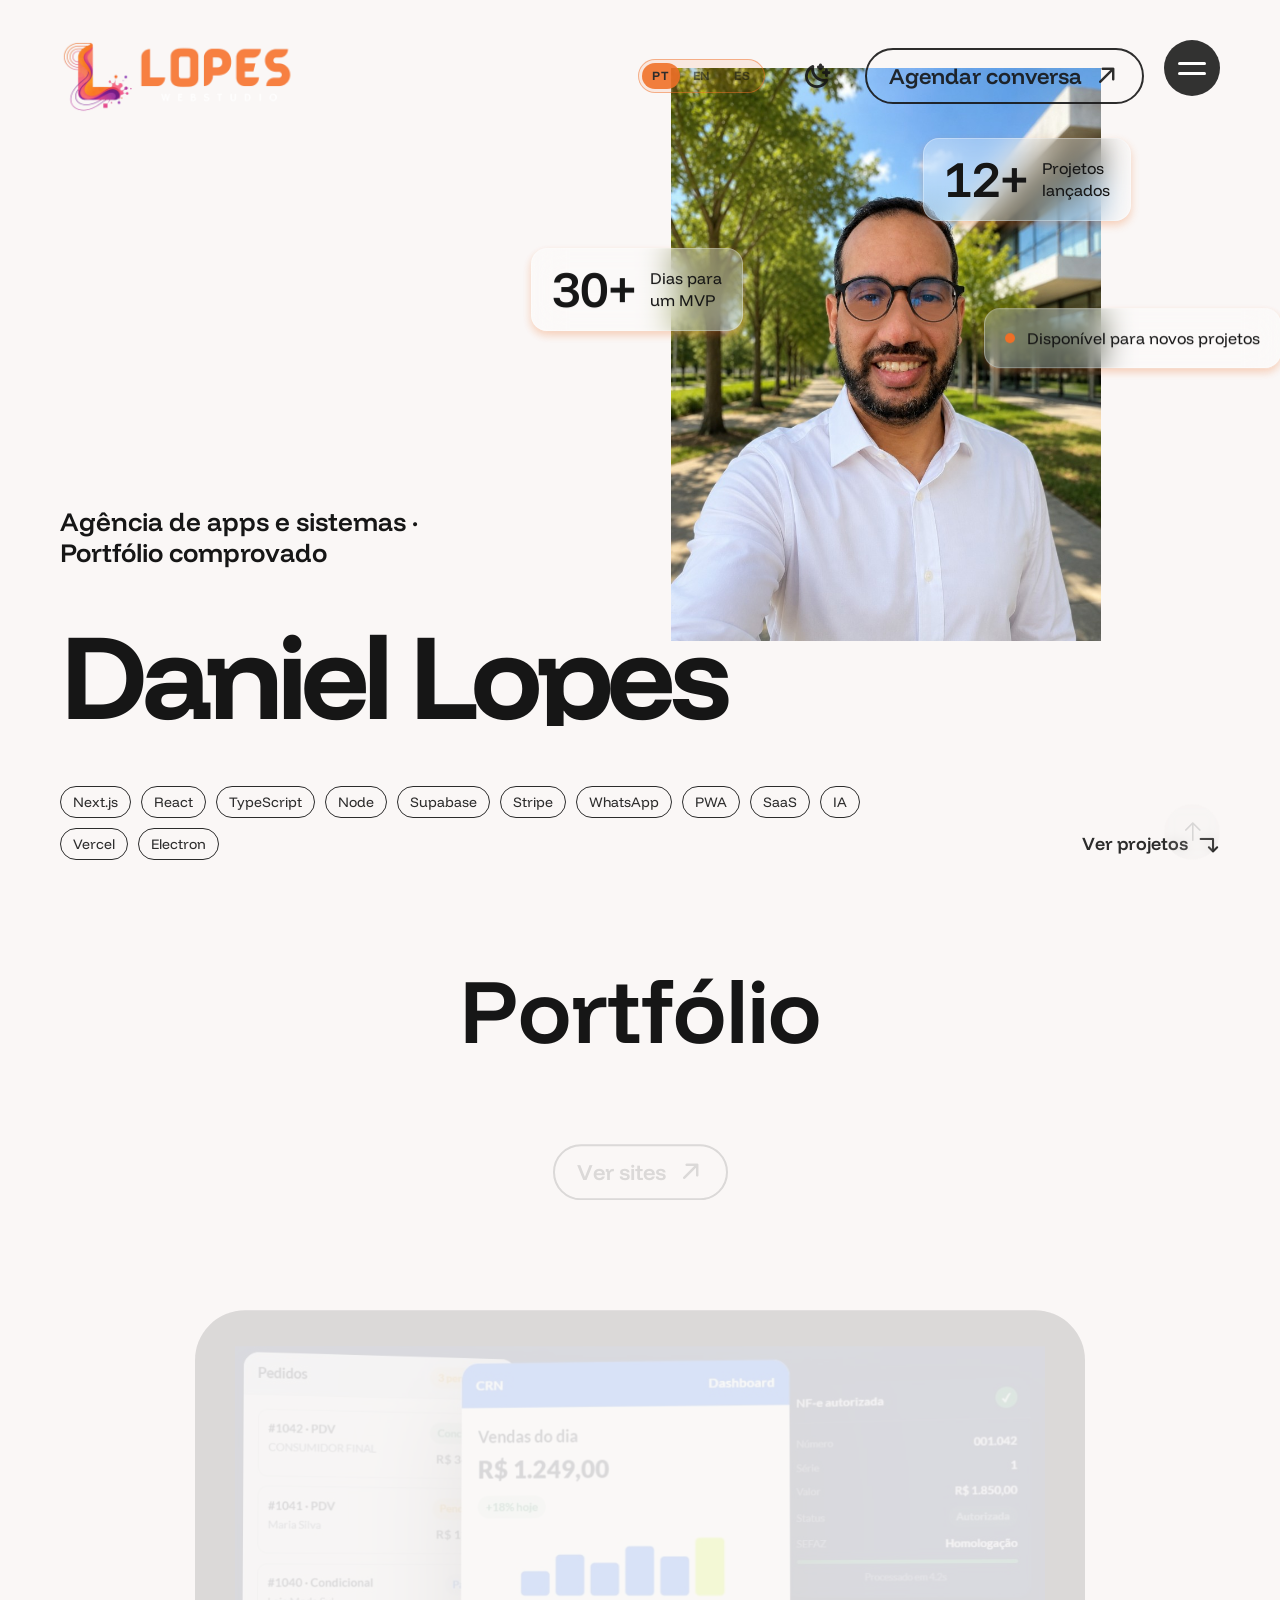
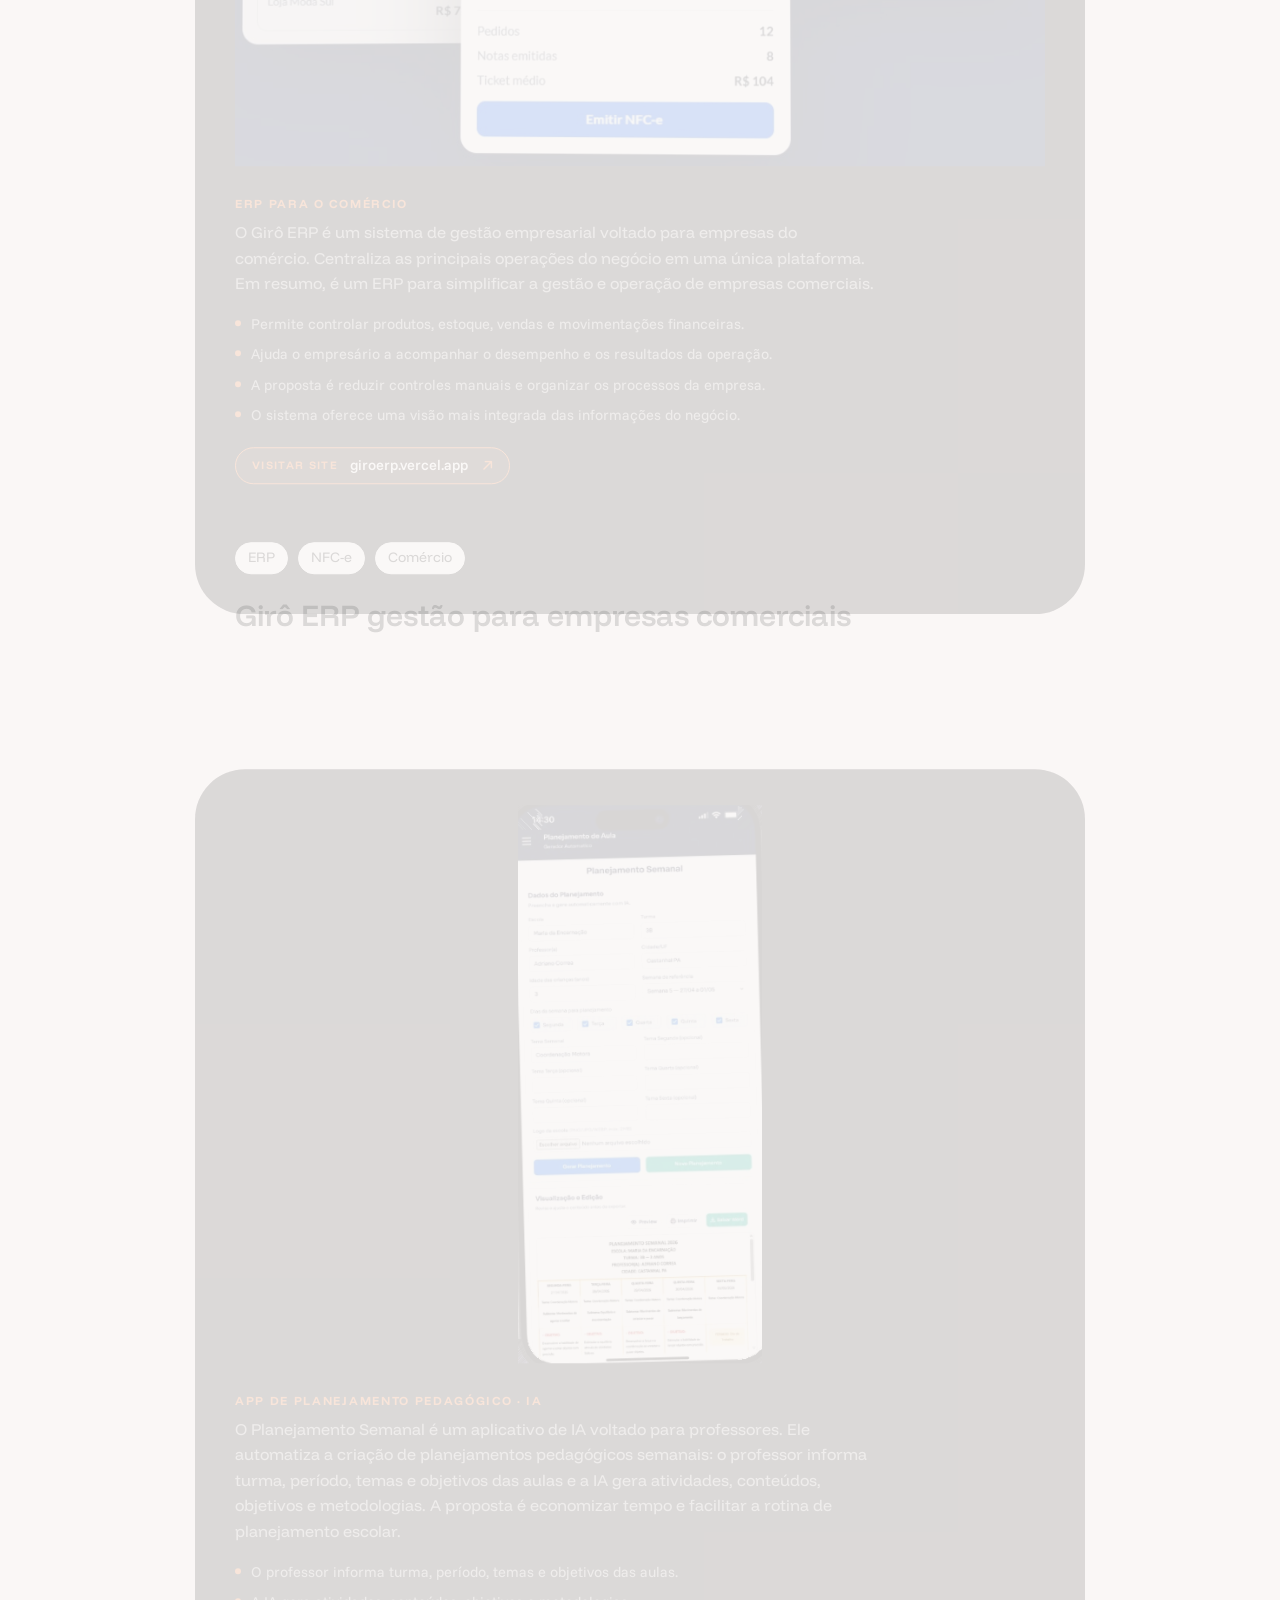
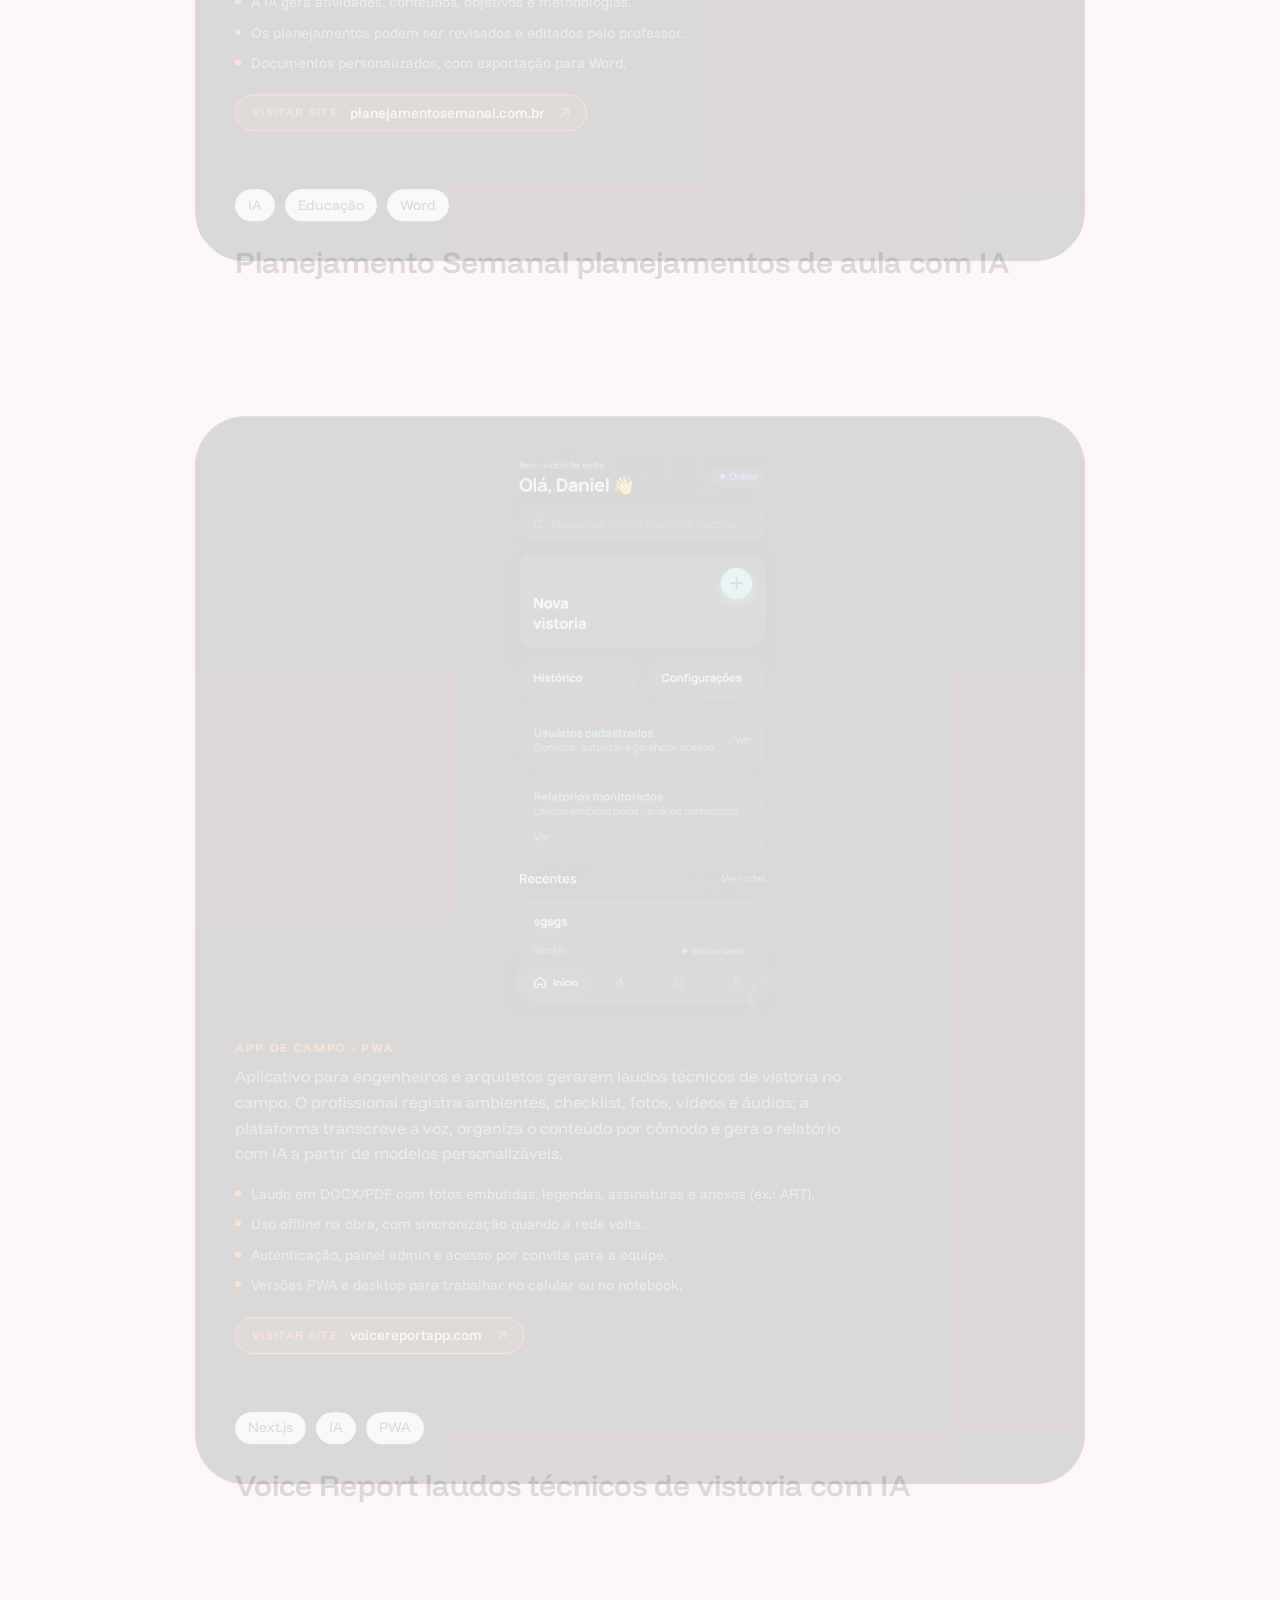
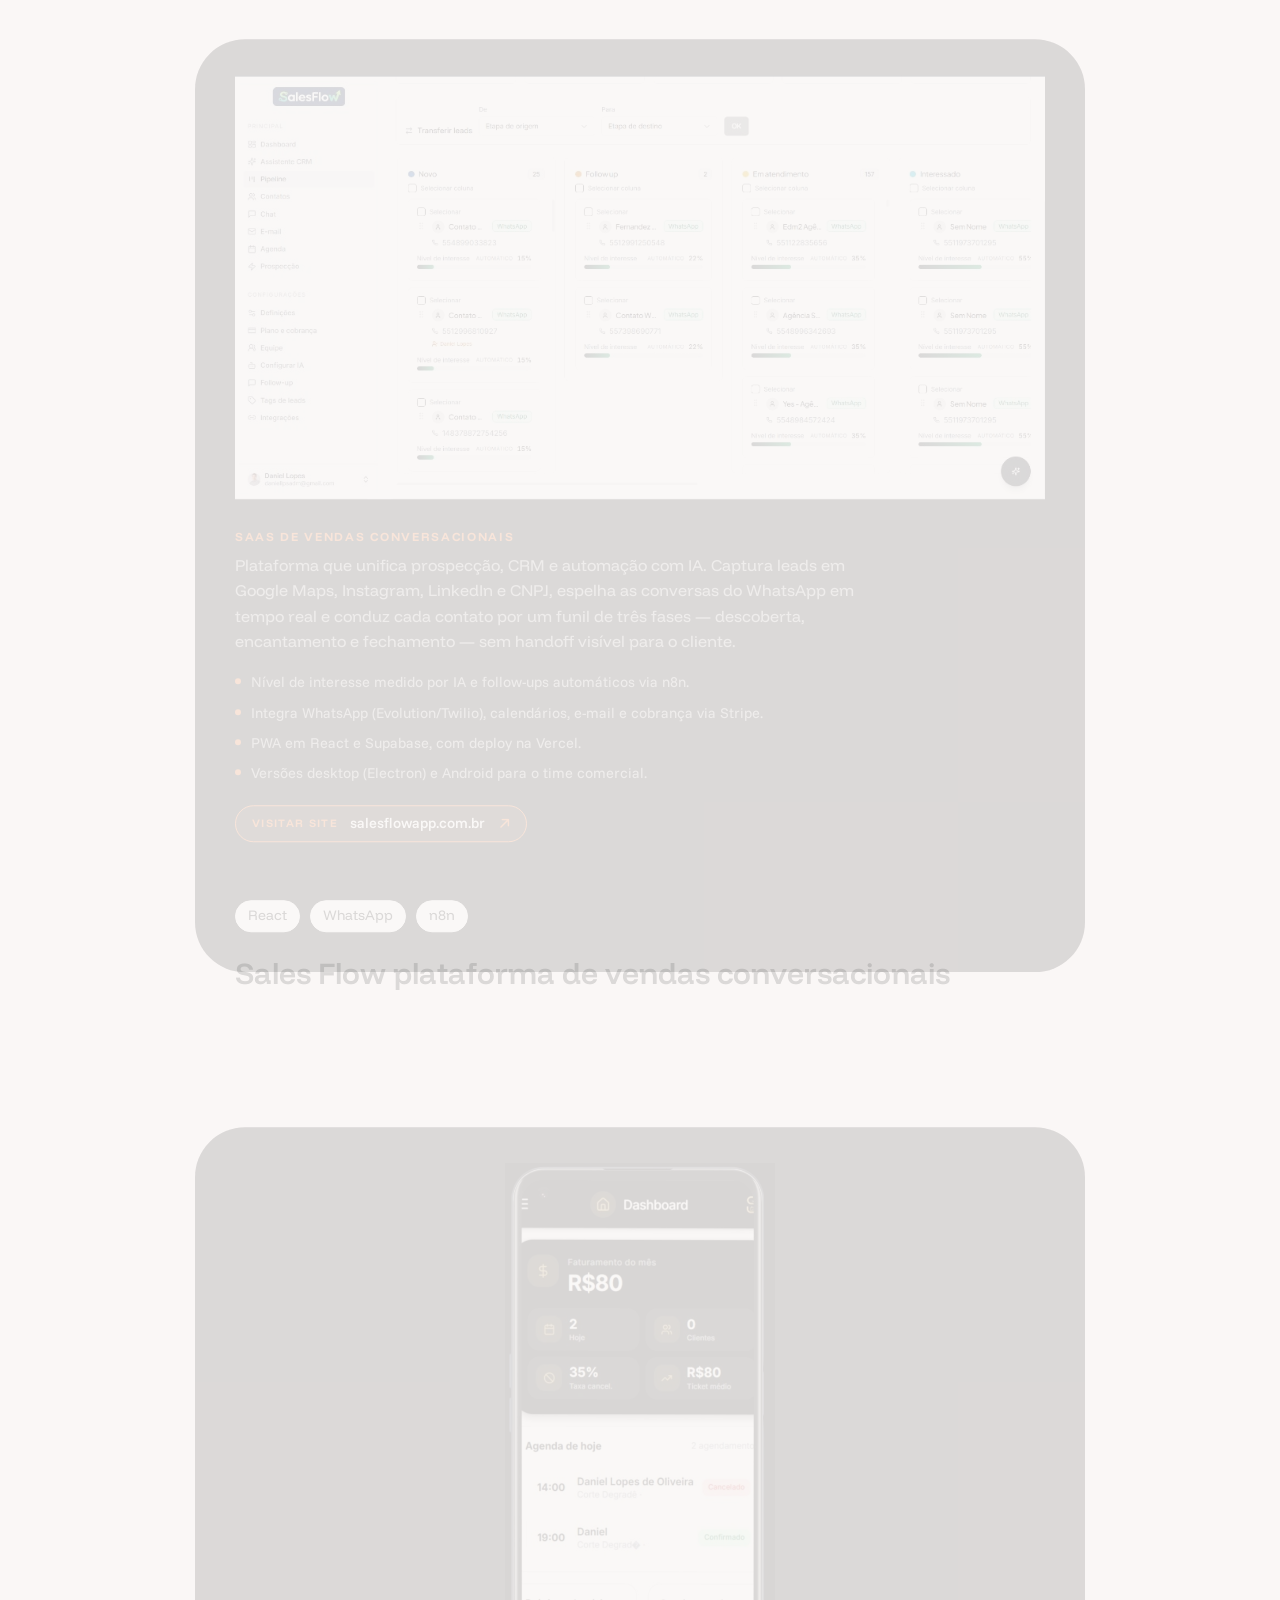
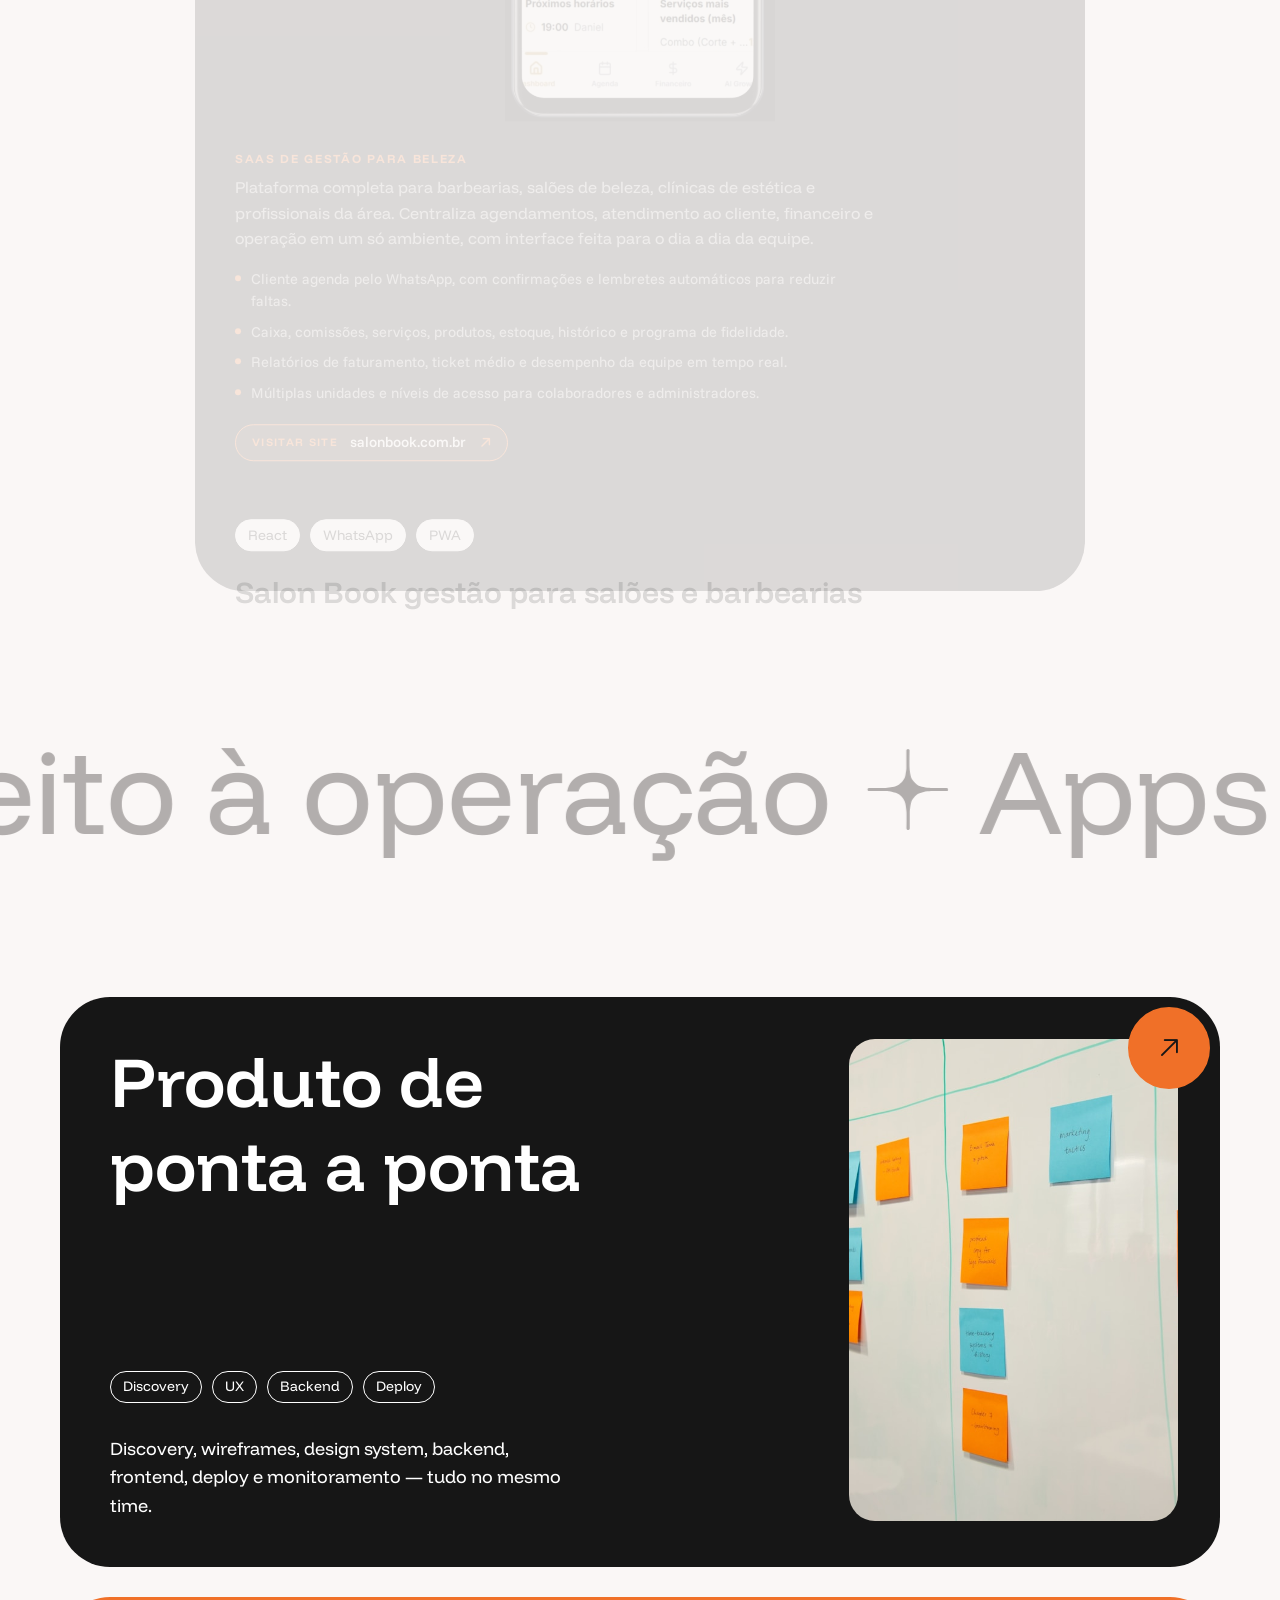
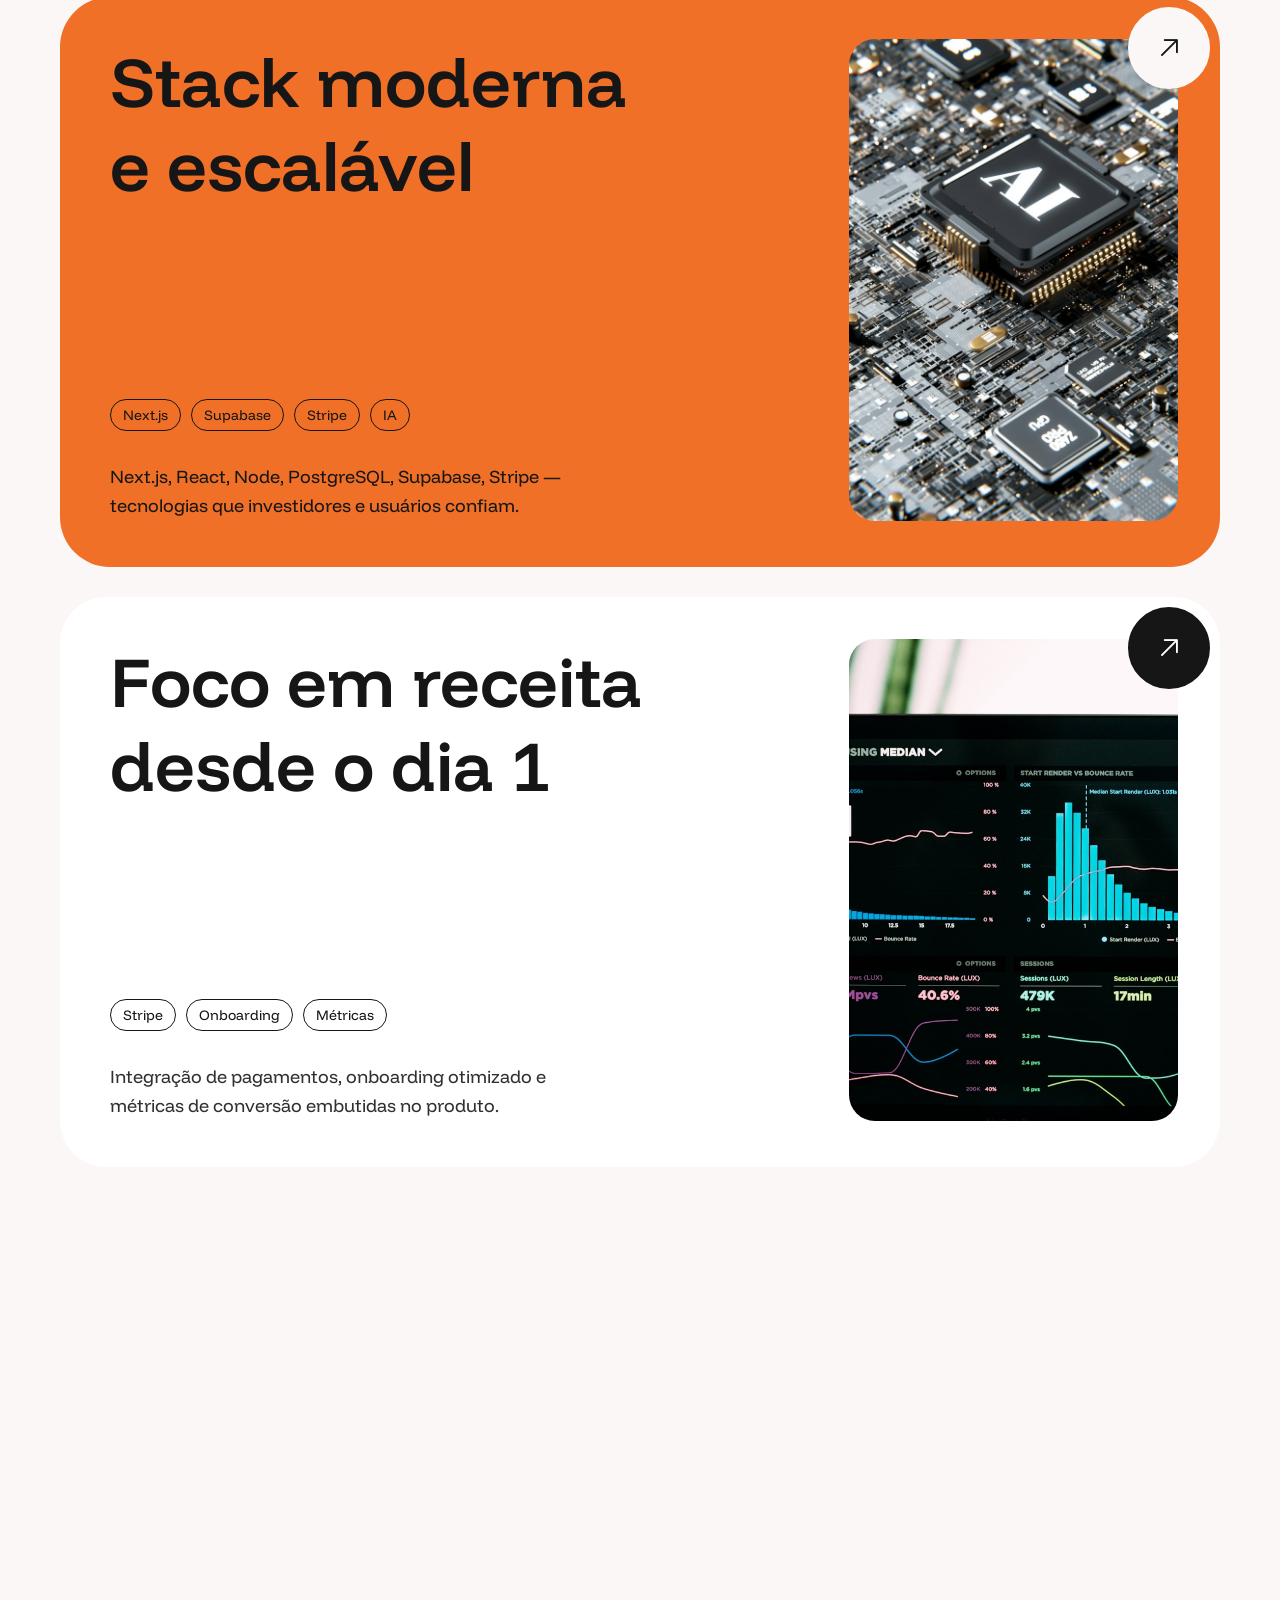
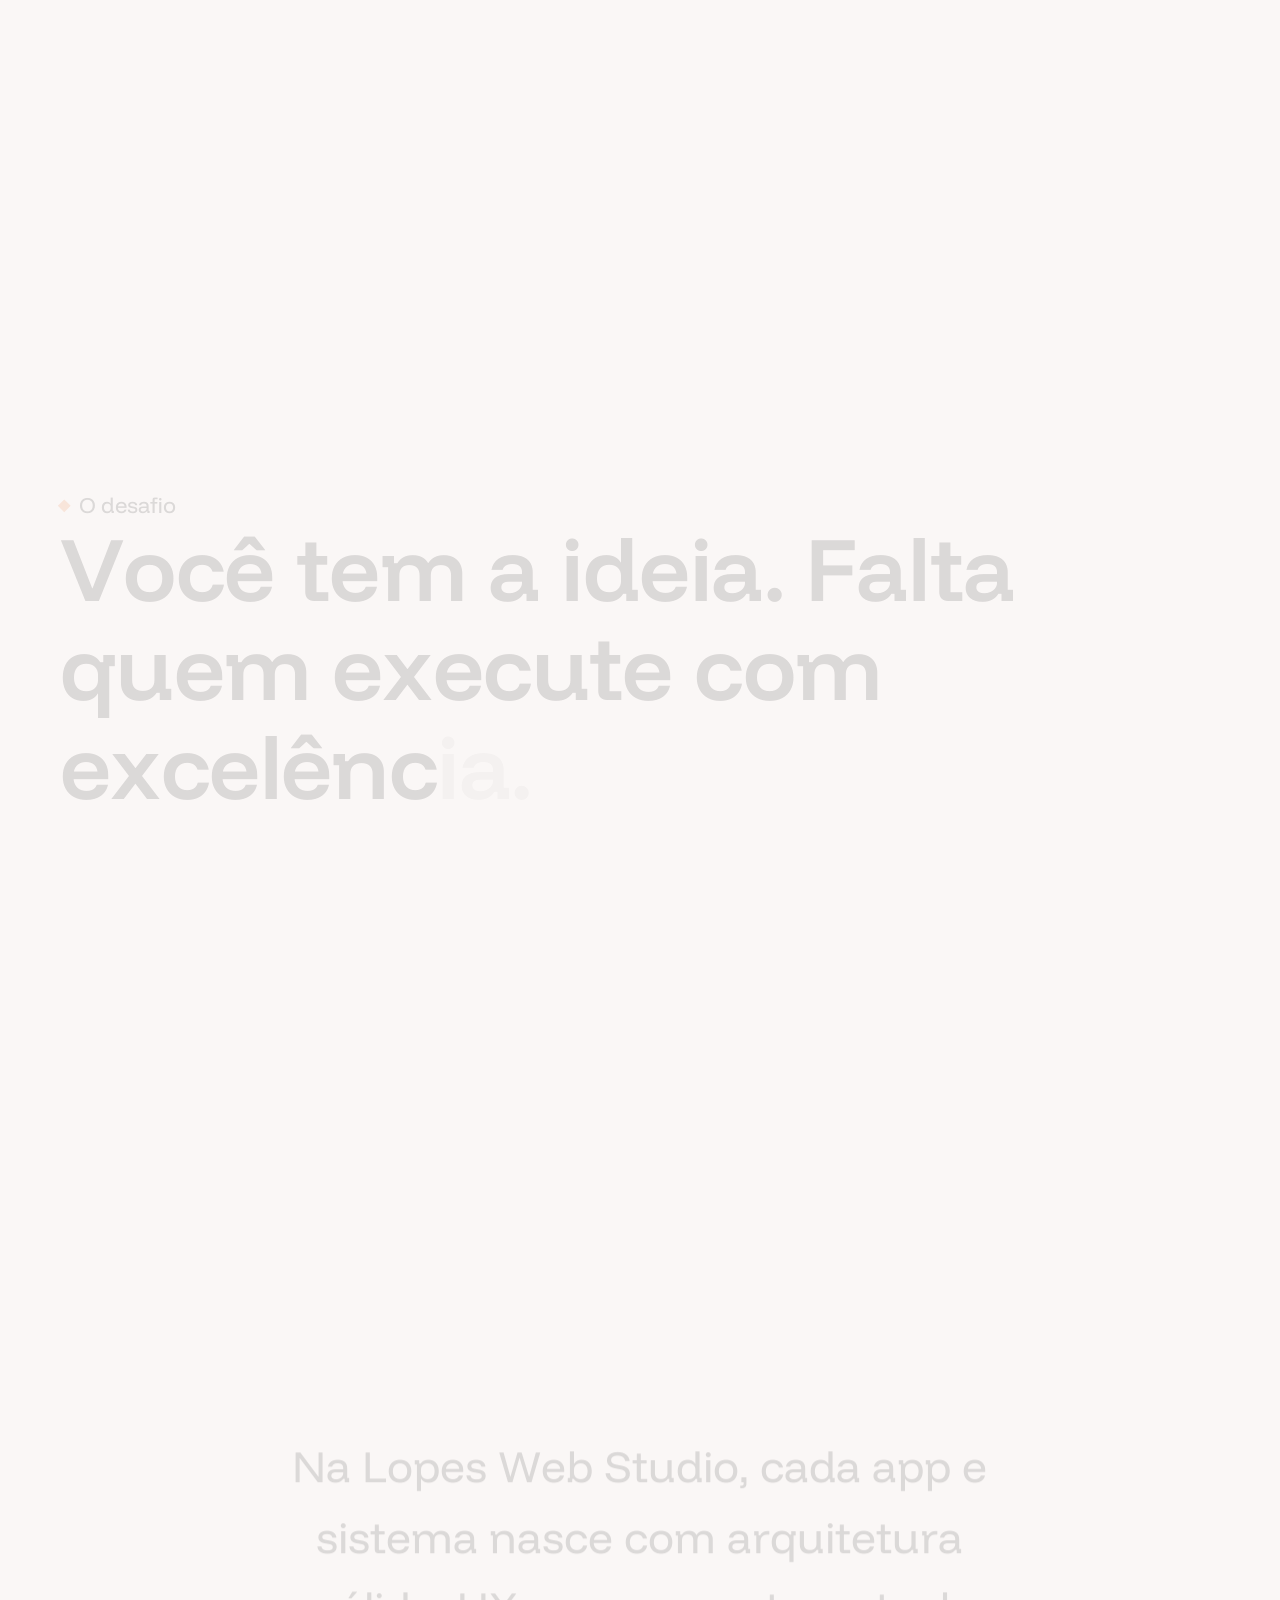
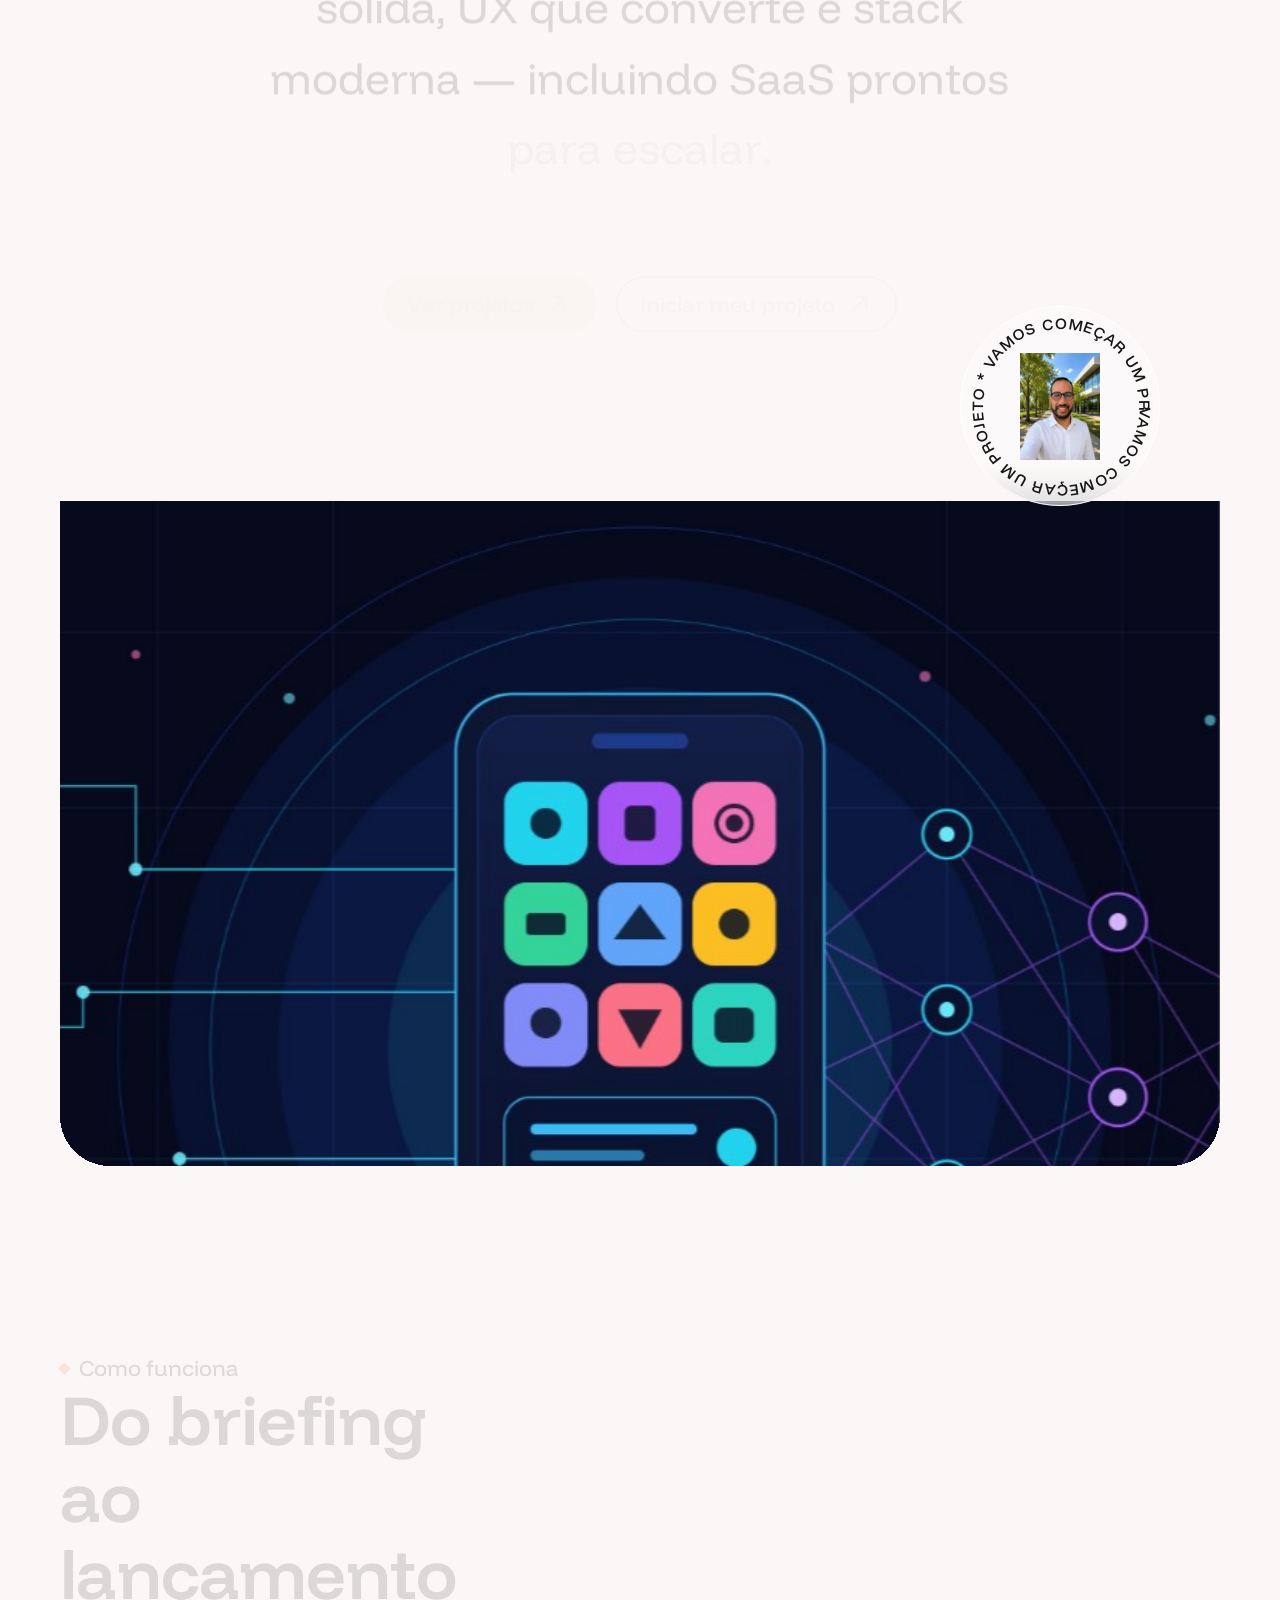
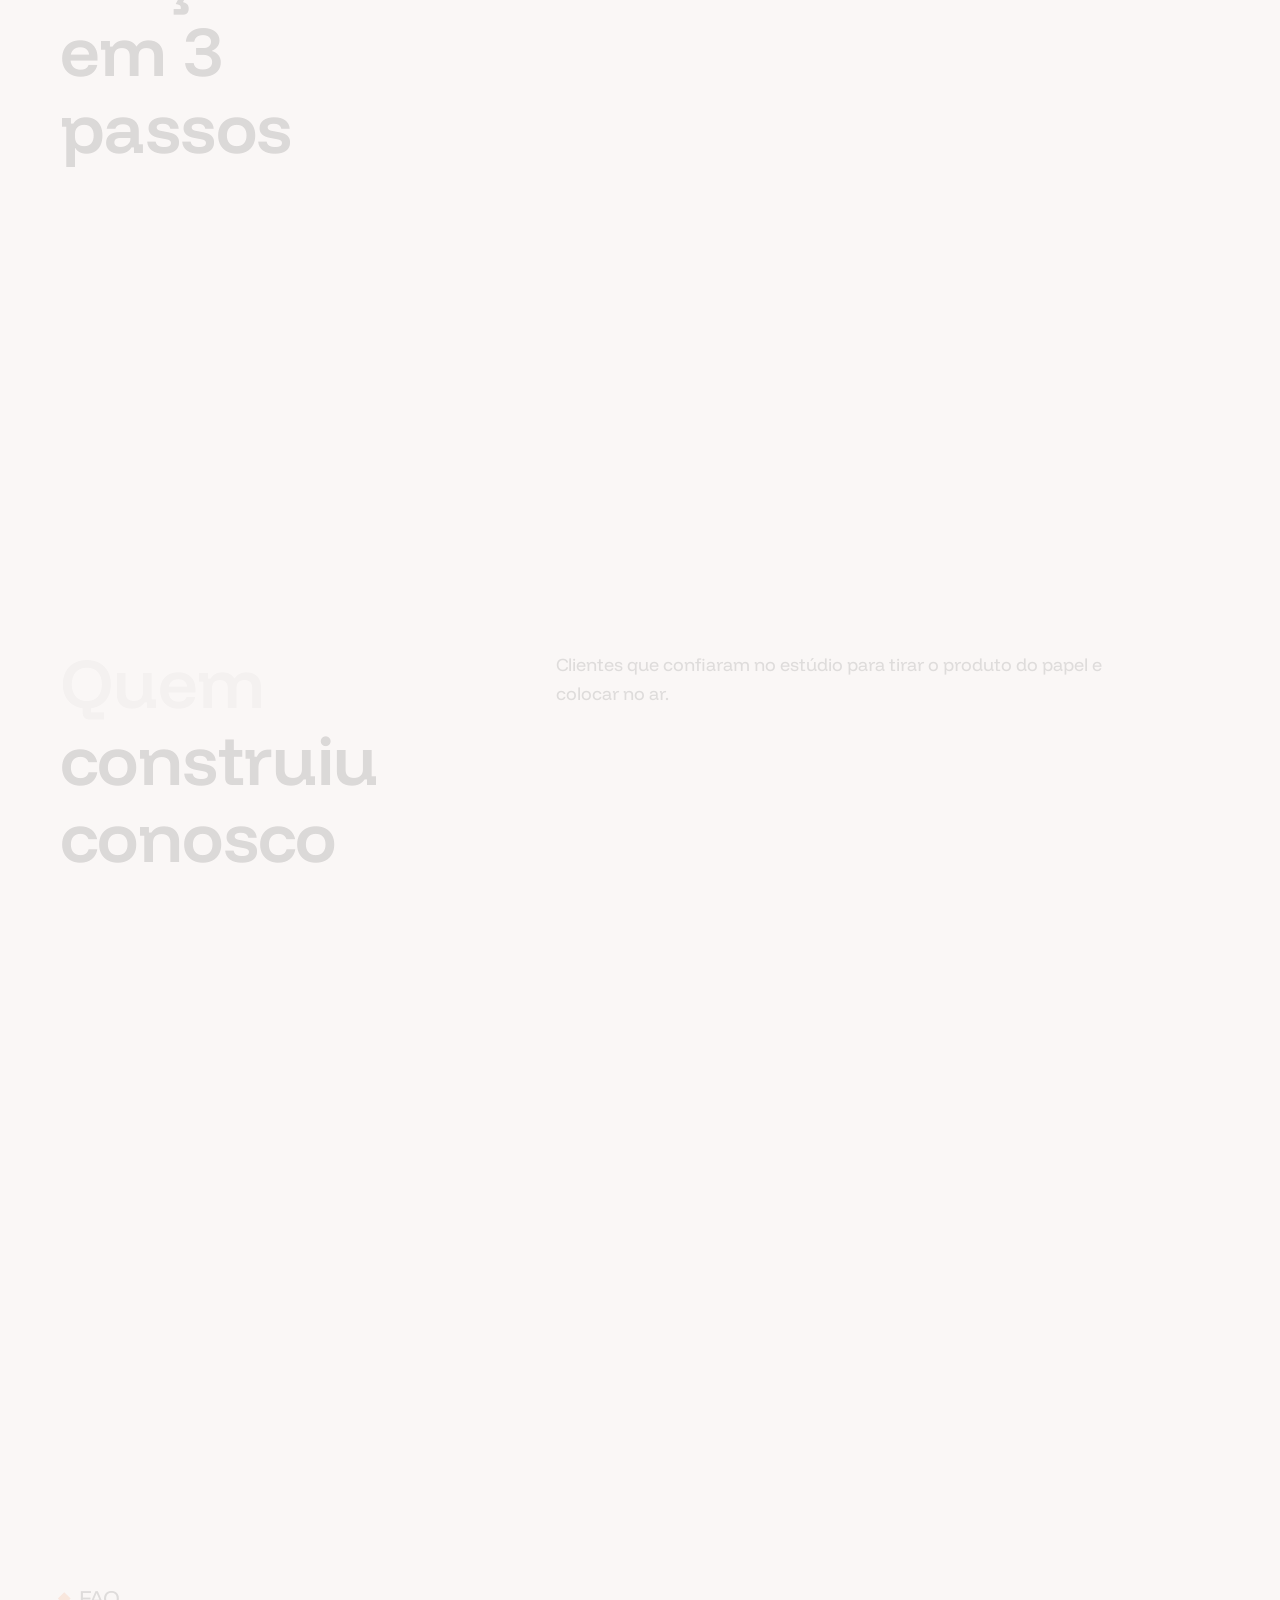
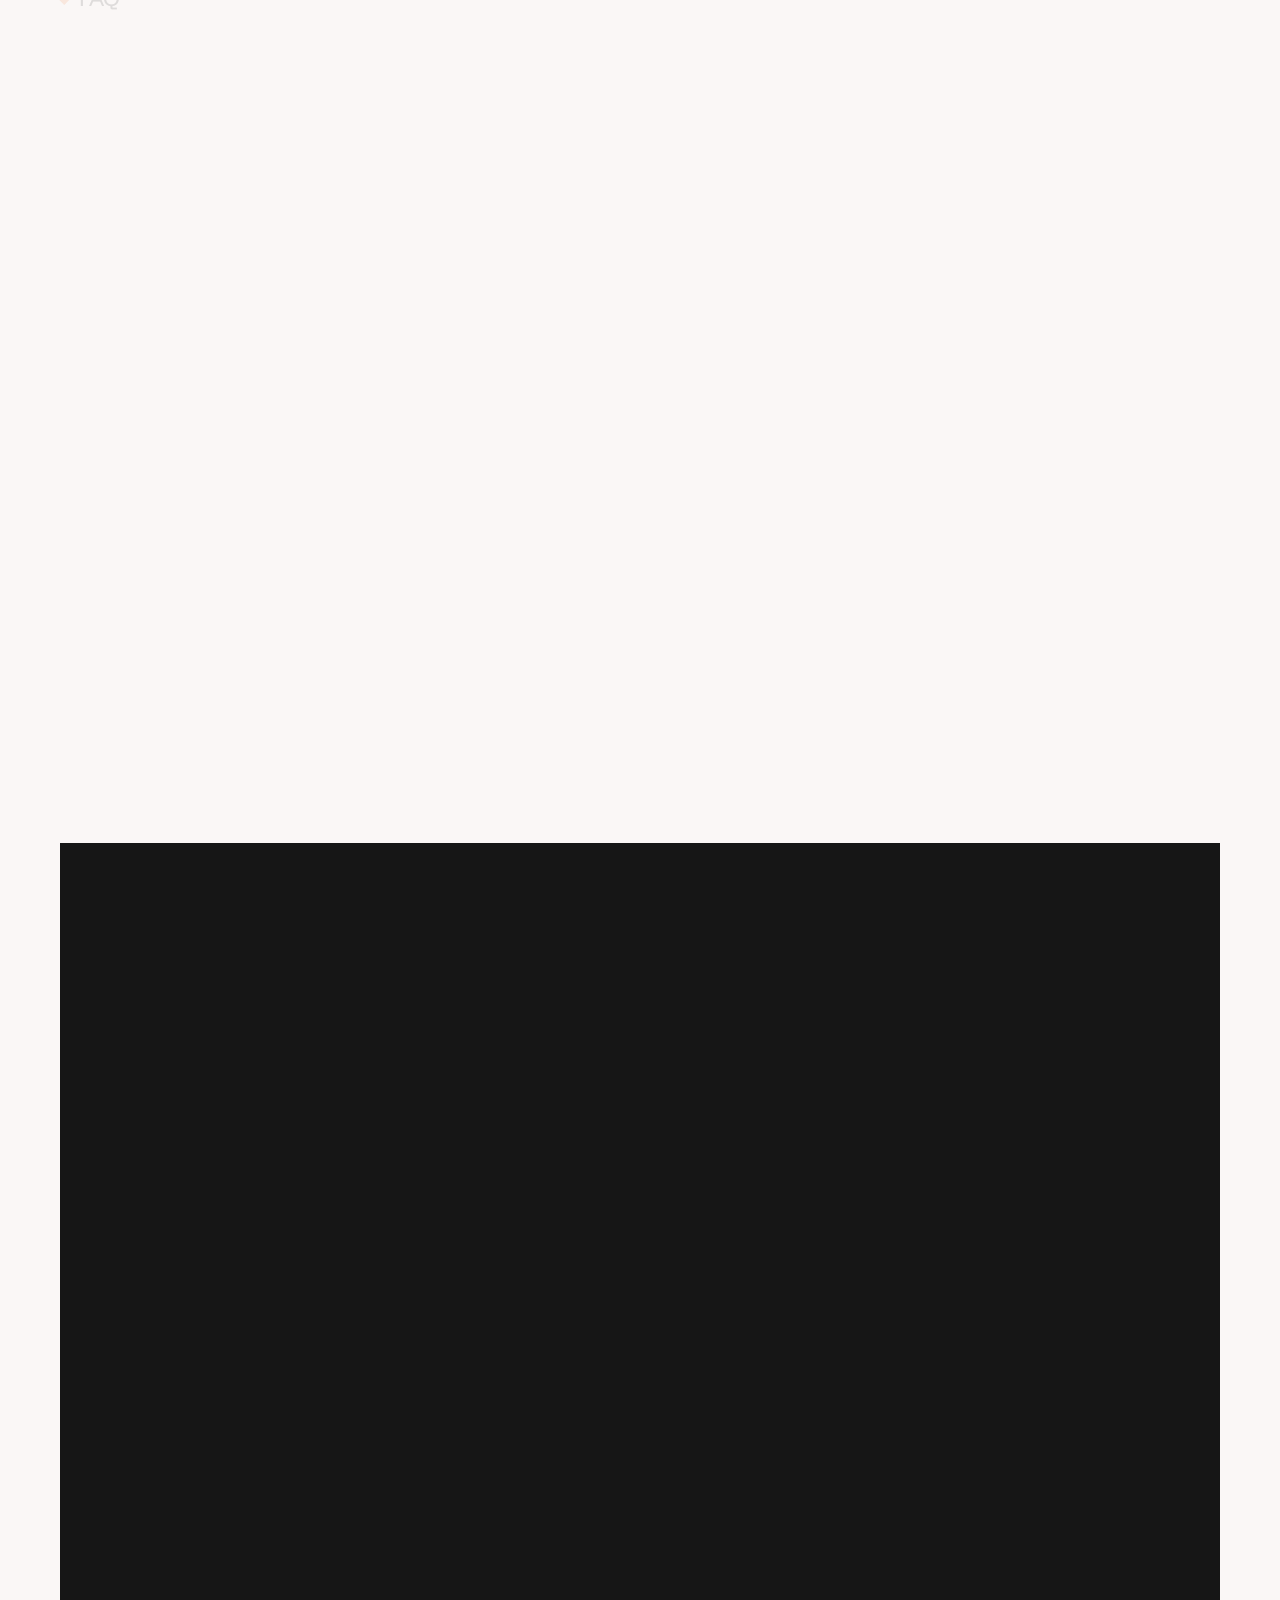
==== index.html @ 191a3501 "Restore the portfolio Ver sites control removed by a cache-bust edit. Co-authored-by: Cursor <cursor" ====
<!DOCTYPE html>
<html lang="pt-BR" dir="ltr" class="i18n-pending">

  <head>
    <meta charset="UTF-8">
    <title>Lopes Web Studio — Apps, Sistemas e SaaS</title>
    <meta name="description" content="Construímos apps, sistemas e SaaS sob medida. Portfólio de 12+ projetos lançados. Design, código e estratégia em um só estúdio.">
    <meta name="author" content="Lopes Web Studio">
    <meta http-equiv="X-UA-Compatible" content="IE=edge">
    <meta name="viewport" content="width=device-width, initial-scale=1.0, viewport-fit=cover">
    <script>
      (function () {
        var p = location.pathname;
        var base = p.indexOf("/lopes-web-studio") === 0 ? "/lopes-web-studio/" : "/";
        document.write('<base href="' + base + '">');
      })();
    </script>
    <link rel="icon" href="imagens/logo-menu.webp" type="image/webp">
    <link rel="apple-touch-icon" href="imagens/logo-menu.webp">
    <meta property="og:title" content="Lopes Web Studio — Apps, Sistemas e SaaS">
    <meta property="og:description" content="Construímos apps, sistemas e SaaS sob medida. Portfólio de 12+ projetos lançados.">
    <meta property="og:url" content="https://dev.lopeswebstudio.com.br">
    <meta property="og:image" content="imagens/nova-foto.png">
    <link rel="stylesheet" type="text/css" href="css/loaders/loader.css">
    <link rel="stylesheet" type="text/css" href="css/plugins.css">
    <link rel="stylesheet" type="text/css" href="css/main.css">
    <link rel="stylesheet" type="text/css" href="css/custom.css?v=22">
    <meta name="theme-color" media="(prefers-color-scheme: light)" content="#FAF7F6">
    <meta name="theme-color" media="(prefers-color-scheme: dark)" content="#161616">
    <meta name="msapplication-navbutton-color" content="#161616">
    <meta name="mobile-web-app-capable" content="yes">
    <meta name="apple-mobile-web-app-status-bar-style" content="black-translucent">
    <script>
      (function () {
        var p = location.pathname.replace(/\/+$/, "") || "/";
        var l = (p === "/en" || p.indexOf("/en/") === 0) ? "en" : (p === "/es" || p.indexOf("/es/") === 0) ? "es" : "pt";
        var q = new URLSearchParams(location.search).get("lang");
        if (q === "en" || q === "es" || q === "pt") l = q;
        document.documentElement.lang = l === "pt" ? "pt-BR" : l;
        document.documentElement.setAttribute("data-locale", l);
        if (l === "pt") document.documentElement.classList.remove("i18n-pending");
      })();
    </script>
  </head>

  <body>

    <div id="loader" class="loader">
      <div class="loader__wrapper">
        <div class="loader__content">
          <div class="loader__count">
            <span class="count__text">0</span>
            <span class="count__percent">%</span>
          </div>
        </div>
      </div>
    </div>

    <nav class="mxd-nav__wrap" data-lenis-prevent="">
      <div class="mxd-nav__contain loading__fade">
        <a href="#0" class="mxd-nav__hamburger" aria-label="Menu">
          <div class="hamburger__base"></div>
          <div class="hamburger__line"></div>
          <div class="hamburger__line"></div>
        </a>
      </div>

      <div class="mxd-menu__wrapper">
        <div class="mxd-menu__base"></div>
        <div class="mxd-menu__contain">
          <div class="mxd-menu__inner">
            <div class="mxd-menu__left">
              <p class="mxd-menu__caption menu-fade-in" data-i18n="menuCaption">Apps, sistemas e SaaS — do conceito à operação.</p>
              <div class="main-menu">
                <nav class="main-menu__content">
                  <ul id="main-menu" class="main-menu__accordion">
                    <li class="main-menu__item">
                      <a class="main-menu__link btn btn-anim" href="#portfolio">
                        <span class="btn-caption" data-i18n="navPortfolio">Portfólio</span>
                      </a>
                    </li>
                    <li class="main-menu__item">
                      <a class="main-menu__link btn btn-anim" href="#processo">
                        <span class="btn-caption" data-i18n="navProcess">Processo</span>
                      </a>
                    </li>
                    <li class="main-menu__item">
                      <a class="main-menu__link btn btn-anim" href="#depoimentos">
                        <span class="btn-caption" data-i18n="navTestimonials">Depoimentos</span>
                      </a>
                    </li>
                    <li class="main-menu__item">
                      <a class="main-menu__link btn btn-anim" href="#faq">
                        <span class="btn-caption" data-i18n="navFaq">FAQ</span>
                      </a>
                    </li>
                    <li class="main-menu__item">
                      <a class="main-menu__link btn btn-anim" href="#contato" data-i18n-wa>
                        <span class="btn-caption" data-i18n="navContact">Contato</span>
                      </a>
                    </li>
                  </ul>
                </nav>
              </div>
            </div>
            <div class="mxd-menu__right">
              <div class="menu-promo">
                <div class="menu-promo__content">
                  <p class="menu-promo__caption menu-fade-in" data-i18n="menuPromo">Olá! Sou Daniel Lopes. Construímos produtos digitais completos, com arquitetura sólida e foco em receita.</p>
                  <div class="menu-promo__video">
                    <img class="menu-promo__photo" src="imagens/nova-foto.png" alt="Daniel — fundador da Lopes Web Studio">
                  </div>
                </div>
              </div>
            </div>
            <div class="mxd-menu__data menu-fade-in">
              <p class="t-xsmall">Lopes Web Studio</p>
              <p class="t-xsmall"><i class="ph ph-copyright"></i> 2026</p>
            </div>
          </div>
        </div>
      </div>
    </nav>

    <header id="header" class="mxd-header">
      <div class="mxd-header__logo loading__fade">
        <a href="/" class="mxd-logo" aria-label="Lopes Web Studio">
          <img class="mxd-logo__brand" src="imagens/logo-menu.webp" alt="Lopes Web Studio">
        </a>
      </div>
      <div class="mxd-header__controls loading__fade">
        <nav class="lws-langs" aria-label="Idioma">
          <a href="?lang=pt" data-lang="pt" lang="pt">PT</a>
          <a href="?lang=en" data-lang="en" lang="en">EN</a>
          <a href="?lang=es" data-lang="es" lang="es">ES</a>
        </nav>
        <button id="color-switcher" class="mxd-color-switcher" type="button" role="switch" aria-label="light/dark mode" aria-checked="true"></button>
        <a class="btn btn-anim btn-default btn-mobile-icon btn-outline slide-right-up" href="https://wa.me/5511973701295?text=Ol%C3%A1!%20Vi%20o%20portf%C3%B3lio%20da%20Lopes%20Web%20Studio%20e%20gostaria%20de%20agendar%20uma%20conversa." data-i18n-wa target="_blank" rel="noopener" aria-label="WhatsApp">
          <span class="btn-caption" data-i18n="sayHello">Agendar conversa</span>
          <i class="ph-bold ph-arrow-up-right"></i>
        </a>
      </div>
    </header>

    <main id="mxd-page-content" class="mxd-page-content">

      <div class="mxd-section">
        <div class="mxd-hero-09">
          <div class="mxd-hero-09__wrap loading-wrap">
            <div class="mxd-hero-09__headline">
              <div class="hero-09-headline__caption loading__item">
                <p data-i18n="heroCaption">Agência de apps e sistemas · Portfólio comprovado</p>
              </div>
              <div class="hero-09-headline__title loading__item">
                <h1 class="hero-09-headline__hidden">Daniel Lopes</h1>
                <p class="hero-09-wordmark hero-09-svg-mobile">Daniel<br>Lopes</p>
                <p class="hero-09-wordmark hero-09-svg-desktop">Daniel Lopes</p>
              </div>
              <div class="hero-09-headline__tags loading__fade">
                <span class="tag tag-default tag-outline">Next.js</span>
                <span class="tag tag-default tag-outline">React</span>
                <span class="tag tag-default tag-outline">TypeScript</span>
                <span class="tag tag-default tag-outline">Node</span>
                <span class="tag tag-default tag-outline">Supabase</span>
                <span class="tag tag-default tag-outline">Stripe</span>
                <span class="tag tag-default tag-outline">WhatsApp</span>
                <span class="tag tag-default tag-outline">PWA</span>
                <span class="tag tag-default tag-outline">SaaS</span>
                <span class="tag tag-default tag-outline">IA</span>
                <span class="tag tag-default tag-outline">Vercel</span>
                <span class="tag tag-default tag-outline">Electron</span>
              </div>
            </div>
            <div class="mxd-hero-09__objects">
              <div class="hero-09-objects__image loading__item">
                <img class="mxd-move" src="imagens/nova-foto.png" alt="Daniel — fundador da Lopes Web Studio">
              </div>
              <div class="hero-09-objects__item item-01 loading__item">
                <div class="mxd-counter horizontal">
                  <p id="stats-counter-1" class="mxd-counter__number mxd-stats-number xsmall">0</p>
                  <p class="mxd-counter__descr t-140 t-bright t-small" data-i18n-html="years">Projetos<br>lançados</p>
                </div>
              </div>
              <div class="hero-09-objects__item item-02 loading__item">
                <div class="mxd-counter horizontal">
                  <p id="stats-counter-2" class="mxd-counter__number mxd-stats-number xsmall">0</p>
                  <p class="mxd-counter__descr t-140 t-bright t-small" data-i18n-html="projects">Dias para<br>um MVP</p>
                </div>
              </div>
              <div class="hero-09-objects__item item-03 loading__item">
                <div class="mxd-hero__mark">
                  <span class="mark-icon"></span>
                  <span class="mark-text" data-i18n="available">Disponível para novos projetos</span>
                </div>
              </div>
            </div>
            <div class="mxd-hero-09__more loading__fade">
              <a class="btn btn-line-default btn-anim slide-down" href="#portfolio">
                <span class="btn-caption" data-i18n="scroll">Ver projetos</span>
                <i class="ph-bold ph-arrow-elbow-right-down"></i>
              </a>
            </div>
          </div>
        </div>
      </div>

      <div id="portfolio" class="mxd-section padding-hero-09 padding-grid-pre-mtext">
        <div class="mxd-container grid-container">
          <div class="mxd-block">
            <div class="mxd-pinned-projects lws-portfolio">
              <div class="container-fluid px-0">
                <div class="row gx-0">
                  <div class="col-12 col-xl-5 mxd-pinned-projects__static">
                    <div class="mxd-pinned-projects__static-inner no-margin">
                      <div class="mxd-section-title no-margin-desktop">
                        <div class="container-fluid p-0">
                          <div class="row g-0">
                            <div class="col-12 mxd-grid-item no-margin">
                              <div class="mxd-section-title__title">
                                <h2 class="h2-large reveal-type" data-i18n="portfolio">Portfólio</h2>
                              </div>
                            </div>
                            <div class="col-12 mxd-grid-item no-margin">
                              <div class="mxd-section-title__controls anim-uni-in-up">
                                <a class="btn btn-anim btn-default btn-outline slide-right-up" href="https://voicereportapp.com/" target="_blank" rel="noopener">
                                  <span class="btn-caption" data-i18n="seeAll">Ver sites</span>
                                  <i class="ph-bold ph-arrow-up-right"></i>
                                </a>
                              </div>
                            </div>
                          </div>
                        </div>
                      </div>
                    </div>
                  </div>
                  <div class="col-12 col-xl-7 mxd-pinned-projects__scroll">
                    <div class="mxd-pinned-projects__scroll-inner mxd-grid-item no-margin">
                      <div class="mxd-project-item">
                        <div class="mxd-project-item__media anim-uni-in-up">
                          <div class="mxd-project-item__preview preview-image-giro">
                            <div class="lws-project-shot">
                              <a href="https://giroerp.vercel.app/" target="_blank" rel="noopener">
                                <img src="imagens/portfolio/giro-erp.png" alt="Girô ERP">
                              </a>
                            </div>
                            <div class="lws-project-desc">
                              <span class="lws-project-desc__kind" data-i18n="p5kind">ERP para o comércio</span>
                              <p class="lws-project-desc__text" data-i18n="p5desc">O Girô ERP é um sistema de gestão empresarial voltado para empresas do comércio. Centraliza as principais operações do negócio em uma única plataforma. Em resumo, é um ERP para simplificar a gestão e operação de empresas comerciais.</p>
                              <ul class="lws-project-desc__list">
                                <li data-i18n="p5f1">Permite controlar produtos, estoque, vendas e movimentações financeiras.</li>
                                <li data-i18n="p5f2">Ajuda o empresário a acompanhar o desempenho e os resultados da operação.</li>
                                <li data-i18n="p5f3">A proposta é reduzir controles manuais e organizar os processos da empresa.</li>
                                <li data-i18n="p5f4">O sistema oferece uma visão mais integrada das informações do negócio.</li>
                              </ul>
                              <a class="lws-project-site" href="https://giroerp.vercel.app/" target="_blank" rel="noopener">
                                <span class="lws-project-site__label" data-i18n="visitSite">Visitar site</span>
                                <span class="lws-project-site__host">giroerp.vercel.app</span>
                                <i class="ph-bold ph-arrow-up-right" aria-hidden="true"></i>
                              </a>
                            </div>
                          </div>
                          <div class="mxd-project-item__tags">
                            <span class="tag tag-default tag-permanent">ERP</span>
                            <span class="tag tag-default tag-permanent">NFC-e</span>
                            <span class="tag tag-default tag-permanent">Comércio</span>
                          </div>
                        </div>
                        <div class="mxd-project-item__promo">
                          <div class="mxd-project-item__name">
                            <a class="anim-uni-in-up" href="https://giroerp.vercel.app/" target="_blank" rel="noopener"><span>Girô ERP</span> <span data-i18n="p5name">gestão para empresas comerciais</span></a>
                          </div>
                        </div>
                      </div>
                      <div class="mxd-project-item">
                        <div class="mxd-project-item__media anim-uni-in-up">
                          <div class="mxd-project-item__preview preview-image-plan">
                            <div class="lws-project-shot">
                              <a href="https://www.planejamentosemanal.com.br/" target="_blank" rel="noopener">
                                <img src="imagens/portfolio/planejamento-semanal.png?v=2" alt="Planejamento Semanal">
                              </a>
                            </div>
                            <div class="lws-project-desc">
                              <span class="lws-project-desc__kind" data-i18n="p4kind">App de planejamento pedagógico · IA</span>
                              <p class="lws-project-desc__text" data-i18n="p4desc">O Planejamento Semanal é um aplicativo de IA voltado para professores. Ele automatiza a criação de planejamentos pedagógicos semanais: o professor informa turma, período, temas e objetivos das aulas e a IA gera atividades, conteúdos, objetivos e metodologias. A proposta é economizar tempo e facilitar a rotina de planejamento escolar.</p>
                              <ul class="lws-project-desc__list">
                                <li data-i18n="p4f1">O professor informa turma, período, temas e objetivos das aulas.</li>
                                <li data-i18n="p4f2">A IA gera atividades, conteúdos, objetivos e metodologias.</li>
                                <li data-i18n="p4f3">Os planejamentos podem ser revisados e editados pelo professor.</li>
                                <li data-i18n="p4f4">Documentos personalizados, com exportação para Word.</li>
                              </ul>
                              <a class="lws-project-site" href="https://www.planejamentosemanal.com.br/" target="_blank" rel="noopener">
                                <span class="lws-project-site__label" data-i18n="visitSite">Visitar site</span>
                                <span class="lws-project-site__host">planejamentosemanal.com.br</span>
                                <i class="ph-bold ph-arrow-up-right" aria-hidden="true"></i>
                              </a>
                            </div>
                          </div>
                          <div class="mxd-project-item__tags">
                            <span class="tag tag-default tag-permanent">IA</span>
                            <span class="tag tag-default tag-permanent">Educação</span>
                            <span class="tag tag-default tag-permanent">Word</span>
                          </div>
                        </div>
                        <div class="mxd-project-item__promo">
                          <div class="mxd-project-item__name">
                            <a class="anim-uni-in-up" href="https://www.planejamentosemanal.com.br/" target="_blank" rel="noopener"><span>Planejamento Semanal</span> <span data-i18n="p4name">planejamentos de aula com IA</span></a>
                          </div>
                        </div>
                      </div>
                      <div class="mxd-project-item">
                        <div class="mxd-project-item__media anim-uni-in-up">
                          <div class="mxd-project-item__preview preview-image-voice">
                            <div class="lws-project-shot">
                              <a href="https://voicereportapp.com/" target="_blank" rel="noopener">
                                <img src="imagens/portfolio/voice-img.png" alt="Voice Report">
                              </a>
                            </div>
                            <div class="lws-project-desc">
                              <span class="lws-project-desc__kind" data-i18n="p1kind">App de campo · PWA</span>
                              <p class="lws-project-desc__text" data-i18n="p1desc">Aplicativo para engenheiros e arquitetos gerarem laudos técnicos de vistoria no campo. O profissional registra ambientes, checklist, fotos, vídeos e áudios; a plataforma transcreve a voz, organiza o conteúdo por cômodo e gera o relatório com IA a partir de modelos personalizáveis.</p>
                              <ul class="lws-project-desc__list">
                                <li data-i18n="p1f1">Laudo em DOCX/PDF com fotos embutidas, legendas, assinaturas e anexos (ex.: ART).</li>
                                <li data-i18n="p1f2">Uso offline na obra, com sincronização quando a rede volta.</li>
                                <li data-i18n="p1f3">Autenticação, painel admin e acesso por convite para a equipe.</li>
                                <li data-i18n="p1f4">Versões PWA e desktop para trabalhar no celular ou no notebook.</li>
                              </ul>
                              <a class="lws-project-site" href="https://voicereportapp.com/" target="_blank" rel="noopener">
                                <span class="lws-project-site__label" data-i18n="visitSite">Visitar site</span>
                                <span class="lws-project-site__host">voicereportapp.com</span>
                                <i class="ph-bold ph-arrow-up-right" aria-hidden="true"></i>
                              </a>
                            </div>
                          </div>
                          <div class="mxd-project-item__tags">
                            <span class="tag tag-default tag-permanent">Next.js</span>
                            <span class="tag tag-default tag-permanent">IA</span>
                            <span class="tag tag-default tag-permanent">PWA</span>
                          </div>
                        </div>
                        <div class="mxd-project-item__promo">
                          <div class="mxd-project-item__name">
                            <a class="anim-uni-in-up" href="https://voicereportapp.com/" target="_blank" rel="noopener"><span>Voice Report</span> <span data-i18n="p1name">laudos técnicos de vistoria com IA</span></a>
                          </div>
                        </div>
                      </div>
                      <div class="mxd-project-item">
                        <div class="mxd-project-item__media anim-uni-in-up">
                          <div class="mxd-project-item__preview preview-image-sales">
                            <div class="lws-project-shot">
                              <a href="http://salesflowapp.com.br/" target="_blank" rel="noopener">
                                <img src="imagens/portfolio/sales-flow-pipeline.png" alt="Sales Flow">
                              </a>
                            </div>
                            <div class="lws-project-desc">
                              <span class="lws-project-desc__kind" data-i18n="p2kind">SaaS de vendas conversacionais</span>
                              <p class="lws-project-desc__text" data-i18n="p2desc">Plataforma que unifica prospecção, CRM e automação com IA. Captura leads em Google Maps, Instagram, LinkedIn e CNPJ, espelha as conversas do WhatsApp em tempo real e conduz cada contato por um funil de três fases — descoberta, encantamento e fechamento — sem handoff visível para o cliente.</p>
                              <ul class="lws-project-desc__list">
                                <li data-i18n="p2f1">Nível de interesse medido por IA e follow-ups automáticos via n8n.</li>
                                <li data-i18n="p2f2">Integra WhatsApp (Evolution/Twilio), calendários, e-mail e cobrança via Stripe.</li>
                                <li data-i18n="p2f3">PWA em React e Supabase, com deploy na Vercel.</li>
                                <li data-i18n="p2f4">Versões desktop (Electron) e Android para o time comercial.</li>
                              </ul>
                              <a class="lws-project-site" href="http://salesflowapp.com.br/" target="_blank" rel="noopener">
                                <span class="lws-project-site__label" data-i18n="visitSite">Visitar site</span>
                                <span class="lws-project-site__host">salesflowapp.com.br</span>
                                <i class="ph-bold ph-arrow-up-right" aria-hidden="true"></i>
                              </a>
                            </div>
                          </div>
                          <div class="mxd-project-item__tags">
                            <span class="tag tag-default tag-permanent">React</span>
                            <span class="tag tag-default tag-permanent">WhatsApp</span>
                            <span class="tag tag-default tag-permanent">n8n</span>
                          </div>
                        </div>
                        <div class="mxd-project-item__promo">
                          <div class="mxd-project-item__name">
                            <a class="anim-uni-in-up" href="http://salesflowapp.com.br/" target="_blank" rel="noopener"><span>Sales Flow</span> <span data-i18n="p2name">plataforma de vendas conversacionais</span></a>
                          </div>
                        </div>
                      </div>
                      <div class="mxd-project-item">
                        <div class="mxd-project-item__media anim-uni-in-up">
                          <div class="mxd-project-item__preview preview-image-salon">
                            <div class="lws-project-shot">
                              <a href="https://salonbook.com.br/" target="_blank" rel="noopener">
                                <img src="imagens/portfolio/salon-book-dashboard.png" alt="Salon Book">
                              </a>
                            </div>
                            <div class="lws-project-desc">
                              <span class="lws-project-desc__kind" data-i18n="p3kind">SaaS de gestão para beleza</span>
                              <p class="lws-project-desc__text" data-i18n="p3desc">Plataforma completa para barbearias, salões de beleza, clínicas de estética e profissionais da área. Centraliza agendamentos, atendimento ao cliente, financeiro e operação em um só ambiente, com interface feita para o dia a dia da equipe.</p>
                              <ul class="lws-project-desc__list">
                                <li data-i18n="p3f1">Cliente agenda pelo WhatsApp, com confirmações e lembretes automáticos para reduzir faltas.</li>
                                <li data-i18n="p3f2">Caixa, comissões, serviços, produtos, estoque, histórico e programa de fidelidade.</li>
                                <li data-i18n="p3f3">Relatórios de faturamento, ticket médio e desempenho da equipe em tempo real.</li>
                                <li data-i18n="p3f4">Múltiplas unidades e níveis de acesso para colaboradores e administradores.</li>
                              </ul>
                              <a class="lws-project-site" href="https://salonbook.com.br/" target="_blank" rel="noopener">
                                <span class="lws-project-site__label" data-i18n="visitSite">Visitar site</span>
                                <span class="lws-project-site__host">salonbook.com.br</span>
                                <i class="ph-bold ph-arrow-up-right" aria-hidden="true"></i>
                              </a>
                            </div>
                          </div>
                          <div class="mxd-project-item__tags">
                            <span class="tag tag-default tag-permanent">React</span>
                            <span class="tag tag-default tag-permanent">WhatsApp</span>
                            <span class="tag tag-default tag-permanent">PWA</span>
                          </div>
                        </div>
                        <div class="mxd-project-item__promo">
                          <div class="mxd-project-item__name">
                            <a class="anim-uni-in-up" href="https://salonbook.com.br/" target="_blank" rel="noopener"><span>Salon Book</span> <span data-i18n="p3name">gestão para salões e barbearias</span></a>
                          </div>
                        </div>
                      </div>
                    </div>
                  </div>
                </div>
              </div>
            </div>
          </div>
        </div>
      </div>

      <div class="mxd-section padding-mtext-pre-stack">
        <div class="mxd-container fullwidth-container">
          <div class="mxd-block">
            <div class="marquee marquee-right--gsap muted-extra">
              <div class="marquee__toright">
                <div class="marquee__item one-line item-regular text">
                  <p class="marquee__text" data-i18n="marquee">Do conceito à operação</p>
                  <div class="marquee__image">
                    <svg version="1.1" xmlns="http://www.w3.org/2000/svg" viewBox="0 0 80 80" fill="currentColor"><path fill="currentColor" d="M78.4,38.4c0,0-11.8,0-15.8,0c-1.6,0-4.8-0.2-7.1-0.8c-2.3-0.6-4.3-0.8-6.3-2.4c-2-1.2-3.5-3.2-4.7-4.8c-1.2-1.6-1.6-3.6-2-5.5c-0.3-1.5-0.7-4.3-0.8-5.9c-0.2-4.3,0-17.4,0-17.4C41.8,0.8,41,0,40.2,0s-1.6,0.8-1.6,1.6c0,0,0,13.1,0,17.4c0,1.6-0.6,4.3-0.8,5.9c-0.3,2-0.8,4-2,5.5c-1.2,2-2.8,3.6-4.7,4.8s-4,1.8-6.3,2.4c-1.9,0.5-4.7,0.6-6.7,0.8c-3.9,0.4-16.6,0-16.6,0C0.8,38.4,0,39.2,0,40c0,0.8,0.8,1.6,1.6,1.6c0,0,12.2,0,16.6,0c1.6,0,4.8,0.3,6.7,0.8c2.3,0.6,4.3,0.8,6.3,2.4c1.6,1.2,3.2,2.8,4.3,4.4c1.2,2,2.1,3.9,2.4,6.3c0.2,1.7,0.7,4.7,0.8,6.7c0.2,4,0,16.2,0,16.2c0,0.8,0.8,1.6,1.6,1.6s1.6-0.8,1.6-1.6c0,0,0-12.3,0-16.2c0-1.6,0.5-5.1,0.8-6.7c0.5-2.3,0.8-4.4,2.4-6.3c1.2-1.6,2.8-3.2,4.3-4.4c2-1.2,3.9-2,6.3-2.4c1.8-0.3,5.1-0.7,7.1-0.8c3.5-0.2,15.8,0,15.8,0c0.8,0,1.6-0.8,1.6-1.6C80,39.2,79.2,38.4,78.4,38.4z"/></svg>
                  </div>
                </div>
                <div class="marquee__item one-line item-regular text">
                  <p class="marquee__text">Apps · Sistemas · SaaS</p>
                  <div class="marquee__image">
                    <svg version="1.1" xmlns="http://www.w3.org/2000/svg" viewBox="0 0 80 80" fill="currentColor"><path fill="currentColor" d="M78.4,38.4c0,0-11.8,0-15.8,0c-1.6,0-4.8-0.2-7.1-0.8c-2.3-0.6-4.3-0.8-6.3-2.4c-2-1.2-3.5-3.2-4.7-4.8c-1.2-1.6-1.6-3.6-2-5.5c-0.3-1.5-0.7-4.3-0.8-5.9c-0.2-4.3,0-17.4,0-17.4C41.8,0.8,41,0,40.2,0s-1.6,0.8-1.6,1.6c0,0,0,13.1,0,17.4c0,1.6-0.6,4.3-0.8,5.9c-0.3,2-0.8,4-2,5.5c-1.2,2-2.8,3.6-4.7,4.8s-4,1.8-6.3,2.4c-1.9,0.5-4.7,0.6-6.7,0.8c-3.9,0.4-16.6,0-16.6,0C0.8,38.4,0,39.2,0,40c0,0.8,0.8,1.6,1.6,1.6c0,0,12.2,0,16.6,0c1.6,0,4.8,0.3,6.7,0.8c2.3,0.6,4.3,0.8,6.3,2.4c1.6,1.2,3.2,2.8,4.3,4.4c1.2,2,2.1,3.9,2.4,6.3c0.2,1.7,0.7,4.7,0.8,6.7c0.2,4,0,16.2,0,16.2c0,0.8,0.8,1.6,1.6,1.6s1.6-0.8,1.6-1.6c0,0,0-12.3,0-16.2c0-1.6,0.5-5.1,0.8-6.7c0.5-2.3,0.8-4.4,2.4-6.3c1.2-1.6,2.8-3.2,4.3-4.4c2-1.2,3.9-2,6.3-2.4c1.8-0.3,5.1-0.7,7.1-0.8c3.5-0.2,15.8,0,15.8,0c0.8,0,1.6-0.8,1.6-1.6C80,39.2,79.2,38.4,78.4,38.4z"/></svg>
                  </div>
                </div>
                <div class="marquee__item one-line item-regular text">
                  <p class="marquee__text" data-i18n="marquee">Do conceito à operação</p>
                  <div class="marquee__image">
                    <svg version="1.1" xmlns="http://www.w3.org/2000/svg" viewBox="0 0 80 80" fill="currentColor"><path fill="currentColor" d="M78.4,38.4c0,0-11.8,0-15.8,0c-1.6,0-4.8-0.2-7.1-0.8c-2.3-0.6-4.3-0.8-6.3-2.4c-2-1.2-3.5-3.2-4.7-4.8c-1.2-1.6-1.6-3.6-2-5.5c-0.3-1.5-0.7-4.3-0.8-5.9c-0.2-4.3,0-17.4,0-17.4C41.8,0.8,41,0,40.2,0s-1.6,0.8-1.6,1.6c0,0,0,13.1,0,17.4c0,1.6-0.6,4.3-0.8,5.9c-0.3,2-0.8,4-2,5.5c-1.2,2-2.8,3.6-4.7,4.8s-4,1.8-6.3,2.4c-1.9,0.5-4.7,0.6-6.7,0.8c-3.9,0.4-16.6,0-16.6,0C0.8,38.4,0,39.2,0,40c0,0.8,0.8,1.6,1.6,1.6c0,0,12.2,0,16.6,0c1.6,0,4.8,0.3,6.7,0.8c2.3,0.6,4.3,0.8,6.3,2.4c1.6,1.2,3.2,2.8,4.3,4.4c1.2,2,2.1,3.9,2.4,6.3c0.2,1.7,0.7,4.7,0.8,6.7c0.2,4,0,16.2,0,16.2c0,0.8,0.8,1.6,1.6,1.6s1.6-0.8,1.6-1.6c0,0,0-12.3,0-16.2c0-1.6,0.5-5.1,0.8-6.7c0.5-2.3,0.8-4.4,2.4-6.3c1.2-1.6,2.8-3.2,4.3-4.4c2-1.2,3.9-2,6.3-2.4c1.8-0.3,5.1-0.7,7.1-0.8c3.5-0.2,15.8,0,15.8,0c0.8,0,1.6-0.8,1.6-1.6C80,39.2,79.2,38.4,78.4,38.4z"/></svg>
                  </div>
                </div>
              </div>
            </div>
          </div>
        </div>
      </div>

      <div id="solucao" class="mxd-section padding-stacked-section">
        <div class="mxd-container grid-container">
          <div class="mxd-block mxd-grid-item no-margin">
            <div class="content__block">
              <div class="stack-wrapper">
                <div class="stack-offset"></div>
                <div class="services-stack">
                  <div class="stack-item">
                    <div class="mxd-services-stack__inner justify-between bg-base-opp">
                      <div class="mxd-services-stack__controls">
                        <a class="btn btn-round btn-round-large btn-additional slide-right-up anim-no-delay" href="#contato" data-i18n-wa aria-label="WhatsApp">
                          <i class="ph ph-arrow-up-right"></i>
                        </a>
                      </div>
                      <div class="mxd-services-stack__title width-60">
                        <h3 class="opposite" data-i18n="s1title">Produto de ponta a ponta</h3>
                      </div>
                      <div class="mxd-services-stack__info width-60">
                        <div class="mxd-services-cards__tags">
                          <span class="tag tag-default tag-outline-opposite">Discovery</span>
                          <span class="tag tag-default tag-outline-opposite">UX</span>
                          <span class="tag tag-default tag-outline-opposite">Backend</span>
                          <span class="tag tag-default tag-outline-opposite">Deploy</span>
                        </div>
                        <p class="t-opposite" data-i18n="s1text">Discovery, wireframes, design system, backend, frontend, deploy e monitoramento — tudo no mesmo time.</p>
                      </div>
                      <div class="services-stack__image">
                        <img class="service-img" src="imagens/servicos/discovery-board.jpg" alt="Quadro de planejamento com post-its organizados por etapa" loading="lazy">
                      </div>
                    </div>
                  </div>
                  <div class="stack-item">
                    <div class="mxd-services-stack__inner justify-between bg-accent">
                      <div class="mxd-services-stack__controls">
                        <a class="btn btn-round btn-round-large btn-base slide-right-up anim-no-delay" href="#contato" data-i18n-wa aria-label="WhatsApp">
                          <i class="ph ph-arrow-up-right"></i>
                        </a>
                      </div>
                      <div class="mxd-services-stack__title width-60">
                        <h3 class="opposite" data-i18n="s2title">Stack moderna e escalável</h3>
                      </div>
                      <div class="mxd-services-stack__info width-60">
                        <div class="mxd-services-cards__tags">
                          <span class="tag tag-default tag-outline-opposite">Next.js</span>
                          <span class="tag tag-default tag-outline-opposite">Supabase</span>
                          <span class="tag tag-default tag-outline-opposite">Stripe</span>
                          <span class="tag tag-default tag-outline-opposite">IA</span>
                        </div>
                        <p class="t-opposite" data-i18n="s2text">Next.js, React, Node, PostgreSQL, Supabase, Stripe — tecnologias que investidores e usuários confiam.</p>
                      </div>
                      <div class="services-stack__image">
                        <img class="service-img" src="imagens/servicos/ia-moderna.jpg" alt="Chip de IA em uma placa de circuito" loading="lazy">
                      </div>
                    </div>
                  </div>
                  <div class="stack-item">
                    <div class="mxd-services-stack__inner radius-dark justify-between bg-base-tint">
                      <div class="mxd-services-stack__controls">
                        <a class="btn btn-round btn-round-large btn-opposite slide-right-up anim-no-delay" href="#contato" data-i18n-wa aria-label="WhatsApp">
                          <i class="ph ph-arrow-up-right"></i>
                        </a>
                      </div>
                      <div class="mxd-services-stack__title width-60">
                        <h3 data-i18n="s3title">Foco em receita desde o dia 1</h3>
                      </div>
                      <div class="mxd-services-stack__info width-60">
                        <div class="mxd-services-cards__tags">
                          <span class="tag tag-default tag-outline">Stripe</span>
                          <span class="tag tag-default tag-outline">Onboarding</span>
                          <span class="tag tag-default tag-outline">Métricas</span>
                        </div>
                        <p data-i18n="s3text">Integração de pagamentos, onboarding otimizado e métricas de conversão embutidas no produto.</p>
                      </div>
                      <div class="services-stack__image">
                        <img class="service-img" src="imagens/servicos/metricas-receita.jpg" alt="Painel de métricas de performance em um notebook" loading="lazy">
                      </div>
                    </div>
                  </div>
                </div>
              </div>
            </div>
          </div>
        </div>
      </div>

      <div class="mxd-section padding-default">
        <div class="mxd-container grid-container">
          <div class="mxd-block">
            <div class="container-fluid px-0">
              <div class="row gx-0">
                <div class="col-12 mxd-grid-item no-margin">
                  <p class="mxd-point-subtitle anim-uni-in-up" data-i18n="problemEyebrow">O desafio</p>
                  <h2 class="h2-large reveal-type anim-uni-in-up" data-i18n="problemTitle">Você tem a ideia. Falta quem execute com excelência.</h2>
                </div>
              </div>
              <div class="row gx-0">
                <div class="col-12 col-xl-4 mxd-grid-item animate-card-3">
                  <article class="lws-problem__item">
                    <p class="lws-problem__num">01</p>
                    <h3 data-i18n="pr1t">Freelancers que somem no meio do projeto</h3>
                    <p data-i18n="pr1d">Você investiu meses e o produto ficou incompleto — sem documentação, sem testes, sem visão de produto.</p>
                  </article>
                </div>
                <div class="col-12 col-xl-4 mxd-grid-item animate-card-3">
                  <article class="lws-problem__item">
                    <p class="lws-problem__num">02</p>
                    <h3 data-i18n="pr2t">Agências genéricas que entregam template</h3>
                    <p data-i18n="pr2d">Recebeu um site bonito, mas sem arquitetura escalável, sem integrações e sem estratégia de monetização.</p>
                  </article>
                </div>
                <div class="col-12 col-xl-4 mxd-grid-item animate-card-3">
                  <article class="lws-problem__item">
                    <p class="lws-problem__num">03</p>
                    <h3 data-i18n="pr3t">Equipe interna cara e lenta</h3>
                    <p data-i18n="pr3d">Contratar devs sênior, designers e PMs custa R$ 80k+/mês — e ainda leva 6 meses para o primeiro release.</p>
                  </article>
                </div>
              </div>
            </div>
          </div>

          <div class="mxd-block lws-problem-to-manifest">
            <div class="container-fluid px-0">
              <div class="row gx-0 d-xl-flex justify-content-xl-center">
                <div class="col-12 col-xl-8 mxd-grid-item no-margin">
                  <div class="mxd-block__content">
                    <div class="mxd-block__manifest centered anim-uni-in-up">
                      <p class="mxd-manifest mxd-manifest-l reveal-type" data-i18n="manifest">Na Lopes Web Studio, cada app e sistema nasce com arquitetura sólida, UX que converte e stack moderna — incluindo SaaS prontos para escalar.</p>
                      <div class="mxd-manifest__controls anim-uni-in-up">
                        <div class="mxd-btngroup centered">
                          <a class="btn btn-anim btn-default btn-accent slide-right-up" href="#portfolio">
                            <span class="btn-caption" data-i18n="myWorks">Ver projetos</span>
                            <i class="ph-bold ph-arrow-up-right"></i>
                          </a>
                          <a class="btn btn-anim btn-default btn-outline slide-right-up" href="https://wa.me/5511973701295?text=Ol%C3%A1!%20Vi%20o%20portf%C3%B3lio%20da%20Lopes%20Web%20Studio%20e%20gostaria%20de%20agendar%20uma%20conversa." data-i18n-wa target="_blank" rel="noopener">
                            <span class="btn-caption" data-i18n="startProject">Iniciar meu projeto</span>
                            <i class="ph-bold ph-arrow-up-right"></i>
                          </a>
                        </div>
                      </div>
                    </div>
                  </div>
                </div>
              </div>
            </div>
          </div>
        </div>
      </div>

      <div class="mxd-section padding-pre-title">
        <div class="mxd-container">
          <div class="mxd-container__circle">
            <a class="btn-rotating btn-rotating-blur-outline ver-02" href="#contato" data-i18n-wa>
              <svg version="1.1" id="scrollDown" xmlns="http://www.w3.org/2000/svg" xmlns:xlink="http://www.w3.org/1999/xlink" x="0px" y="0px" viewBox="0 0 160 160" xml:space="preserve" class="btn-rotating__text animate-rotation" data-value="360">
                <defs>
                  <path id="textPath" d="M149.7,80c0,38.5-31.2,69.7-69.7,69.7S10.3,118.5,10.3,80S41.5,10.3,80,10.3S149.7,41.5,149.7,80z"/>
                </defs>
                <g>
                  <use xlink:href="#textPath" fill="none"></use>
                  <text>
                    <textPath xlink:href="#textPath" data-i18n="rotating">Vamos começar um projeto * Vamos começar um projeto * </textPath>
                  </text>
                </g>
              </svg>
              <img class="btn-rotating__image" src="imagens/nova-foto.png" alt="Daniel Lopes">
            </a>
          </div>
          <div class="mxd-divider">
            <div class="mxd-divider__image divider-image-lopes parallax-img"></div>
          </div>
        </div>
      </div>

      <div id="processo" class="mxd-section padding-blog">
        <div class="mxd-container grid-container">
          <div class="mxd-block">
            <div class="mxd-section-title pre-grid">
              <div class="container-fluid p-0">
                <div class="row g-0">
                  <div class="col-12 col-xl-5 mxd-grid-item no-margin">
                    <div class="mxd-section-title__hrtitle">
                      <p class="mxd-point-subtitle anim-uni-in-up" data-i18n="processEyebrow">Como funciona</p>
                      <h2 class="reveal-type anim-uni-in-up" data-i18n="processTitle">Do briefing ao lançamento em 3 passos</h2>
                    </div>
                  </div>
                </div>
              </div>
            </div>
          </div>
          <div class="mxd-block">
            <div class="container-fluid p-0">
              <div class="row g-0">
                <div class="col-12 col-xl-4 mxd-grid-item animate-card-3">
                  <article class="lws-problem__item">
                    <p class="lws-problem__num">01</p>
                    <h3 data-i18n="st1t">Discovery & Estratégia</h3>
                    <p data-i18n="st1d">Mapeamos seu mercado, definimos MVP, personas e modelo de receita. Você sai com roadmap claro.</p>
                  </article>
                </div>
                <div class="col-12 col-xl-4 mxd-grid-item animate-card-3">
                  <article class="lws-problem__item">
                    <p class="lws-problem__num">02</p>
                    <h3 data-i18n="st2t">Design & Desenvolvimento</h3>
                    <p data-i18n="st2d">Sprints quinzenais com demos ao vivo. Design system, código limpo e testes automatizados.</p>
                  </article>
                </div>
                <div class="col-12 col-xl-4 mxd-grid-item animate-card-3">
                  <article class="lws-problem__item">
                    <p class="lws-problem__num">03</p>
                    <h3 data-i18n="st3t">Launch & Escala</h3>
                    <p data-i18n="st3d">Deploy em produção, monitoramento, onboarding de usuários e suporte pós-lançamento por 30 dias.</p>
                  </article>
                </div>
              </div>
            </div>
          </div>
        </div>
      </div>

      <div id="depoimentos" class="mxd-section padding-blog">
        <div class="mxd-container grid-container">
          <div class="mxd-block">
            <div class="mxd-section-title pre-grid">
              <div class="container-fluid p-0">
                <div class="row g-0">
                  <div class="col-12 col-xl-5 mxd-grid-item no-margin">
                    <div class="mxd-section-title__hrtitle">
                      <h2 class="reveal-type anim-uni-in-up" data-i18n="testimonialsTitle">Quem construiu conosco</h2>
                    </div>
                  </div>
                  <div class="col-12 col-xl-7 mxd-grid-item no-margin">
                    <div class="mxd-section-title__hrdescr">
                      <p class="anim-uni-in-up" data-i18n="testimonialsDesc">Clientes que confiaram no estúdio para tirar o produto do papel e colocar no ar.</p>
                    </div>
                  </div>
                </div>
              </div>
            </div>
          </div>
          <div class="mxd-block">
            <div class="mxd-blog-preview lws-testimonials">
              <div class="container-fluid p-0">
                <div class="row g-0">
                  <div class="col-12 col-md-6 col-xl-3 mxd-blog-preview__item mxd-grid-item animate-card-3">
                    <figure class="mxd-blog-preview__media lws-testimonial">
                      <img class="lws-testimonial__img" src="imagens/depoimentos/1.webp" width="1080" height="1920" alt="Depoimento de cliente">
                    </figure>
                  </div>
                  <div class="col-12 col-md-6 col-xl-3 mxd-blog-preview__item mxd-grid-item animate-card-3">
                    <figure class="mxd-blog-preview__media lws-testimonial">
                      <img class="lws-testimonial__img" src="imagens/depoimentos/2.webp" width="1080" height="1920" alt="Depoimento de cliente">
                    </figure>
                  </div>
                  <div class="col-12 col-md-6 col-xl-3 mxd-blog-preview__item mxd-grid-item animate-card-3">
                    <figure class="mxd-blog-preview__media lws-testimonial">
                      <img class="lws-testimonial__img" src="imagens/depoimentos/4.webp" width="1080" height="1920" alt="Depoimento de cliente">
                    </figure>
                  </div>
                  <div class="col-12 col-md-6 col-xl-3 mxd-blog-preview__item mxd-grid-item animate-card-3">
                    <figure class="mxd-blog-preview__media lws-testimonial">
                      <img class="lws-testimonial__img" src="imagens/depoimentos/5.webp" width="1080" height="1920" alt="Depoimento de cliente">
                    </figure>
                  </div>
                </div>
              </div>
            </div>
          </div>
        </div>
      </div>

      <div id="faq" class="mxd-section padding-default">
        <div class="mxd-container grid-container">
          <div class="mxd-block">
            <div class="mxd-section-title pre-grid">
              <div class="container-fluid p-0">
                <div class="row g-0">
                  <div class="col-12 col-xl-5 mxd-grid-item no-margin">
                    <div class="mxd-section-title__hrtitle">
                      <p class="mxd-point-subtitle anim-uni-in-up" data-i18n="faq">FAQ</p>
                      <h2 class="reveal-type anim-uni-in-up" data-i18n="faqTitle">Perguntas frequentes</h2>
                    </div>
                  </div>
                </div>
              </div>
            </div>
          </div>
          <div class="mxd-block">
            <div class="lws-faq mxd-accordion loading__fade">
              <div class="mxd-accordion__item">
                <div class="mxd-accordion__divider anim-uni-in-up"></div>
                <div class="mxd-accordion__title anim-uni-in-up">
                  <p data-i18n="q1">Quanto tempo leva para lançar um MVP?</p>
                  <div class="mxd-accordion__arrow"><i class="ph ph-plus"></i></div>
                </div>
                <div class="mxd-accordion__content">
                  <p class="mxd-accordion__text" data-i18n="a1">Nosso prazo médio é de 30 dias para um MVP completo com autenticação, pagamentos e dashboard. Projetos mais complexos são estimados no discovery.</p>
                </div>
                <div class="mxd-accordion__divider anim-uni-in-up"></div>
              </div>
              <div class="mxd-accordion__item">
                <div class="mxd-accordion__divider anim-uni-in-up"></div>
                <div class="mxd-accordion__title anim-uni-in-up">
                  <p data-i18n="q2">Vocês ficam com equity do produto?</p>
                  <div class="mxd-accordion__arrow"><i class="ph ph-plus"></i></div>
                </div>
                <div class="mxd-accordion__content">
                  <p class="mxd-accordion__text" data-i18n="a2">Não. O código, design e propriedade intelectual são 100% seus. Trabalhamos por projeto ou retainer mensal — sem equity.</p>
                </div>
                <div class="mxd-accordion__divider anim-uni-in-up"></div>
              </div>
              <div class="mxd-accordion__item">
                <div class="mxd-accordion__divider anim-uni-in-up"></div>
                <div class="mxd-accordion__title anim-uni-in-up">
                  <p data-i18n="q3">Qual stack vocês utilizam?</p>
                  <div class="mxd-accordion__arrow"><i class="ph ph-plus"></i></div>
                </div>
                <div class="mxd-accordion__content">
                  <p class="mxd-accordion__text" data-i18n="a3">Next.js, React, TypeScript, Node.js, PostgreSQL (Supabase), Stripe, Vercel e AWS. Escolhemos a stack ideal para cada produto.</p>
                </div>
                <div class="mxd-accordion__divider anim-uni-in-up"></div>
              </div>
              <div class="mxd-accordion__item">
                <div class="mxd-accordion__divider anim-uni-in-up"></div>
                <div class="mxd-accordion__title anim-uni-in-up">
                  <p data-i18n="q4">E depois do lançamento?</p>
                  <div class="mxd-accordion__arrow"><i class="ph ph-plus"></i></div>
                </div>
                <div class="mxd-accordion__content">
                  <p class="mxd-accordion__text" data-i18n="a4">Incluímos 30 dias de suporte pós-lançamento. Depois, oferecemos planos de manutenção e evolução contínua do produto.</p>
                </div>
                <div class="mxd-accordion__divider anim-uni-in-up"></div>
              </div>
              <div class="mxd-accordion__item">
                <div class="mxd-accordion__divider anim-uni-in-up"></div>
                <div class="mxd-accordion__title anim-uni-in-up">
                  <p data-i18n="q5">Atendem fora do Brasil?</p>
                  <div class="mxd-accordion__arrow"><i class="ph ph-plus"></i></div>
                </div>
                <div class="mxd-accordion__content">
                  <p class="mxd-accordion__text" data-i18n="a5">Sim. Trabalhamos com clientes em Portugal, EUA e LATAM. Comunicação em português, inglês ou espanhol.</p>
                </div>
                <div class="mxd-accordion__divider anim-uni-in-up"></div>
              </div>
            </div>
          </div>
        </div>
      </div>

      <div id="contato" class="mxd-section overflow-hidden">
        <div class="mxd-container">
          <div class="mxd-block">
            <div class="mxd-promo">
              <div class="mxd-promo__inner">
                <div class="mxd-promo__content">
                  <p class="mxd-promo__title anim-uni-in-up">
                    <span class="mxd-promo__icon">
                      <img src="imagens/logo-menu.webp" alt="Lopes Web Studio">
                    </span>
                    <span class="mxd-promo__caption reveal-type" data-i18n="ctaTitle">Pronto para construir seu app ou sistema?</span>
                  </p>
                  <div class="mxd-promo__controls anim-uni-in-up">
                    <a class="btn btn-anim btn-default btn-large btn-additional slide-right-up" href="https://wa.me/5511973701295?text=Ol%C3%A1!%20Vi%20o%20portf%C3%B3lio%20da%20Lopes%20Web%20Studio%20e%20gostaria%20de%20agendar%20uma%20conversa." data-i18n-wa target="_blank" rel="noopener">
                      <span class="btn-caption" data-i18n="ctaBtn">Agendar minha conversa gratuita</span>
                      <i class="ph-bold ph-arrow-up-right"></i>
                    </a>
                  </div>
                </div>
              </div>
            </div>
          </div>
        </div>
      </div>

    </main>

    <footer id="mxd-footer" class="mxd-footer">
      <div class="mxd-footer__text-wrap">
        <div class="fullwidth-text__tl-trigger"></div>
        <div class="mxd-footer__fullwidth-text personal anim-top-to-bottom">
          <span class="footer-wordmark">daniel lopes</span>
        </div>
      </div>
      <div class="mxd-footer__footer-blocks">
        <div class="footer-blocks__column animate-card-3">
          <div class="footer-blocks__card fullheight-card">
            <div class="footer-blocks__nav">
              <ul class="footer-nav">
                <li class="footer-nav__item anim-uni-in-up">
                  <a href="#header" class="footer-nav__link btn-anim"><span class="btn-caption" data-i18n="footerHome">Início</span></a>
                </li>
                <li class="footer-nav__item anim-uni-in-up">
                  <a href="#processo" class="footer-nav__link btn-anim"><span class="btn-caption" data-i18n="footerAbout">Processo</span></a>
                </li>
                <li class="footer-nav__item anim-uni-in-up">
                  <a href="#portfolio" class="footer-nav__link btn-anim"><span class="btn-caption" data-i18n="footerWorks">Portfólio</span></a>
                  <p class="footer-nav__counter">
                    <svg version="1.1" xmlns="http://www.w3.org/2000/svg" x="0px" y="0px" width="20px" height="20px" viewBox="0 0 20 20" fill="currentColor"><path fill="currentColor" d="M19.6,9.6c0,0-3,0-4,0c-0.4,0-1.8-0.2-1.8-0.2c-0.6-0.1-1.1-0.2-1.6-0.6c-0.5-0.3-0.9-0.8-1.2-1.2c-0.3-0.4-0.4-0.9-0.5-1.4c0,0-0.1-1.1-0.2-1.5c-0.1-1.1,0-4.4,0-4.4C10.4,0.2,10.2,0,10,0S9.6,0.2,9.6,0.4c0,0,0.1,3.3,0,4.4c0,0.4-0.2,1.5-0.2,1.5C9.4,6.7,9.2,7.2,9,7.6C8.7,8.1,8.2,8.5,7.8,8.9c-0.5,0.3-1,0.5-1.6,0.6c0,0-1.2,0.1-1.7,0.2c-1,0.1-4.2,0-4.2,0C0.2,9.6,0,9.8,0,10c0,0.2,0.2,0.4,0.4,0.4c0,0,3.1-0.1,4.2,0c0.4,0,1.7,0.2,1.7,0.2c0.6,0.1,1.1,0.2,1.6,0.6c0.4,0.3,0.8,0.7,1.1,1.1c0.3,0.5,0.5,1,0.6,1.6c0,0,0.1,1.3,0.2,1.7c0,1,0,4.1,0,4.1c0,0.2,0.2,0.4,0.4,0.4s0.4-0.2,0.4-0.4c0,0,0-3.1,0-4.1c0-0.4,0.2-1.7,0.2-1.7c0.1-0.6,0.2-1.1,0.6-1.6c0.3-0.4,0.7-0.8,1.1-1.1c0.5-0.3,1-0.5,1.6-0.6c0,0,1.3-0.1,1.8-0.2c1,0,4,0,4,0c0.2,0,0.4-0.2,0.4-0.4C20,9.8,19.8,9.6,19.6,9.6z"></path></svg>
                    <span>3</span>
                  </p>
                </li>
                <li class="footer-nav__item anim-uni-in-up">
                  <a href="#solucao" class="footer-nav__link btn-anim"><span class="btn-caption" data-i18n="footerServices">Solução</span></a>
                </li>
                <li class="footer-nav__item anim-uni-in-up">
                  <a href="#depoimentos" class="footer-nav__link btn-anim"><span class="btn-caption" data-i18n="footerInsights">Depoimentos</span></a>
                </li>
                <li class="footer-nav__item anim-uni-in-up">
                  <a href="#contato" class="footer-nav__link btn-anim" data-i18n-wa><span class="btn-caption" data-i18n="footerContact">Contato</span></a>
                </li>
              </ul>
            </div>
          </div>
        </div>
        <div class="footer-blocks__column animate-card-3">
          <div class="footer-blocks__card">
            <p class="mxd-point-subtitle anim-uni-in-up">
              <svg version="1.1" xmlns="http://www.w3.org/2000/svg" x="0px" y="0px" width="20px" height="20px" viewBox="0 0 20 20" fill="currentColor"><path fill="currentColor" d="M19.6,9.6c0,0-3,0-4,0c-0.4,0-1.8-0.2-1.8-0.2c-0.6-0.1-1.1-0.2-1.6-0.6c-0.5-0.3-0.9-0.8-1.2-1.2c-0.3-0.4-0.4-0.9-0.5-1.4c0,0-0.1-1.1-0.2-1.5c-0.1-1.1,0-4.4,0-4.4C10.4,0.2,10.2,0,10,0S9.6,0.2,9.6,0.4c0,0,0.1,3.3,0,4.4c0,0.4-0.2,1.5-0.2,1.5C9.4,6.7,9.2,7.2,9,7.6C8.7,8.1,8.2,8.5,7.8,8.9c-0.5,0.3-1,0.5-1.6,0.6c0,0-1.2,0.1-1.7,0.2c-1,0.1-4.2,0-4.2,0C0.2,9.6,0,9.8,0,10c0,0.2,0.2,0.4,0.4,0.4c0,0,3.1-0.1,4.2,0c0.4,0,1.7,0.2,1.7,0.2c0.6,0.1,1.1,0.2,1.6,0.6c0.4,0.3,0.8,0.7,1.1,1.1c0.3,0.5,0.5,1,0.6,1.6c0,0,0.1,1.3,0.2,1.7c0,1,0,4.1,0,4.1c0,0.2,0.2,0.4,0.4,0.4s0.4-0.2,0.4-0.4c0,0,0-3.1,0-4.1c0-0.4,0.2-1.7,0.2-1.7c0.1-0.6,0.2-1.1,0.6-1.6c0.3-0.4,0.7-0.8,1.1-1.1c0.5-0.3,1-0.5,1.6-0.6c0,0,1.3-0.1,1.8-0.2c1,0,4,0,4,0c0.2,0,0.4-0.2,0.4-0.4C20,9.8,19.8,9.6,19.6,9.6z"></path></svg>
              <a href="mailto:contato@lopeswebstudio.com.br">contato@lopeswebstudio.com.br</a>
            </p>
          </div>
          <div class="footer-blocks__card">
            <p class="mxd-point-subtitle anim-uni-in-up">
              <svg version="1.1" xmlns="http://www.w3.org/2000/svg" x="0px" y="0px" width="20px" height="20px" viewBox="0 0 20 20" fill="currentColor"><path fill="currentColor" d="M19.6,9.6c0,0-3,0-4,0c-0.4,0-1.8-0.2-1.8-0.2c-0.6-0.1-1.1-0.2-1.6-0.6c-0.5-0.3-0.9-0.8-1.2-1.2c-0.3-0.4-0.4-0.9-0.5-1.4c0,0-0.1-1.1-0.2-1.5c-0.1-1.1,0-4.4,0-4.4C10.4,0.2,10.2,0,10,0S9.6,0.2,9.6,0.4c0,0,0.1,3.3,0,4.4c0,0.4-0.2,1.5-0.2,1.5C9.4,6.7,9.2,7.2,9,7.6C8.7,8.1,8.2,8.5,7.8,8.9c-0.5,0.3-1,0.5-1.6,0.6c0,0-1.2,0.1-1.7,0.2c-1,0.1-4.2,0-4.2,0C0.2,9.6,0,9.8,0,10c0,0.2,0.2,0.4,0.4,0.4c0,0,3.1-0.1,4.2,0c0.4,0,1.7,0.2,1.7,0.2c0.6,0.1,1.1,0.2,1.6,0.6c0.4,0.3,0.8,0.7,1.1,1.1c0.3,0.5,0.5,1,0.6,1.6c0,0,0.1,1.3,0.2,1.7c0,1,0,4.1,0,4.1c0,0.2,0.2,0.4,0.4,0.4s0.4-0.2,0.4-0.4c0,0,0-3.1,0-4.1c0-0.4,0.2-1.7,0.2-1.7c0.1-0.6,0.2-1.1,0.6-1.6c0.3-0.4,0.7-0.8,1.1-1.1c0.5-0.3,1-0.5,1.6-0.6c0,0,1.3-0.1,1.8-0.2c1,0,4,0,4,0c0.2,0,0.4-0.2,0.4-0.4C20,9.8,19.8,9.6,19.6,9.6z"></path></svg>
              <a href="https://wa.me/5511973701295" data-i18n-wa target="_blank" rel="noopener">+55 11 97370-1295</a>
            </p>
          </div>
          <div class="footer-blocks__card fill-card notify">
            <div class="footer-blocks__title anim-uni-in-up">
              <p class="footer-blocks__title-m" data-i18n="subscribe">Fale com a gente:</p>
            </div>
            <div class="anim-uni-in-up">
              <a class="btn btn-anim btn-default btn-outline slide-right-up" href="https://wa.me/5511973701295?text=Ol%C3%A1!%20Vi%20o%20portf%C3%B3lio%20da%20Lopes%20Web%20Studio%20e%20gostaria%20de%20agendar%20uma%20conversa." data-i18n-wa target="_blank" rel="noopener">
                <span class="btn-caption" data-i18n="subscribeCta">WhatsApp</span>
                <i class="ph-bold ph-arrow-up-right"></i>
              </a>
            </div>
          </div>
        </div>
        <div class="footer-blocks__column animate-card-3">
          <div class="footer-blocks__card fullheight-card">
            <div class="footer-blocks__block">
              <div class="footer-blocks__title anim-uni-in-up">
                <p class="footer-blocks__title-l" data-i18n="ecosystem">Ecosistema</p>
              </div>
              <div class="footer-blocks__socials">
                <ul class="footer-socials">
                  <li class="footer-socials__item anim-uni-in-up"><a href="https://giroerp.vercel.app/" class="footer-socials__link" target="_blank" rel="noopener">Girô ERP</a></li>
                  <li class="footer-socials__item anim-uni-in-up"><a href="https://www.planejamentosemanal.com.br/" class="footer-socials__link" target="_blank" rel="noopener">Planejamento Semanal</a></li>
                  <li class="footer-socials__item anim-uni-in-up"><a href="https://voicereportapp.com/" class="footer-socials__link" target="_blank" rel="noopener">Voice Report</a></li>
                  <li class="footer-socials__item anim-uni-in-up"><a href="http://salesflowapp.com.br/" class="footer-socials__link" target="_blank" rel="noopener">Sales Flow</a></li>
                  <li class="footer-socials__item anim-uni-in-up"><a href="https://salonbook.com.br/" class="footer-socials__link" target="_blank" rel="noopener">Salon Book</a></li>
                </ul>
              </div>
            </div>
            <div class="footer-blocks__links anim-uni-in-up">
              <p class="t-xsmall t-muted">
                Lopes Web Studio
                <i class="ph-bold ph-copyright"></i>
                2026
                ·
                <span data-i18n="rights">Todos os direitos reservados.</span>
              </p>
            </div>
          </div>
        </div>
      </div>
    </footer>

    <a href="#0" id="to-top" class="btn btn-to-top slide-up anim-no-delay">
      <i class="ph ph-arrow-up"></i>
    </a>

    <script src="js/i18n.js?v=4"></script>
    <script src="js/libs.min.js"></script>
    <script src="js/app.js"></script>
    <script src="js/custom.js"></script>
    <script>
      const statsCounter1 = new countUp.CountUp("stats-counter-1", 12, optionsPlus);
      const statsCounter2 = new countUp.CountUp("stats-counter-2", 30, optionsPlus);
      statsCounter1.start();
      statsCounter2.start();
    </script>

  </body>
</html>
---- css/loaders/loader.css ----
/*! ------------------------------------------------
 * Project Name: Rayo - Digital Agency & Personal Portfolio HTML Template
 * Project Description: Elevate your digital presence with Rayo - dynamic and stylish HTML template designed for creative agencies and personal brands. With modern layouts, smooth interactions and a polished aesthetic, Rayo template helps showcase projects, services and expertise with clarity and impact.
 * Tags: mix_design, resume, portfolio, personal page, cv, template, one page, responsive, html5, css3, creative, clean, agency, studio 
 * Version: 1.0.0
 * Last Update: August 2026
 * Author: mix_design
 * Author URI: https://mixdesign.dev */
/*! File name: loader.css
 * ------------------------------------------------
 *
 * ------------------------------------------------
 * Table of Contents
 * ------------------------------------------------
 *  01. Loader Styles
 * ------------------------------------------------
 * Table of Contents End
 * ------------------------------------------------ */
:root {
  --_size: 1.8rem;
  --_font-default: "Funnel Sans", sans-serif;
  --_font-accent: "Funnel Display", sans-serif;
  --_radius-s: 1rem;
  --_radius-m: 1.6rem;
  --_radius-pt-m: 1.6rem;
  --_radius-l: 3.8rem;
  --_radius-xl: 6rem;
  --_animspeed-fast: 0.1s;
  --_animspeed-medium: 0.3s;
  --_animspeed-slow: 0.6s;
  --_animbezier: cubic-bezier(0.23, 0.65, 0.74, 1.09);
  /* light color scheme */
  --base--light: #FAF7F6;
  --base-rgb--light: 250, 247, 246;
  --base-tint--light: #FFFFFF;
  --base-shade--light: #e0dddb;
  --base-opp--light: #161616;
  --base-opp-tint--light: #1C1C1C;
  --accent--light: #9F8BE7;
  --accent-rgb--light: 159, 139, 231;
  --additional--light: #DDF160;
  --additional-rgb--light: 221, 241, 96;
  --neutral-transparent--light: rgba(255, 255, 255, 0.3);
  --st-bright--light: #161616;
  --st-medium--light: #7C7C7C;
  --st-muted--light: #E0DDDB;
  --st-opp-bright--light: #FFFFFF;
  --fw-regular--light: 400;
  --fw-medium--light: 600;
  --fw-semibold--light: 700;
  --fw-bold--light: 800;
  --fw-regular-opp--light: 300;
  --fw-medium-opp--light: 500;
  --t-bright--light: #161616;
  --t-medium--light: #303030;
  --t-muted--light: #585858;
  --t-muted-extra--light: #B2AEAD;
  --t-opp-bright--light: #FFFFFF;
  --t-opp-medium--light: #ACACAC;
  --t-opp-muted--light: #838383;
  --bg-demo-screen-01--light: url(../img/demo/screens/01.webp);
  --bg-demo-screen-02--light: url(../img/demo/screens/02.webp);
  --bg-demo-screen-03--light: url(../img/demo/screens/03.webp);
  --bg-demo-screen-04--light: url(../img/demo/screens/04.webp);
  --bg-demo-screen-05--light: url(../img/demo/screens/05.webp);
  --bg-demo-screen-06--light: url(../img/demo/screens/06.webp);
  --bg-demo-screen-07--light: url(../img/demo/screens/07.webp);
  --bg-demo-screen-08--light: url(../img/demo/screens/08.webp);
  --bg-demo-screen-09--light: url(../img/demo/screens/09.webp);
  /* dark color scheme */
  --base--dark: #161616;
  --base-rgb--dark: 22, 22, 22;
  --base-tint--dark: #1C1C1C;
  --base-shade--dark: #0a0a0a;
  --base-opp--dark: #FAF7F6;
  --base-opp-tint--dark: #ffffff;
  --accent--dark: #DDF160;
  --accent-rgb--dark: 221, 241, 96;
  --additional--dark: #9F8BE7;
  --additional-rgb--dark: 159, 139, 231;
  --neutral-transparent--dark: rgba(0, 0, 0, 0.3);
  --st-bright--dark: #FFFFFF;
  --st-medium--dark: #646464;
  --st-muted--dark: #252525;
  --st-opp-bright--dark: #0f0f0f;
  --fw-regular--dark: 300;
  --fw-medium--dark: 500;
  --fw-semibold--dark: 600;
  --fw-bold--dark: 700;
  --fw-regular-opp--dark: 400;
  --fw-medium-opp--dark: 600;
  --t-bright--dark: #FFFFFF;
  --t-medium--dark: #ACACAC;
  --t-muted--dark: #838383;
  --t-muted-extra--dark: #535151;
  --t-opp-bright--dark: #161616;
  --t-opp-medium--dark: #303030;
  --t-opp-muted--dark: #969696;
  --bg-demo-screen-01--dark: url(../img/demo/screens/01-d.webp);
  --bg-demo-screen-02--dark: url(../img/demo/screens/02-d.webp);
  --bg-demo-screen-03--dark: url(../img/demo/screens/03-d.webp);
  --bg-demo-screen-04--dark: url(../img/demo/screens/04-d.webp);
  --bg-demo-screen-05--dark: url(../img/demo/screens/05-d.webp);
  --bg-demo-screen-06--dark: url(../img/demo/screens/06-d.webp);
  --bg-demo-screen-07--dark: url(../img/demo/screens/07-d.webp);
  --bg-demo-screen-08--dark: url(../img/demo/screens/08-d.webp);
  --bg-demo-screen-09--dark: url(../img/demo/screens/09-d.webp);
  /* permanent colors */
  --pt-base: #FFFFFF;
  --pt-base-dark: #161616;
  --pt-t-light-bright: #FFFFFF;
  --pt-t-dark-bright: #161616;
  --pt-st-light-bright: #FFFFFF;
  --pt-st-dark-bright: #161616;
  --pt-purple-rgb: 159, 139, 231;
  --pt-purple-dark-rgb: 33, 10, 113;
  /* neutral colors */
  --nl-white: #ffffff;
  --nl-black: #000000;
}
@media only screen and (min-width: 768px) {
  :root {
    --_radius-m: 2.6rem;
    --_radius-l: 5rem;
    --_radius-xl: 8rem;
  }
}
@media only screen and (min-width: 1200px) {
  :root {
    --_radius-xl: 8rem;
  }
}

/* defaults */
@media (prefers-color-scheme: light) {
  :root {
    --base: var(--base--light);
    --base-rgb: var(--base-rgb--light);
    --base-tint: var(--base-tint--light);
    --base-shade: var(--base-shade--light);
    --base-opp: var(--base-opp--light);
    --base-opp-tint: var(--base-opp-tint--light);
    --accent: var(--accent--light);
    --accent-rgb: var(--accent-rgb--light);
    --additional: var(--additional--light);
    --additional-rgb: var(--additional-rgb--light);
    --neutral-transparent: var(--neutral-transparent--light);
    --st-bright: var(--st-bright--light);
    --st-medium: var(--st-medium--light);
    --st-muted: var(--st-muted--light);
    --st-opp-bright: var(--st-opp-bright--light);
    --fw-regular: var(--fw-regular--light);
    --fw-medium: var(--fw-medium--light);
    --fw-semibold: var(--fw-semibold--light);
    --fw-bold: var(--fw-bold--light);
    --fw-regular-opp: var(--fw-regular-opp--light);
    --fw-medium-opp: var(--fw-medium-opp--light);
    --t-bright: var(--t-bright--light);
    --t-medium: var(--t-medium--light);
    --t-muted: var(--t-muted--light);
    --t-muted-extra: var(--t-muted-extra--light);
    --t-opp-bright: var(--t-opp-bright--light);
    --t-opp-medium: var(--t-opp-medium--light);
    --t-opp-muted: var(--t-opp-muted--light);
    --bg-demo-screen-01: var(--bg-demo-screen-01--light);
    --bg-demo-screen-02: var(--bg-demo-screen-02--light);
    --bg-demo-screen-03: var(--bg-demo-screen-03--light);
    --bg-demo-screen-04: var(--bg-demo-screen-04--light);
    --bg-demo-screen-05: var(--bg-demo-screen-05--light);
    --bg-demo-screen-06: var(--bg-demo-screen-06--light);
    --bg-demo-screen-07: var(--bg-demo-screen-07--light);
    --bg-demo-screen-08: var(--bg-demo-screen-08--light);
    --bg-demo-screen-09: var(--bg-demo-screen-09--light);
  }
}
@media (prefers-color-scheme: dark) {
  :root {
    --base: var(--base--dark);
    --base-rgb: var(--base-rgb--dark);
    --base-tint: var(--base-tint--dark);
    --base-shade: var(--base-shade--dark);
    --base-opp: var(--base-opp--dark);
    --base-opp-tint: var(--base-opp-tint--dark);
    --accent: var(--accent--dark);
    --accent-rgb: var(--accent-rgb--dark);
    --additional: var(--additional--dark);
    --additional-rgb: var(--additional-rgb--dark);
    --neutral-transparent: var(--neutral-transparent--dark);
    --st-bright: var(--st-bright--dark);
    --st-medium: var(--st-medium--dark);
    --fw-semibold: var(--fw-semibold--dark);
    --st-muted: var(--st-muted--dark);
    --st-opp-bright: var(--st-opp-bright--dark);
    --fw-regular: var(--fw-regular--dark);
    --fw-medium: var(--fw-medium--dark);
    --fw-bold: var(--fw-bold--dark);
    --fw-regular-opp: var(--fw-regular-opp--dark);
    --fw-medium-opp: var(--fw-medium-opp--dark);
    --t-bright: var(--t-bright--dark);
    --t-medium: var(--t-medium--dark);
    --t-muted: var(--t-muted--dark);
    --t-muted-extra: var(--t-muted-extra--dark);
    --t-opp-bright: var(--t-opp-bright--dark);
    --t-opp-medium: var(--t-opp-medium--dark);
    --t-opp-muted: var(--t-opp-muted--dark);
    --bg-demo-screen-01: var(--bg-demo-screen-01--dark);
    --bg-demo-screen-02: var(--bg-demo-screen-02--dark);
    --bg-demo-screen-03: var(--bg-demo-screen-03--dark);
    --bg-demo-screen-04: var(--bg-demo-screen-04--dark);
    --bg-demo-screen-05: var(--bg-demo-screen-05--dark);
    --bg-demo-screen-06: var(--bg-demo-screen-06--dark);
    --bg-demo-screen-07: var(--bg-demo-screen-07--dark);
    --bg-demo-screen-08: var(--bg-demo-screen-08--dark);
    --bg-demo-screen-09: var(--bg-demo-screen-09--dark);
  }
}
[color-scheme=light] {
  --base: var(--base--light);
  --base-rgb: var(--base-rgb--light);
  --base-tint: var(--base-tint--light);
  --base-shade: var(--base-shade--light);
  --base-opp: var(--base-opp--light);
  --base-opp-tint: var(--base-opp-tint--light);
  --accent: var(--accent--light);
  --accent-rgb: var(--accent-rgb--light);
  --additional: var(--additional--light);
  --additional-rgb: var(--additional-rgb--light);
  --neutral-transparent: var(--neutral-transparent--light);
  --st-bright: var(--st-bright--light);
  --st-medium: var(--st-medium--light);
  --st-muted: var(--st-muted--light);
  --st-opp-bright: var(--st-opp-bright--light);
  --fw-regular: var(--fw-regular--light);
  --fw-medium: var(--fw-medium--light);
  --fw-semibold: var(--fw-semibold--light);
  --fw-bold: var(--fw-bold--light);
  --fw-regular-opp: var(--fw-regular-opp--light);
  --fw-medium-opp: var(--fw-medium-opp--light);
  --t-bright: var(--t-bright--light);
  --t-medium: var(--t-medium--light);
  --t-muted: var(--t-muted--light);
  --t-muted-extra: var(--t-muted-extra--light);
  --t-opp-bright: var(--t-opp-bright--light);
  --t-opp-medium: var(--t-opp-medium--light);
  --t-opp-muted: var(--t-opp-muted--light);
  --bg-demo-screen-01: var(--bg-demo-screen-01--light);
  --bg-demo-screen-02: var(--bg-demo-screen-02--light);
  --bg-demo-screen-03: var(--bg-demo-screen-03--light);
  --bg-demo-screen-04: var(--bg-demo-screen-04--light);
  --bg-demo-screen-05: var(--bg-demo-screen-05--light);
  --bg-demo-screen-06: var(--bg-demo-screen-06--light);
  --bg-demo-screen-07: var(--bg-demo-screen-07--light);
  --bg-demo-screen-08: var(--bg-demo-screen-08--light);
  --bg-demo-screen-09: var(--bg-demo-screen-09--light);
}

[color-scheme=dark] {
  --base: var(--base--dark);
  --base-rgb: var(--base-rgb--dark);
  --base-tint: var(--base-tint--dark);
  --base-shade: var(--base-shade--dark);
  --base-opp: var(--base-opp--dark);
  --base-opp-tint: var(--base-opp-tint--dark);
  --accent: var(--accent--dark);
  --accent-rgb: var(--accent-rgb--dark);
  --additional: var(--additional--dark);
  --additional-rgb: var(--additional-rgb--dark);
  --neutral-transparent: var(--neutral-transparent--dark);
  --st-bright: var(--st-bright--dark);
  --st-medium: var(--st-medium--dark);
  --st-muted: var(--st-muted--dark);
  --st-opp-bright: var(--st-opp-bright--dark);
  --fw-regular: var(--fw-regular--dark);
  --fw-medium: var(--fw-medium--dark);
  --fw-semibold: var(--fw-semibold--dark);
  --fw-bold: var(--fw-bold--dark);
  --fw-regular-opp: var(--fw-regular-opp--dark);
  --fw-medium-opp: var(--fw-medium-opp--dark);
  --t-bright: var(--t-bright--dark);
  --t-medium: var(--t-medium--dark);
  --t-muted: var(--t-muted--dark);
  --t-muted-extra: var(--t-muted-extra--dark);
  --t-opp-bright: var(--t-opp-bright--dark);
  --t-opp-medium: var(--t-opp-medium--dark);
  --t-opp-muted: var(--t-opp-muted--dark);
  --bg-demo-screen-01: var(--bg-demo-screen-01--dark);
  --bg-demo-screen-02: var(--bg-demo-screen-02--dark);
  --bg-demo-screen-03: var(--bg-demo-screen-03--dark);
  --bg-demo-screen-04: var(--bg-demo-screen-04--dark);
  --bg-demo-screen-05: var(--bg-demo-screen-05--dark);
  --bg-demo-screen-06: var(--bg-demo-screen-06--dark);
  --bg-demo-screen-07: var(--bg-demo-screen-07--dark);
  --bg-demo-screen-08: var(--bg-demo-screen-08--dark);
  --bg-demo-screen-09: var(--bg-demo-screen-09--dark);
}

/* ------------------------------------------------*/
/* Loader Styles Start */
/* ------------------------------------------------*/
.loader {
  position: fixed;
  top: 0;
  right: 0;
  bottom: 0;
  left: 0;
  z-index: 1000;
}
.loader.loaded {
  opacity: 0;
  visibility: hidden;
}

.loader__wrapper {
  position: absolute;
  top: 0;
  width: 100%;
  height: 100%;
  background: var(--base);
  color: var(--t-bright);
  display: -webkit-box;
  display: -moz-box;
  display: -ms-flexbox;
  display: flex;
  -webkit-box-pack: center;
     -moz-box-pack: center;
      -ms-flex-pack: center;
          justify-content: center;
  -webkit-box-align: center;
     -moz-box-align: center;
      -ms-flex-align: center;
          align-items: center;
}

.loader__content {
  position: absolute;
  left: 50%;
  top: 50%;
  bottom: auto;
  right: auto;
  -webkit-transform: translateX(-50%) translateY(-50%);
     -moz-transform: translateX(-50%) translateY(-50%);
      -ms-transform: translateX(-50%) translateY(-50%);
          transform: translateX(-50%) translateY(-50%);
  display: -webkit-box;
  display: -moz-box;
  display: -ms-flexbox;
  display: flex;
  -webkit-box-pack: center;
     -moz-box-pack: center;
      -ms-flex-pack: center;
          justify-content: center;
  width: 100%;
  z-index: 2;
  color: var(--t-bright);
  overflow: hidden;
}

.loader__count {
  display: -webkit-box;
  display: -moz-box;
  display: -ms-flexbox;
  display: flex;
  -webkit-box-pack: end;
     -moz-box-pack: end;
      -ms-flex-pack: end;
          justify-content: end;
  overflow: hidden;
  line-height: 1;
}
.loader__count span {
  display: -webkit-inline-box;
  display: -moz-inline-box;
  display: -ms-inline-flexbox;
  display: inline-flex;
  font: normal var(--fw-medium) 6rem/0.9 var(--_font-accent);
  letter-spacing: -0.06rem;
  color: var(--t-bright);
}
@media only screen and (min-width: 768px) {
  .loader__count span {
    font-size: 8rem;
  }
}
@media only screen and (min-width: 1200px) {
  .loader__count span {
    font-size: 10rem;
  }
}
@media only screen and (min-width: 1600px) {
  .loader__count span {
    font-size: 12rem;
  }
}

/* ------------------------------------------------*/
/* Loader Styles End */
/* ------------------------------------------------*/
---- css/custom.css ----
/* Lopes Web Studio — overrides on Rayo personal portfolio */

:root {
  --lws-orange: #F07028;
  --lws-orange-rgb: 240, 112, 40;
  --lws-ink: #161616;
  --accent--light: var(--lws-orange);
  --accent-rgb--light: var(--lws-orange-rgb);
  --additional--light: var(--lws-orange);
  --additional-rgb--light: var(--lws-orange-rgb);
  --accent--dark: var(--lws-orange);
  --accent-rgb--dark: var(--lws-orange-rgb);
  --additional--dark: var(--lws-orange);
  --additional-rgb--dark: var(--lws-orange-rgb);
  --pt-purple-rgb: var(--lws-orange-rgb);
}

:root,
[color-scheme="light"],
[color-scheme="dark"] {
  --accent: var(--lws-orange);
  --accent-rgb: var(--lws-orange-rgb);
  --additional: var(--lws-orange);
  --additional-rgb: var(--lws-orange-rgb);
}

html.i18n-pending body {
  visibility: hidden;
}

.mxd-logo__brand {
  display: block;
  height: 5.6rem;
  width: auto;
  max-width: 28rem;
  object-fit: contain;
}

@media only screen and (min-width: 768px) {
  .mxd-logo__brand {
    height: 7.2rem;
  }
}

@media only screen and (min-width: 1600px) {
  .mxd-logo__brand {
    height: 8.4rem;
    max-width: 34rem;
  }
}

.lws-langs {
  display: inline-flex;
  align-items: center;
  gap: 0.2rem;
  margin-right: 0.4rem;
  padding: 0.28rem;
  border: 1px solid rgba(var(--accent-rgb), 0.55);
  border-radius: 999px;
  background: rgba(var(--accent-rgb), 0.12);
}

.lws-langs a {
  font: 700 1.22rem/1 var(--_font-accent);
  letter-spacing: 0.06em;
  text-transform: uppercase;
  color: var(--t-bright);
  padding: 0.72rem 1.05rem;
  border-radius: 999px;
  text-decoration: none;
  opacity: 0.62;
  transition: color var(--_animspeed-fast) var(--_animbezier),
    background-color var(--_animspeed-fast) var(--_animbezier),
    opacity var(--_animspeed-fast) var(--_animbezier);
}

.lws-langs a:hover {
  opacity: 1;
  color: var(--accent);
}

.lws-langs a.is-active {
  opacity: 1;
  color: var(--lws-ink);
  background: var(--accent);
}

.lws-langs a:focus-visible {
  outline: 2px solid var(--accent);
  outline-offset: 2px;
}

.mxd-header {
  align-items: center;
}

.mxd-header__controls {
  align-items: center;
  flex-shrink: 0;
}

.mxd-header__logo {
  min-width: 0;
}

@media only screen and (max-width: 767px) {
  .mxd-logo__brand {
    height: 4.4rem;
    max-width: 18rem;
  }

  .mxd-header__controls {
    gap: 0.15rem;
  }

  .mxd-header .btn-mobile-icon {
    display: none;
  }

  .mxd-color-switcher {
    width: 4rem;
    height: 4rem;
    flex-shrink: 0;
  }

  .lws-langs {
    gap: 0;
    margin-right: 0;
    padding: 0.14rem;
  }

  .lws-langs a {
    font-size: 1.05rem;
    letter-spacing: 0.03em;
    padding: 0.48rem 0.58rem;
  }
}

@media only screen and (max-width: 360px) {
  .mxd-logo__brand {
    height: 3.8rem;
    max-width: 15rem;
  }

  .mxd-color-switcher {
    width: 3.8rem;
    height: 3.8rem;
  }

  .lws-langs a {
    font-size: 1rem;
    padding: 0.4rem 0.46rem;
  }
}

.mxd-hero__mark .mark-icon {
  background-color: var(--accent);
}

.mxd-point-subtitle svg {
  fill: var(--accent);
  color: var(--accent);
}

.mxd-point-subtitle:not(:has(svg))::before {
  content: "";
  width: 0.85rem;
  height: 0.85rem;
  background: var(--accent);
  transform: rotate(45deg);
  flex-shrink: 0;
}

.btn-accent,
.btn-additional,
.tag-accent,
.footer-nav__counter,
.footer-nav__counter span {
  color: var(--lws-ink);
}

.bg-accent,
.bg-accent .opposite,
.bg-accent .t-opposite,
.bg-accent h3,
.bg-accent p {
  color: var(--lws-ink);
}

.bg-accent .tag-outline-opposite {
  color: var(--lws-ink);
  border-color: var(--lws-ink);
}

::selection,
::-moz-selection {
  background-color: var(--accent);
  color: var(--lws-ink);
}

.hero-09-wordmark {
  margin: 0;
  font-family: var(--_font-accent);
  font-weight: 700;
  font-size: clamp(4.6rem, 14vw, 9.6rem);
  line-height: 0.86;
  letter-spacing: -0.05em;
  color: inherit;
}

/* Aproxima o caption do header: o tema soma 11rem + 9.6rem de padding-top */
@media only screen and (max-width: 1199px) {
  .mxd-hero-09 {
    padding-top: 8.8rem;
  }

  .mxd-hero-09__wrap {
    padding-top: 1.6rem;
  }
}

@media only screen and (min-width: 768px) and (max-width: 1199px) {
  .mxd-hero-09 {
    padding-top: 12.4rem;
  }

  .mxd-hero-09__wrap {
    padding-top: 2rem;
  }
}

@media only screen and (min-width: 1200px) {
  .hero-09-wordmark.hero-09-svg-desktop {
    font-size: clamp(7rem, 9.4vw, 12.8rem);
    white-space: nowrap;
  }
}

.hero-09-objects__image img {
  width: 100%;
  height: 100%;
  object-fit: cover;
  object-position: center top;
}

/* Portfolio: mostra o screenshot inteiro, em escala natural (sem zoom, sem corte) */
.mxd-project-item__media,
.mxd-project-item__preview {
  height: auto;
}

@media only screen and (min-width: 768px) {
  .mxd-project-item__media,
  .mxd-project-item__preview {
    height: auto;
  }
}

@media only screen and (min-width: 1200px) {
  .mxd-project-item__media,
  .mxd-project-item__preview {
    height: auto;
  }
}

@media only screen and (min-width: 1600px) {
  .mxd-project-item__media,
  .mxd-project-item__preview {
    height: auto;
  }
}

.mxd-project-item__preview {
  display: flex;
  flex-direction: column;
  align-items: center;
  justify-content: center;
  gap: 2.4rem;
  padding: 2.4rem 2.4rem 11rem;
  background-color: var(--base-opp-tint);
  background-image: none;
  overflow: hidden;
}

.lws-project-shot {
  display: flex;
  align-items: center;
  justify-content: center;
  min-width: 0;
  max-width: 100%;
}

.mxd-project-item__preview img {
  display: block;
  width: auto;
  height: auto;
  max-width: 100%;
  max-height: 58vh;
  object-fit: contain;
  object-position: center;
}

.lws-project-desc {
  width: 100%;
  max-width: 64rem;
  text-align: left;
  text-decoration: none;
}

.lws-project-desc__kind {
  display: block;
  margin-bottom: 1rem;
  font: normal 700 1.2rem/1 var(--_font-accent);
  letter-spacing: 0.14em;
  text-transform: uppercase;
  color: var(--accent);
}

.lws-project-desc__text {
  margin: 0 0 1.6rem;
  font-size: 1.5rem;
  line-height: 1.6;
  color: var(--t-opp-medium);
}

.lws-project-desc__list {
  margin: 0;
  padding: 0;
  list-style: none;
  display: flex;
  flex-direction: column;
  gap: 0.8rem;
}

.lws-project-desc__list li {
  position: relative;
  padding-left: 1.6rem;
  font-size: 1.45rem;
  line-height: 1.55;
  color: var(--t-opp-medium);
}

.lws-project-desc__list li::before {
  content: "";
  position: absolute;
  left: 0;
  top: 0.7rem;
  width: 0.6rem;
  height: 0.6rem;
  border-radius: 50%;
  background: var(--accent);
}

.lws-project-shot a {
  display: flex;
  max-width: 100%;
}

.lws-project-site {
  display: inline-flex;
  flex-wrap: wrap;
  align-items: center;
  gap: 0.8rem 1.2rem;
  margin-top: 2rem;
  padding: 1rem 1.4rem 1rem 1.6rem;
  border: 1px solid var(--accent);
  border-radius: 100px;
  text-decoration: none;
  background: rgba(var(--accent-rgb), 0.12);
  color: var(--t-opp-bright);
  transition: background 0.2s ease, color 0.2s ease, border-color 0.2s ease;
}

.lws-project-site__label {
  font: normal 700 1.1rem/1 var(--_font-accent);
  letter-spacing: 0.12em;
  text-transform: uppercase;
  color: var(--accent);
}

.lws-project-site__host {
  font-size: 1.45rem;
  font-weight: 500;
  line-height: 1;
  color: var(--t-opp-bright);
}

.lws-project-site i {
  font-size: 1.5rem;
  color: var(--accent);
}

.lws-project-site:focus-visible {
  outline: 2px solid var(--accent);
  outline-offset: 3px;
}

@media (hover: hover) and (pointer: fine) {
  .lws-project-site:hover {
    background: var(--accent);
    border-color: var(--accent);
  }

  .lws-project-site:hover .lws-project-site__label,
  .lws-project-site:hover .lws-project-site__host,
  .lws-project-site:hover i {
    color: var(--lws-ink);
  }
}

@media (prefers-reduced-motion: reduce) {
  .lws-project-site {
    transition: none;
  }
}

@media only screen and (min-width: 768px) {
  .mxd-project-item__preview {
    padding: 3.2rem 3.2rem 13rem;
  }
  .mxd-project-item__preview img {
    max-height: 64vh;
  }
  .lws-project-desc__text {
    font-size: 1.6rem;
  }
}

@media only screen and (min-width: 1200px) {
  .mxd-project-item__preview {
    flex-direction: column;
    align-items: center;
    justify-content: flex-start;
    gap: 3.2rem;
    padding: 3.6rem 4rem 13rem;
  }
  .lws-project-shot {
    flex: 0 1 auto;
  }
  .lws-project-desc {
    flex: 0 0 auto;
    max-width: 64rem;
    align-self: stretch;
  }
  .mxd-project-item__preview img {
    max-height: 62vh;
  }
}

.preview-image-voice,
.preview-image-sales,
.preview-image-salon,
.preview-image-plan,
.preview-image-giro {
  background-image: none;
}

/* Fotos dos cards de servico: painel lateral, sem cobrir o texto */
.services-stack__image {
  -ms-flex: 1 1 auto;
      flex: 1 1 auto;
  min-height: 0;
  margin-top: 1.2rem;
  padding-bottom: 3rem;
}

.services-stack__image .service-img {
  display: block;
  width: 100%;
  height: 100%;
  min-height: 11rem;
  max-height: 22rem;
  object-fit: cover;
  border-radius: var(--_radius-m);
}

@media only screen and (min-width: 992px) {
  .services-stack__image {
    position: absolute;
    top: 0;
    right: 0;
    width: 34%;
    height: 100%;
    margin-top: 0;
    padding: 4.2rem 4.2rem 4.6rem 0;
    z-index: 0;
    pointer-events: none;
  }
  .services-stack__image .service-img {
    position: static;
    width: 100%;
    height: 100%;
    max-height: none;
    object-fit: cover;
    border-radius: var(--_radius-m);
  }
}

@media only screen and (min-width: 1200px) {
  .services-stack__image {
    width: 32%;
  }
  .services-stack__image .service-img {
    position: static;
    width: 100%;
    height: 100%;
    bottom: auto;
    right: auto;
  }
}

.divider-image-lopes {
  background-image: url("../imagens/portfolio/sales-flow.png?v=2");
  background-size: cover;
  background-position: center;
}

.mxd-promo__bg.lws-promo-bg {
  display: none;
}

.mxd-promo__bg,
.mxd-promo__images {
  display: none !important;
}

.mxd-promo__content {
  align-items: center;
  text-align: center;
}

.mxd-promo__title {
  width: 100%;
  display: flex;
  flex-direction: column;
  align-items: center;
  gap: 2.4rem;
}

.mxd-promo__icon {
  padding-right: 0;
}

.mxd-promo__caption {
  text-align: center;
  max-width: 16ch;
}

.mxd-promo__controls {
  display: flex;
  justify-content: center;
  width: 100%;
}

@media only screen and (min-width: 1200px) {
  .mxd-promo__title {
    width: 100%;
  }
}

@media only screen and (min-width: 1600px) {
  .mxd-promo__title {
    width: 100%;
  }
}

/* Portfólio: sem coluna esquerda, título e cards no centro */
.lws-portfolio .mxd-pinned-projects__static,
.lws-portfolio .mxd-pinned-projects__scroll {
  flex: 0 0 100%;
  max-width: 100%;
}

.lws-portfolio .mxd-pinned-projects__static-inner {
  position: relative;
  top: auto;
  padding-top: 0;
  text-align: center;
  margin-bottom: 3.2rem;
}

.lws-portfolio .mxd-section-title__title .h2-large {
  text-align: center;
}

.lws-portfolio .mxd-section-title__controls {
  display: flex;
  justify-content: center;
}

@media only screen and (min-width: 1200px) {
  .lws-portfolio .col-xl-5,
  .lws-portfolio .col-xl-7 {
    flex: 0 0 100%;
    max-width: 92rem;
    margin-left: auto;
    margin-right: auto;
  }

  .lws-portfolio .mxd-pinned-projects__static-inner {
    padding-top: 0;
    text-align: center;
    margin-bottom: 5rem;
  }
}

.lws-testimonials .lws-testimonial {
  height: auto;
  overflow: visible;
  margin: 0;
}

.lws-testimonial__img {
  display: block;
  width: 100%;
  height: auto;
  border-radius: var(--_radius-l);
}

.lws-problem__num {
  font: normal 700 2.4rem/1 var(--_font-accent);
  color: var(--accent);
  margin-bottom: 1.6rem;
}

.lws-problem__item {
  padding: 2.4rem 0 3.2rem;
}

@media only screen and (min-width: 1200px) {
  .lws-problem__item {
    padding: 0 3rem 0 0;
  }
}

/* Space between the problem columns and the studio manifesto */
.lws-problem-to-manifest {
  margin-top: 9.6rem;
}

@media only screen and (min-width: 768px) {
  .lws-problem-to-manifest {
    margin-top: 12rem;
  }
}

@media only screen and (min-width: 1200px) {
  .lws-problem-to-manifest {
    margin-top: 16rem;
  }
}

.footer-wordmark {
  display: block;
  width: 100%;
  font-family: var(--_font-accent);
  font-weight: 700;
  font-size: clamp(3.2rem, 10.5vw, 13rem);
  line-height: 0.82;
  letter-spacing: -0.06em;
  text-transform: uppercase;
  text-align: center;
  white-space: nowrap;
  color: inherit;
}

.menu-promo__photo {
  display: block;
  width: 100%;
  height: auto;
  border-radius: var(--_radius-m);
  object-fit: cover;
  object-position: 50% 30%;
}

@media only screen and (min-width: 1200px) {
  .menu-promo {
    padding: 0;
    height: 100%;
  }

  .menu-promo__content {
    top: 0;
    right: 0;
    bottom: 0;
    width: 100%;
    height: 100%;
    padding: 1.6rem 1.6rem 0 0;
    gap: 0;
    -webkit-box-align: stretch;
       -moz-box-align: stretch;
        -ms-flex-align: stretch;
            align-items: stretch;
  }

  .menu-promo__caption {
    display: none;
  }

  .menu-promo__video {
    -webkit-box-flex: 1;
        -ms-flex: 1 1 auto;
            flex: 1 1 auto;
    width: 100%;
    height: 100%;
    min-height: 0;
    padding: 0;
    background-color: transparent;
    overflow: hidden;
  }

  .menu-promo__photo {
    width: 100%;
    height: 100%;
    object-fit: cover;
    object-position: 50% 30%;
    -webkit-transform: scale(1.28);
            transform: scale(1.28);
    -webkit-transform-origin: 50% 28%;
            transform-origin: 50% 28%;
  }
}

.lws-faq {
  max-width: 92rem;
  margin: 0 auto;
}
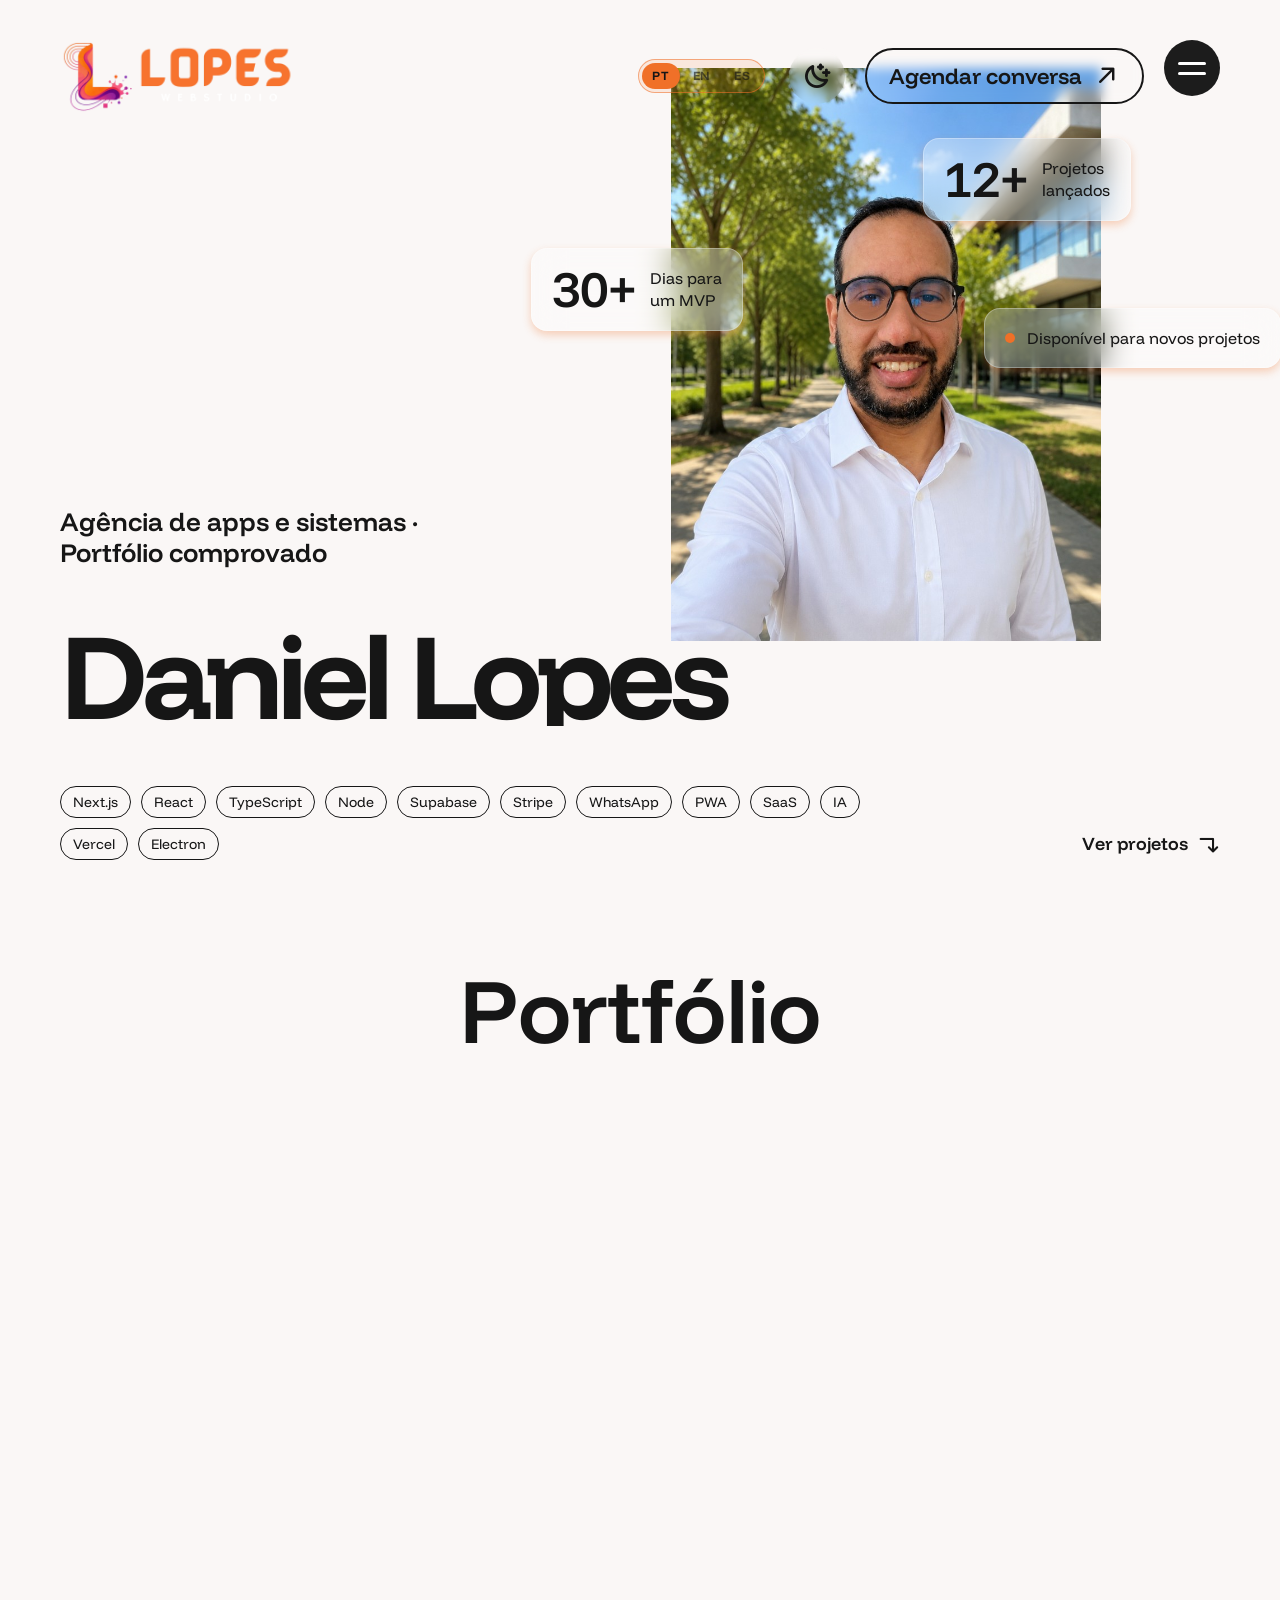
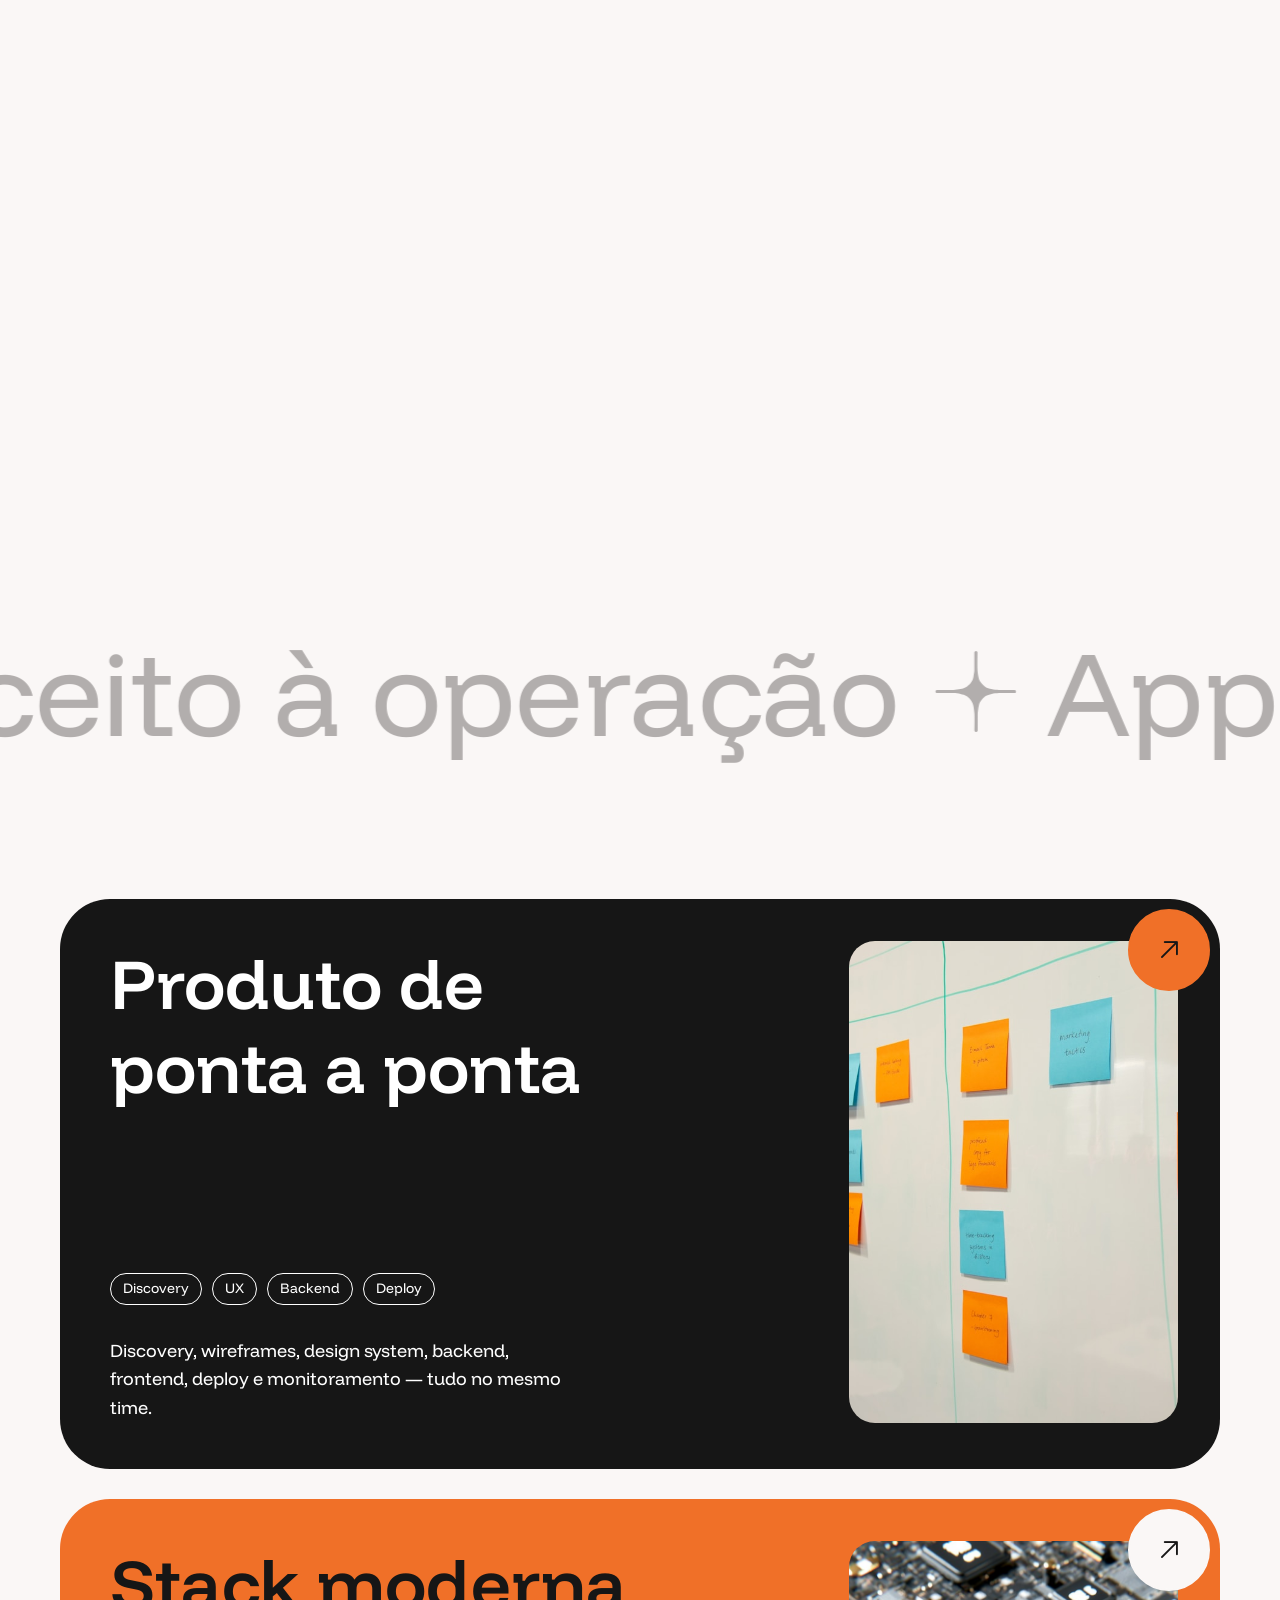
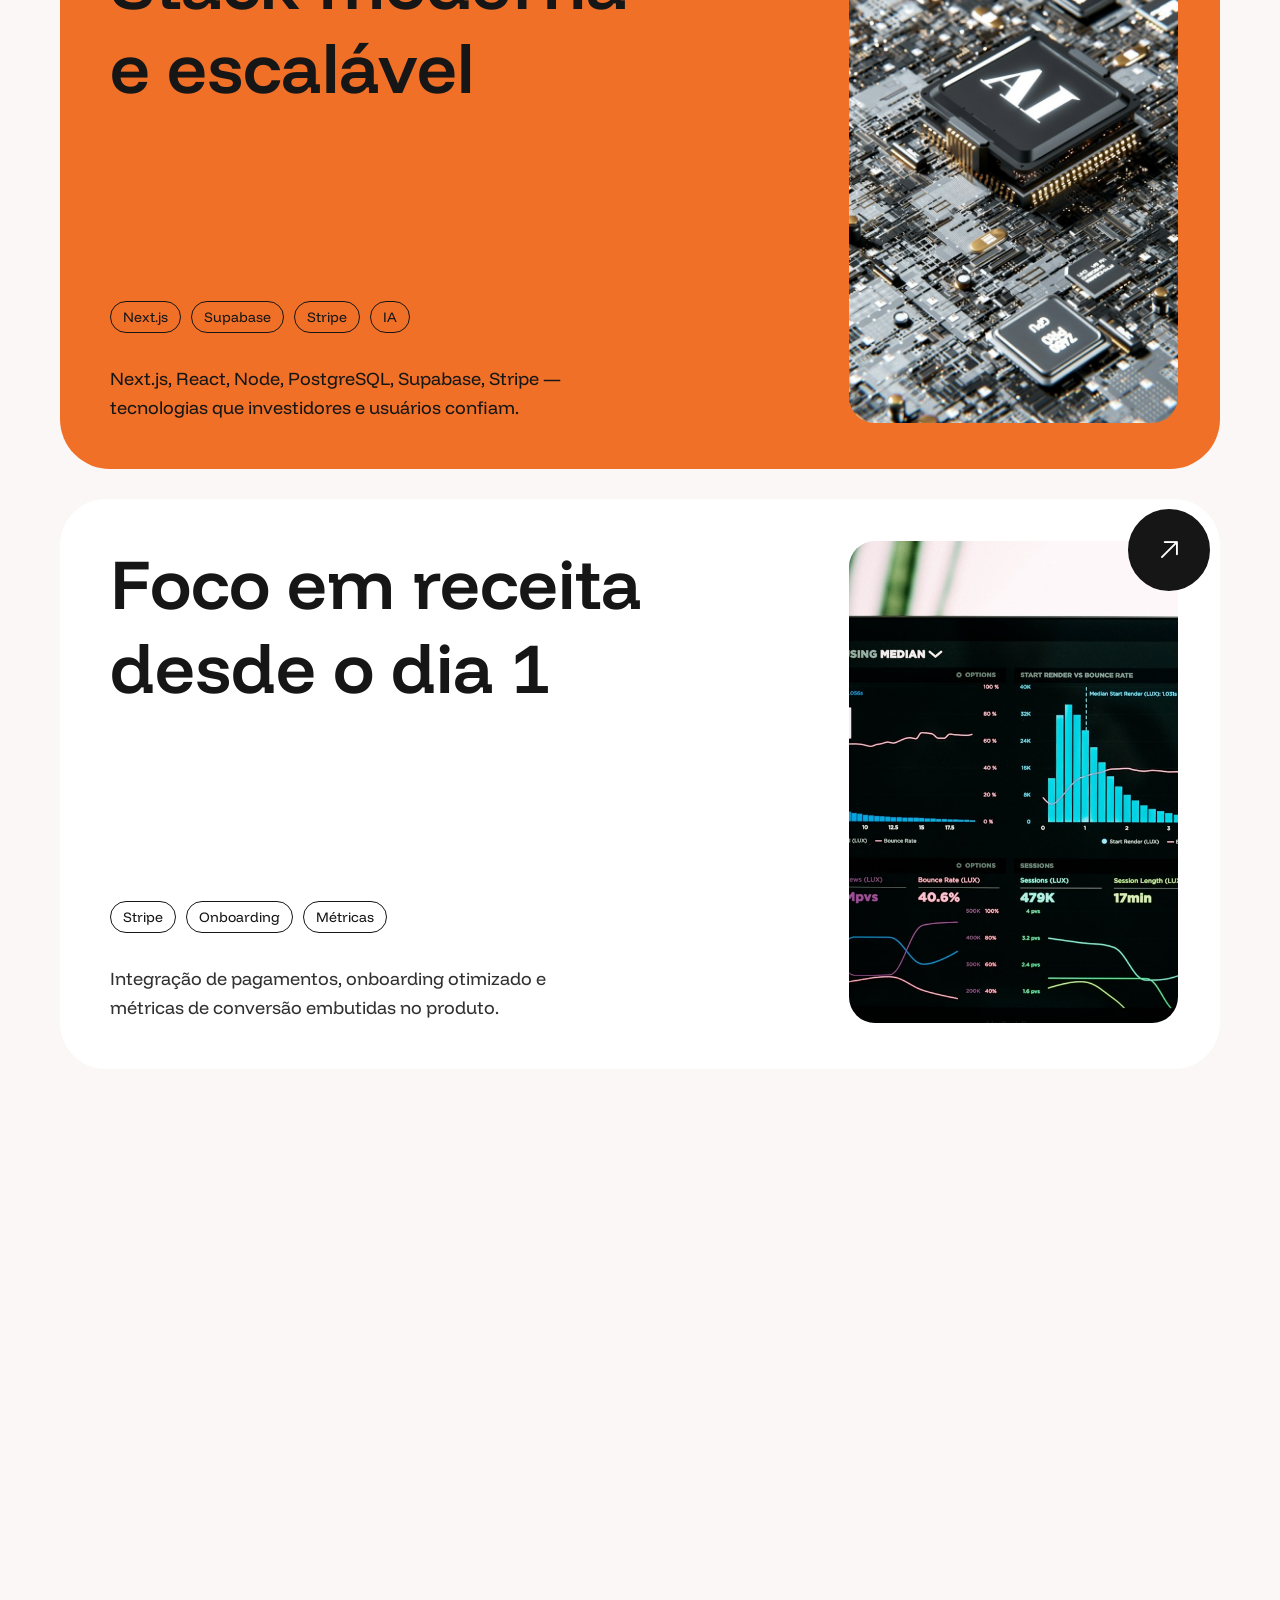
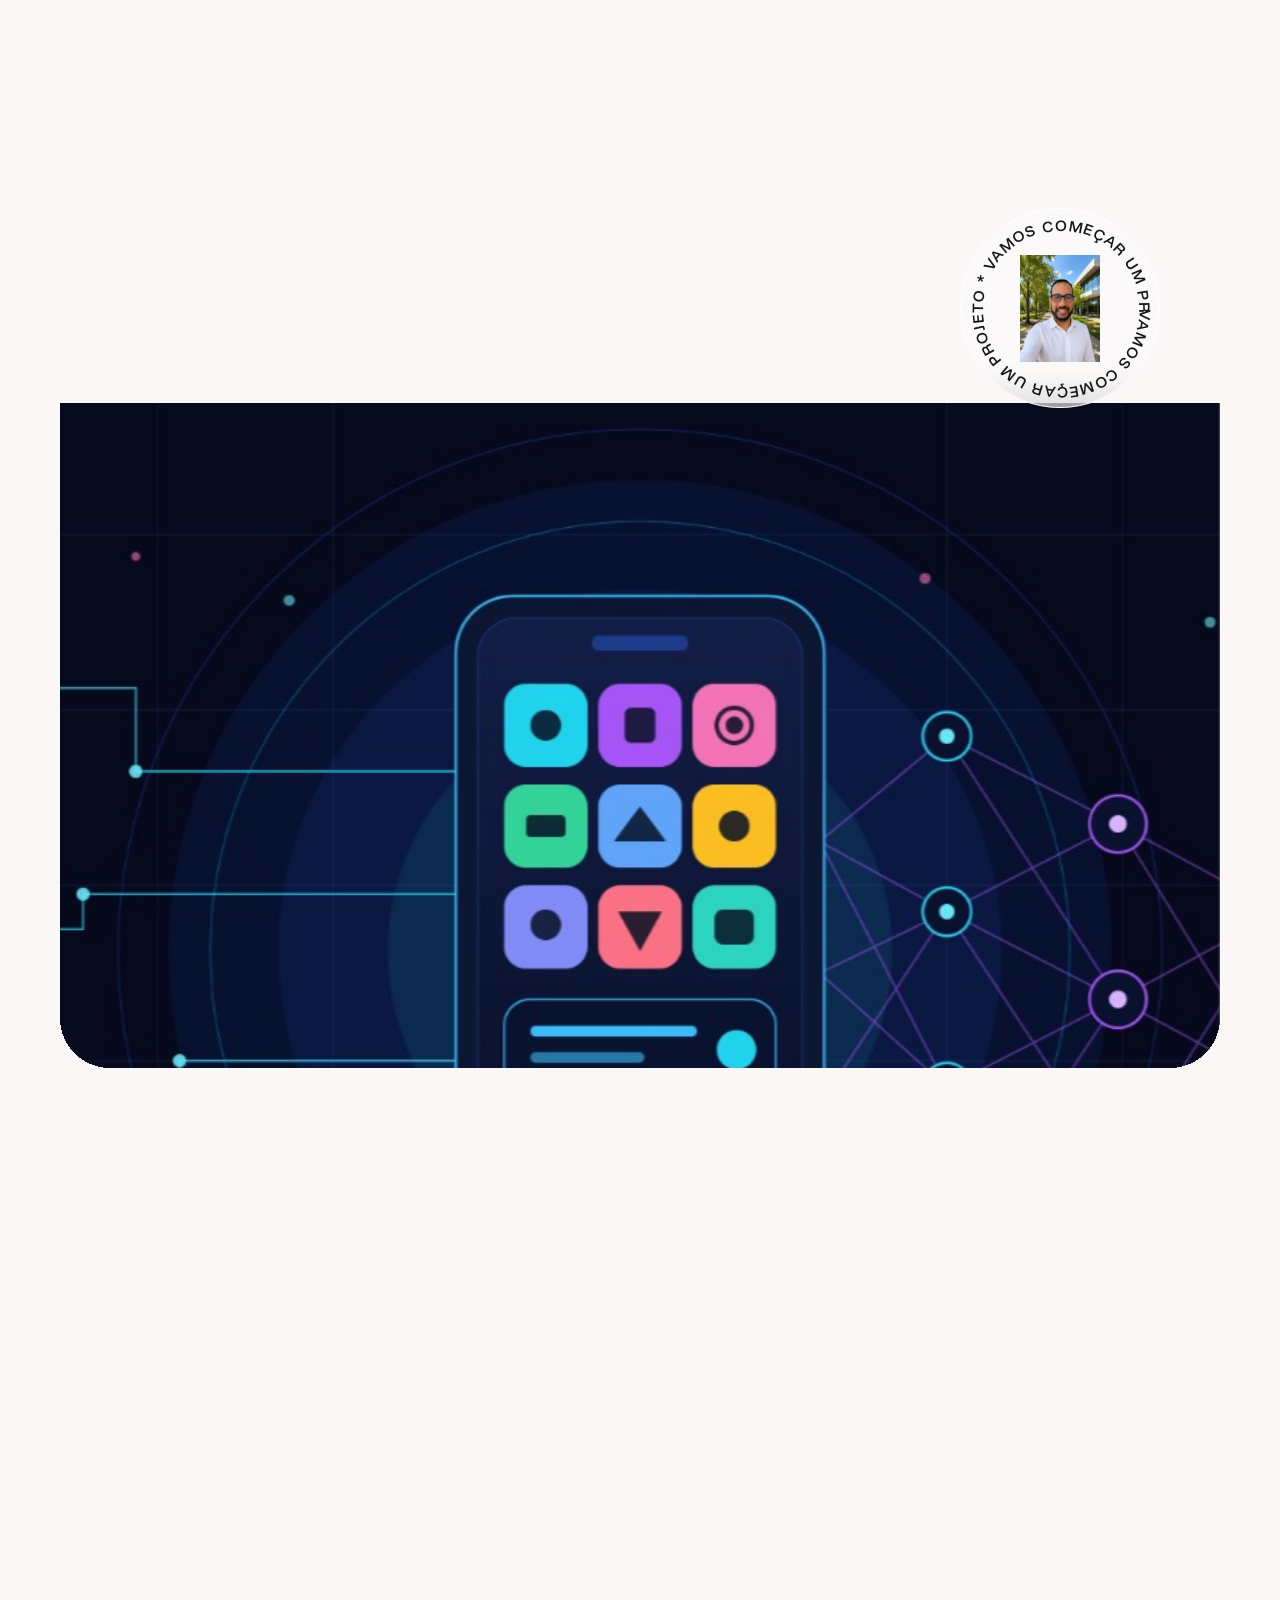
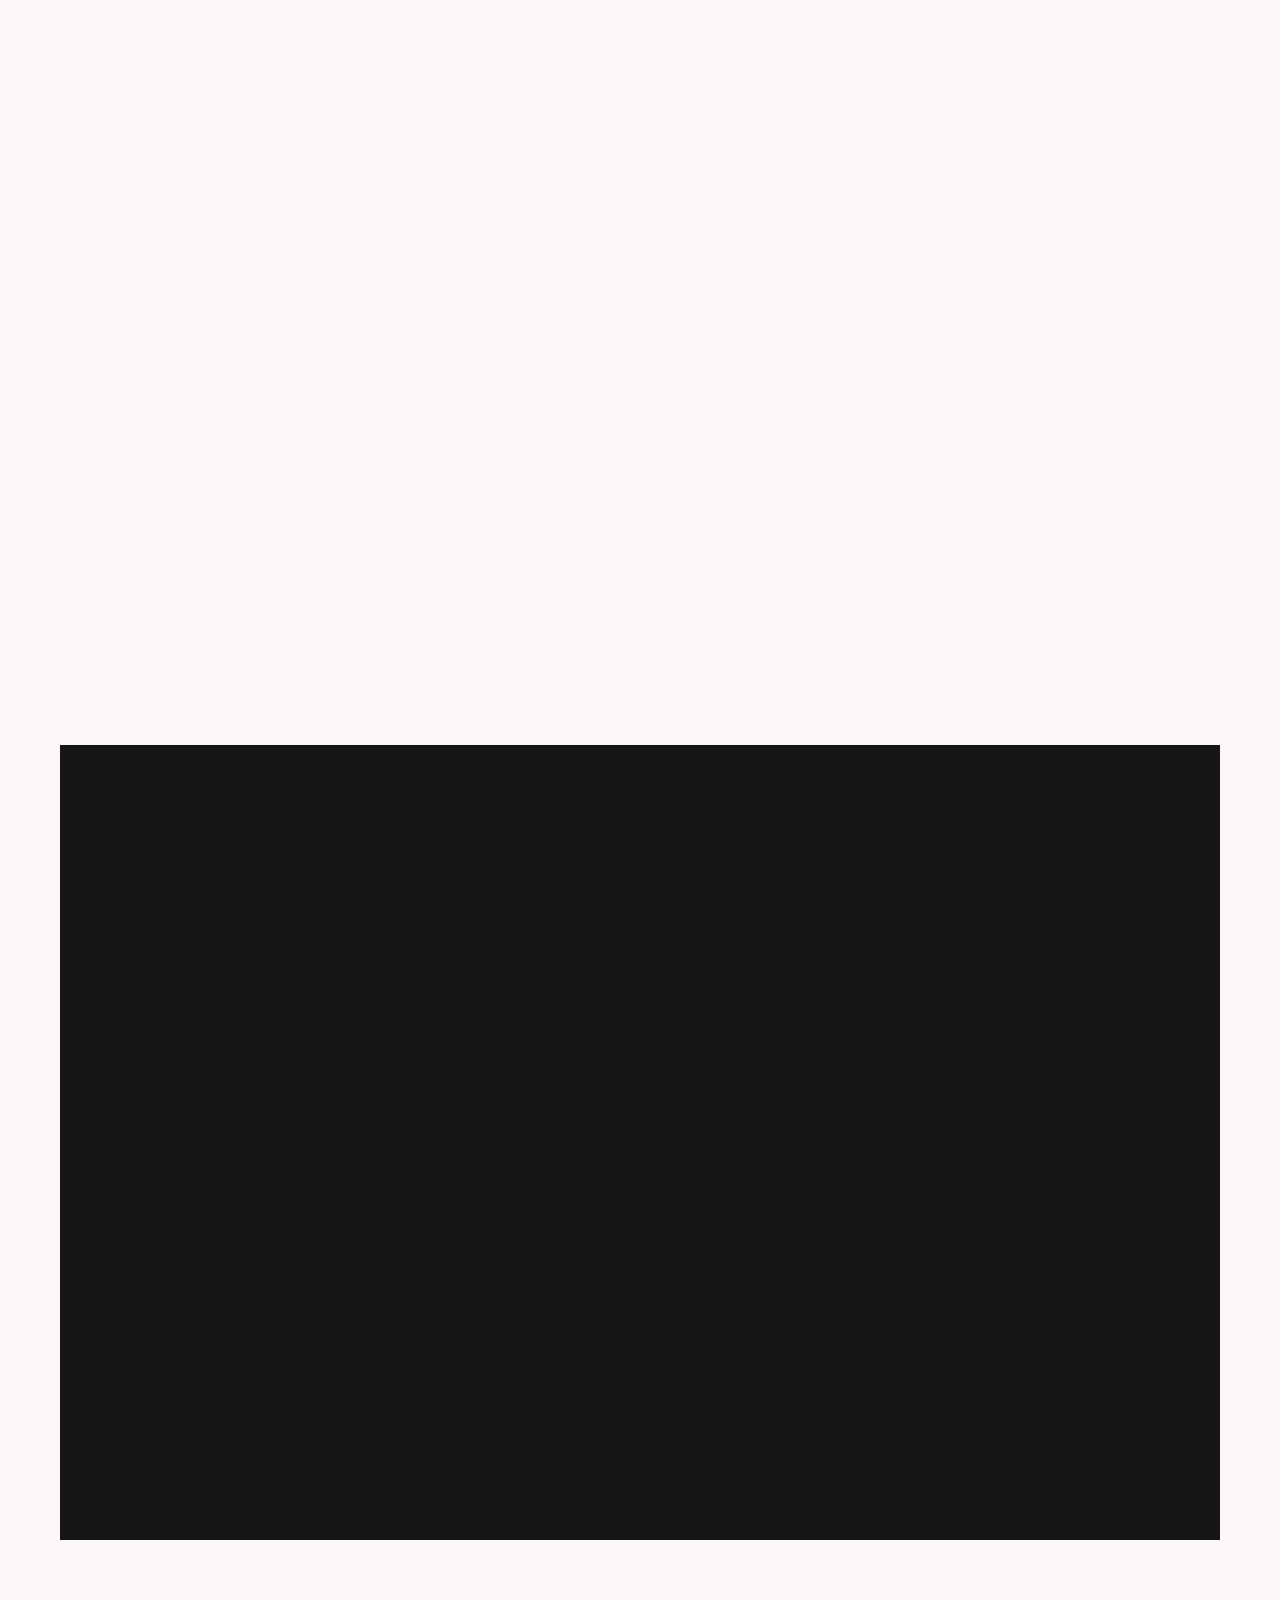
==== commit cd4322eb: "Remove the unused Ver sites button from the portfolio heading. Co-authored-by: Cursor <cursoragent@c" ====
--- a/index.html
+++ b/index.html
@@ -220,14 +220,6 @@
                                 <h2 class="h2-large reveal-type" data-i18n="portfolio">Portfólio</h2>
                               </div>
                             </div>
-                            <div class="col-12 mxd-grid-item no-margin">
-                              <div class="mxd-section-title__controls anim-uni-in-up">
-                                <a class="btn btn-anim btn-default btn-outline slide-right-up" href="https://voicereportapp.com/" target="_blank" rel="noopener">
-                                  <span class="btn-caption" data-i18n="seeAll">Ver sites</span>
-                                  <i class="ph-bold ph-arrow-up-right"></i>
-                                </a>
-                              </div>
-                            </div>
                           </div>
                         </div>
                       </div>
--- a/css/custom.css
+++ b/css/custom.css
@@ -669,8 +669,8 @@
   width: 100%;
   height: auto;
   border-radius: var(--_radius-m);
-  object-fit: cover;
-  object-position: 50% 30%;
+  object-fit: contain;
+  object-position: center;
 }
 
 @media only screen and (min-width: 1200px) {
@@ -712,12 +712,8 @@
   .menu-promo__photo {
     width: 100%;
     height: 100%;
-    object-fit: cover;
-    object-position: 50% 30%;
-    -webkit-transform: scale(1.28);
-            transform: scale(1.28);
-    -webkit-transform-origin: 50% 28%;
-            transform-origin: 50% 28%;
+    object-fit: contain;
+    object-position: center;
   }
 }
 
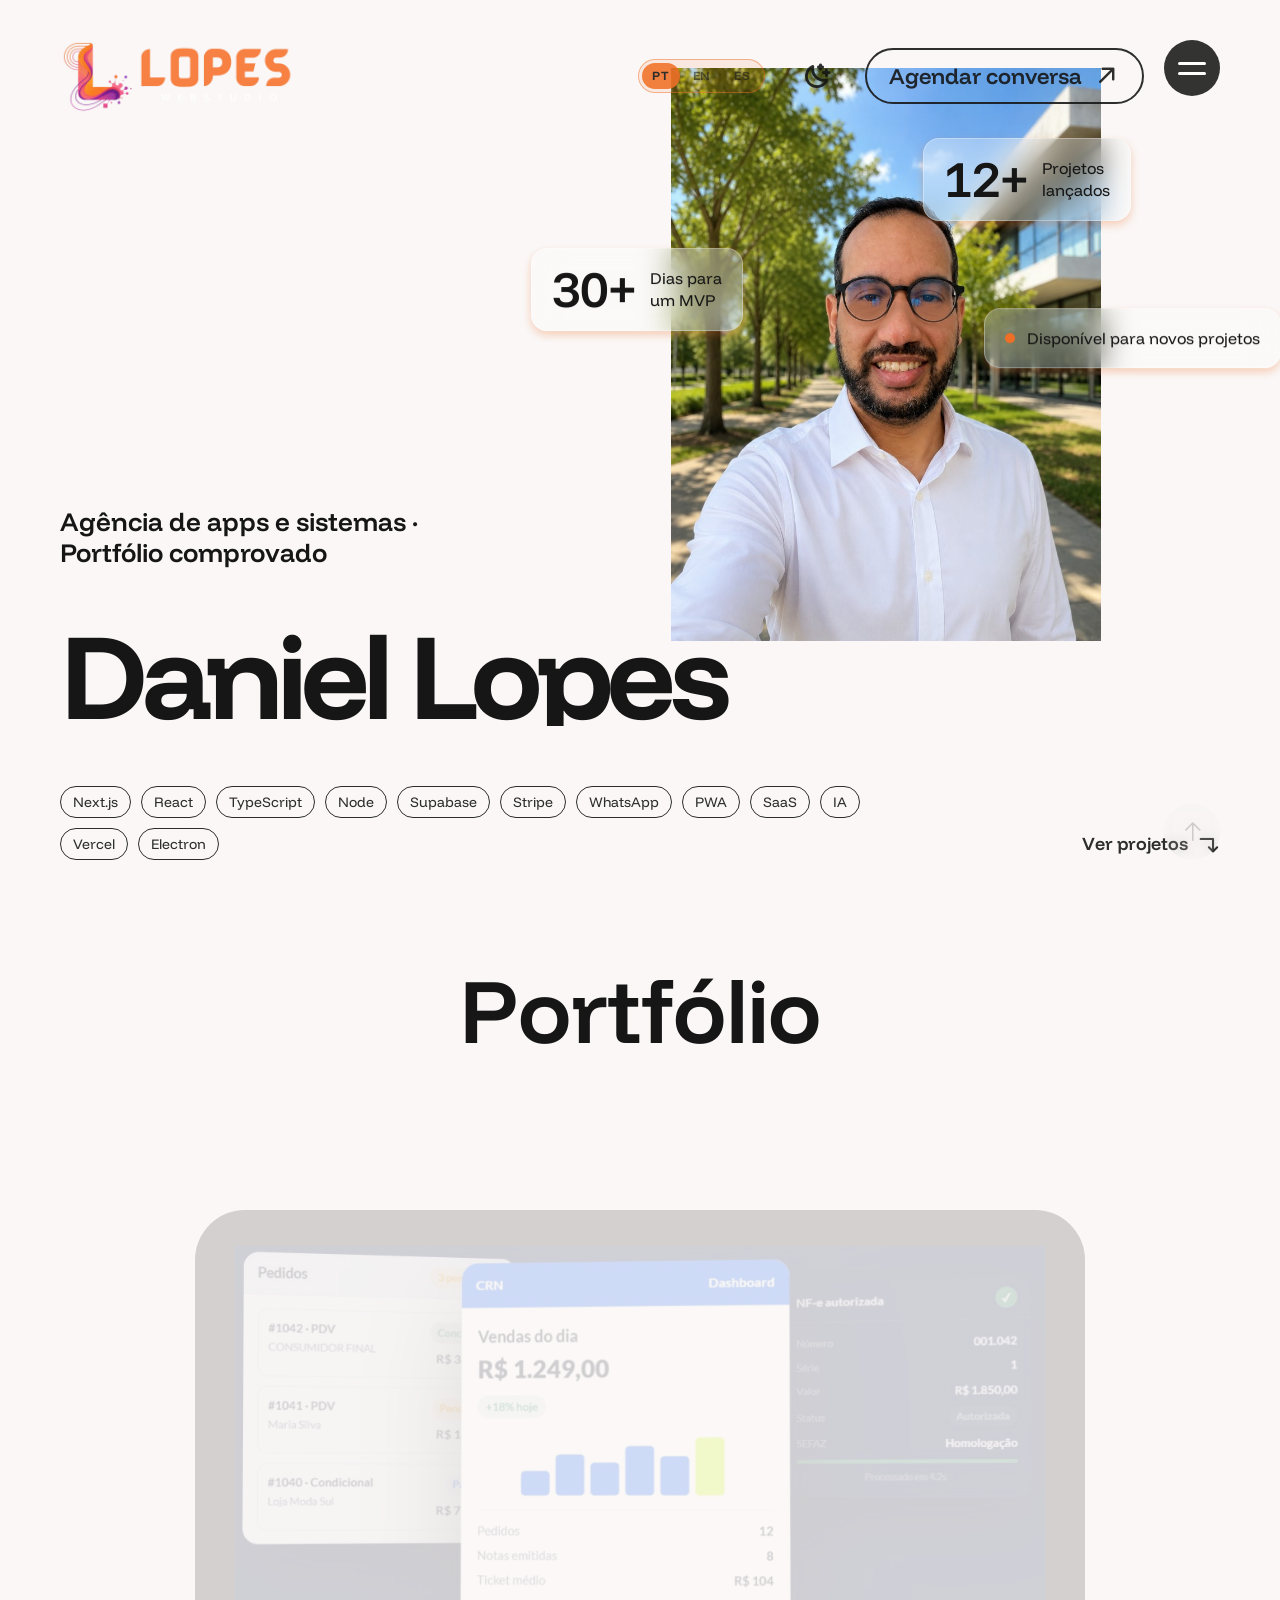
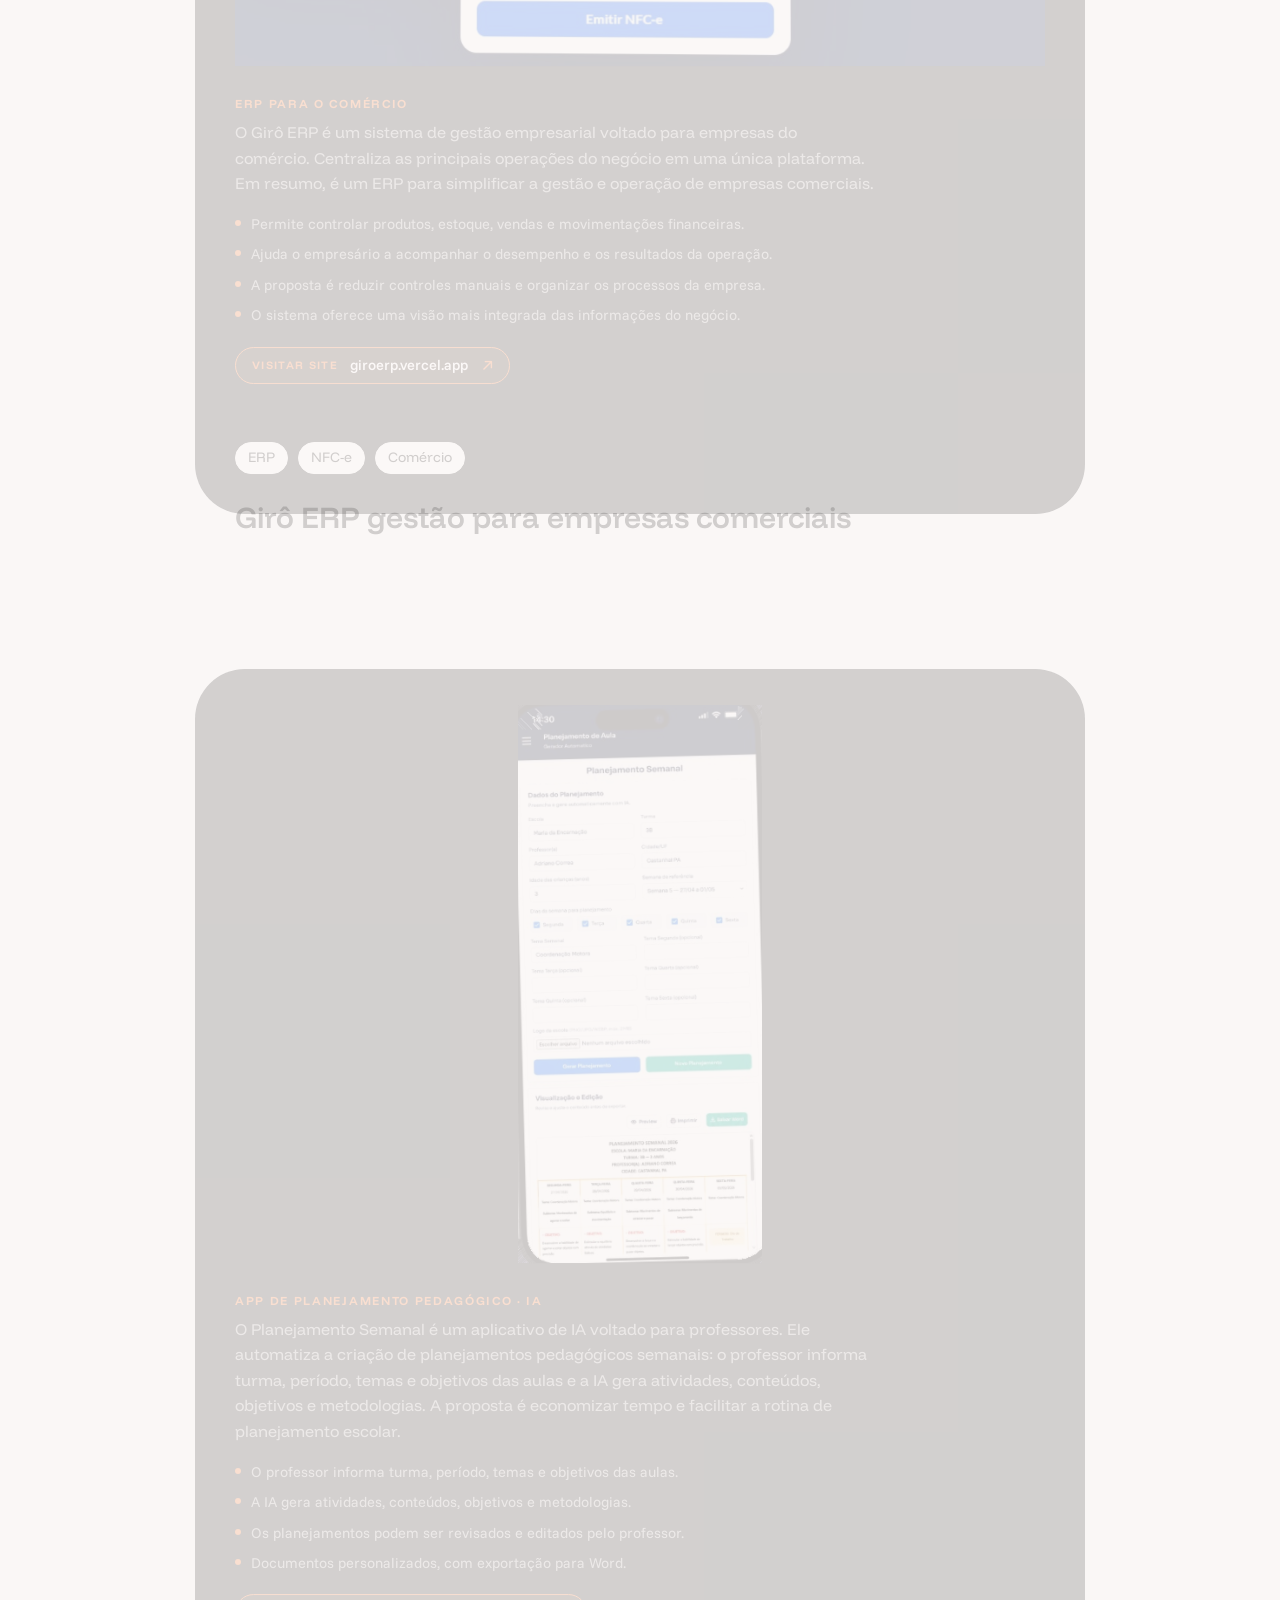
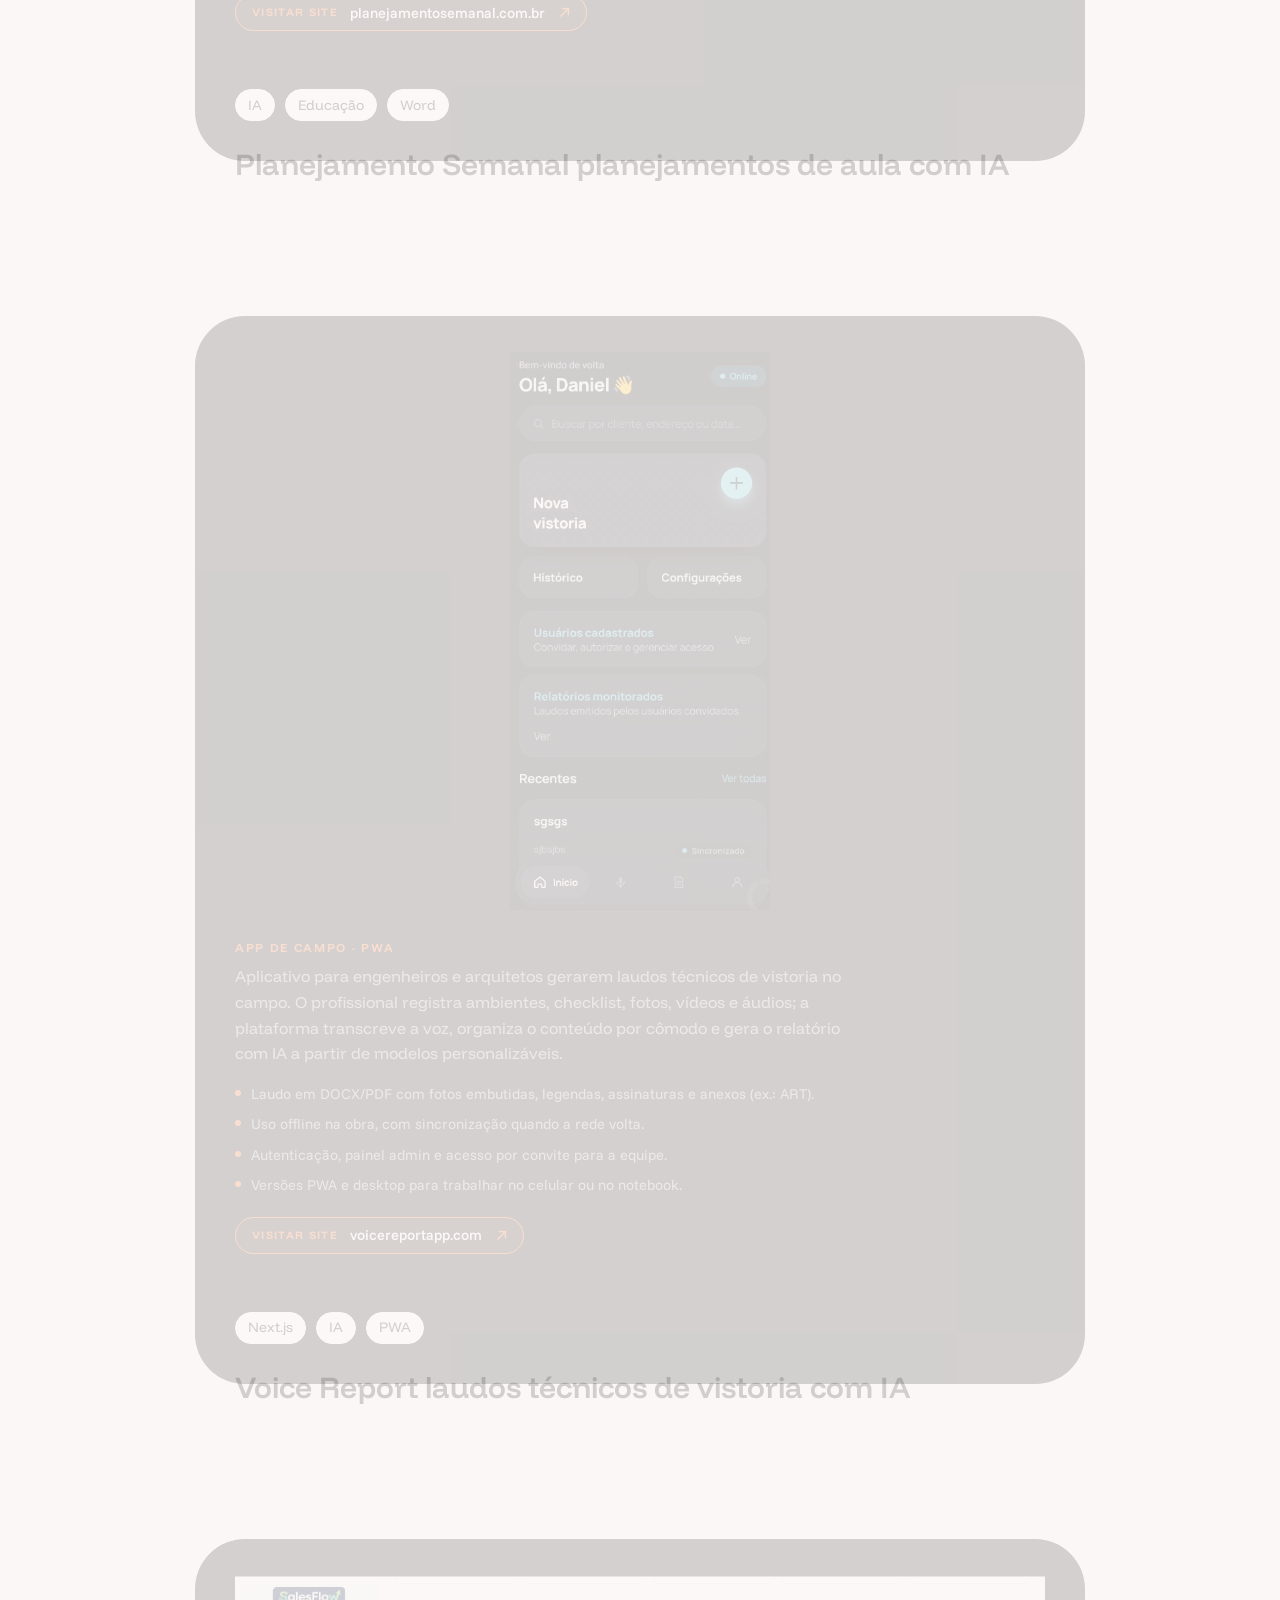
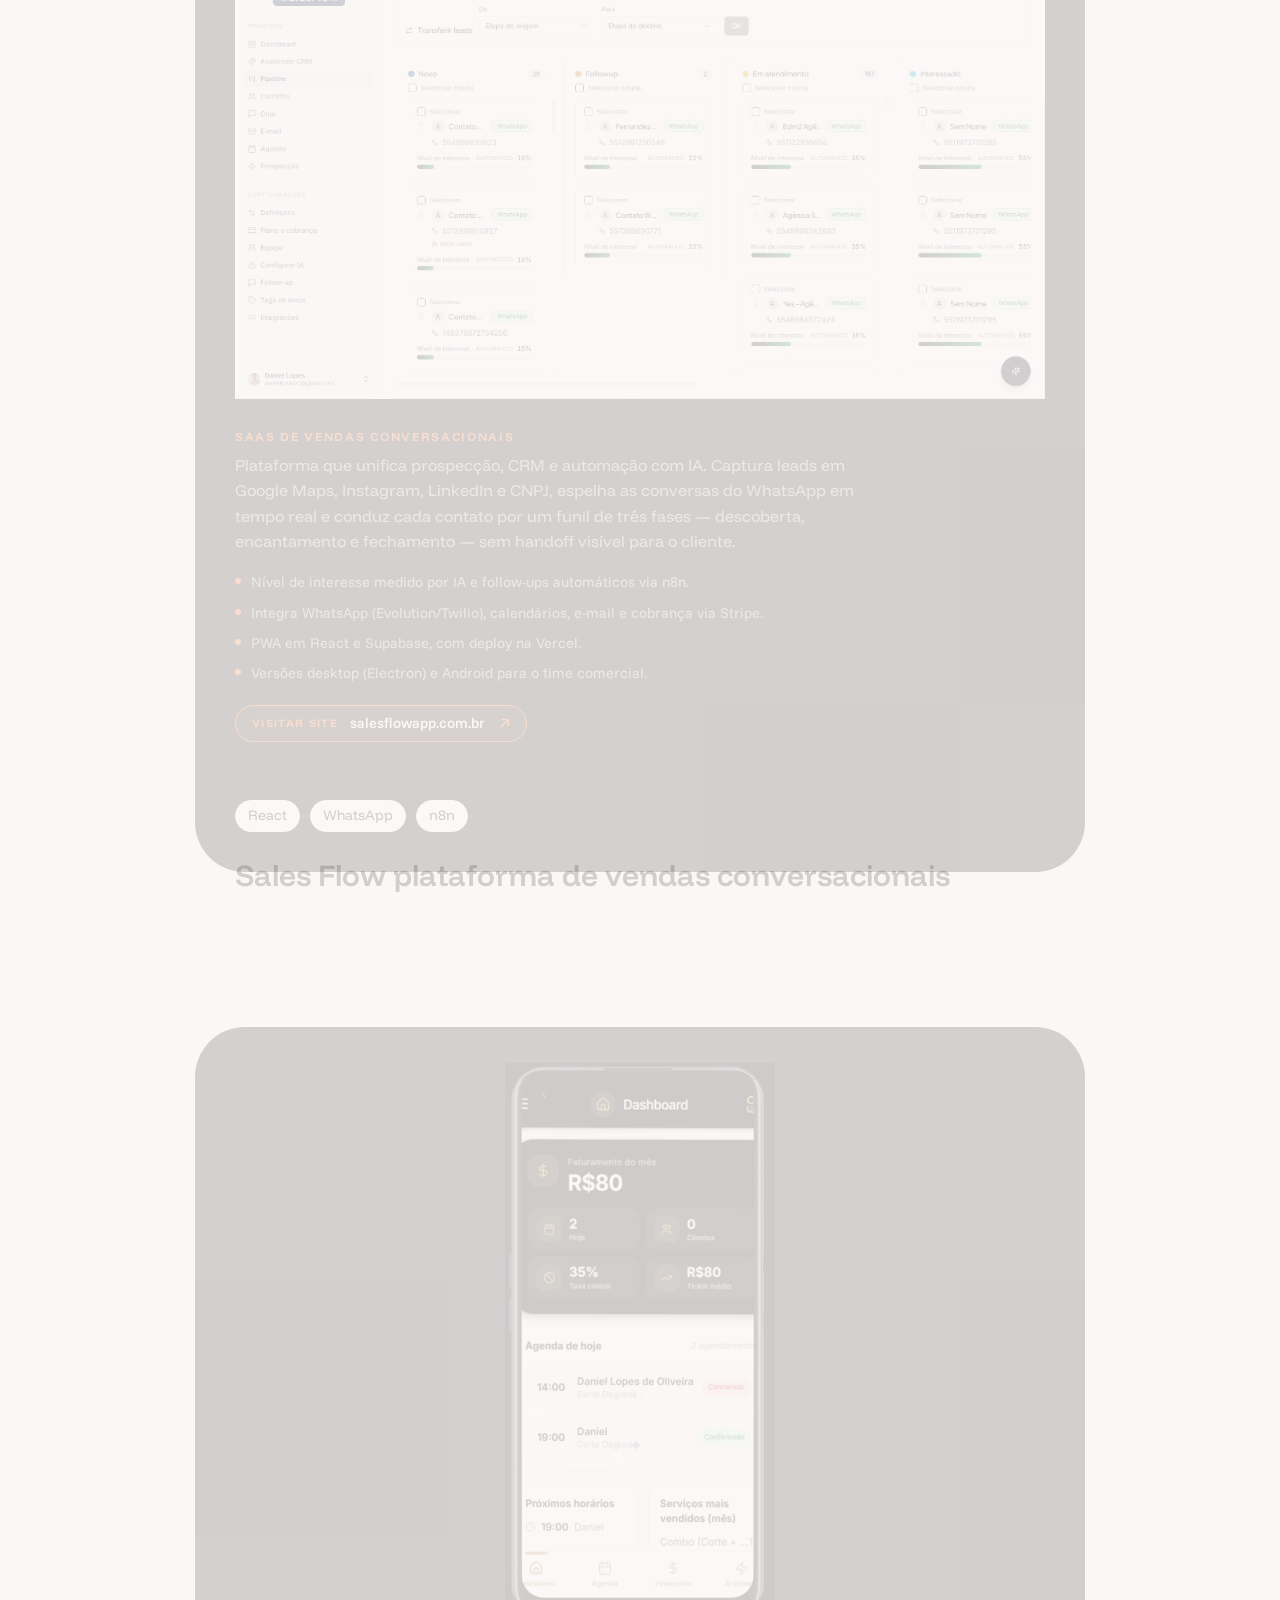
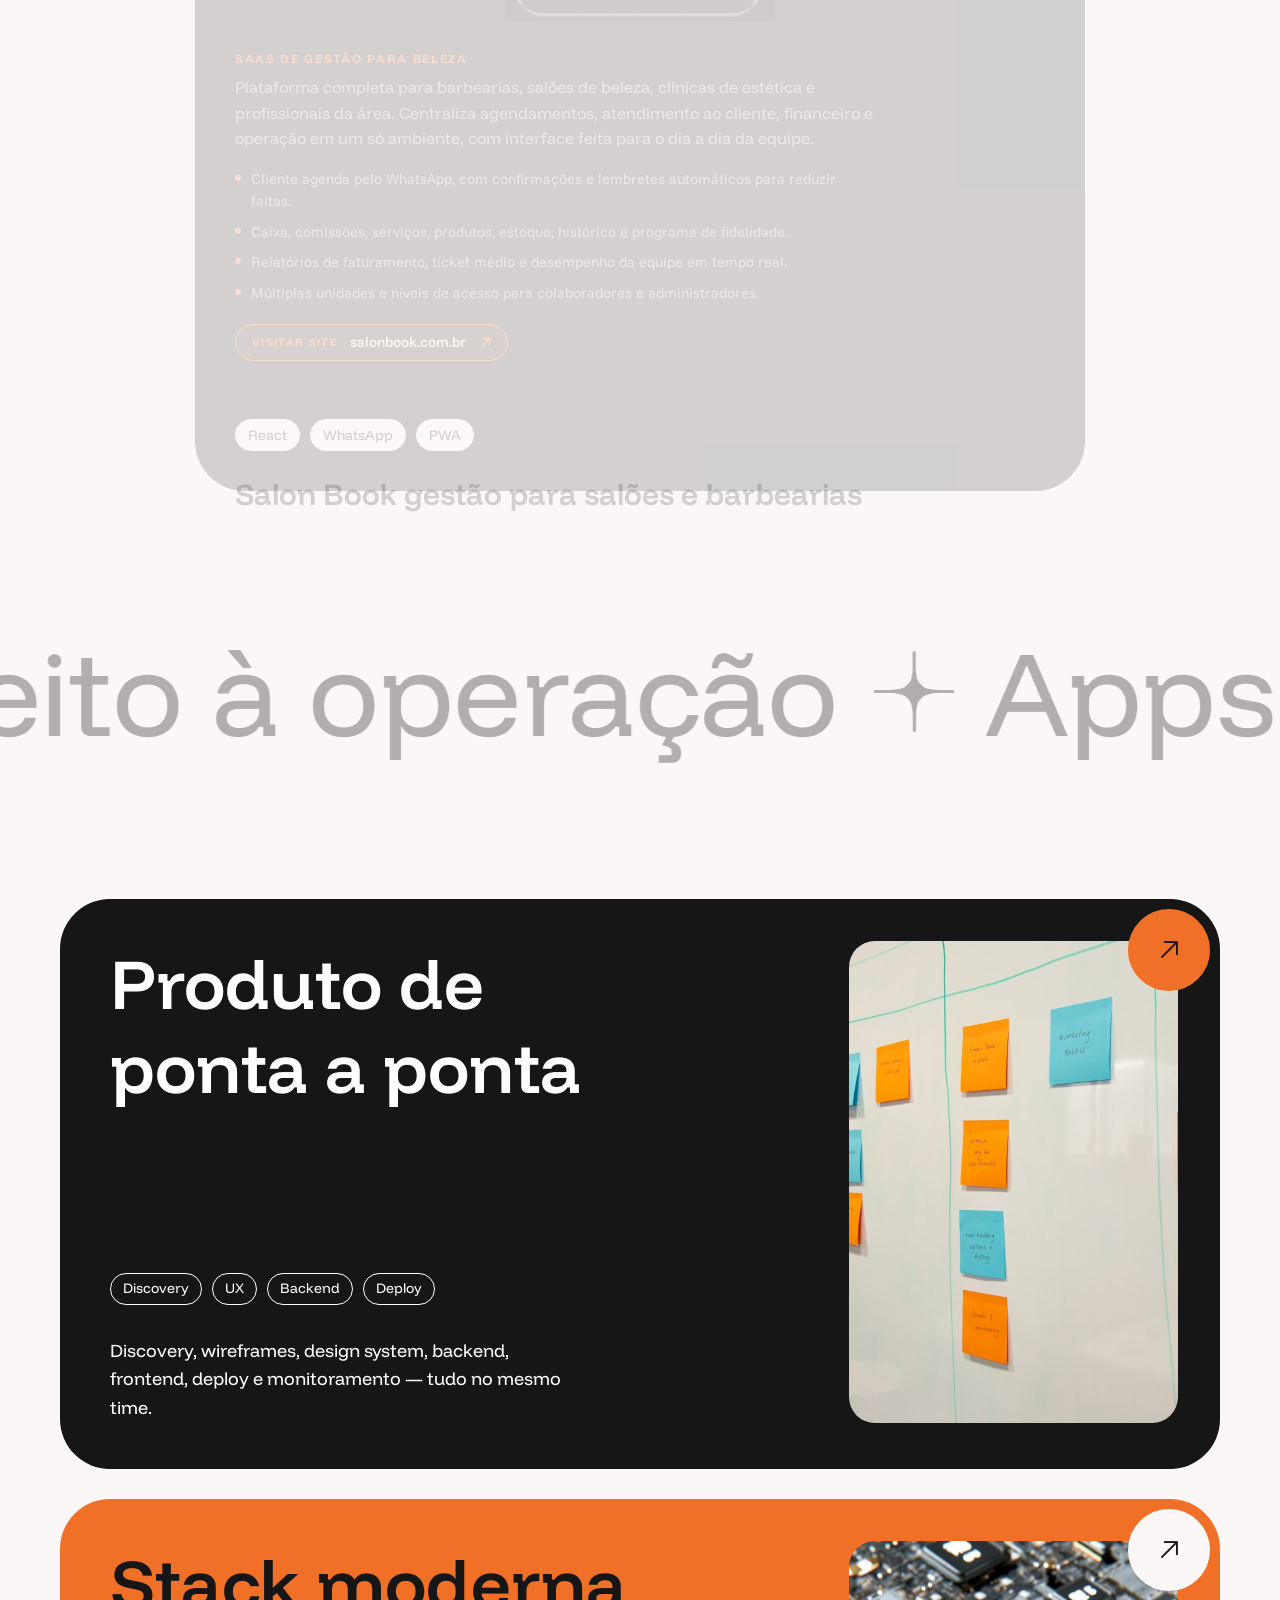
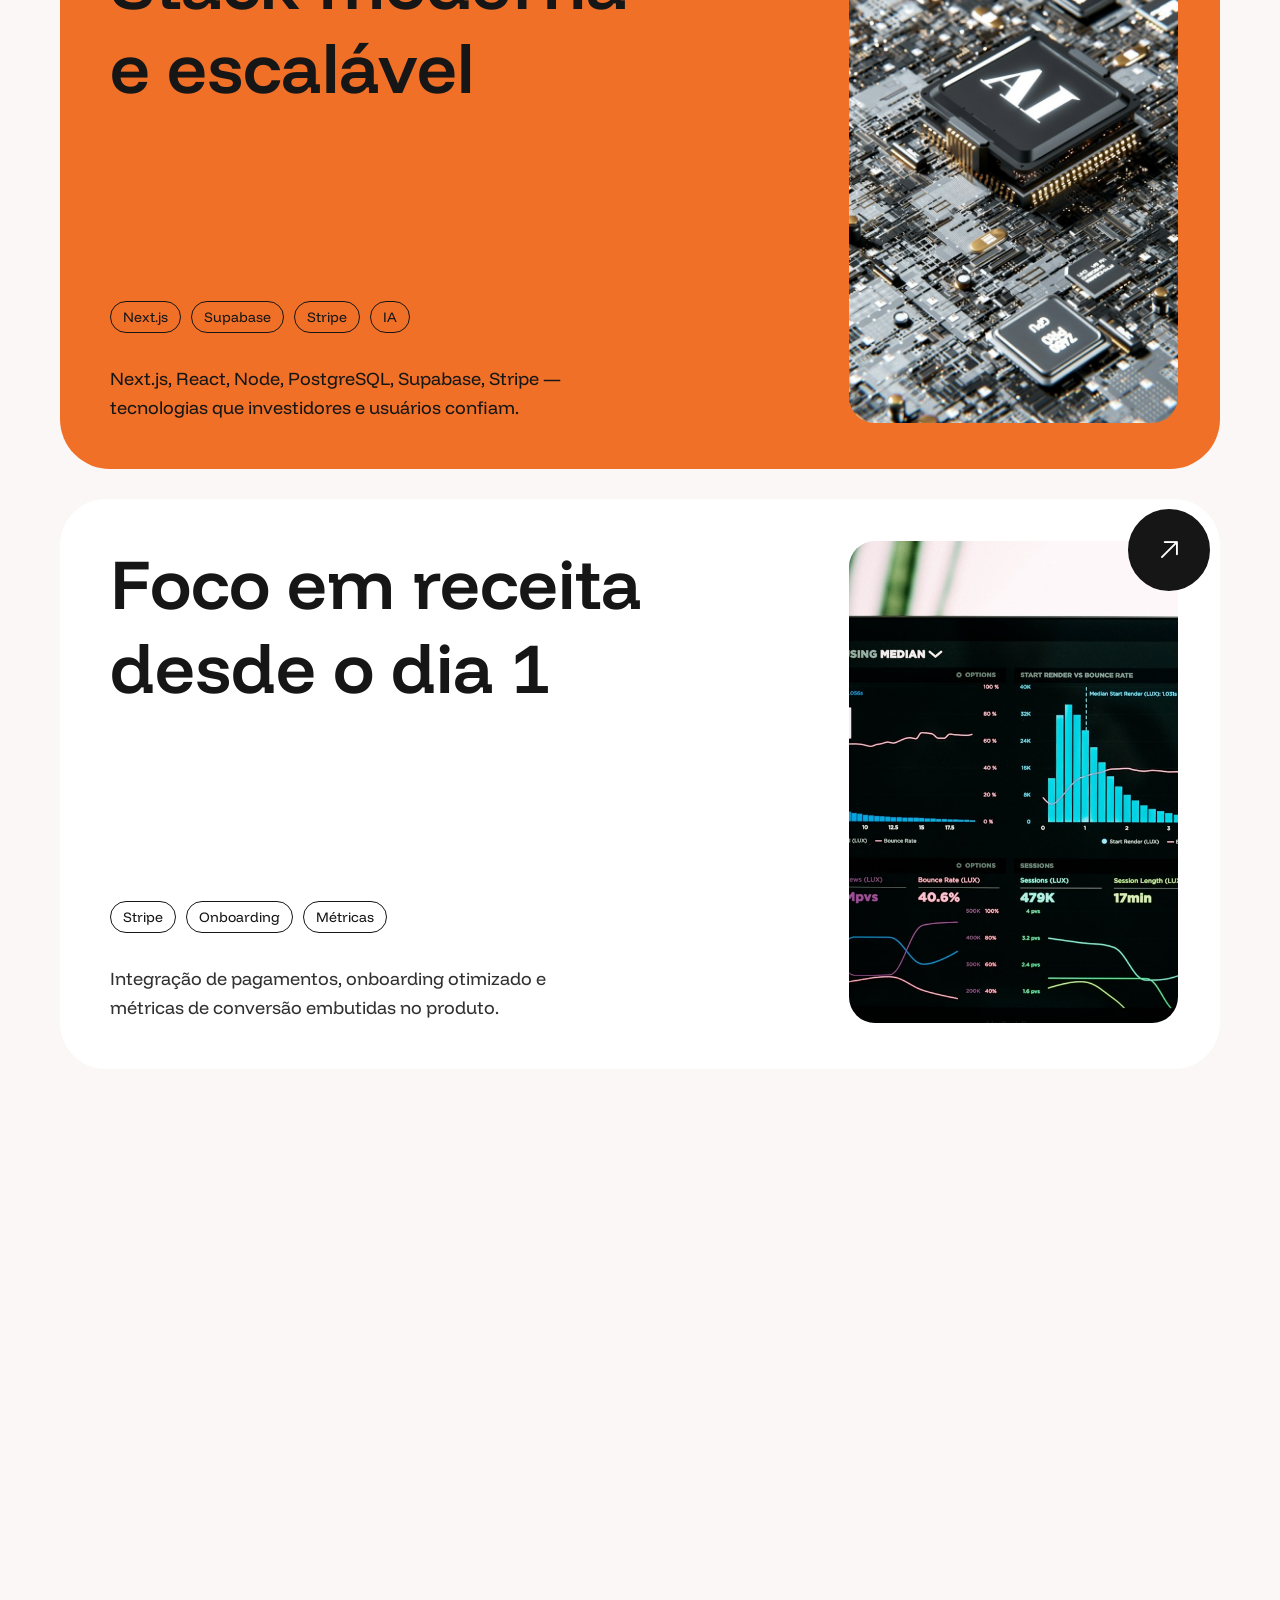
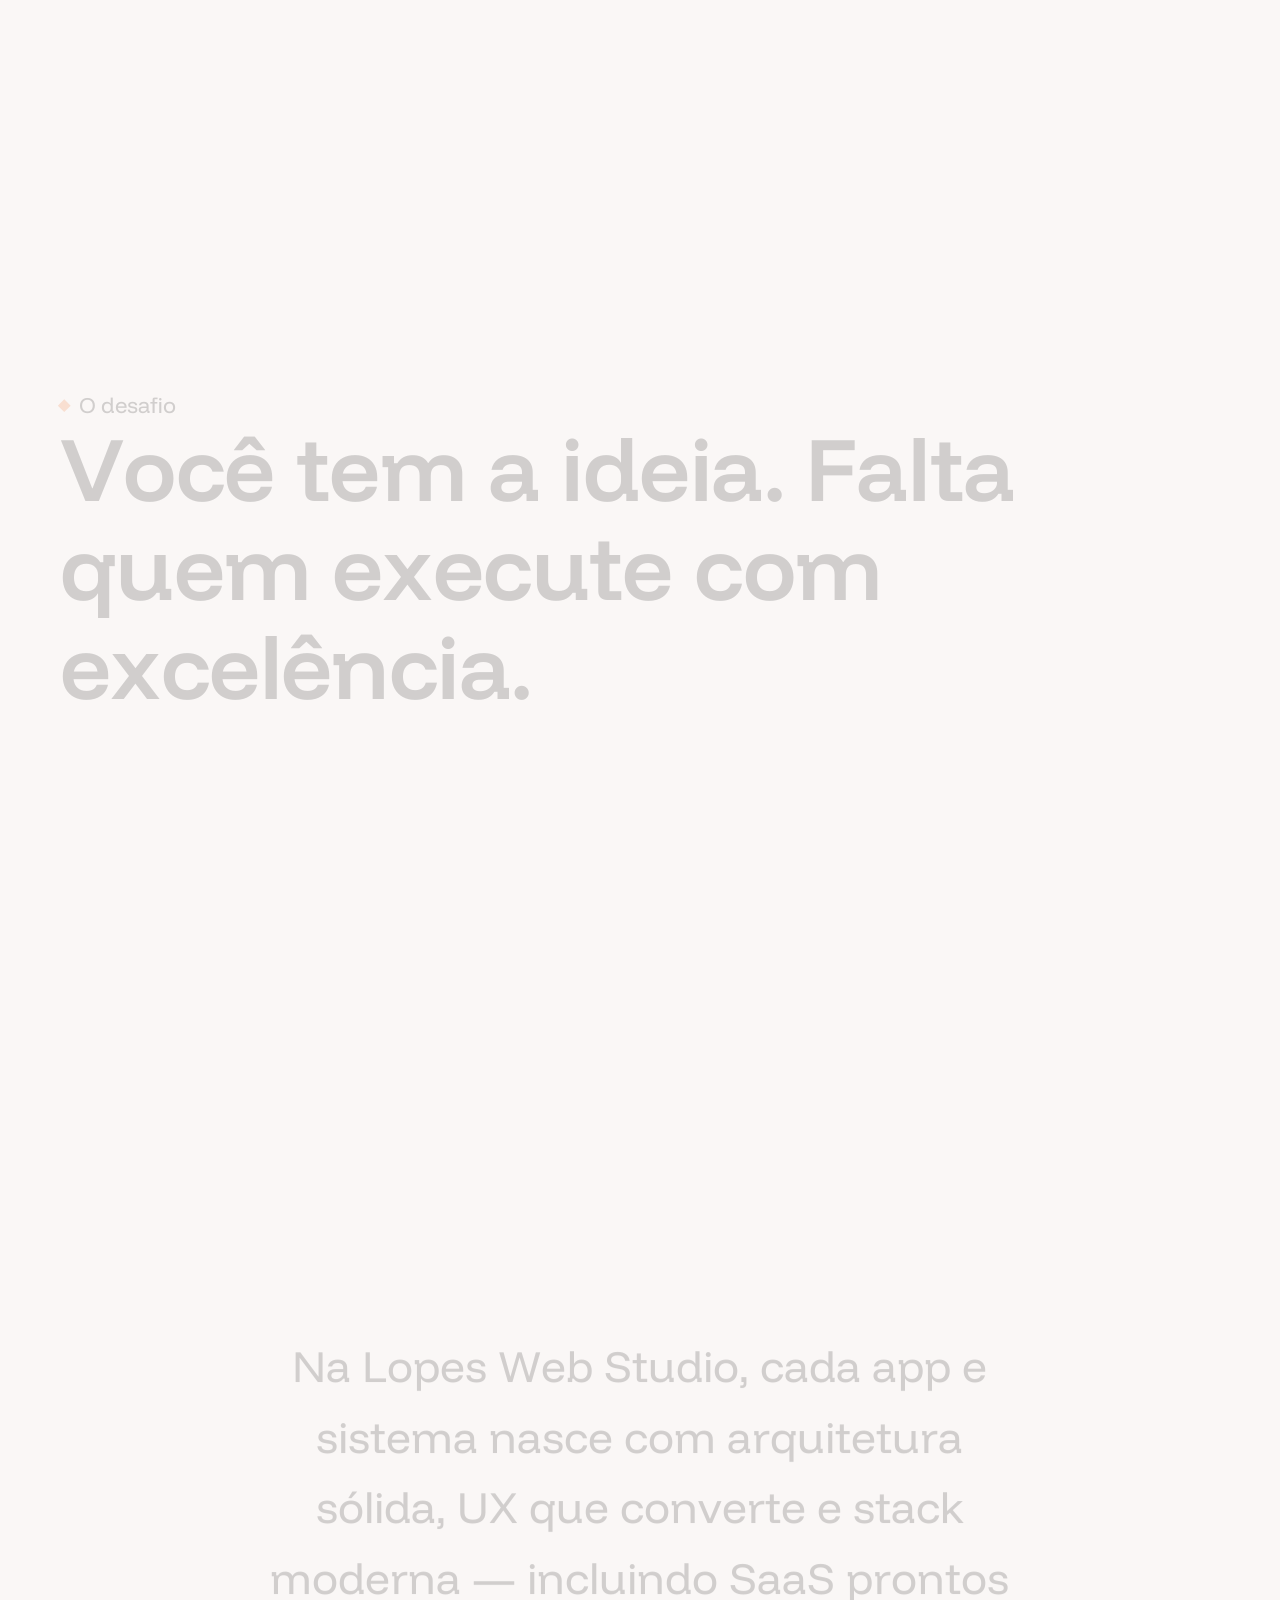
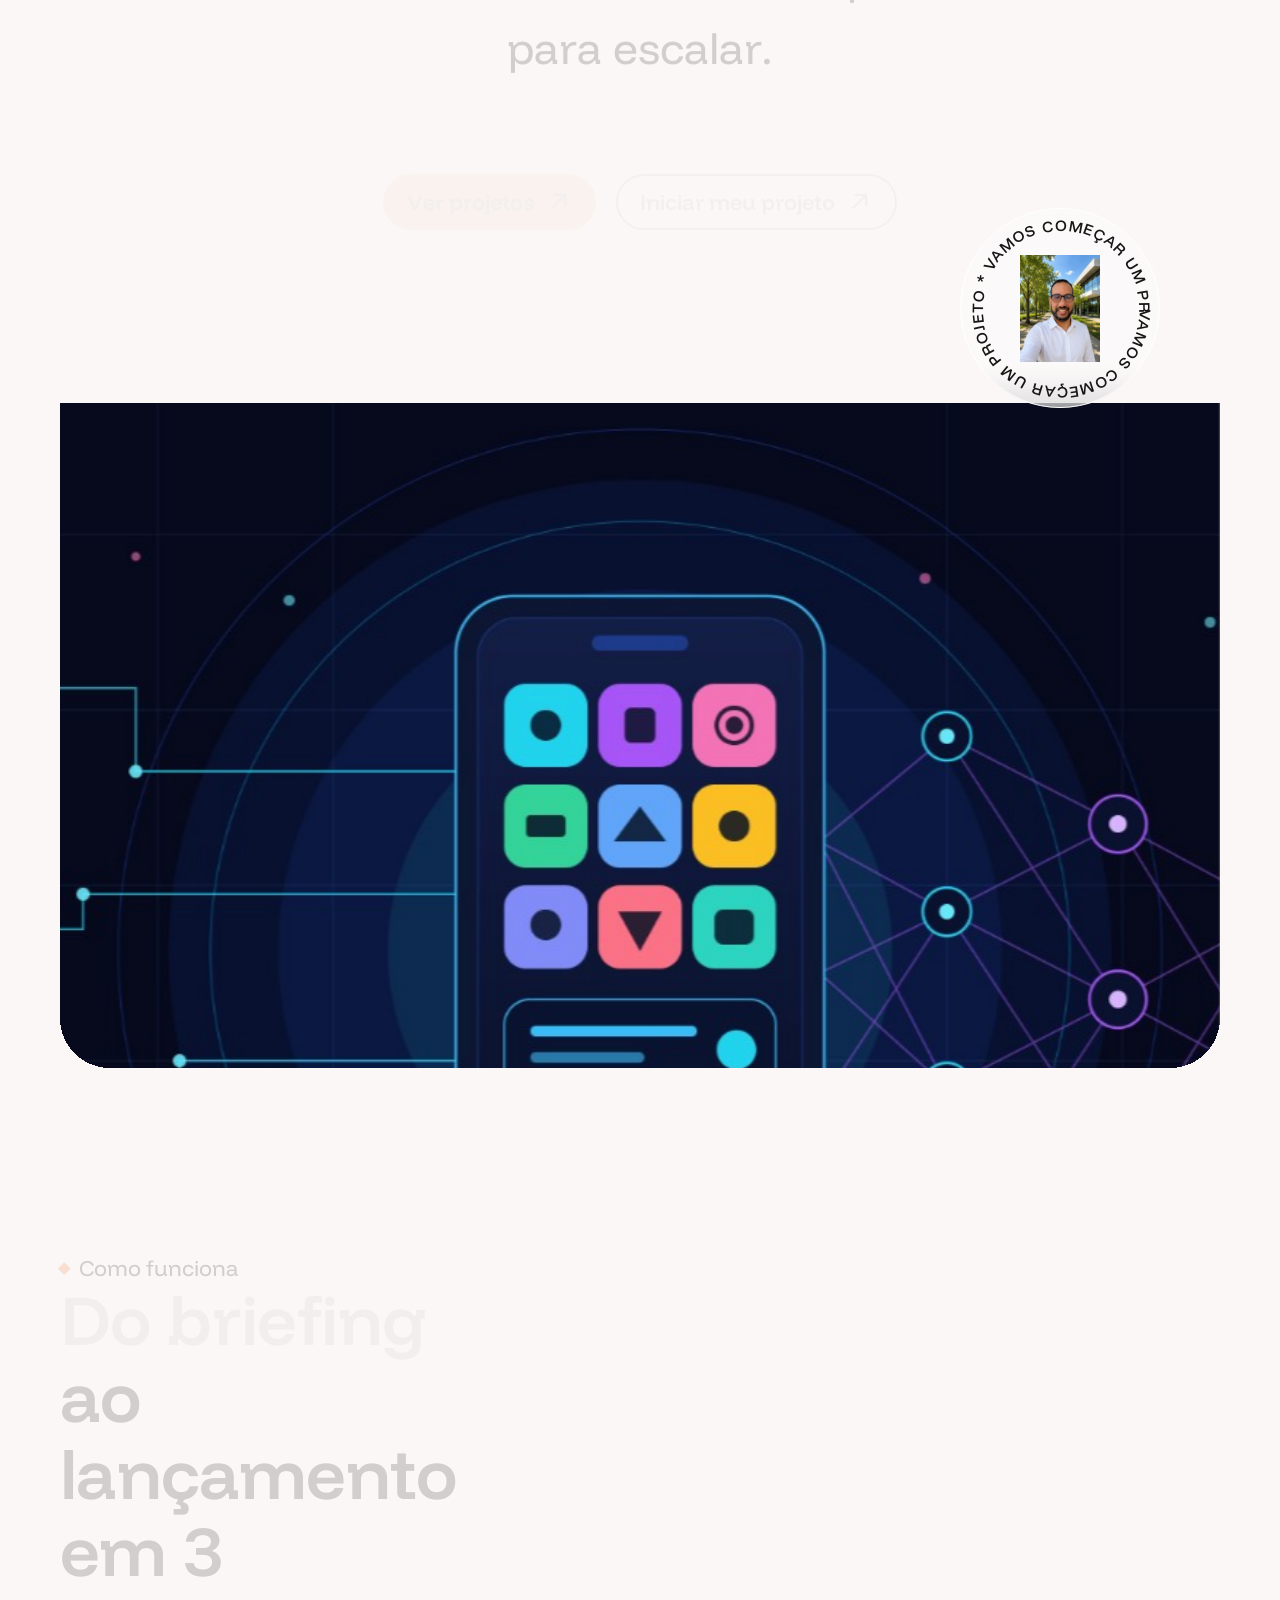
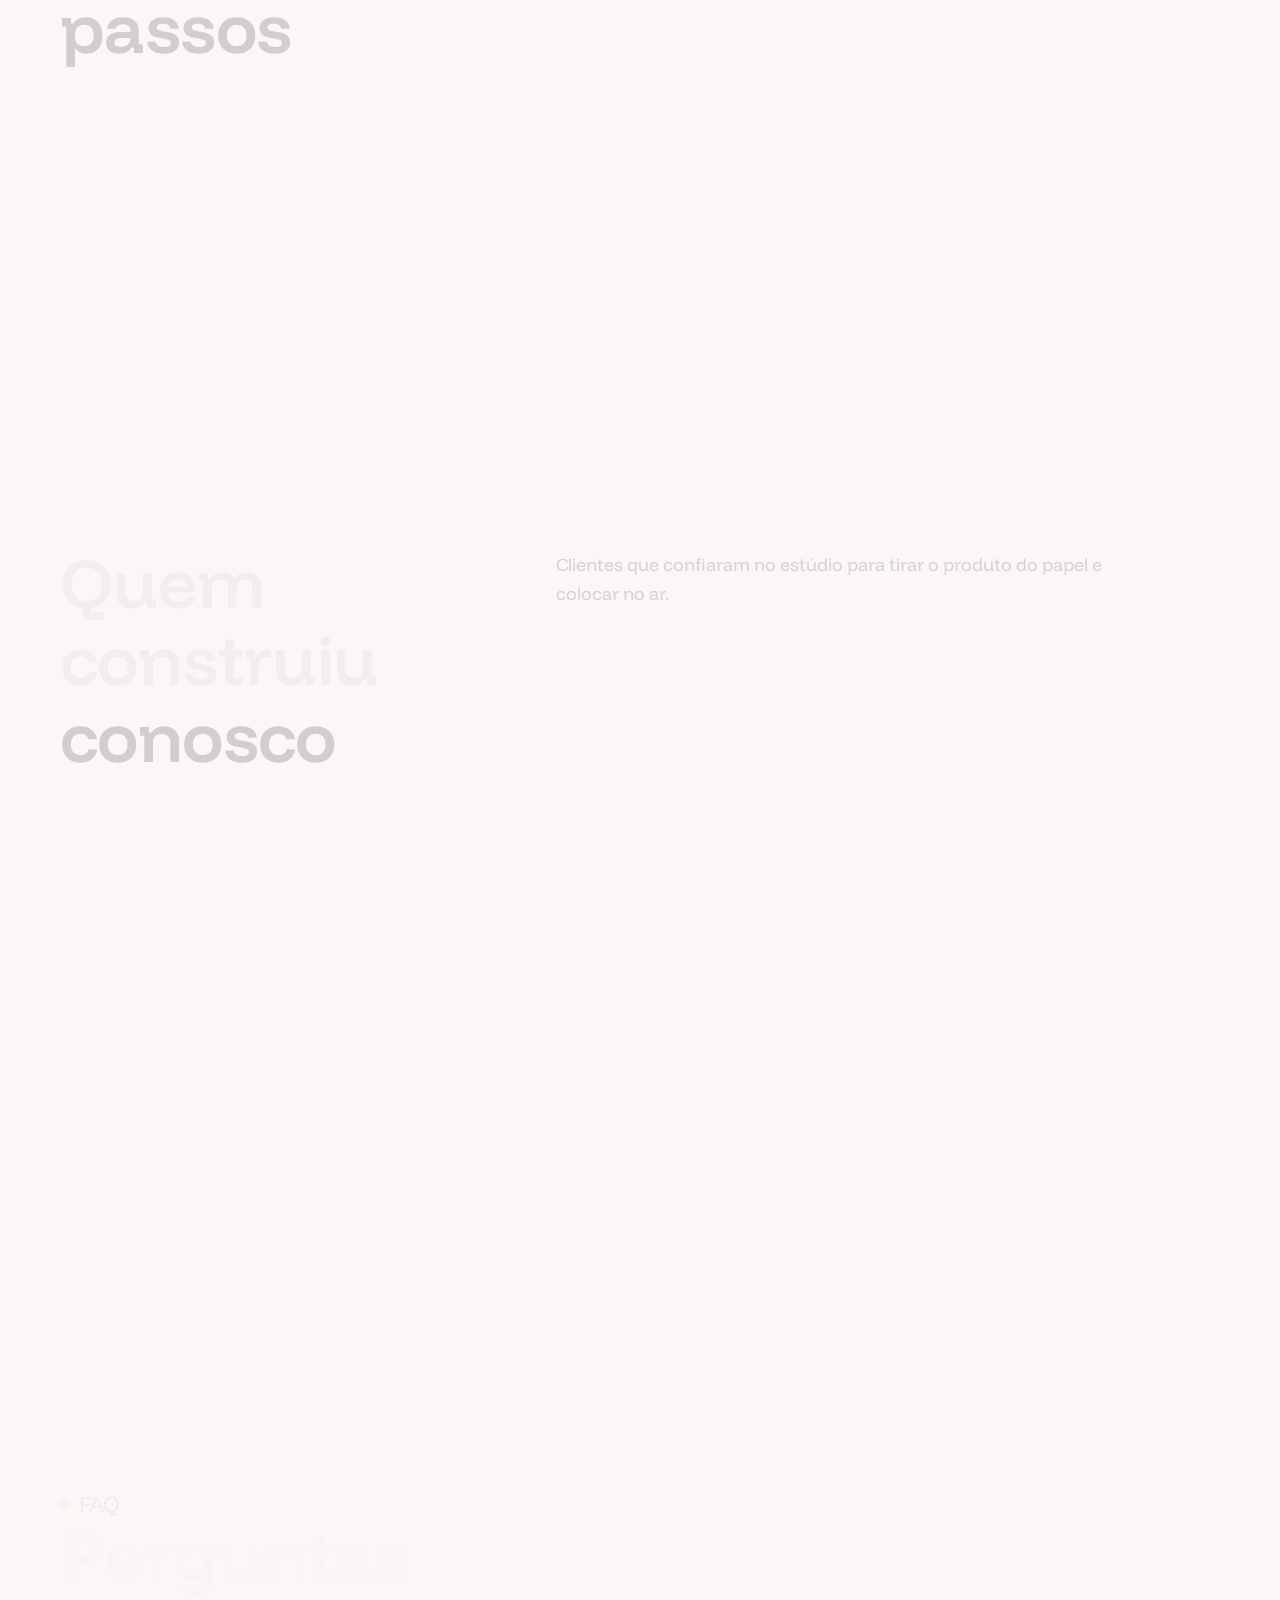
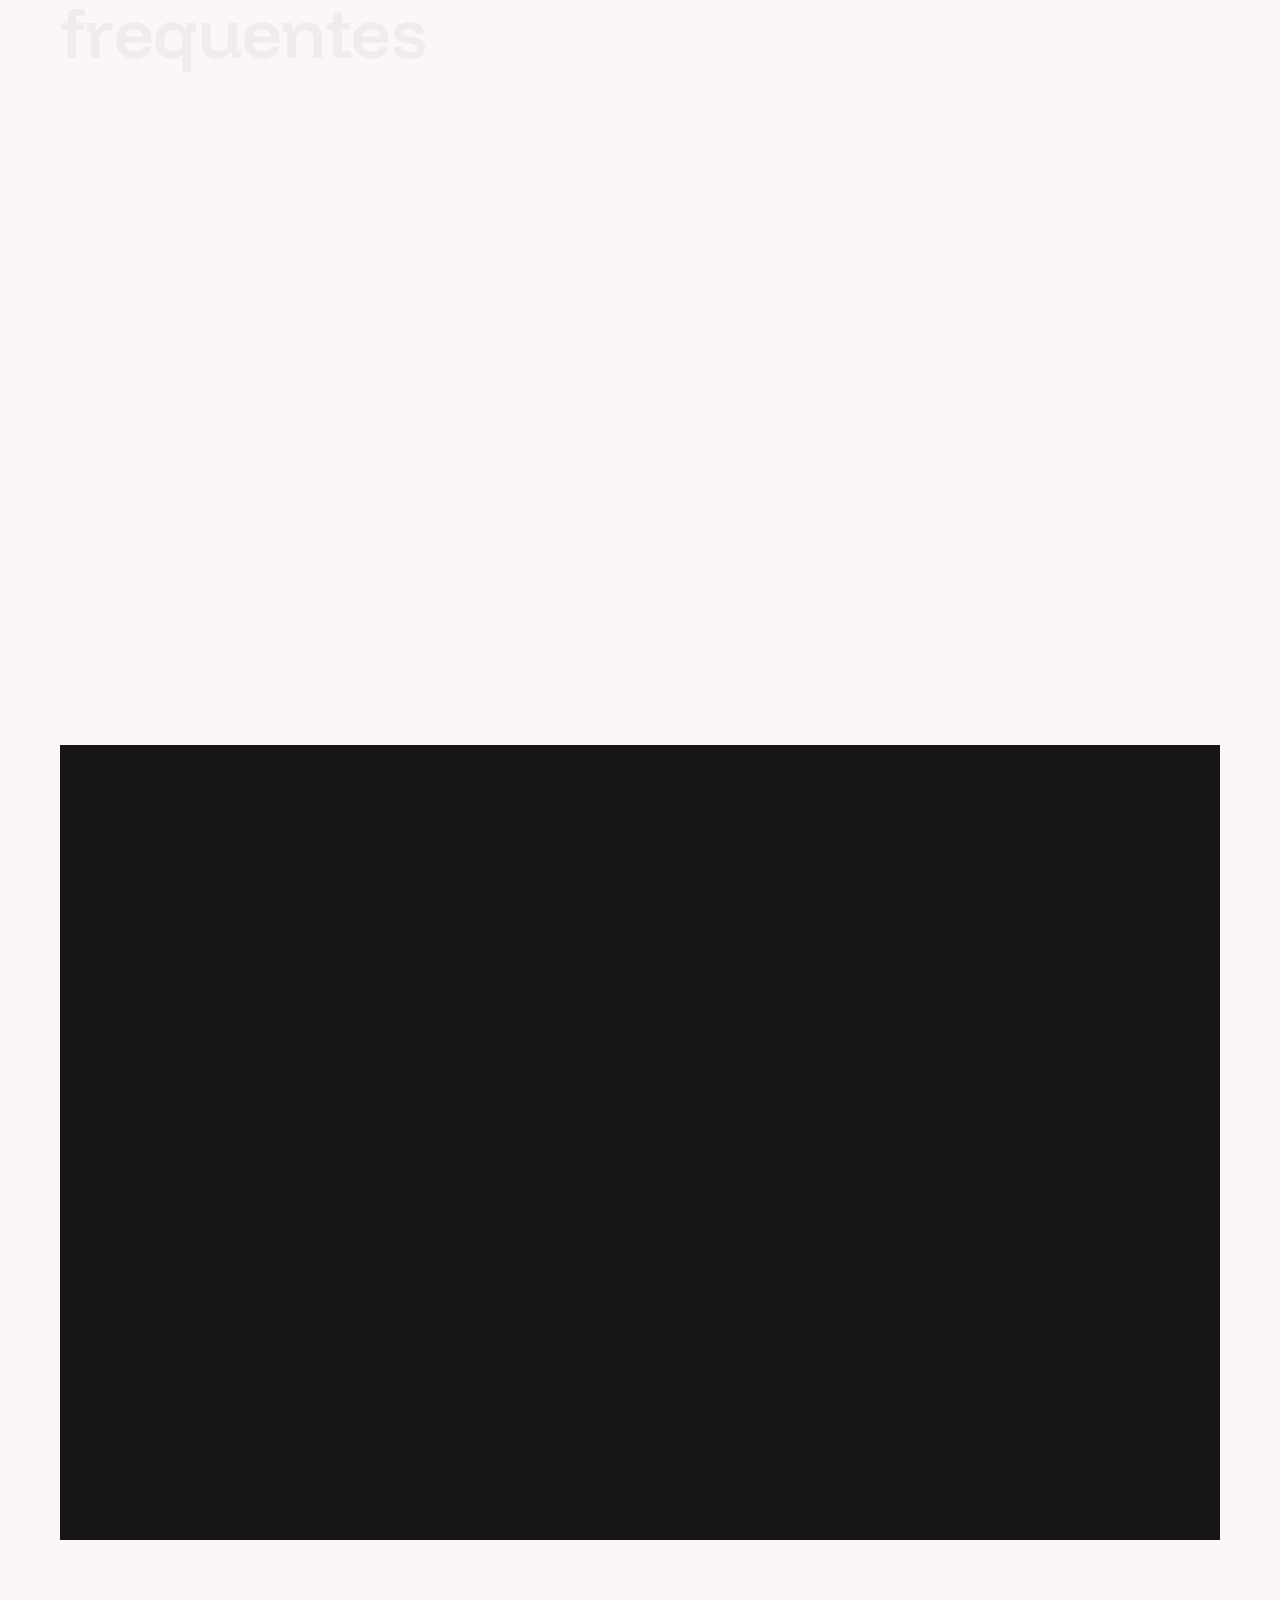
==== commit bc81d707: "Bust the CSS cache so the uncropped menu photo ships to production. Co-authored-by: Cursor <cursorag" ====
--- a/index.html
+++ b/index.html
@@ -1,5 +1,5 @@
 <!DOCTYPE html>
-<html lang="pt-BR" dir="ltr" class="i18n-pending">
+<html lang="pt-BR" dir="ltr" class="i18n-pending" color-scheme="dark">
 
   <head>
     <meta charset="UTF-8">
@@ -8,6 +8,12 @@
     <meta name="author" content="Lopes Web Studio">
     <meta http-equiv="X-UA-Compatible" content="IE=edge">
     <meta name="viewport" content="width=device-width, initial-scale=1.0, viewport-fit=cover">
+    <script>
+      (function () {
+        var saved = localStorage.getItem("template.theme");
+        document.documentElement.setAttribute("color-scheme", saved === "light" ? "light" : "dark");
+      })();
+    </script>
     <script>
       (function () {
         var p = location.pathname;
@@ -24,9 +30,8 @@
     <link rel="stylesheet" type="text/css" href="css/loaders/loader.css">
     <link rel="stylesheet" type="text/css" href="css/plugins.css">
     <link rel="stylesheet" type="text/css" href="css/main.css">
-    <link rel="stylesheet" type="text/css" href="css/custom.css?v=22">
-    <meta name="theme-color" media="(prefers-color-scheme: light)" content="#FAF7F6">
-    <meta name="theme-color" media="(prefers-color-scheme: dark)" content="#161616">
+    <link rel="stylesheet" type="text/css" href="css/custom.css?v=23">
+    <meta name="theme-color" content="#161616">
     <meta name="msapplication-navbutton-color" content="#161616">
     <meta name="mobile-web-app-capable" content="yes">
     <meta name="apple-mobile-web-app-status-bar-style" content="black-translucent">
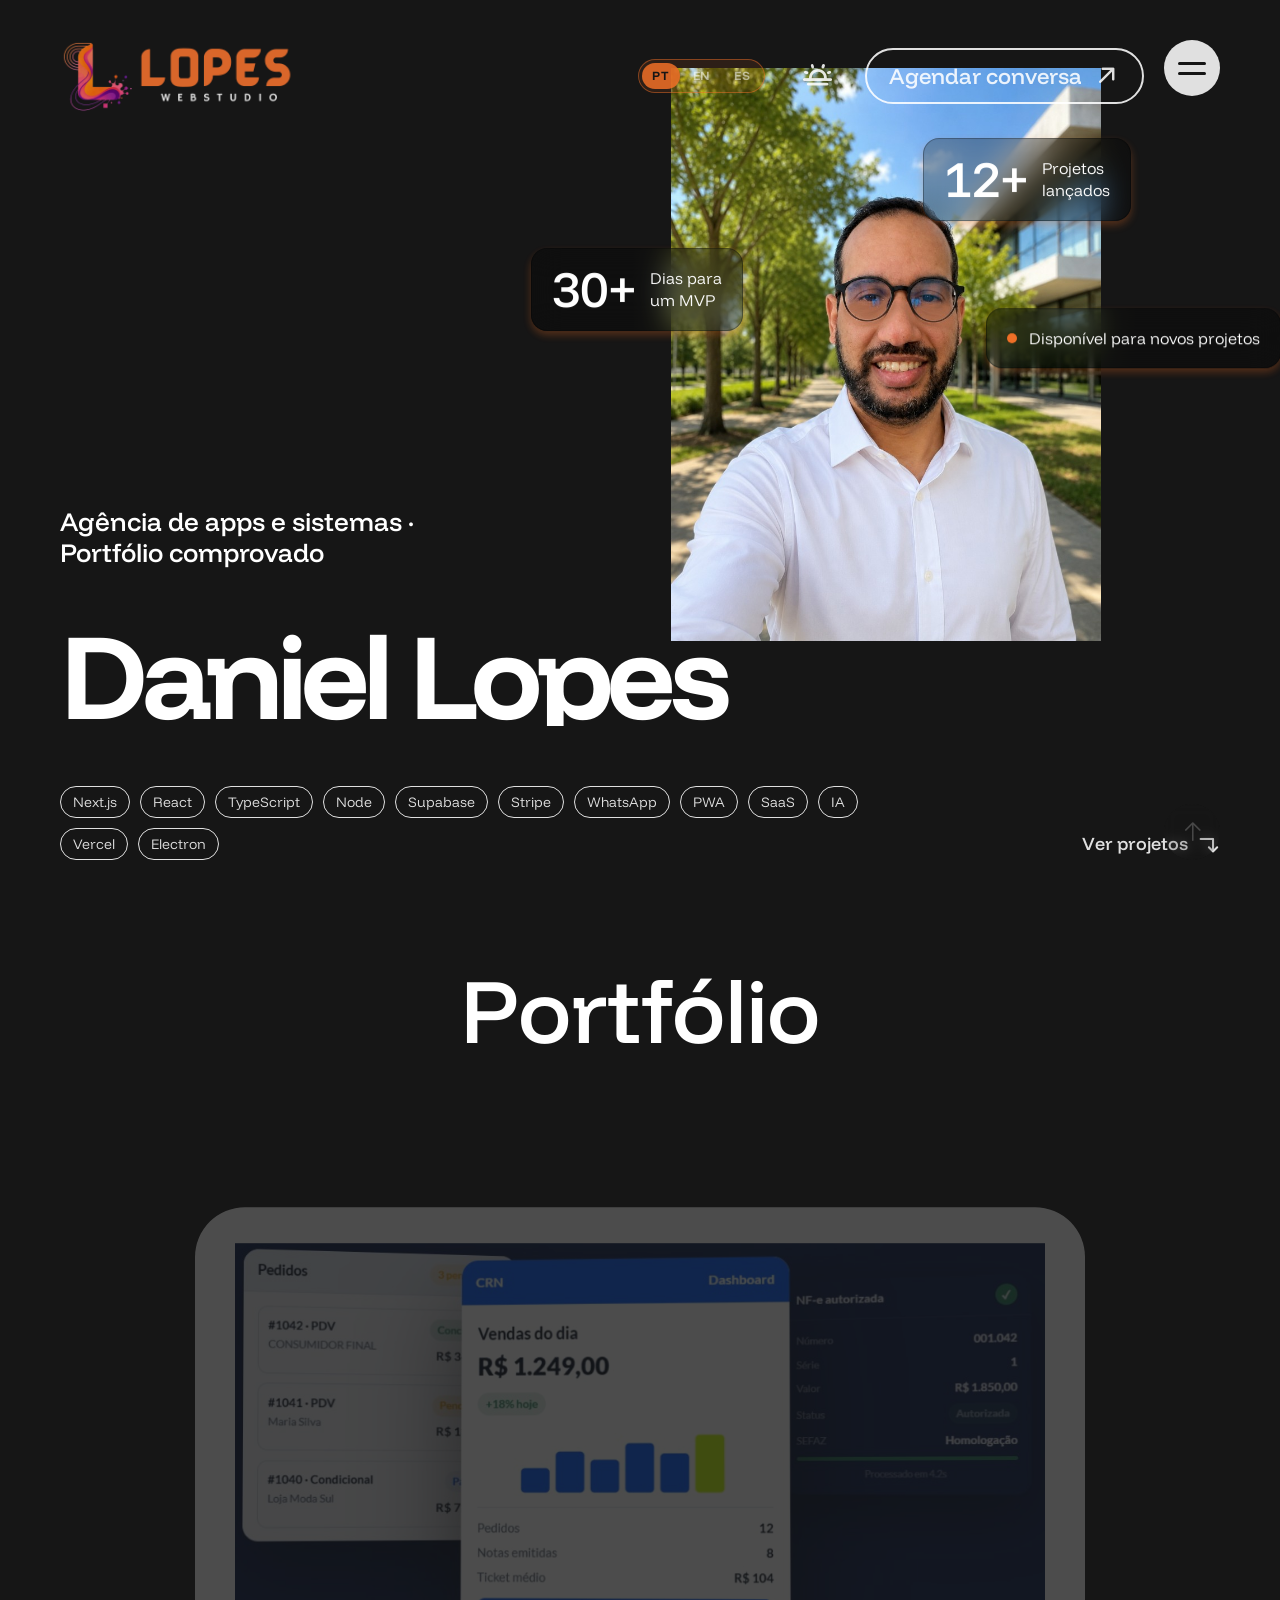
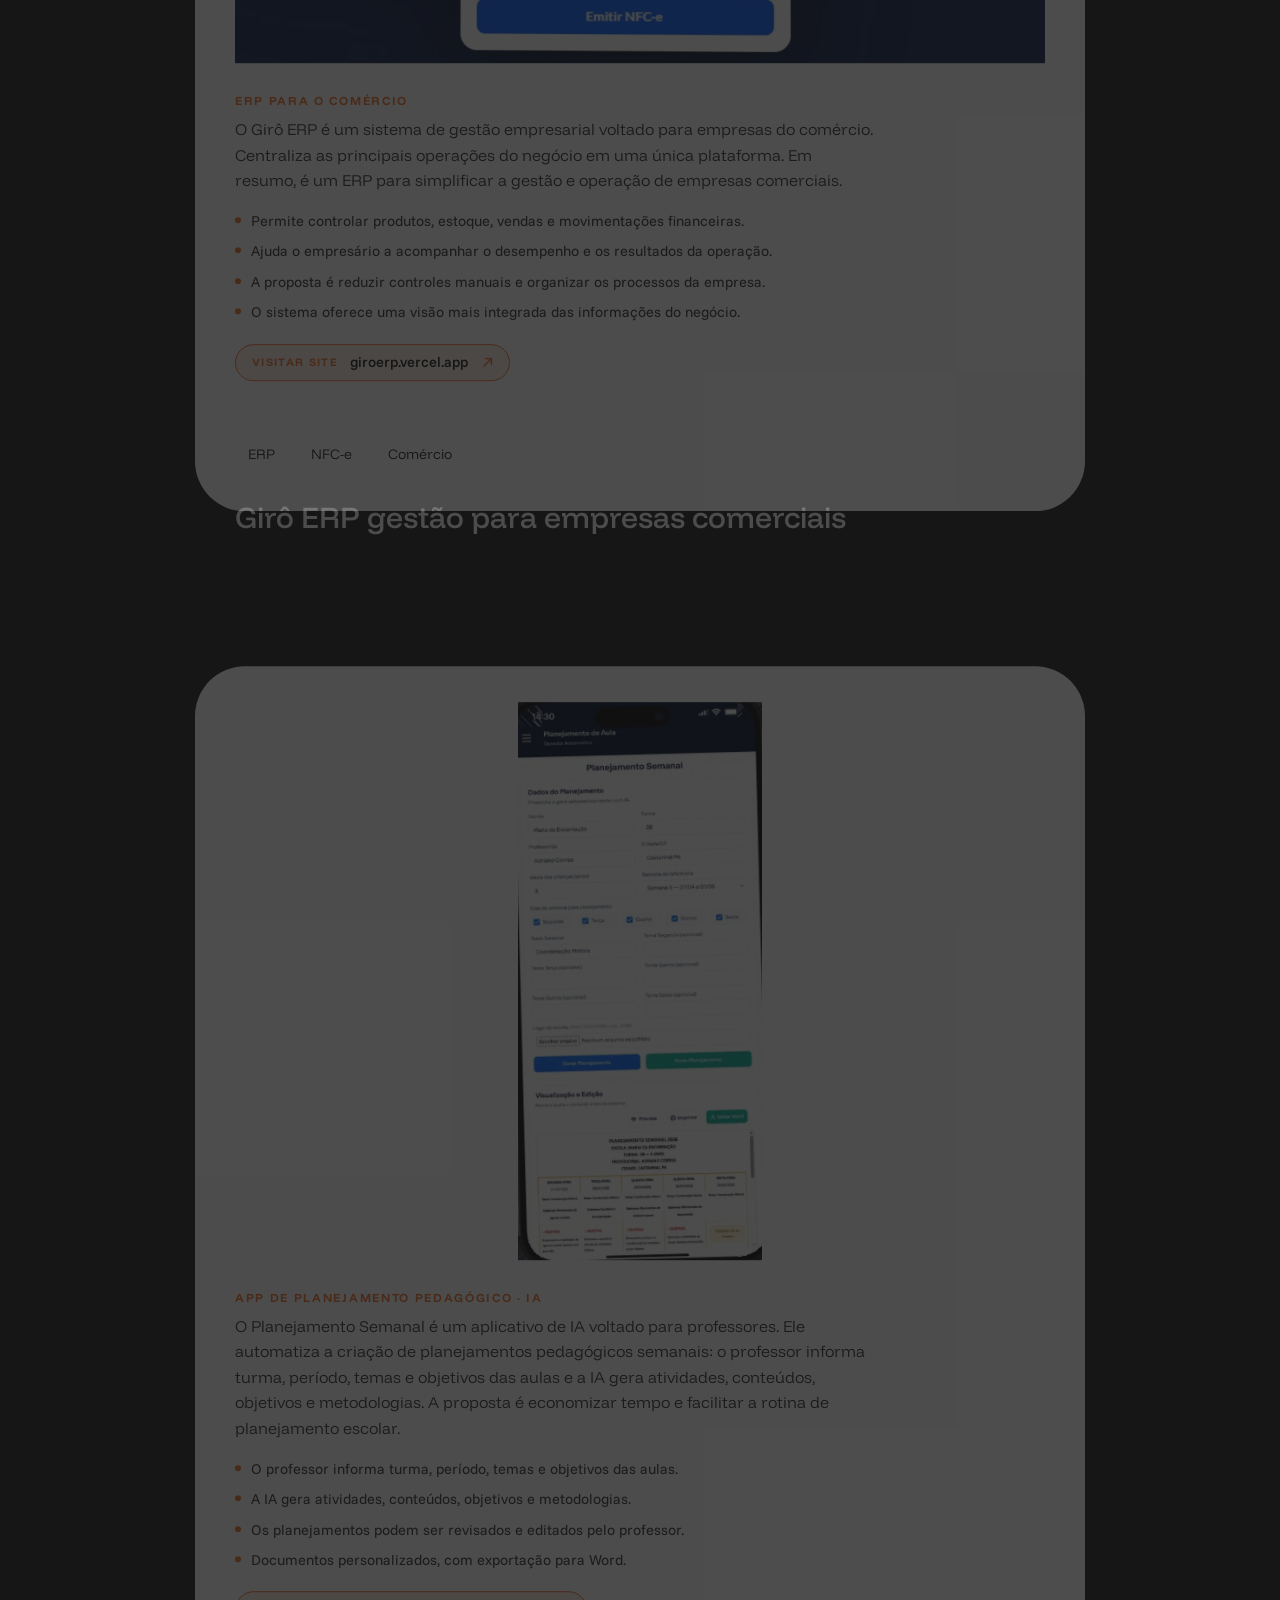
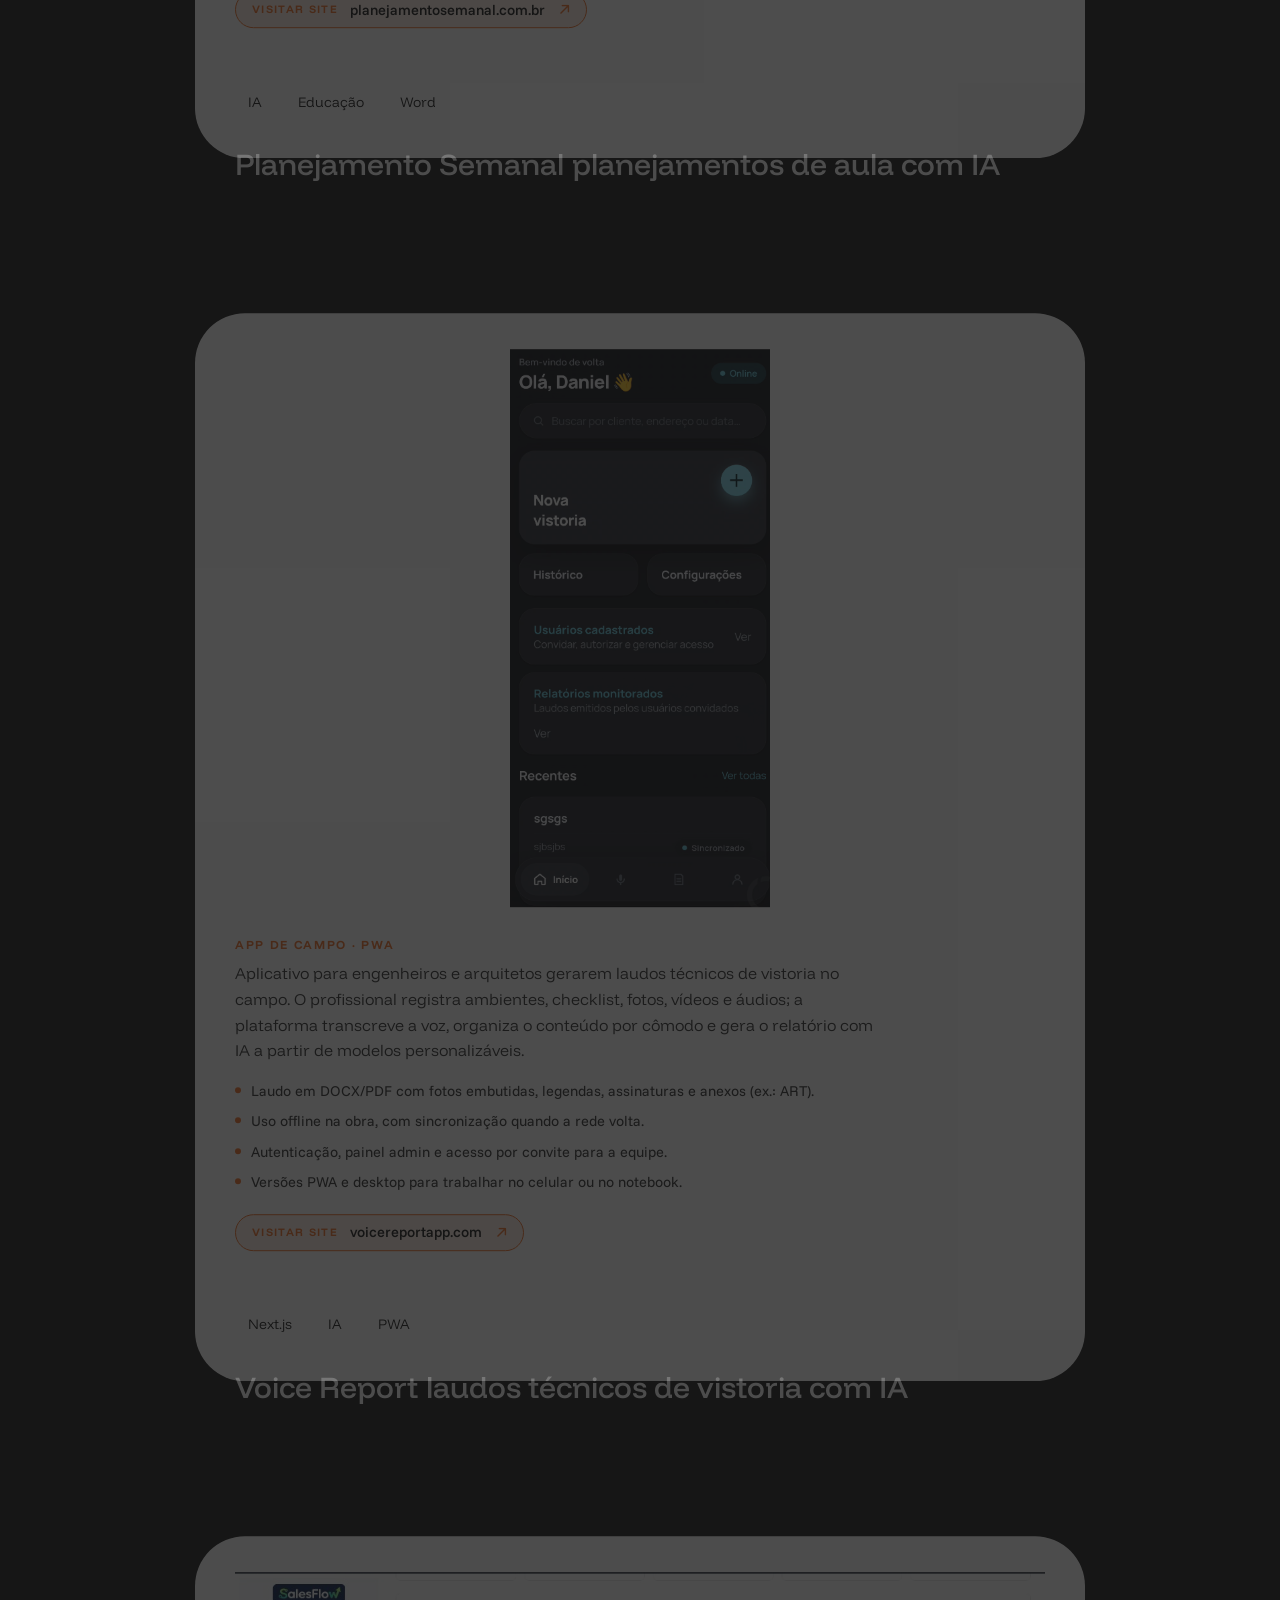
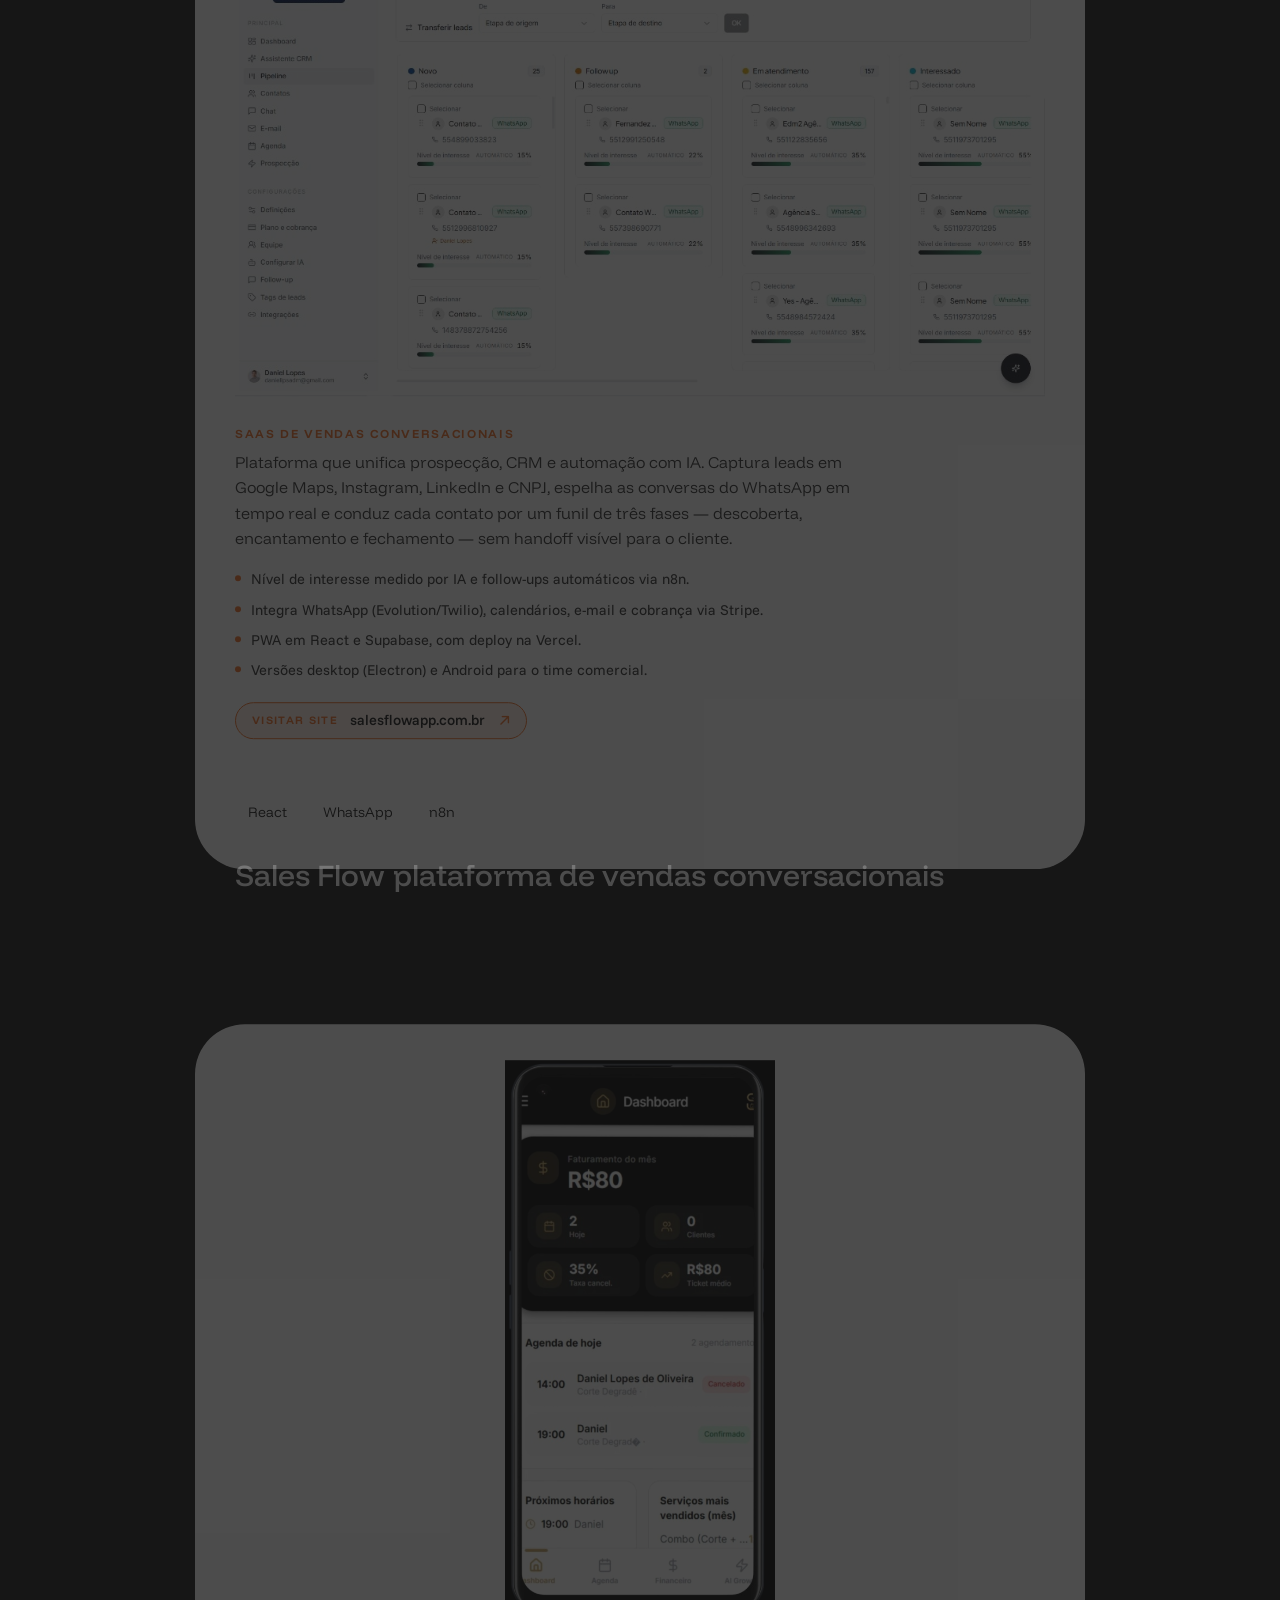
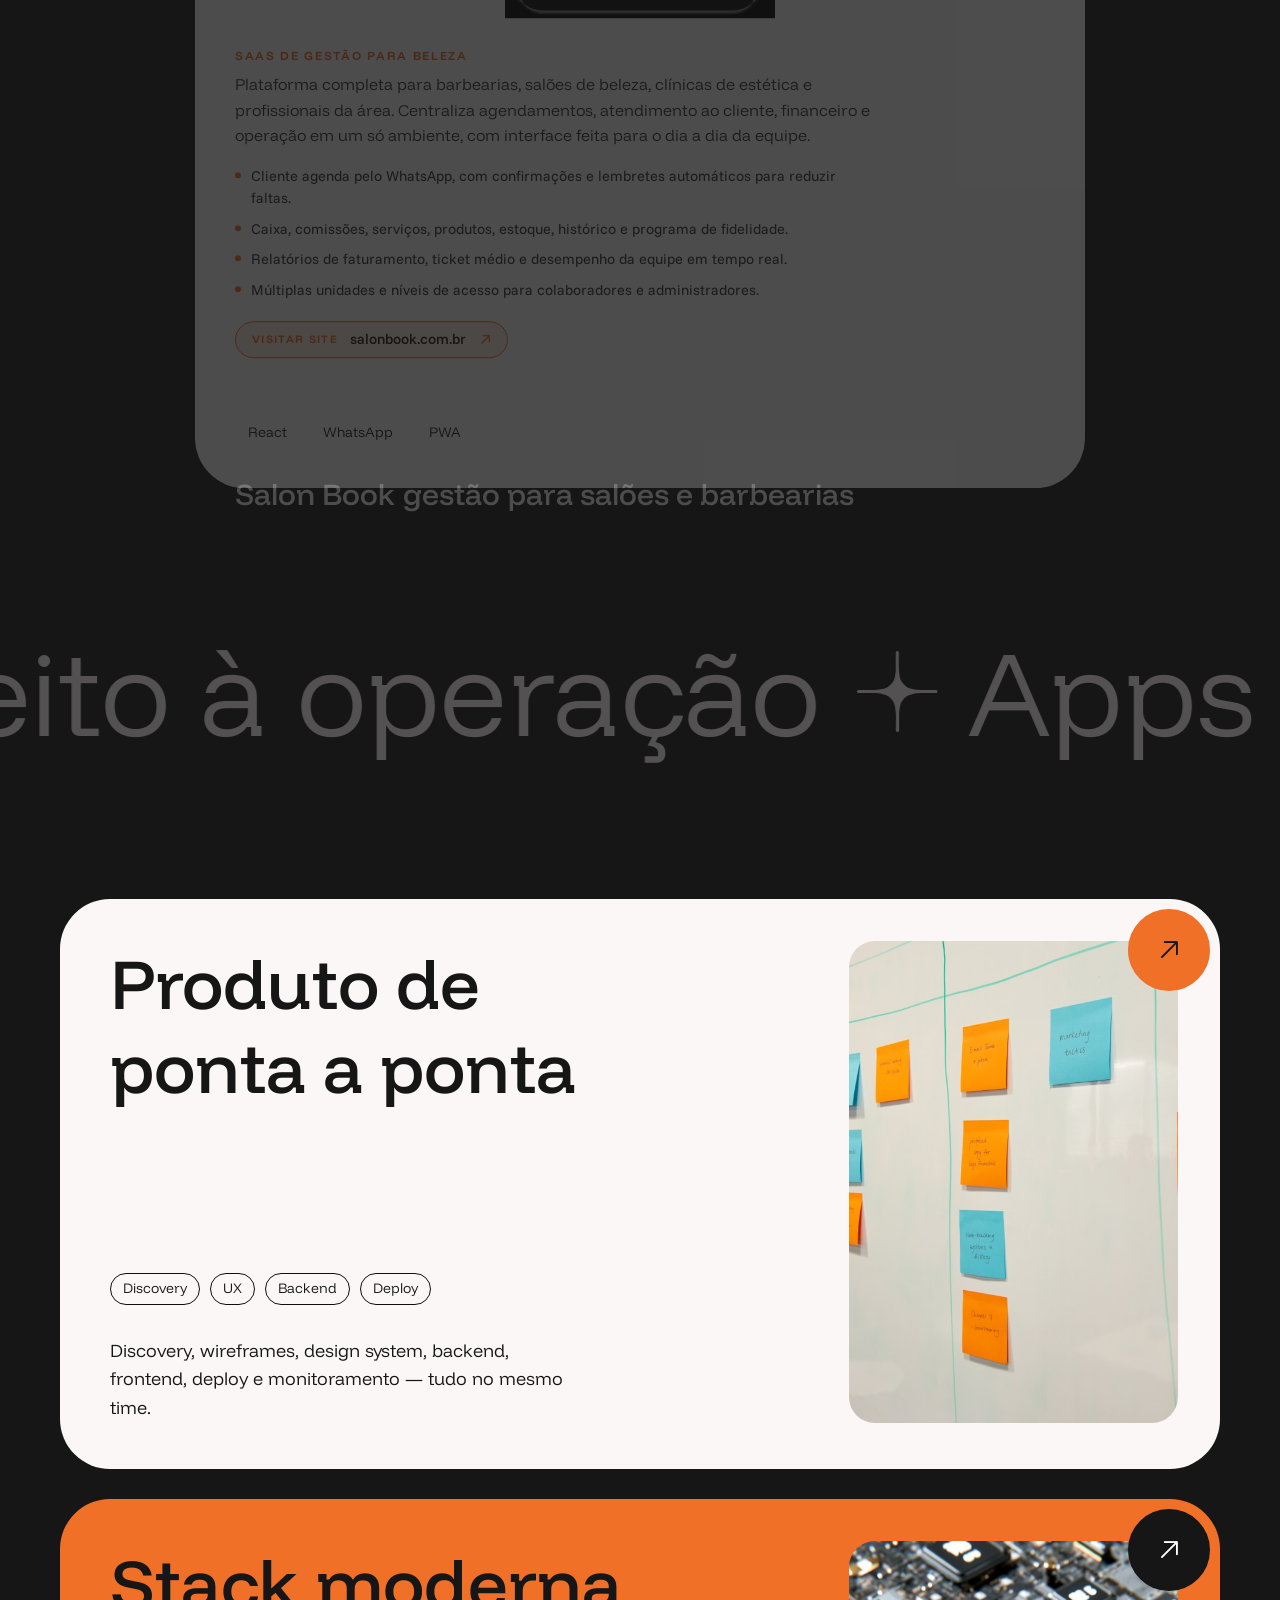
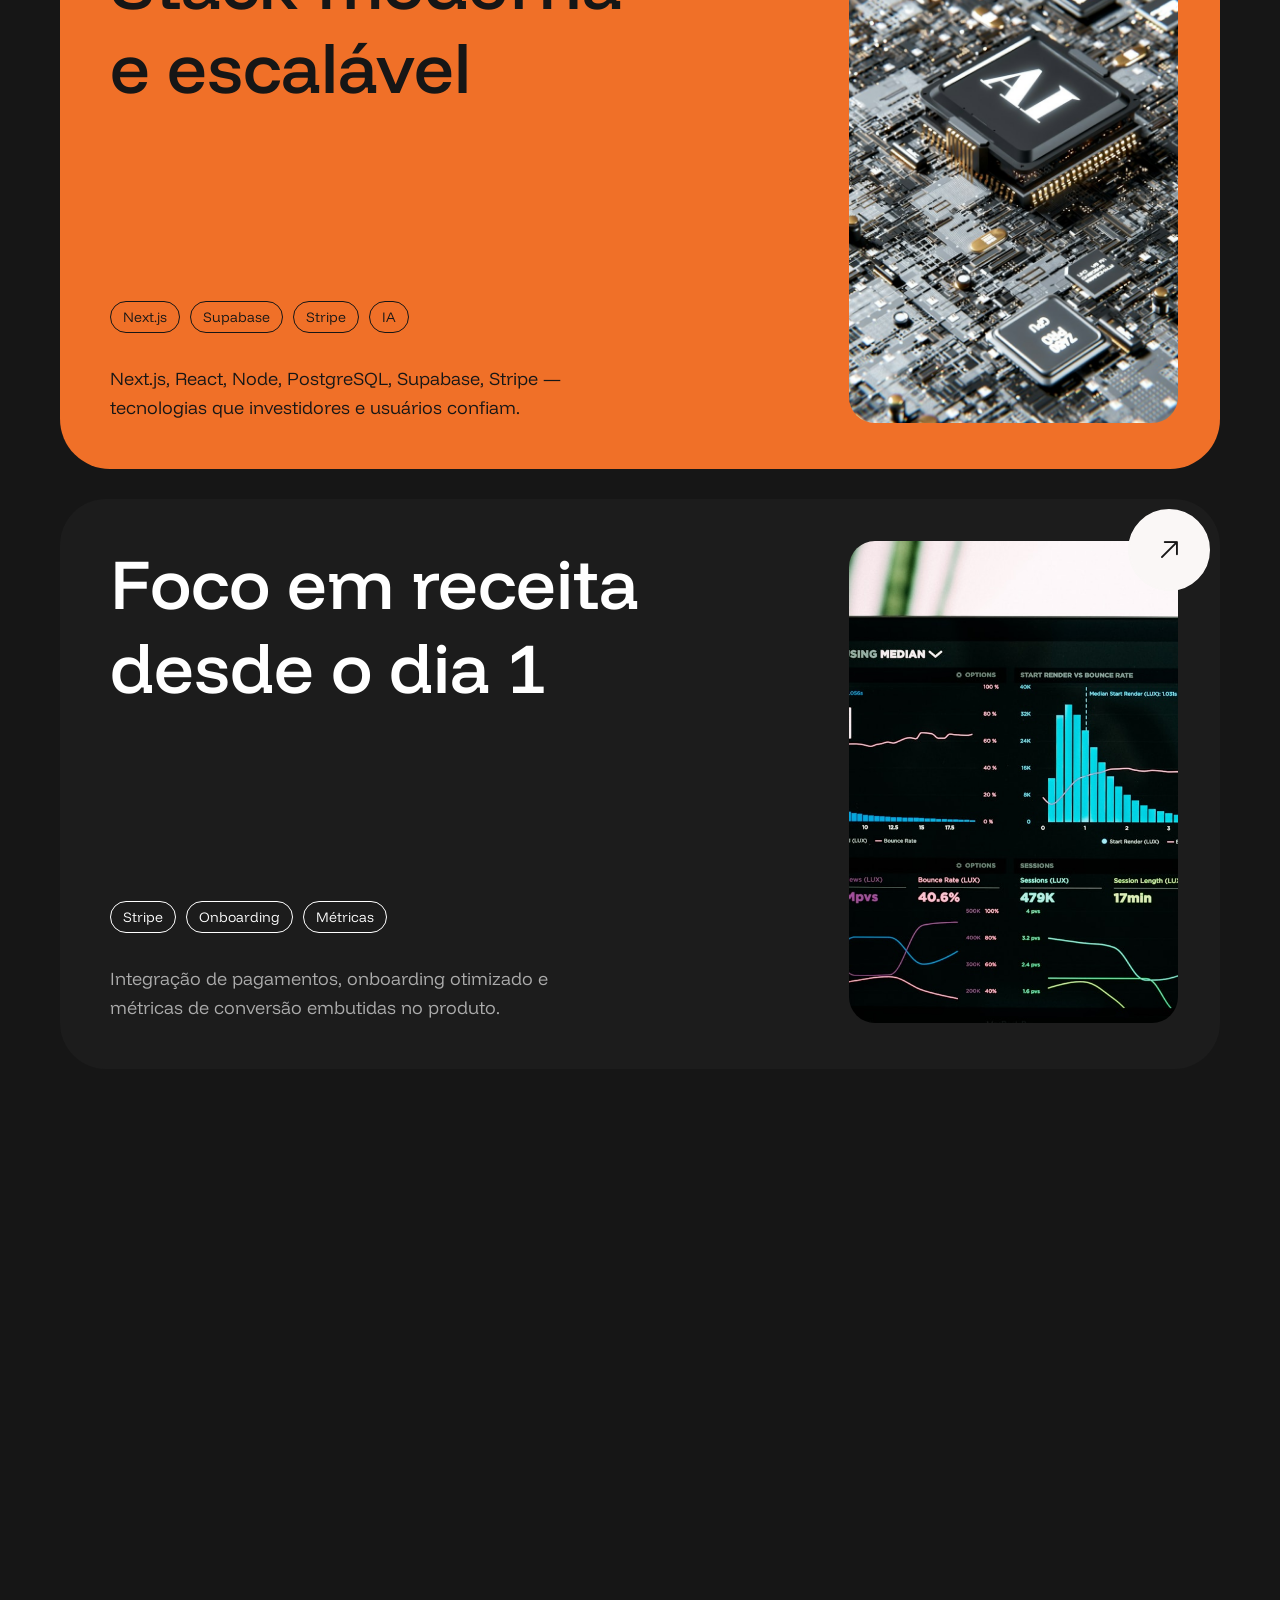
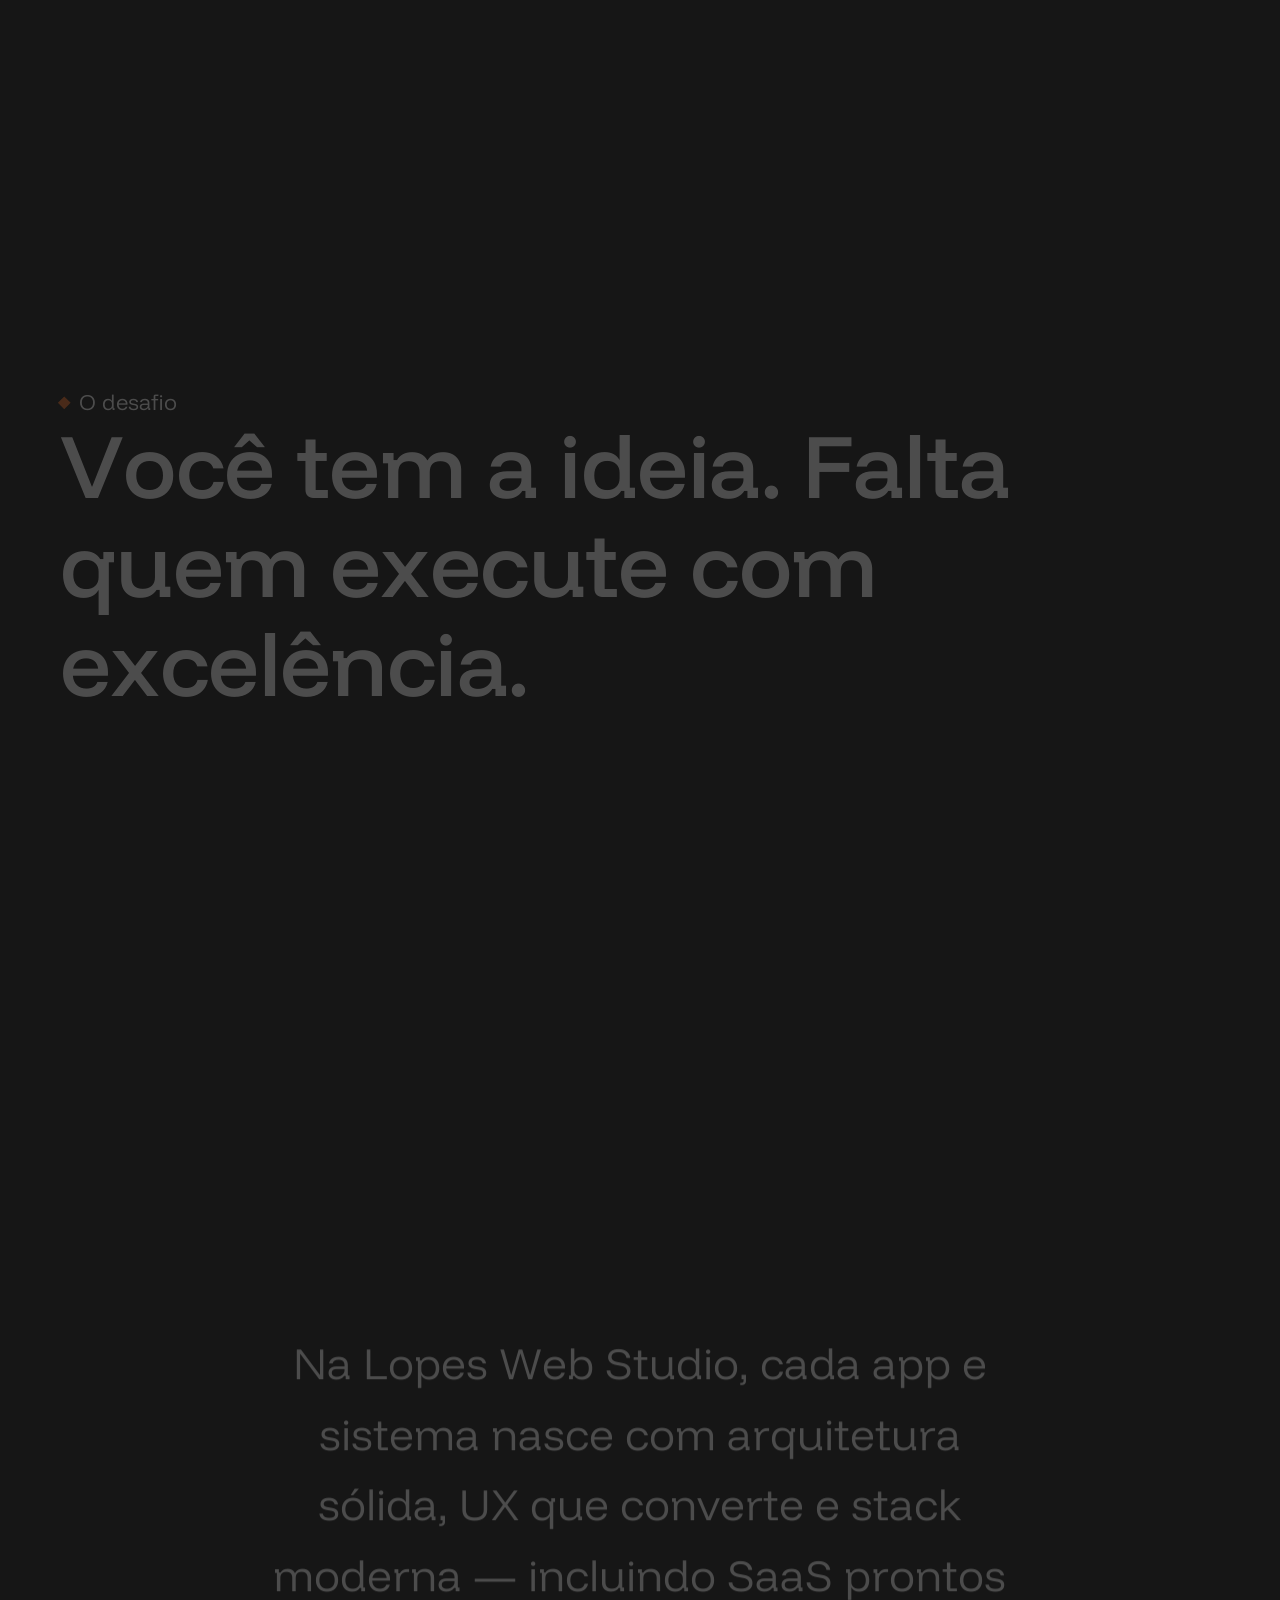
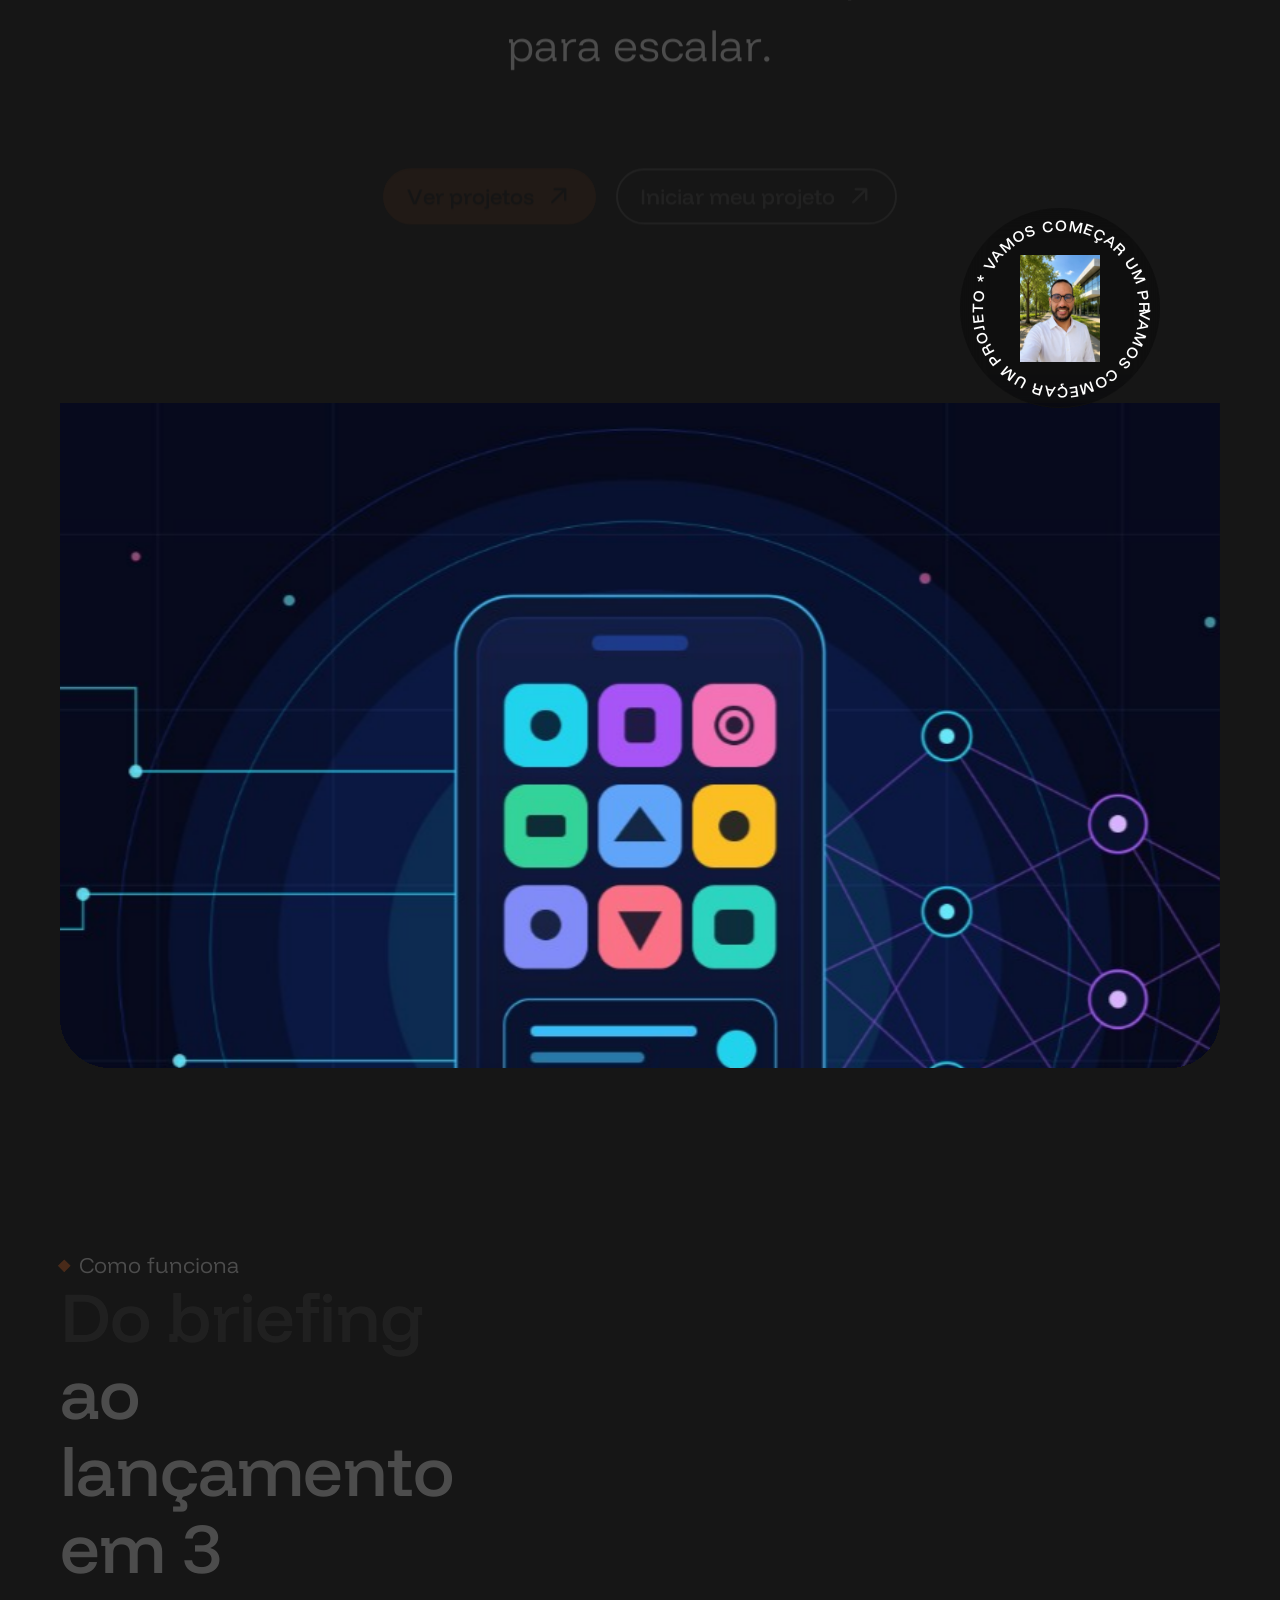
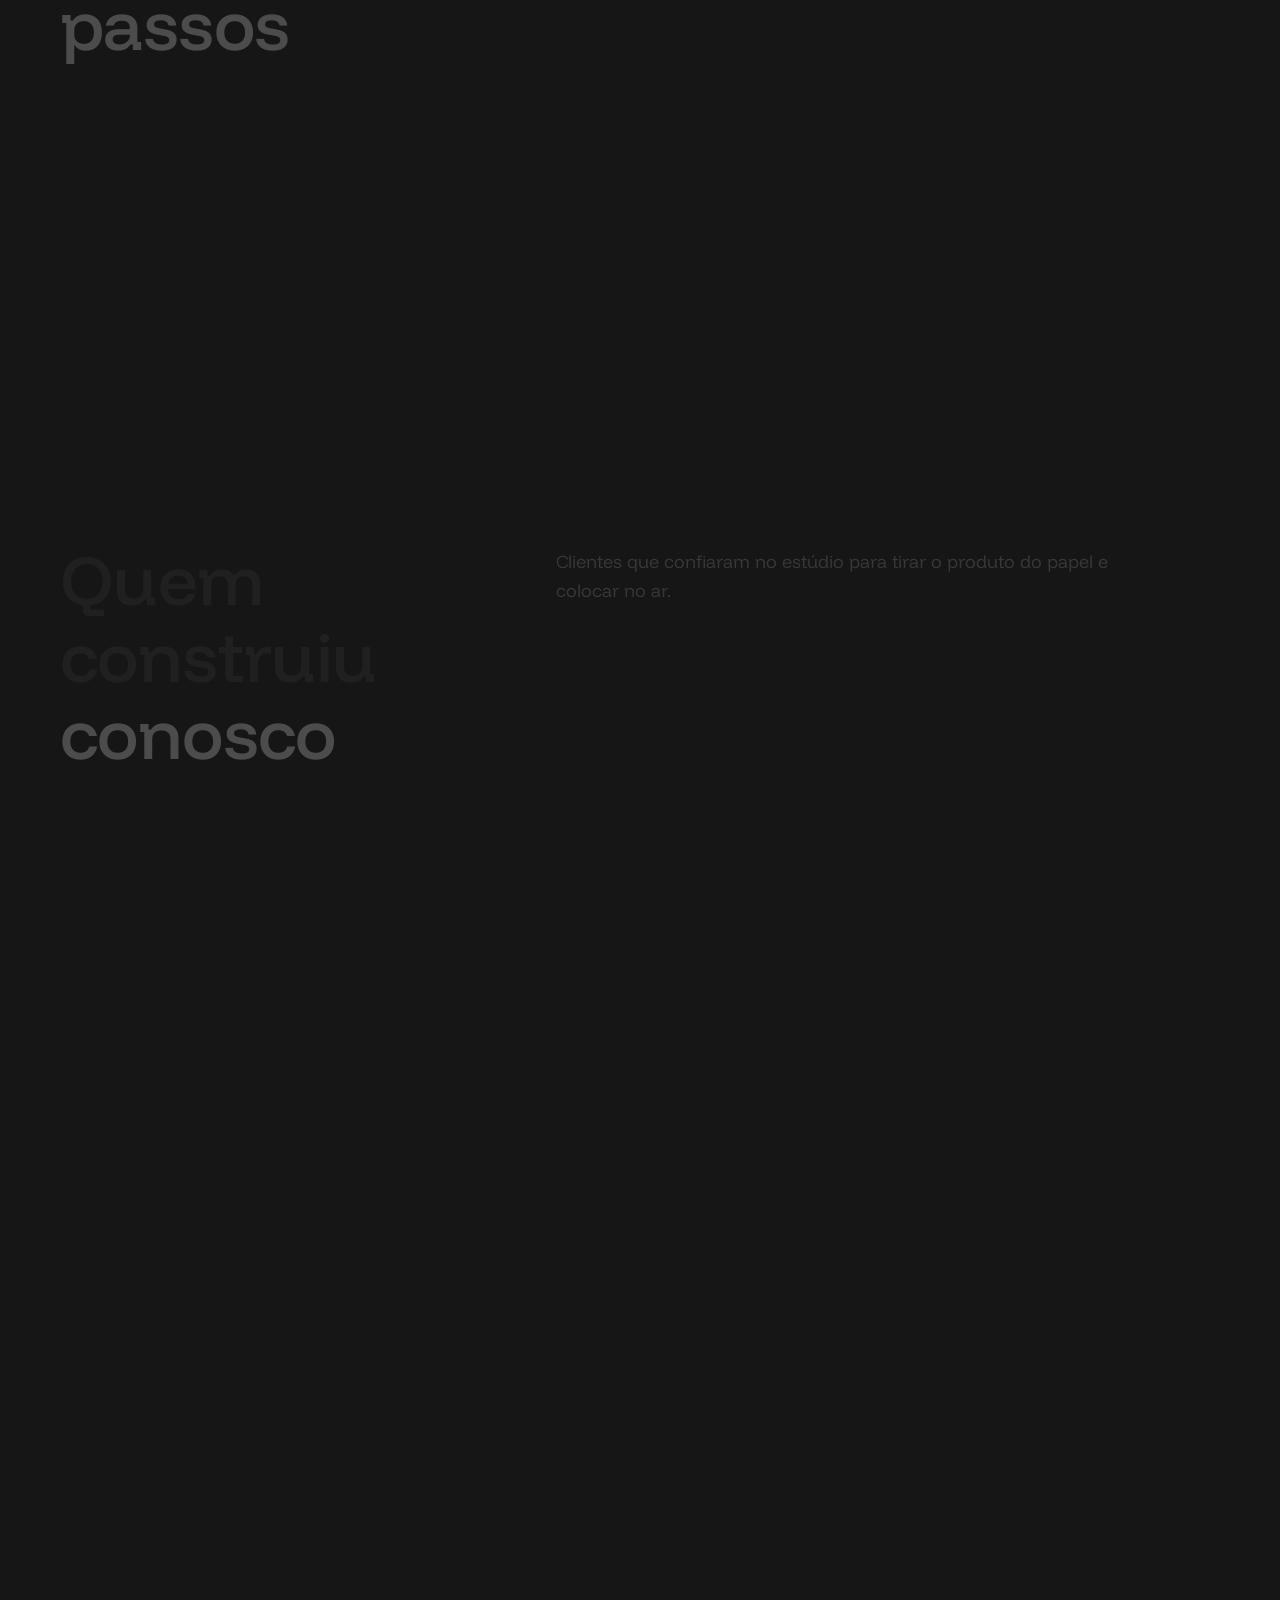
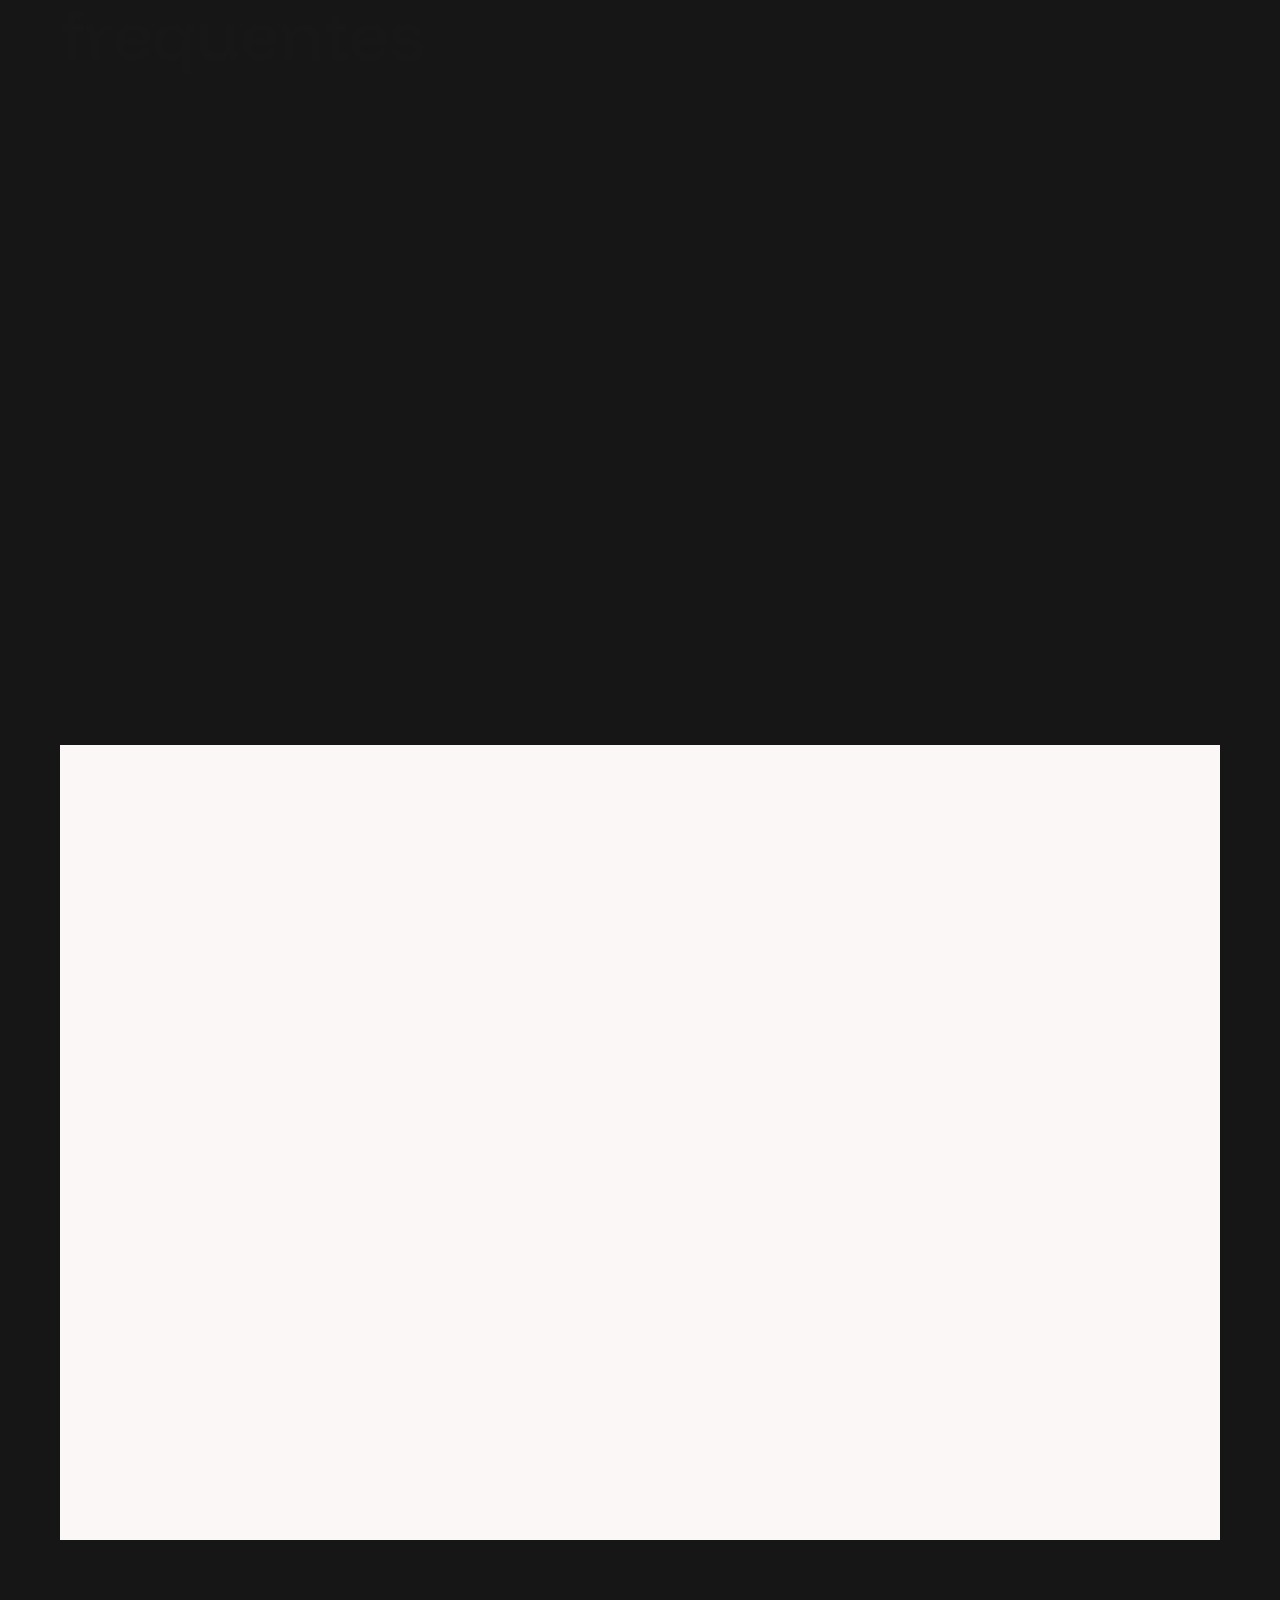
==== commit 27bffbcf: "Keep only the CSS cache bump in index.html. Co-authored-by: Cursor <cursoragent@cursor.com>" ====
--- a/index.html
+++ b/index.html
@@ -1,5 +1,5 @@
 <!DOCTYPE html>
-<html lang="pt-BR" dir="ltr" class="i18n-pending" color-scheme="dark">
+<html lang="pt-BR" dir="ltr" class="i18n-pending">
 
   <head>
     <meta charset="UTF-8">
@@ -8,12 +8,6 @@
     <meta name="author" content="Lopes Web Studio">
     <meta http-equiv="X-UA-Compatible" content="IE=edge">
     <meta name="viewport" content="width=device-width, initial-scale=1.0, viewport-fit=cover">
-    <script>
-      (function () {
-        var saved = localStorage.getItem("template.theme");
-        document.documentElement.setAttribute("color-scheme", saved === "light" ? "light" : "dark");
-      })();
-    </script>
     <script>
       (function () {
         var p = location.pathname;
@@ -31,7 +25,8 @@
     <link rel="stylesheet" type="text/css" href="css/plugins.css">
     <link rel="stylesheet" type="text/css" href="css/main.css">
     <link rel="stylesheet" type="text/css" href="css/custom.css?v=23">
-    <meta name="theme-color" content="#161616">
+    <meta name="theme-color" media="(prefers-color-scheme: light)" content="#FAF7F6">
+    <meta name="theme-color" media="(prefers-color-scheme: dark)" content="#161616">
     <meta name="msapplication-navbutton-color" content="#161616">
     <meta name="mobile-web-app-capable" content="yes">
     <meta name="apple-mobile-web-app-status-bar-style" content="black-translucent">
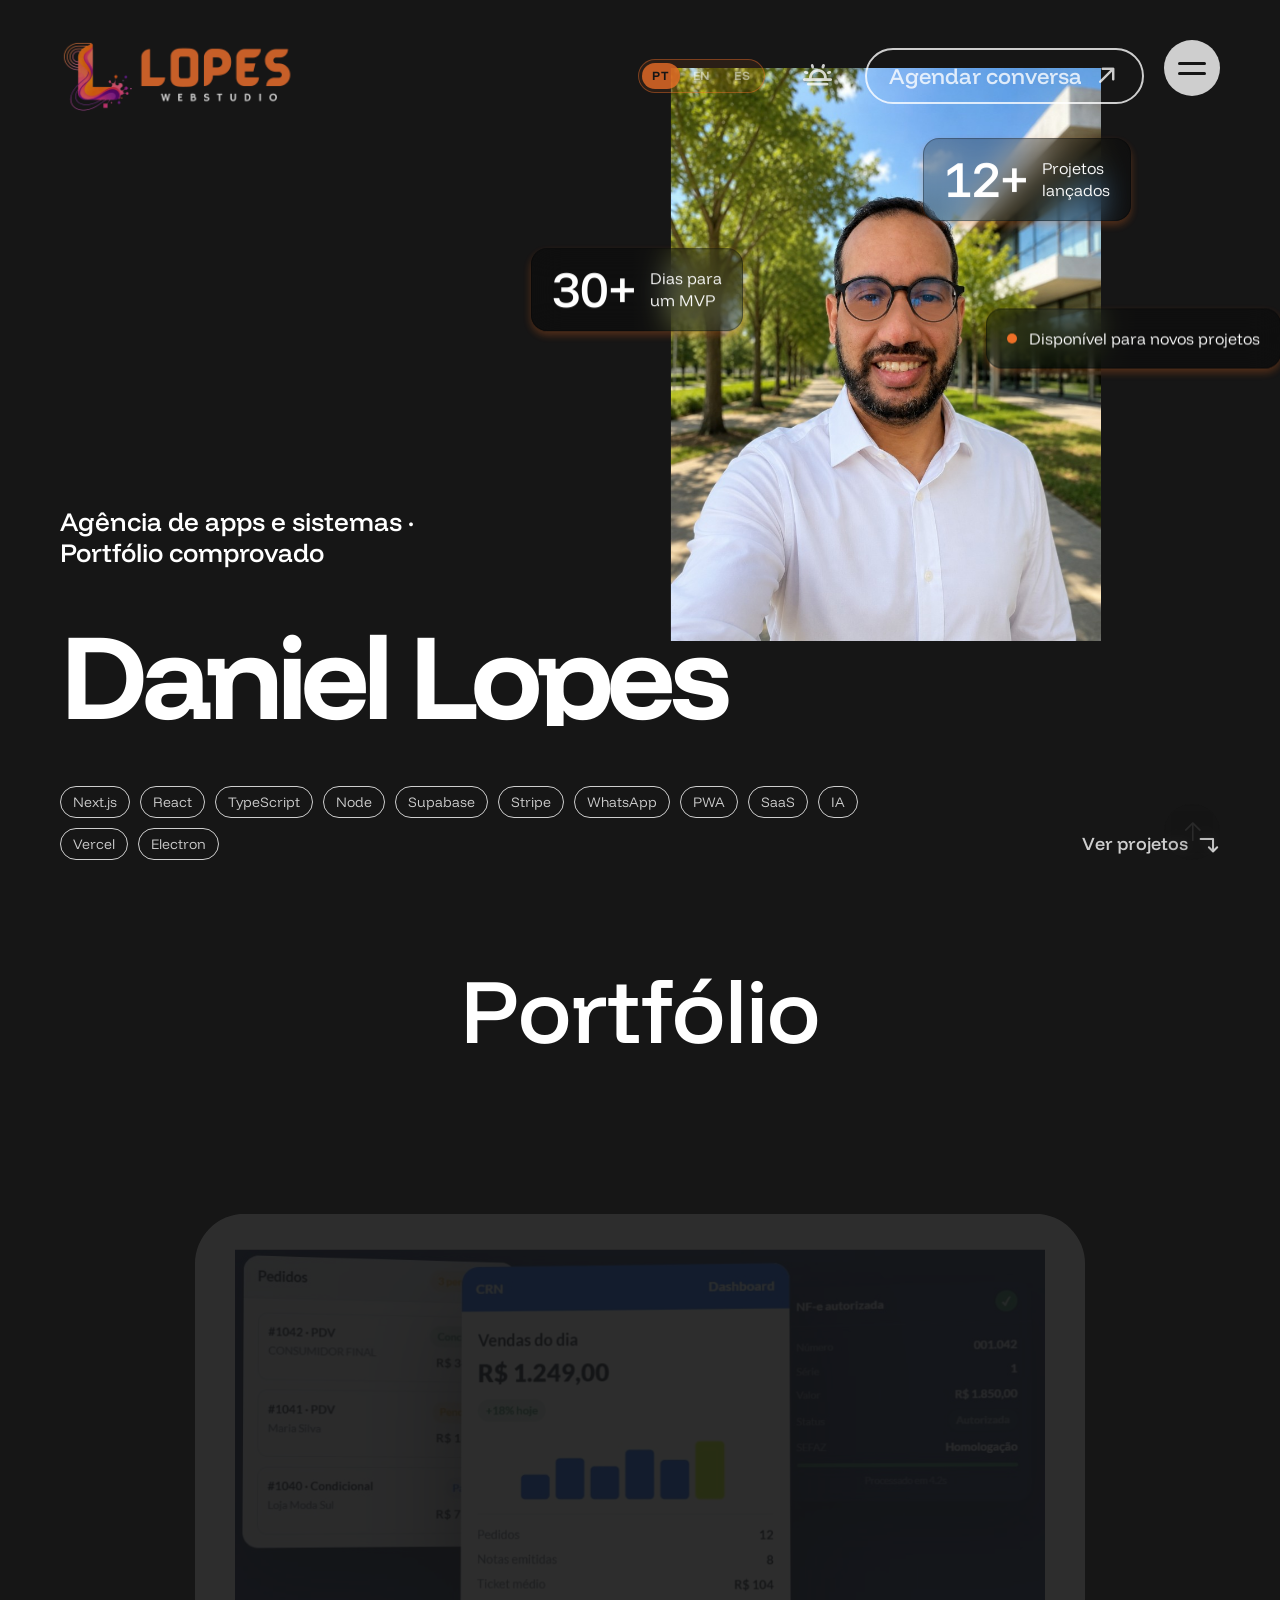
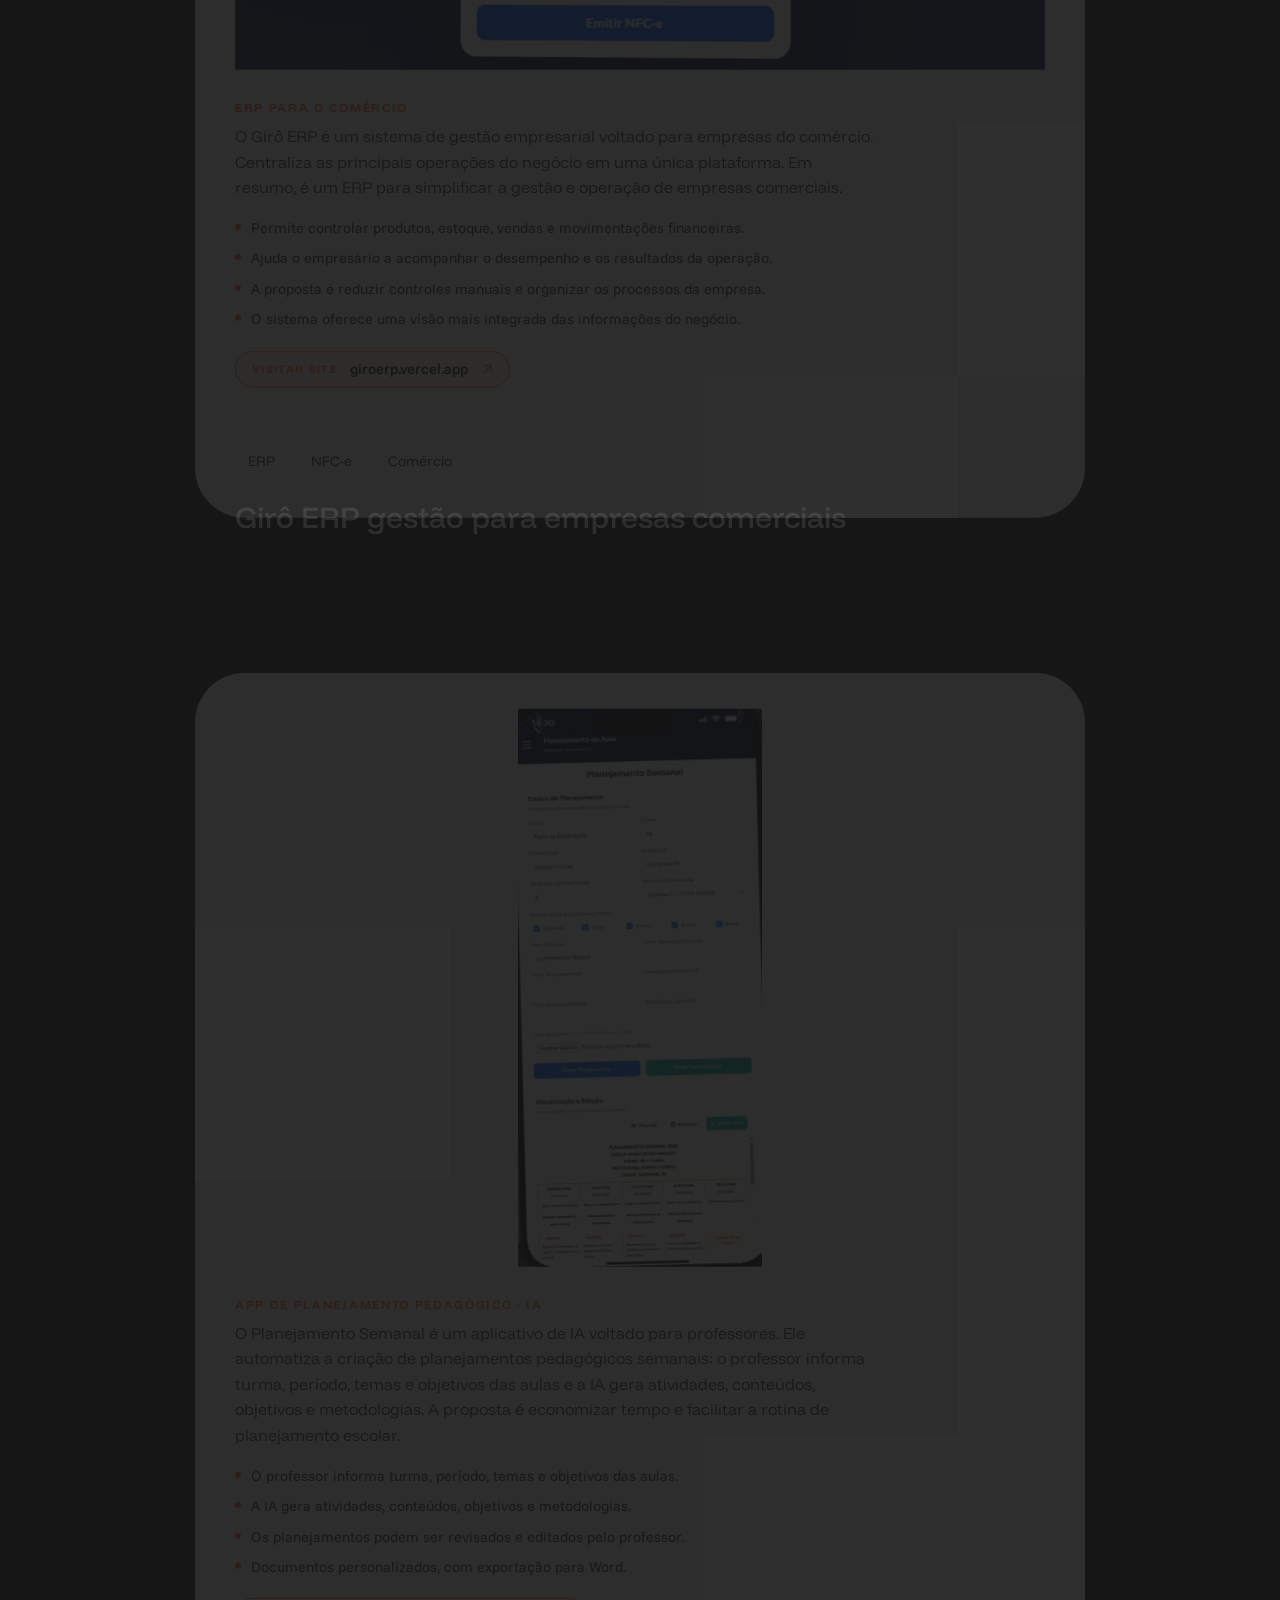
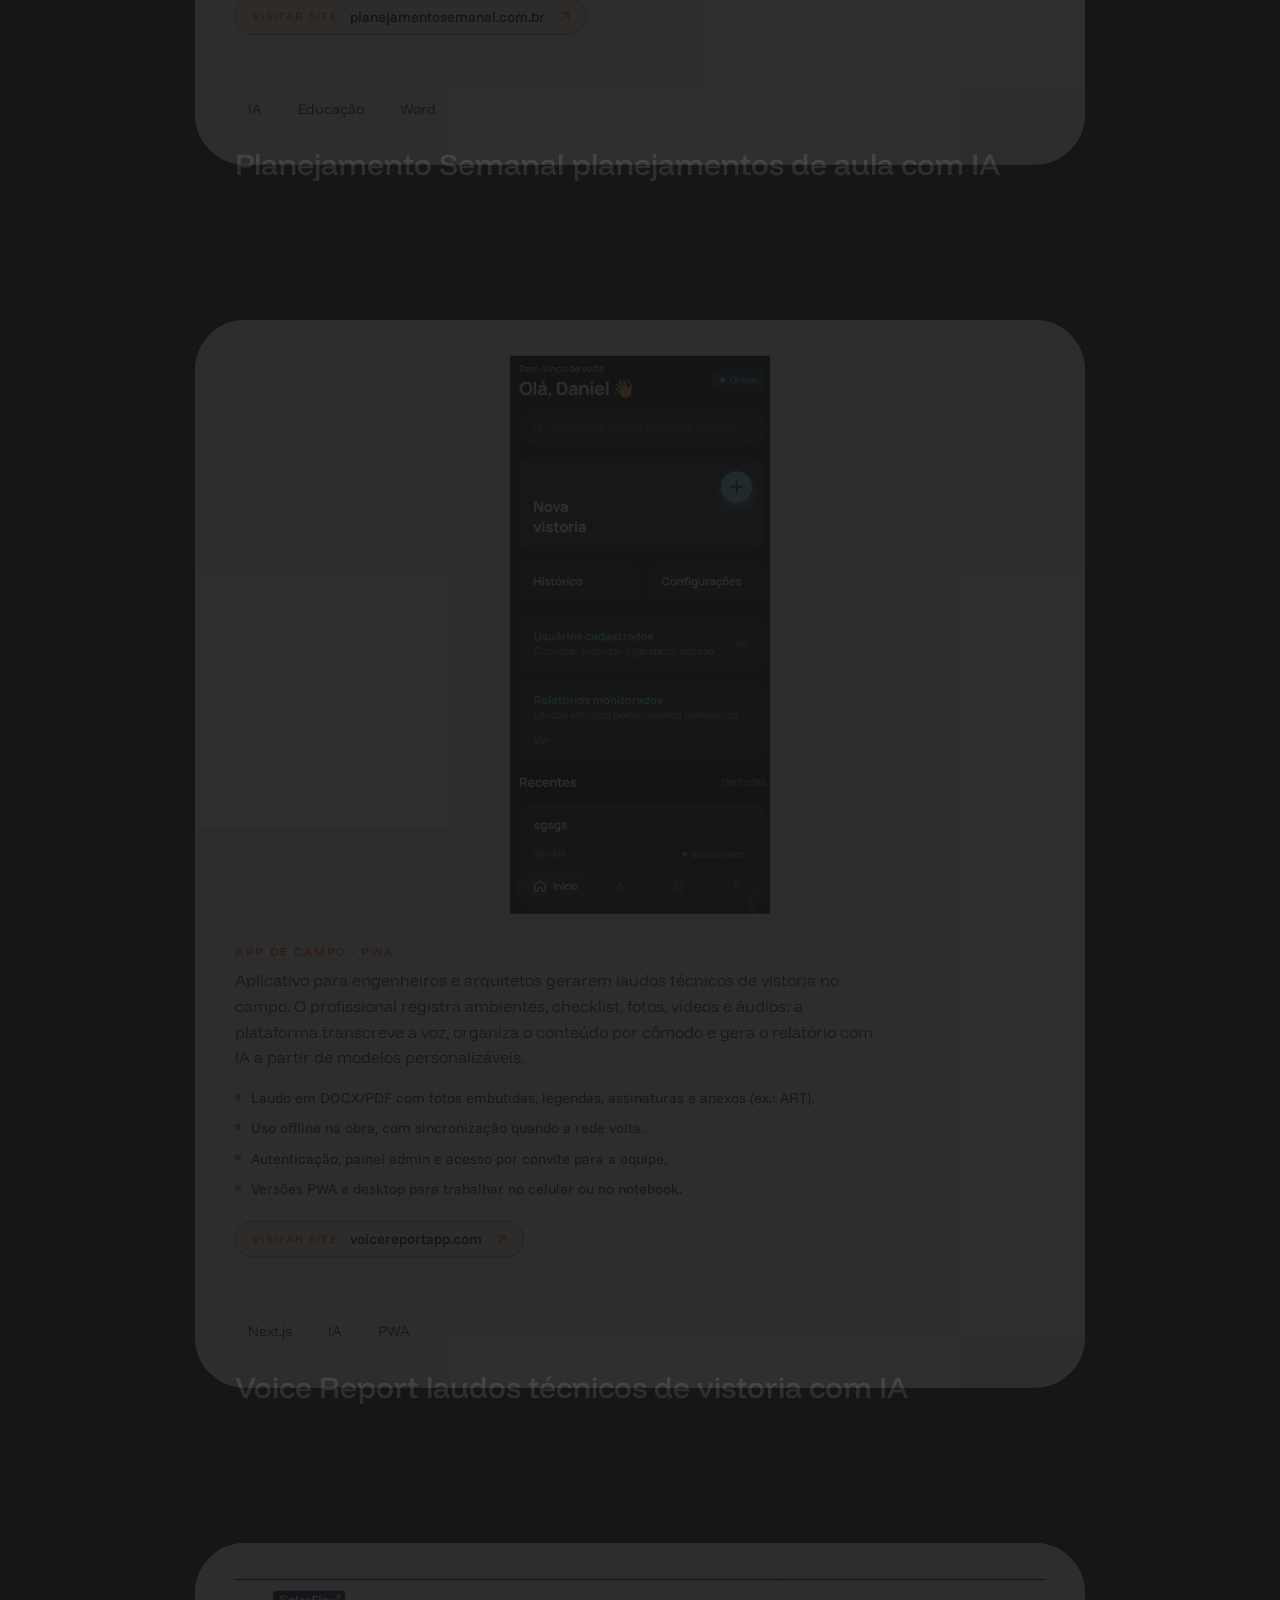
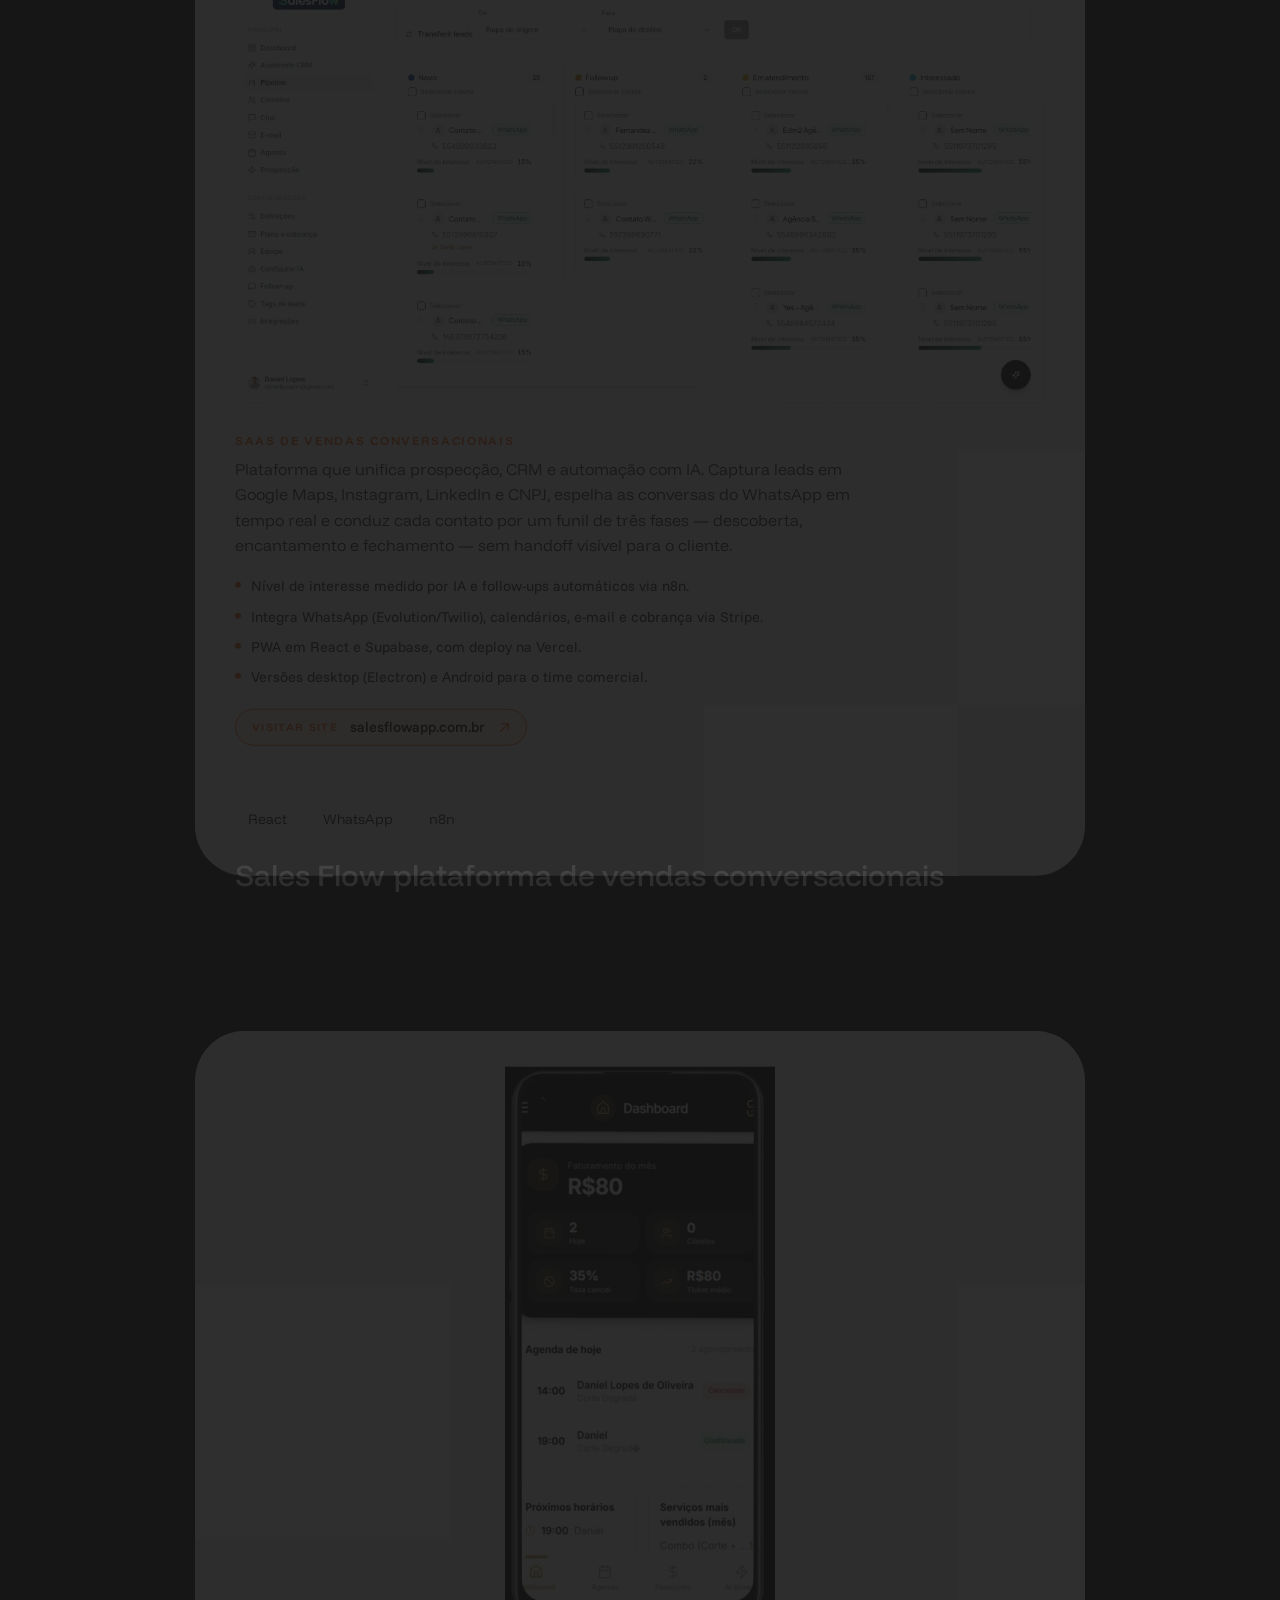
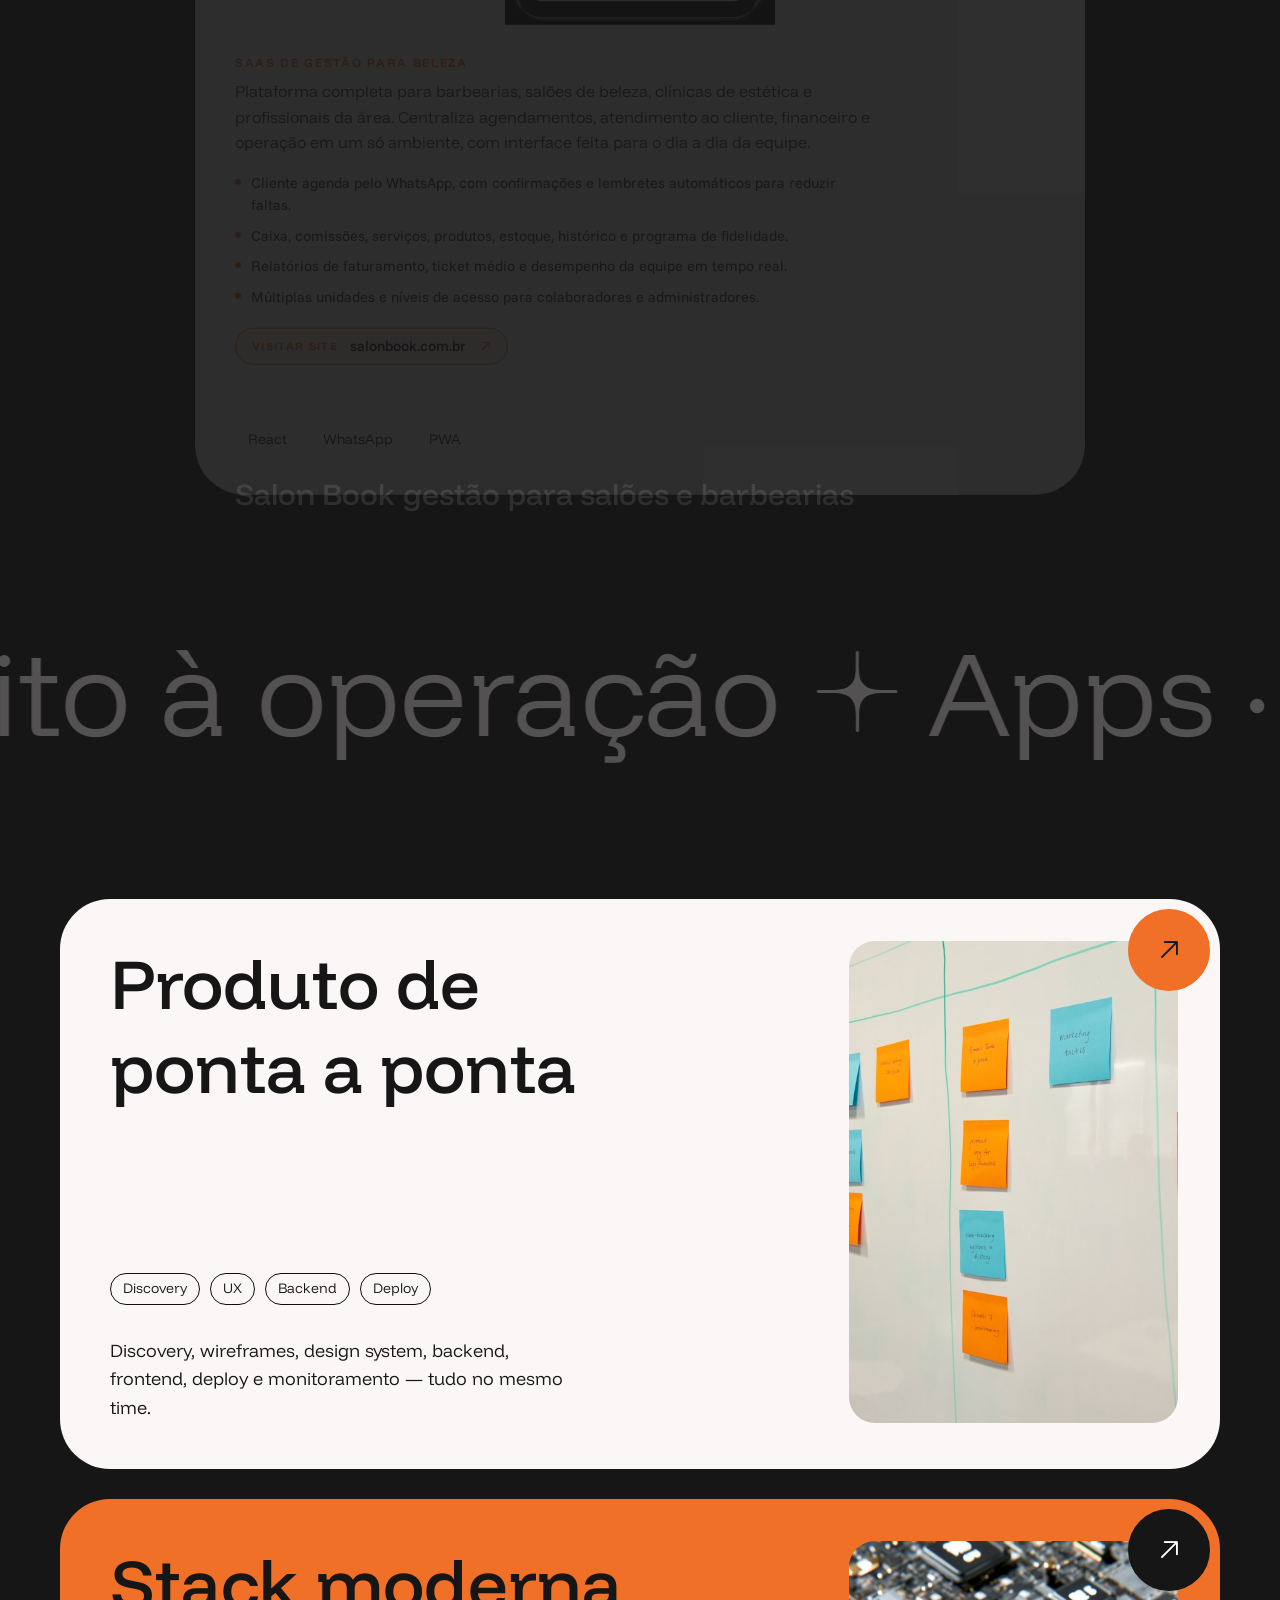
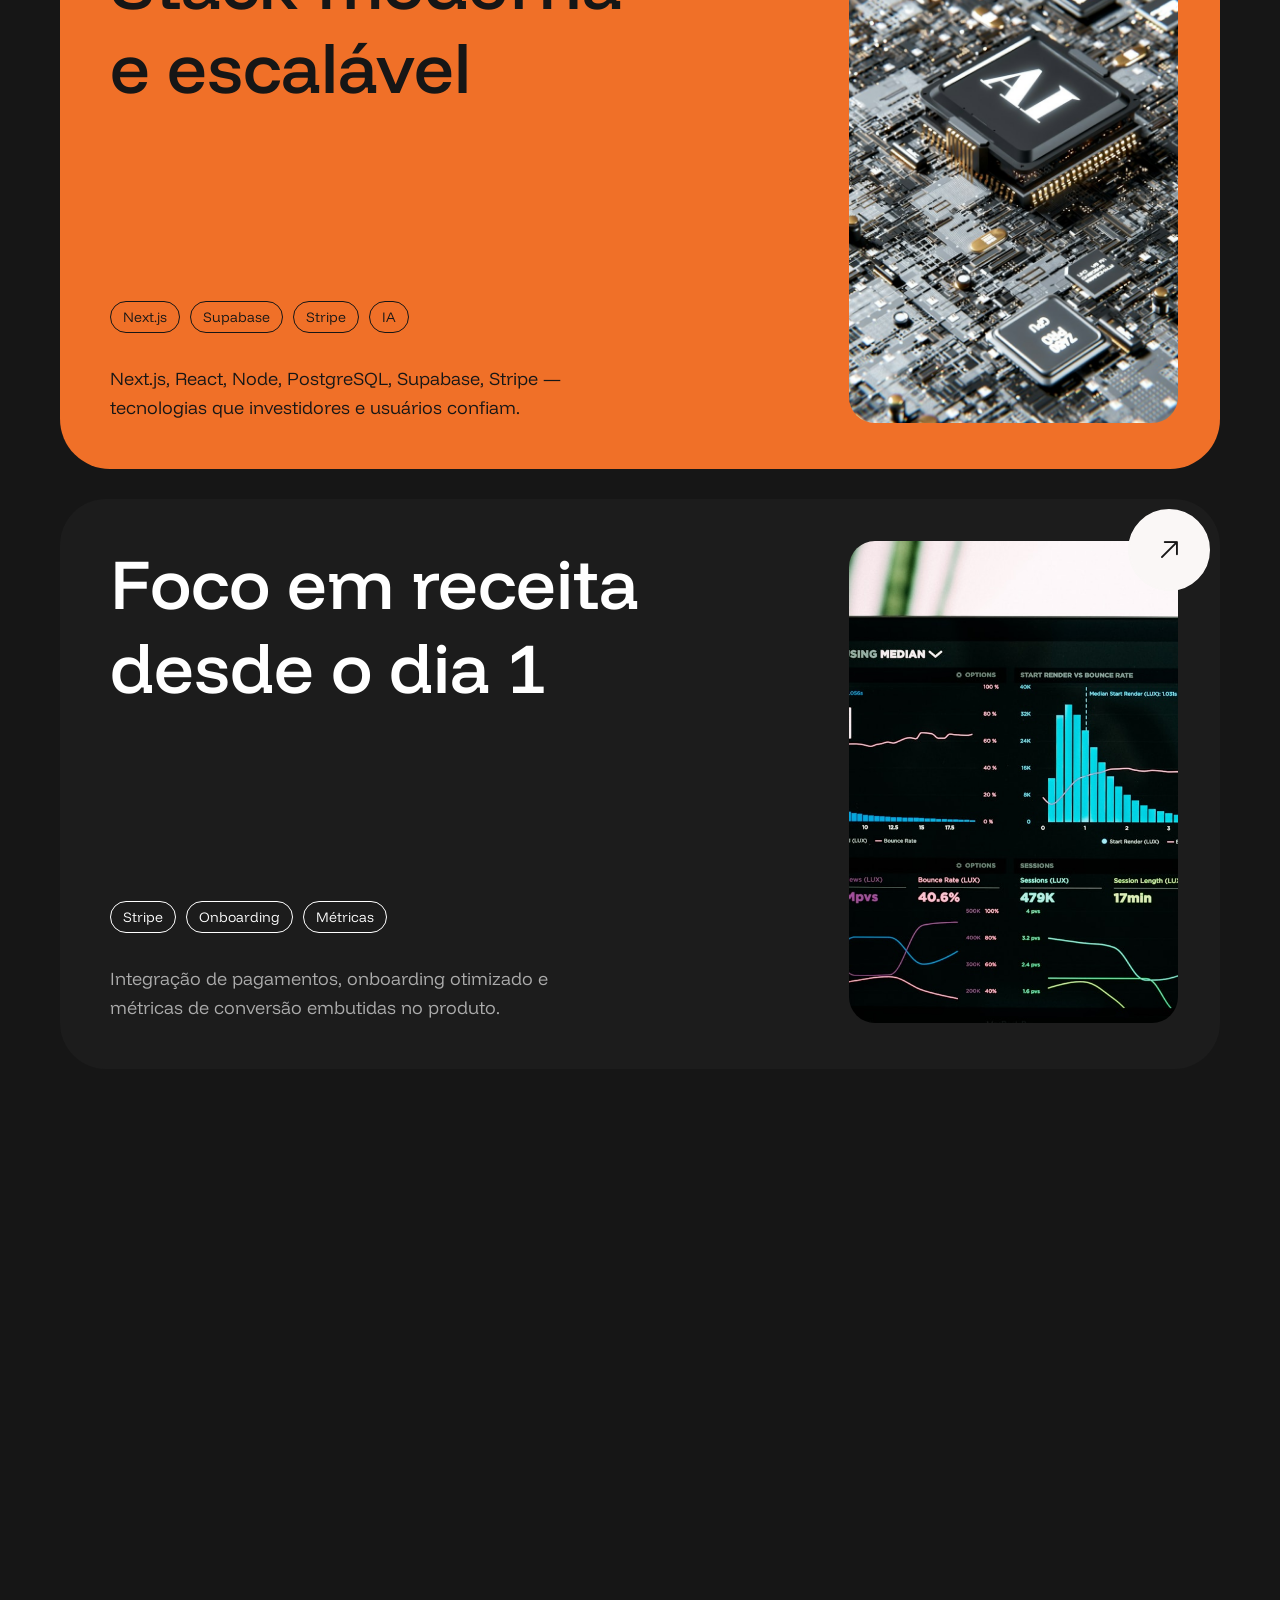
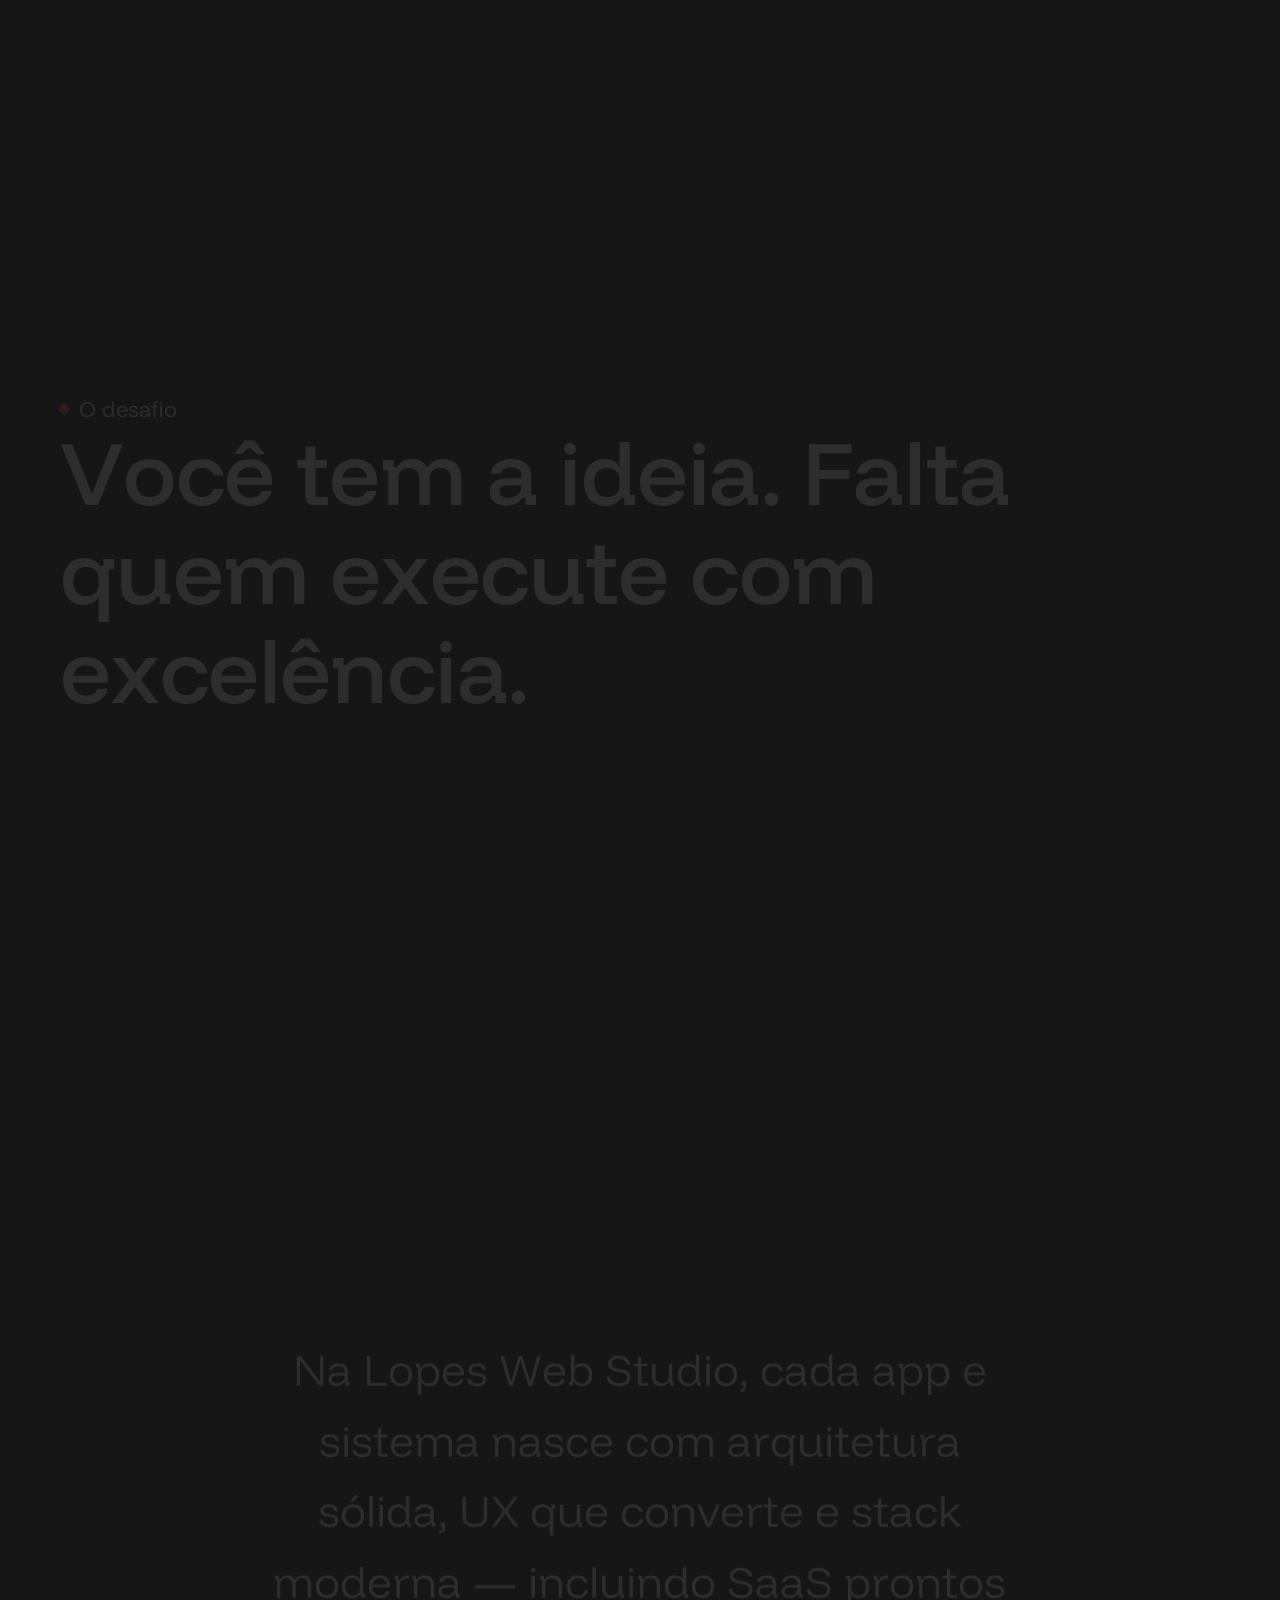
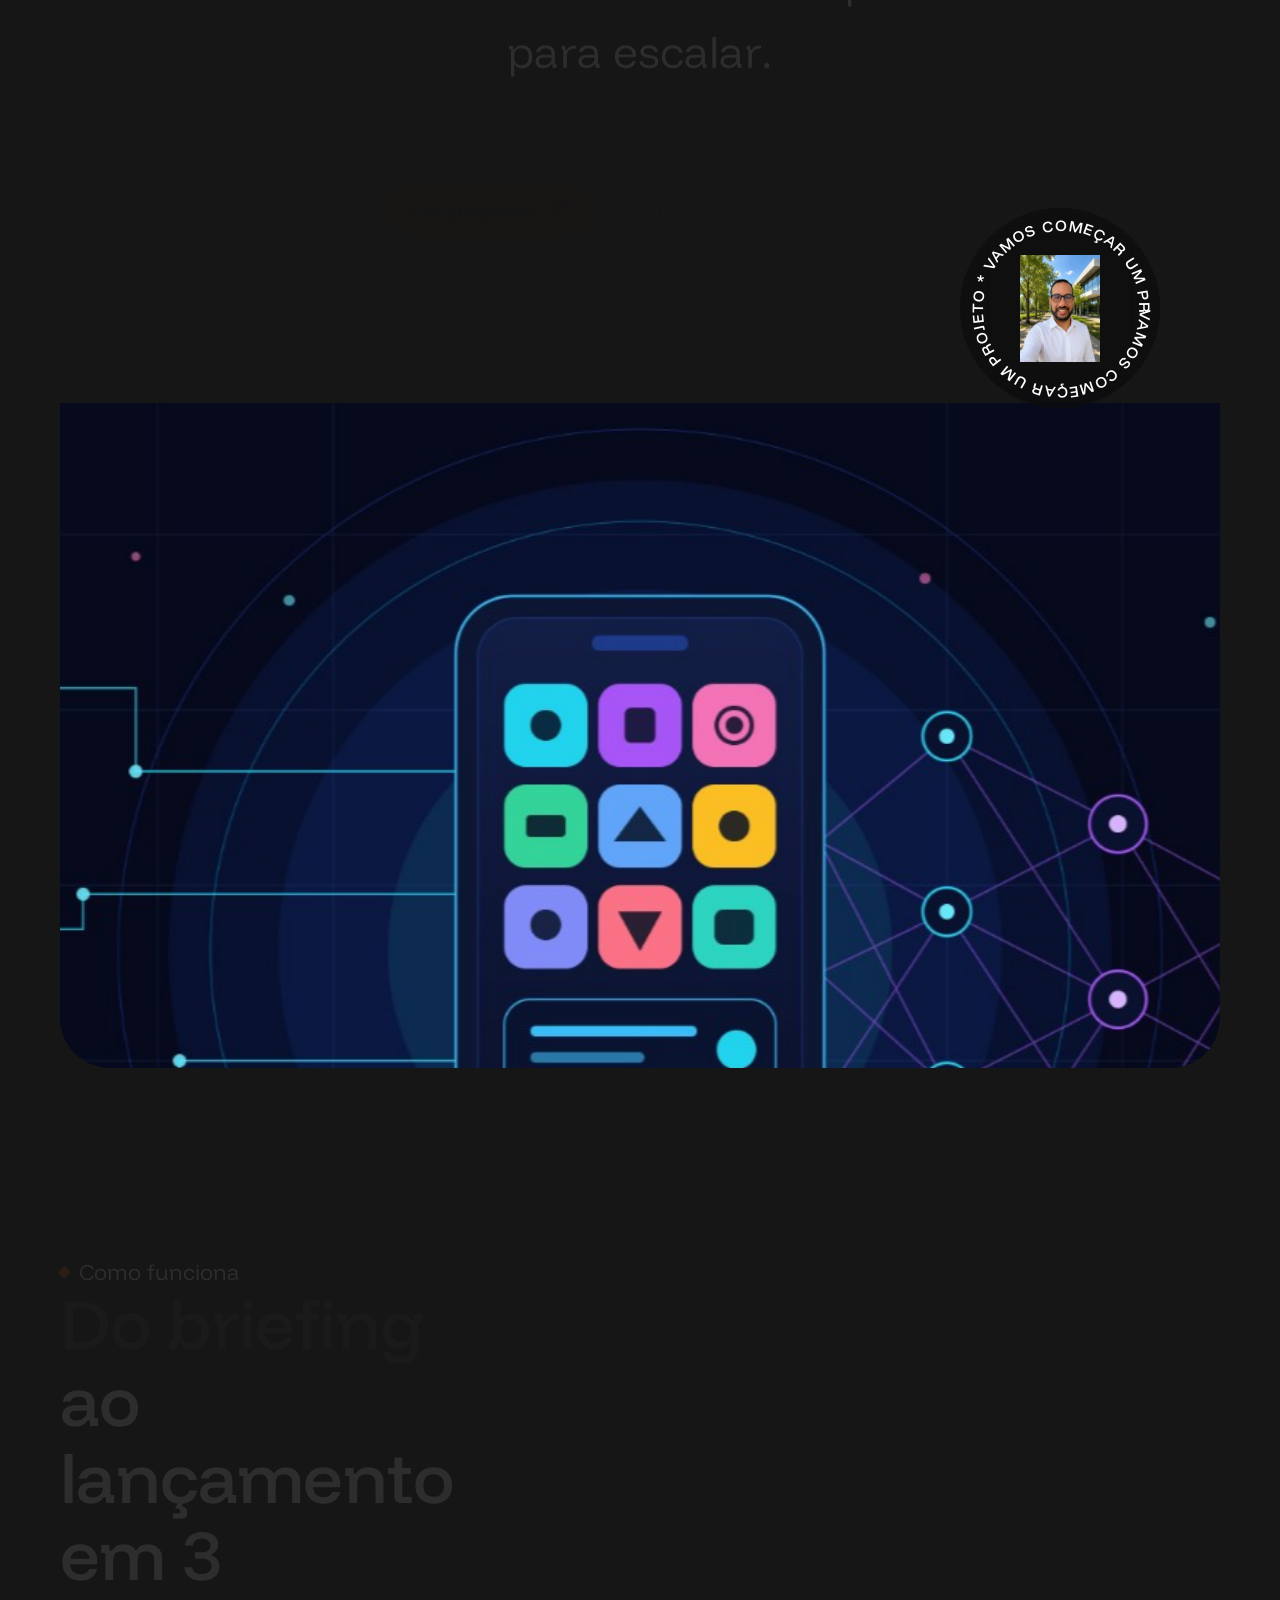
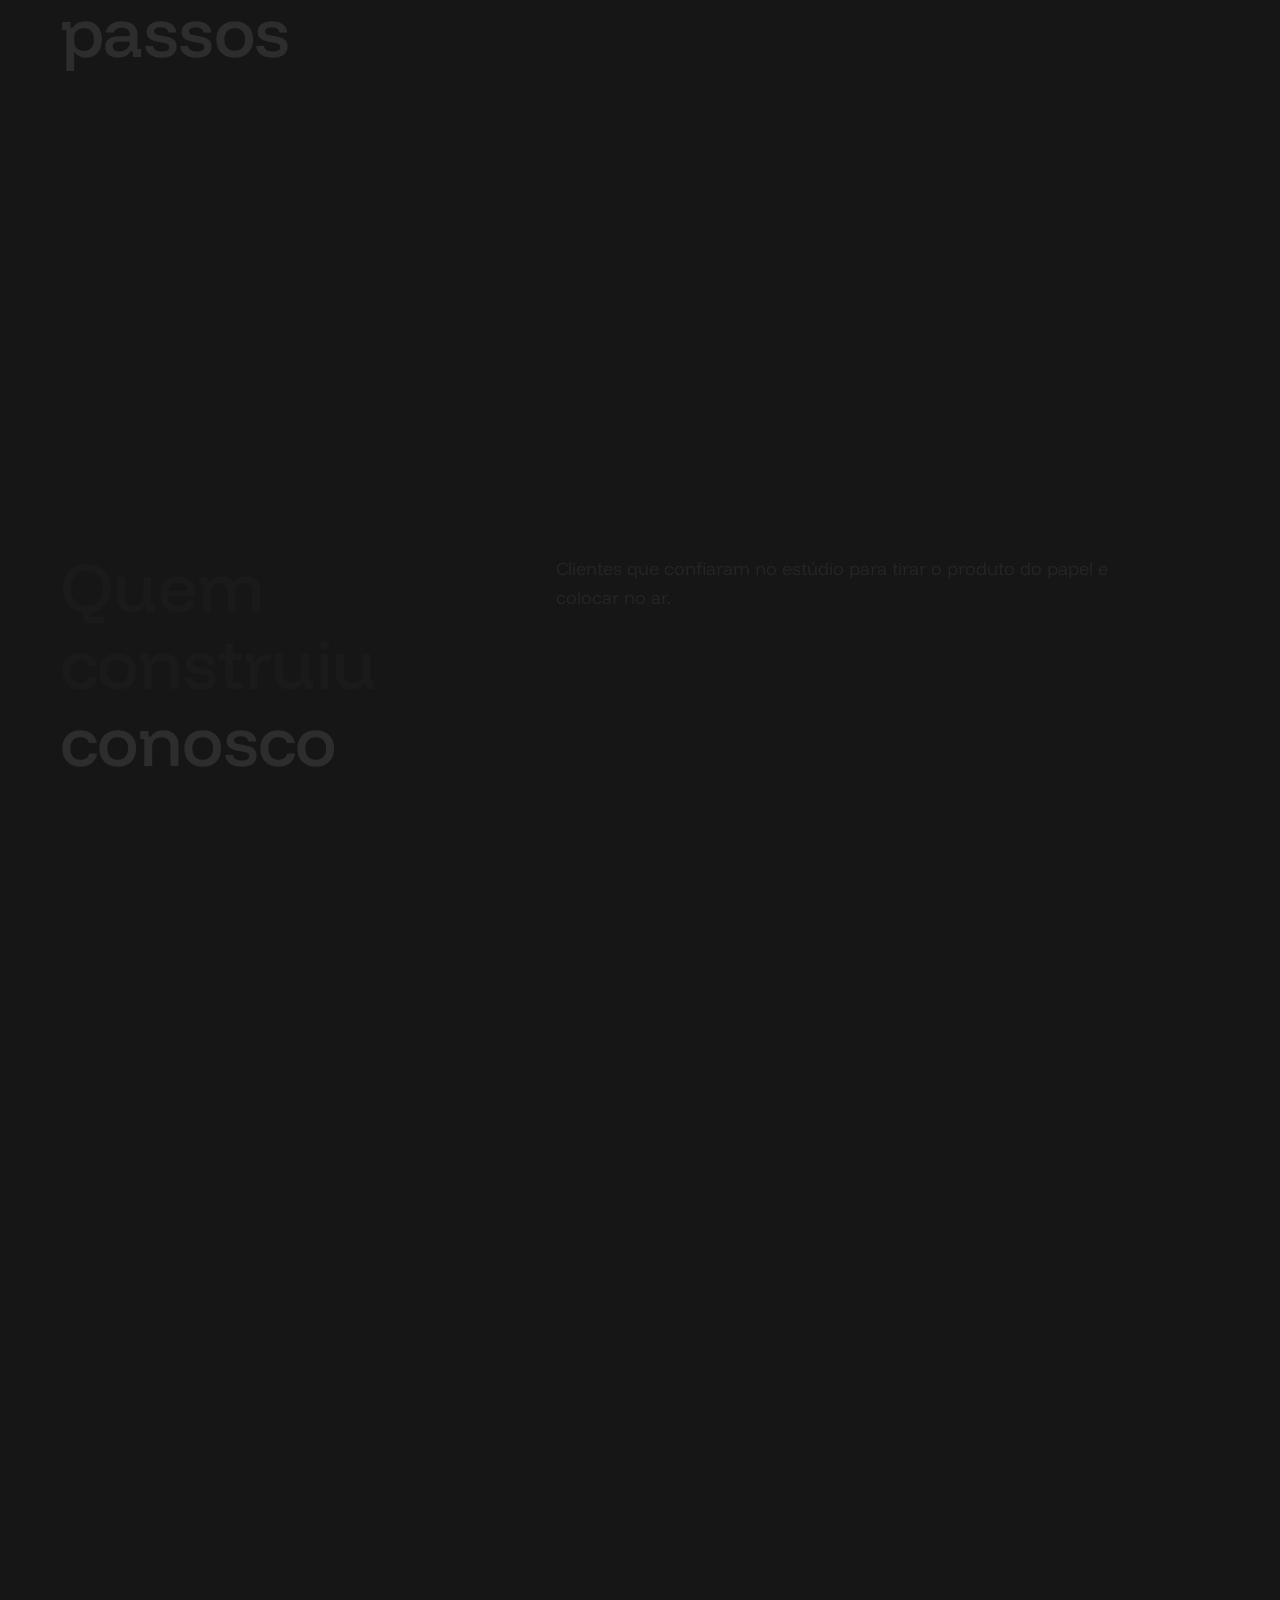
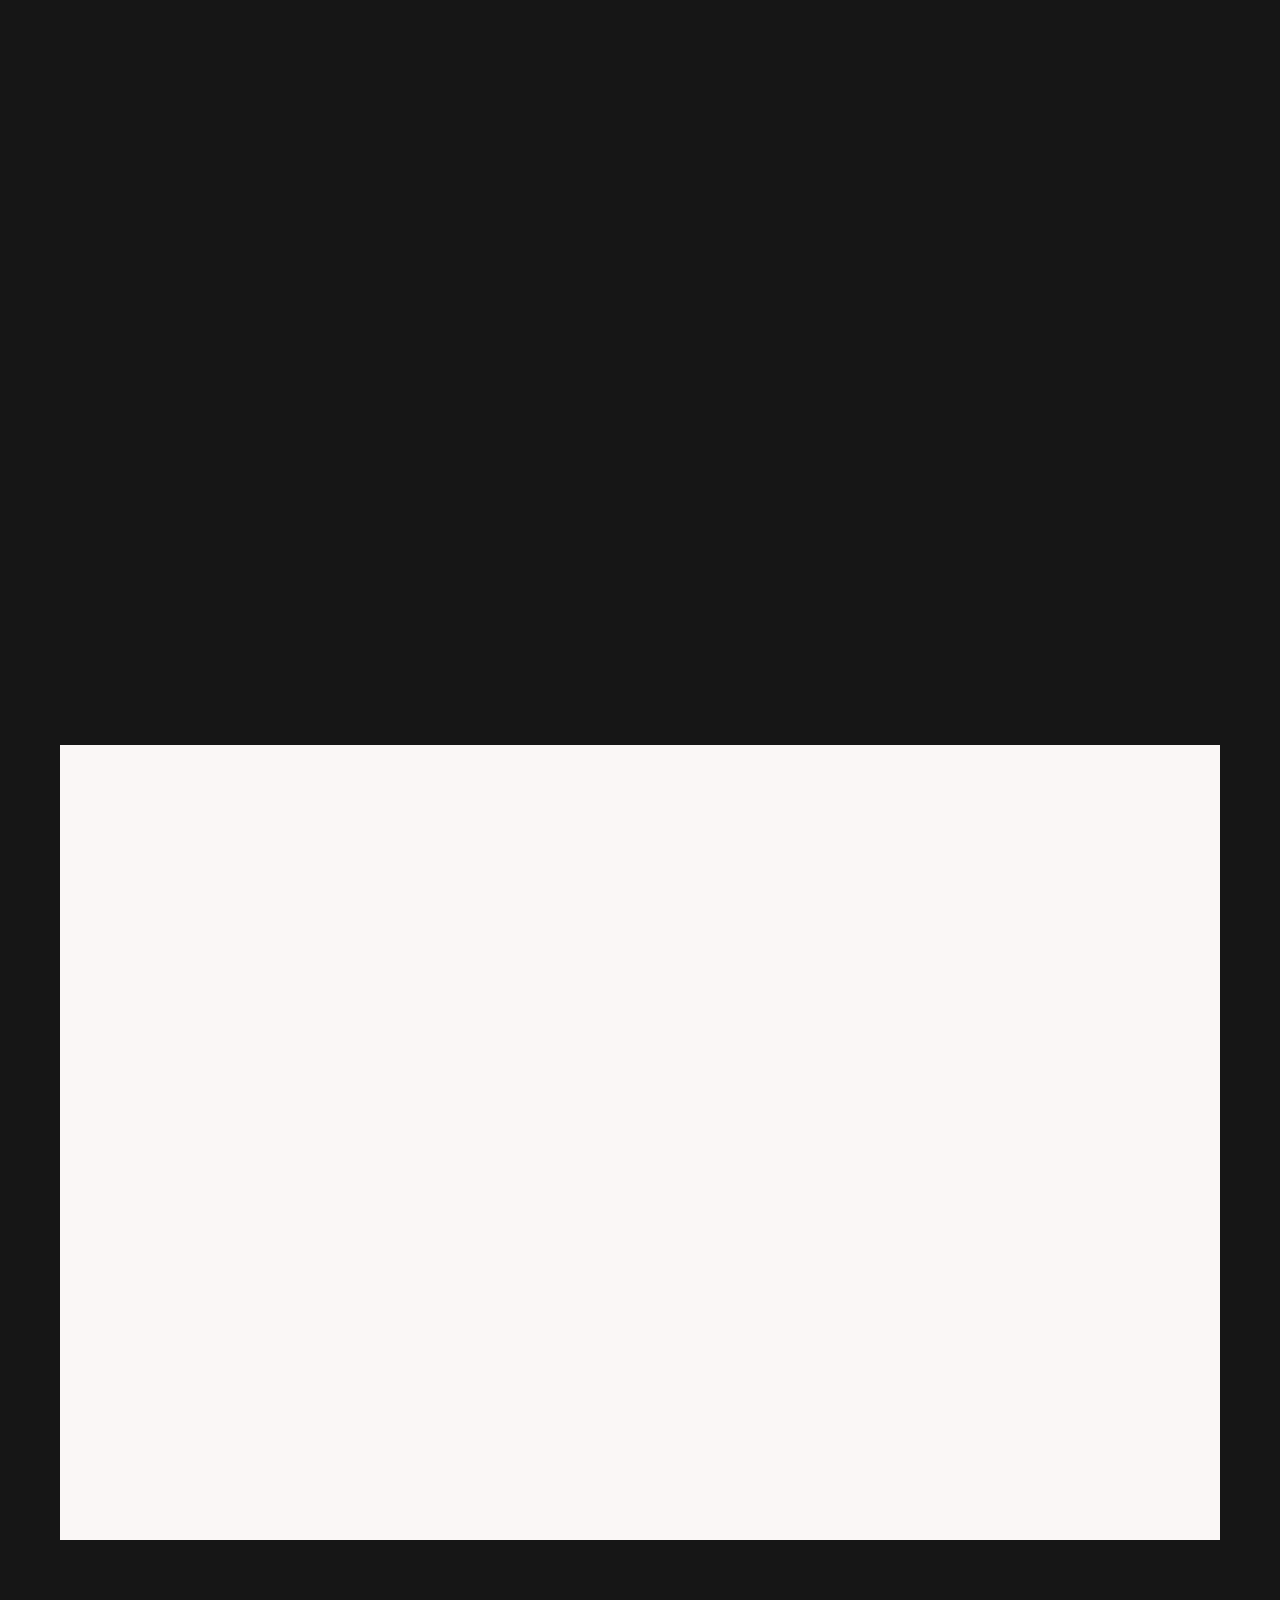
==== commit 9484aac7: "Apply dark as the default color scheme before first paint. Co-authored-by: Cursor <cursoragent@curso" ====
--- a/index.html
+++ b/index.html
@@ -1,5 +1,5 @@
 <!DOCTYPE html>
-<html lang="pt-BR" dir="ltr" class="i18n-pending">
+<html lang="pt-BR" dir="ltr" class="i18n-pending" color-scheme="dark">
 
   <head>
     <meta charset="UTF-8">
@@ -8,6 +8,12 @@
     <meta name="author" content="Lopes Web Studio">
     <meta http-equiv="X-UA-Compatible" content="IE=edge">
     <meta name="viewport" content="width=device-width, initial-scale=1.0, viewport-fit=cover">
+    <script>
+      (function () {
+        var saved = localStorage.getItem("template.theme");
+        document.documentElement.setAttribute("color-scheme", saved === "light" ? "light" : "dark");
+      })();
+    </script>
     <script>
       (function () {
         var p = location.pathname;
@@ -25,8 +31,7 @@
     <link rel="stylesheet" type="text/css" href="css/plugins.css">
     <link rel="stylesheet" type="text/css" href="css/main.css">
     <link rel="stylesheet" type="text/css" href="css/custom.css?v=23">
-    <meta name="theme-color" media="(prefers-color-scheme: light)" content="#FAF7F6">
-    <meta name="theme-color" media="(prefers-color-scheme: dark)" content="#161616">
+    <meta name="theme-color" content="#161616">
     <meta name="msapplication-navbutton-color" content="#161616">
     <meta name="mobile-web-app-capable" content="yes">
     <meta name="apple-mobile-web-app-status-bar-style" content="black-translucent">
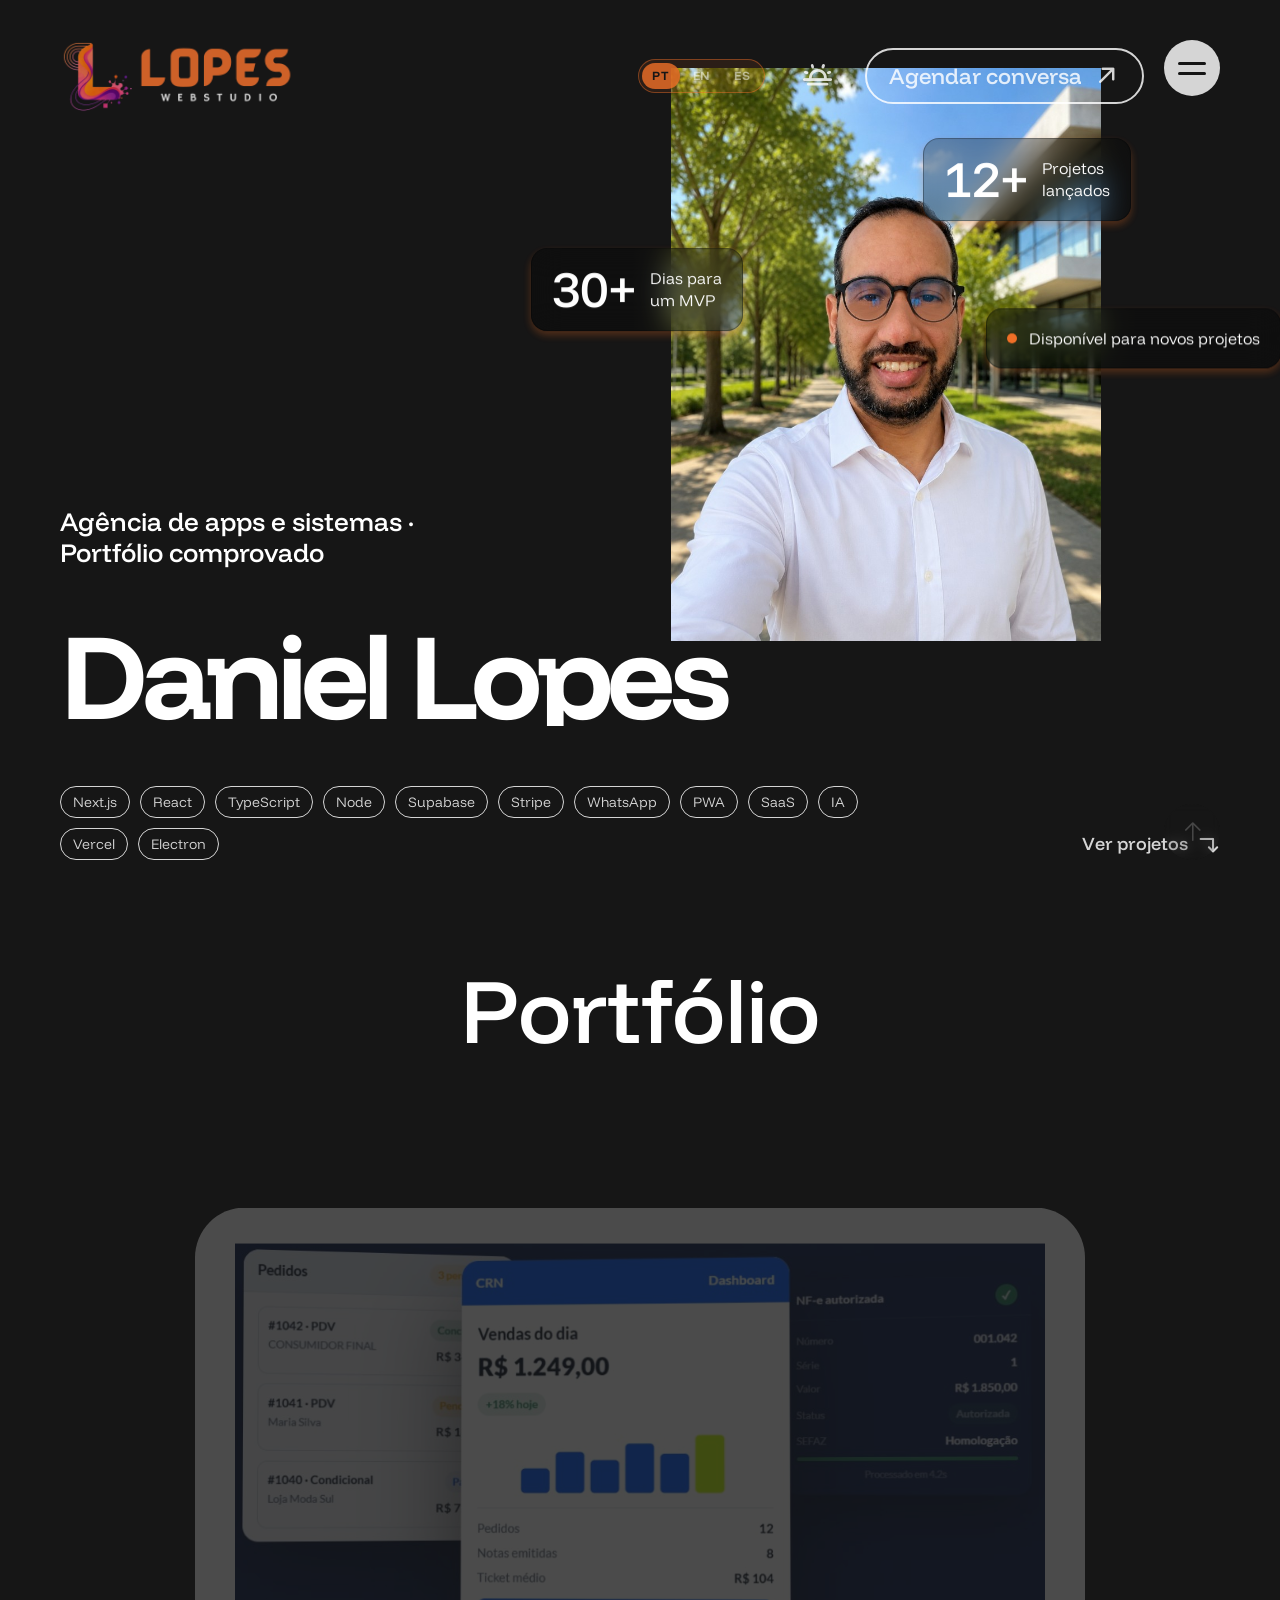
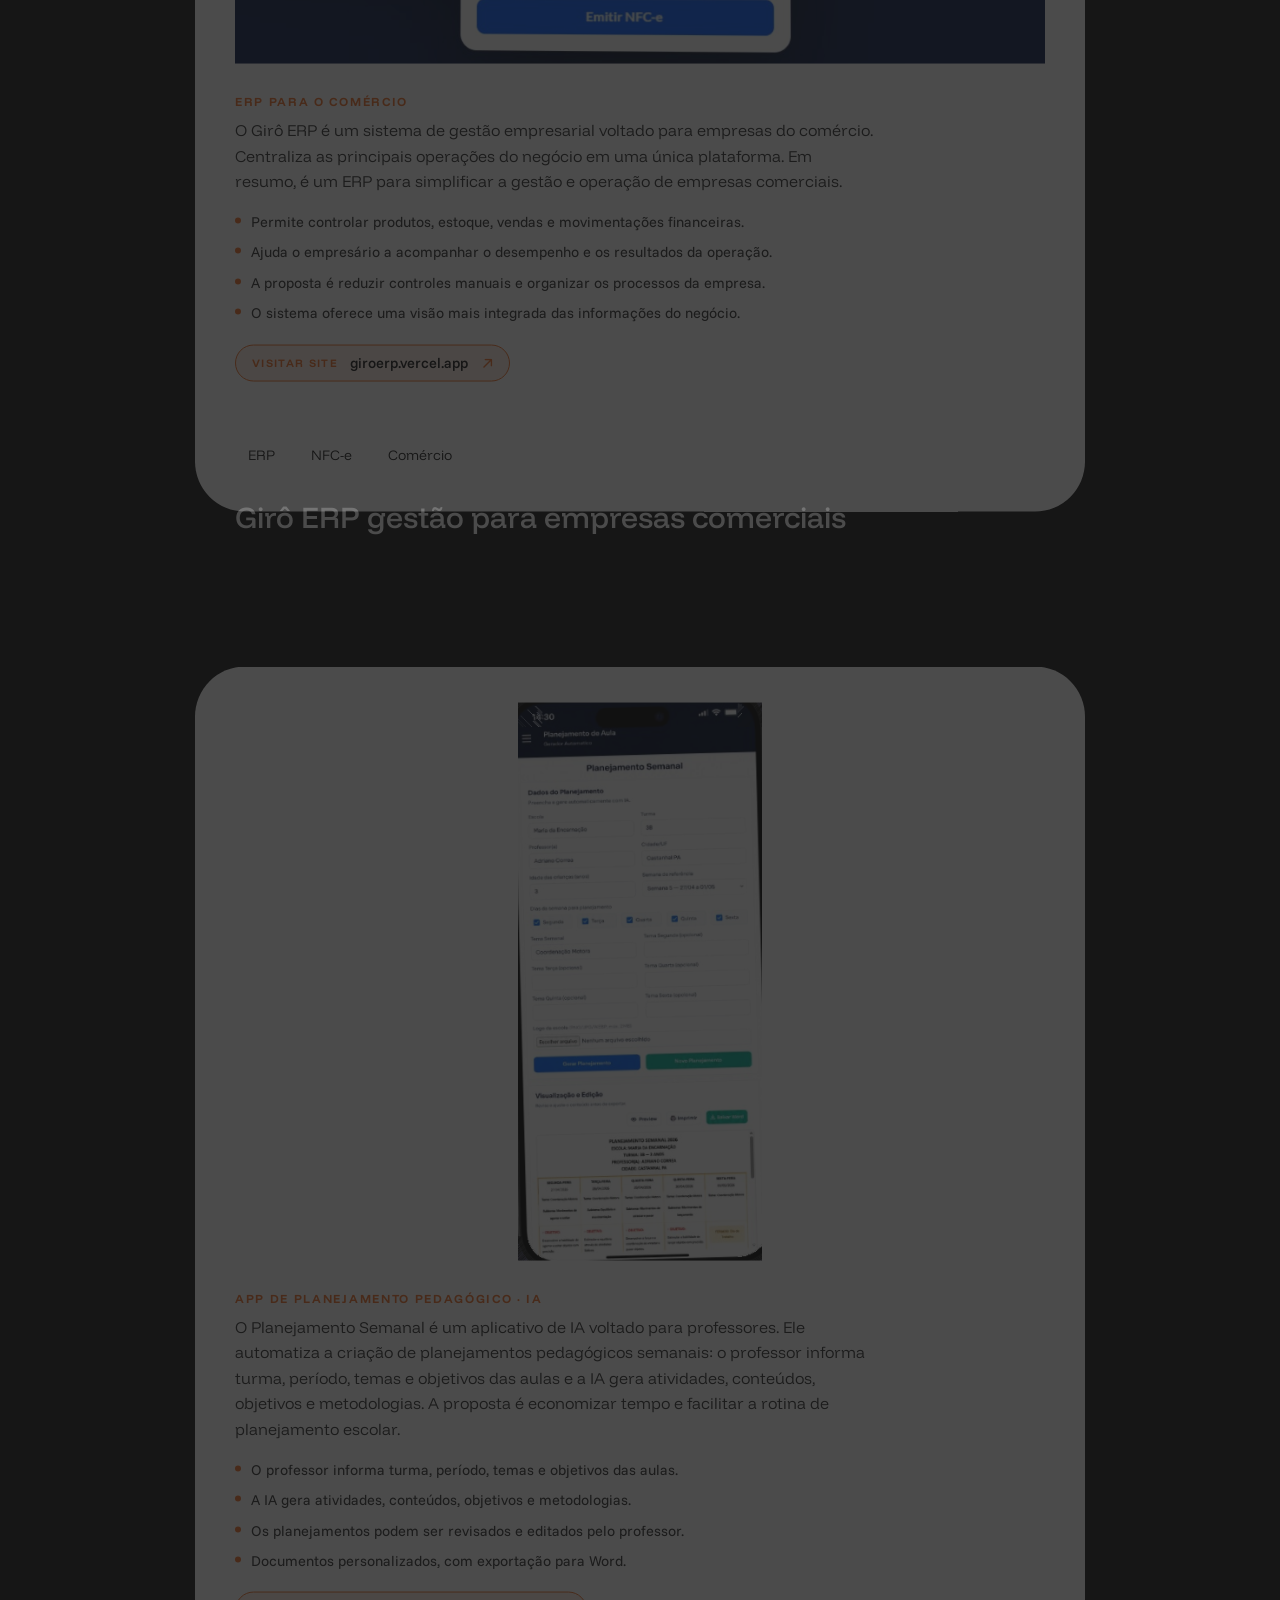
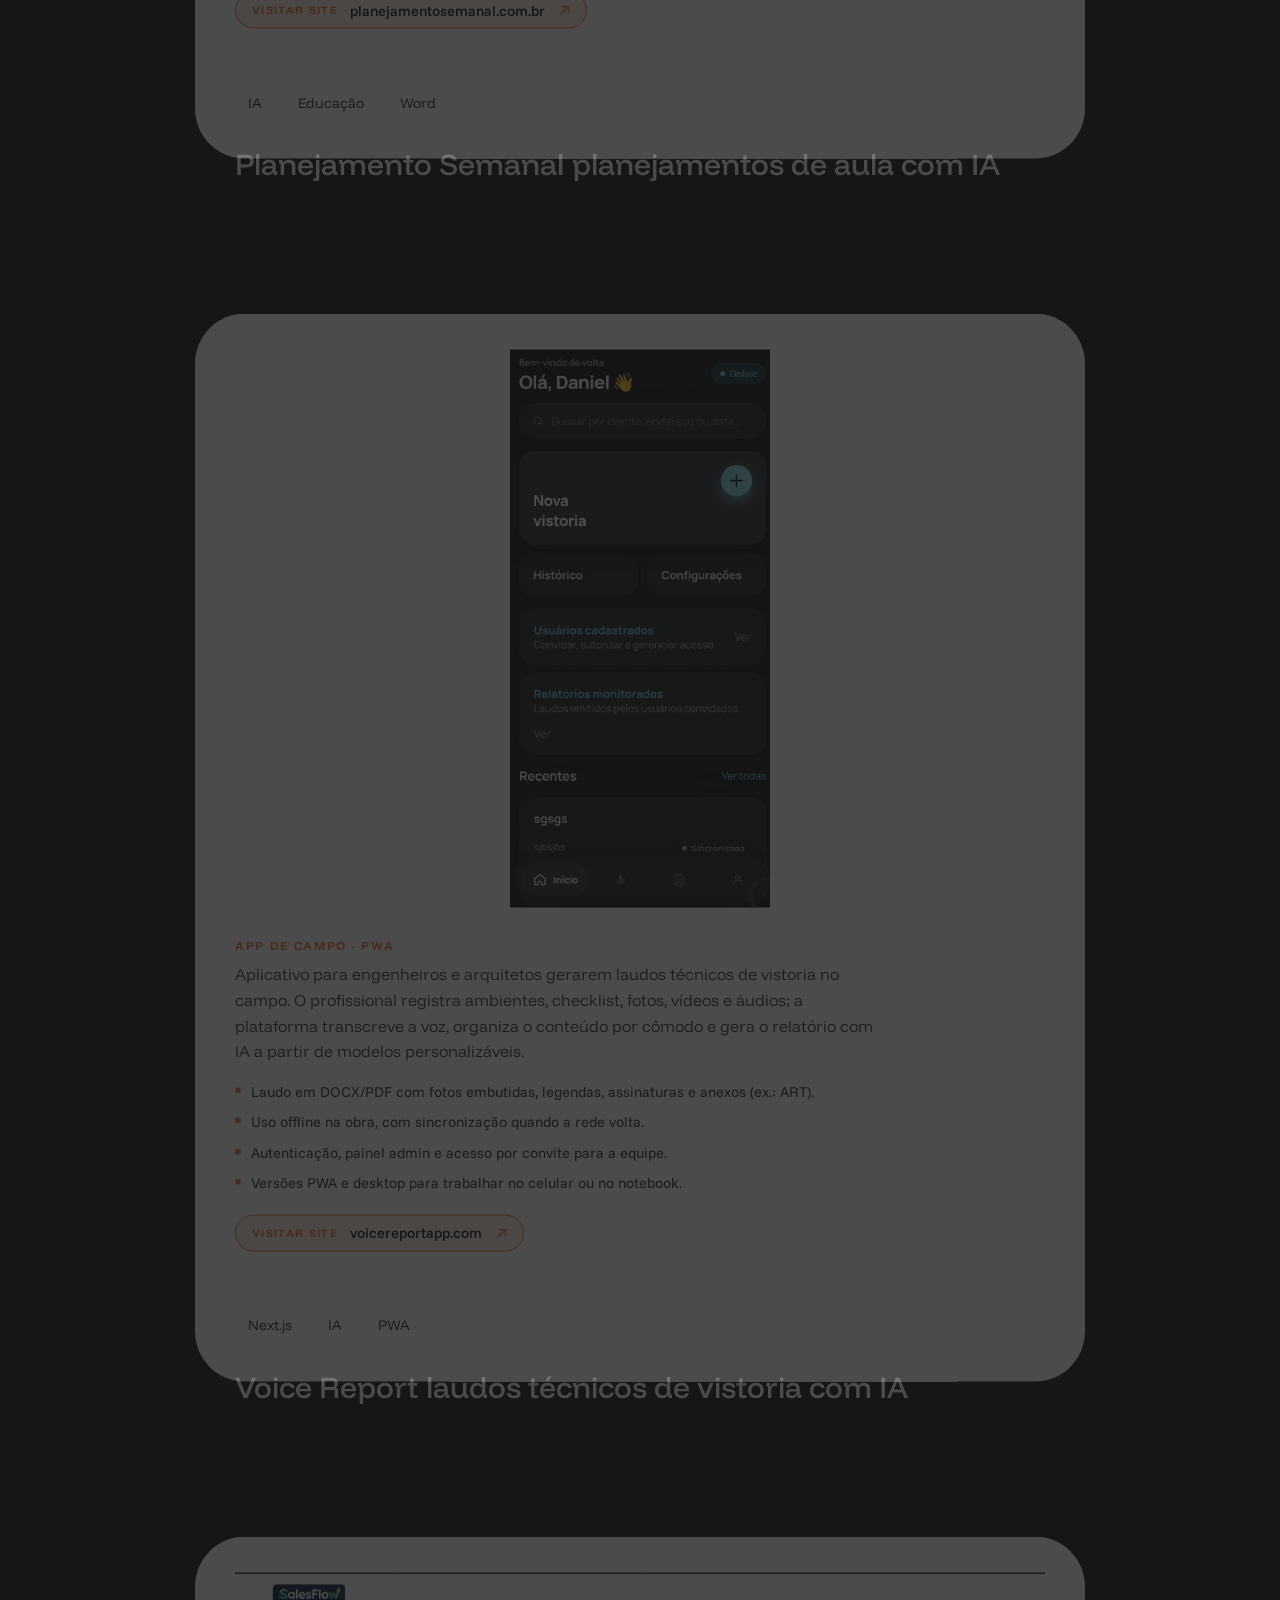
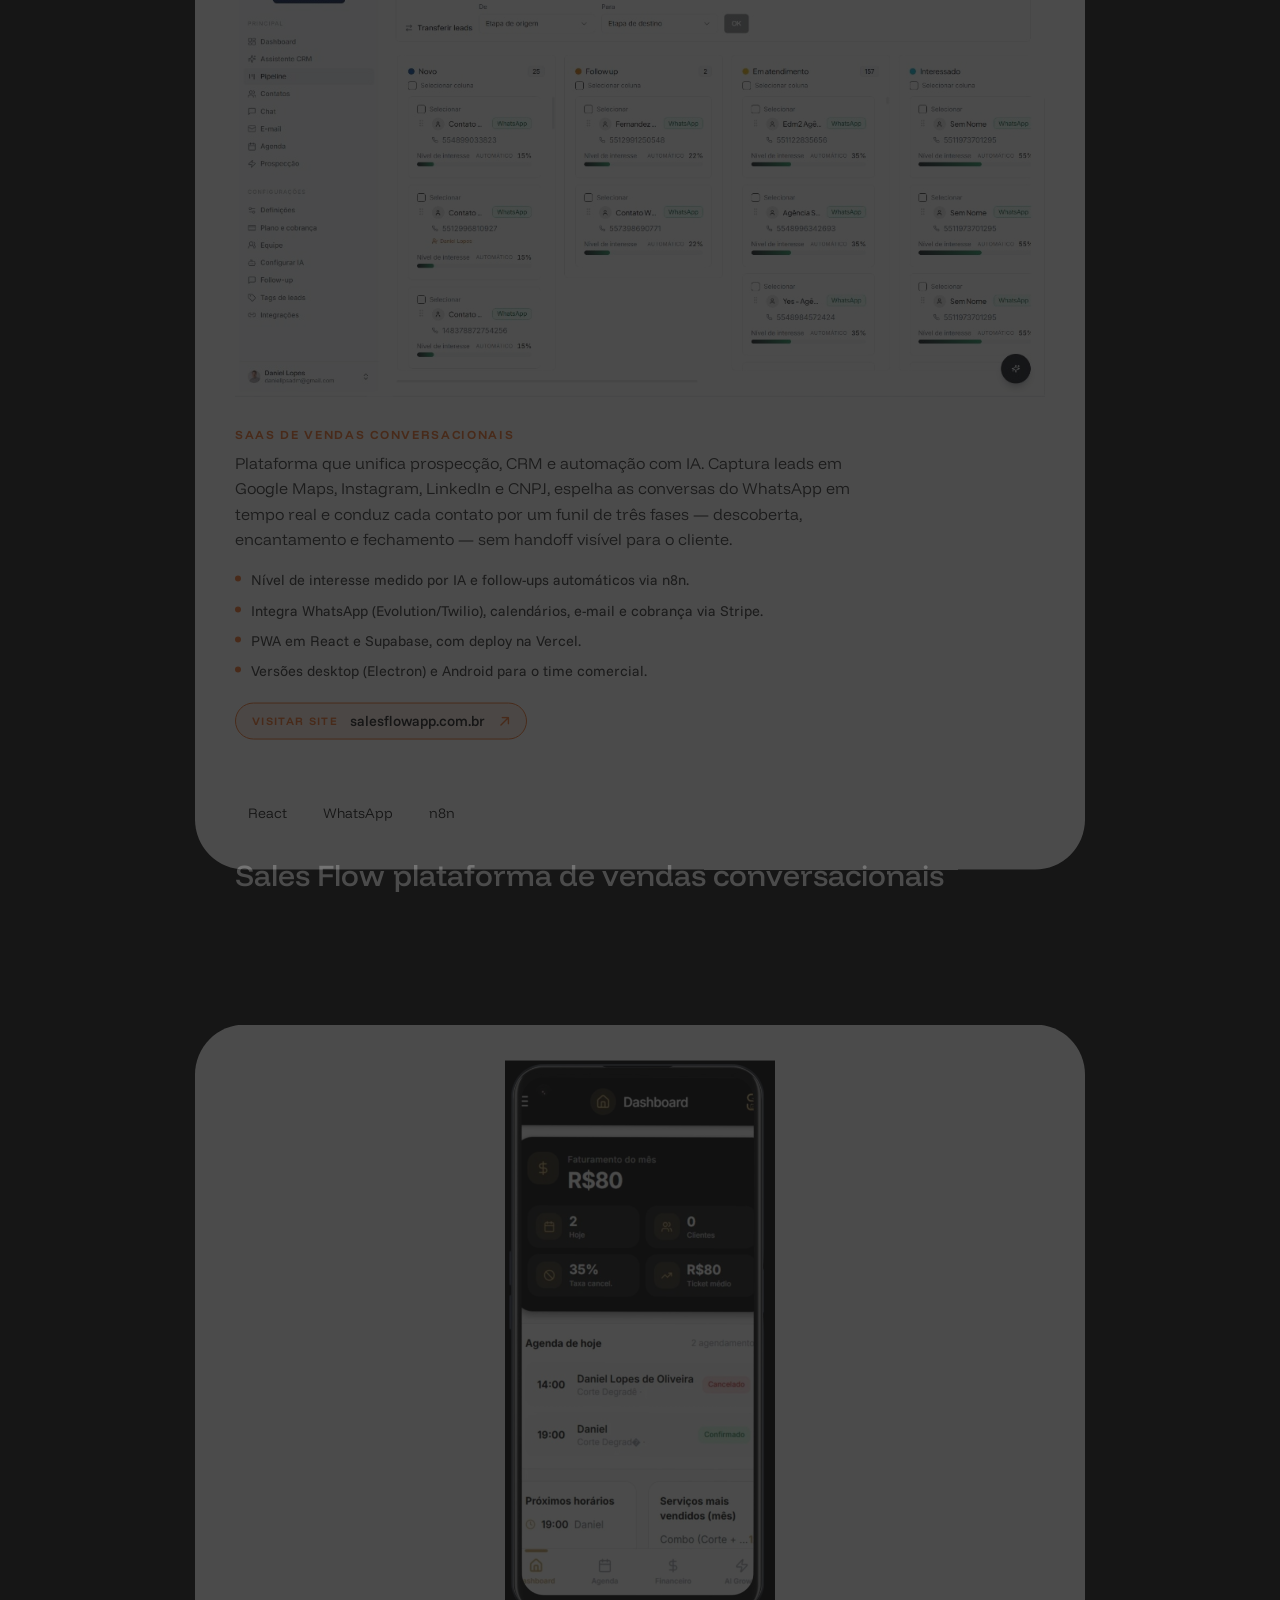
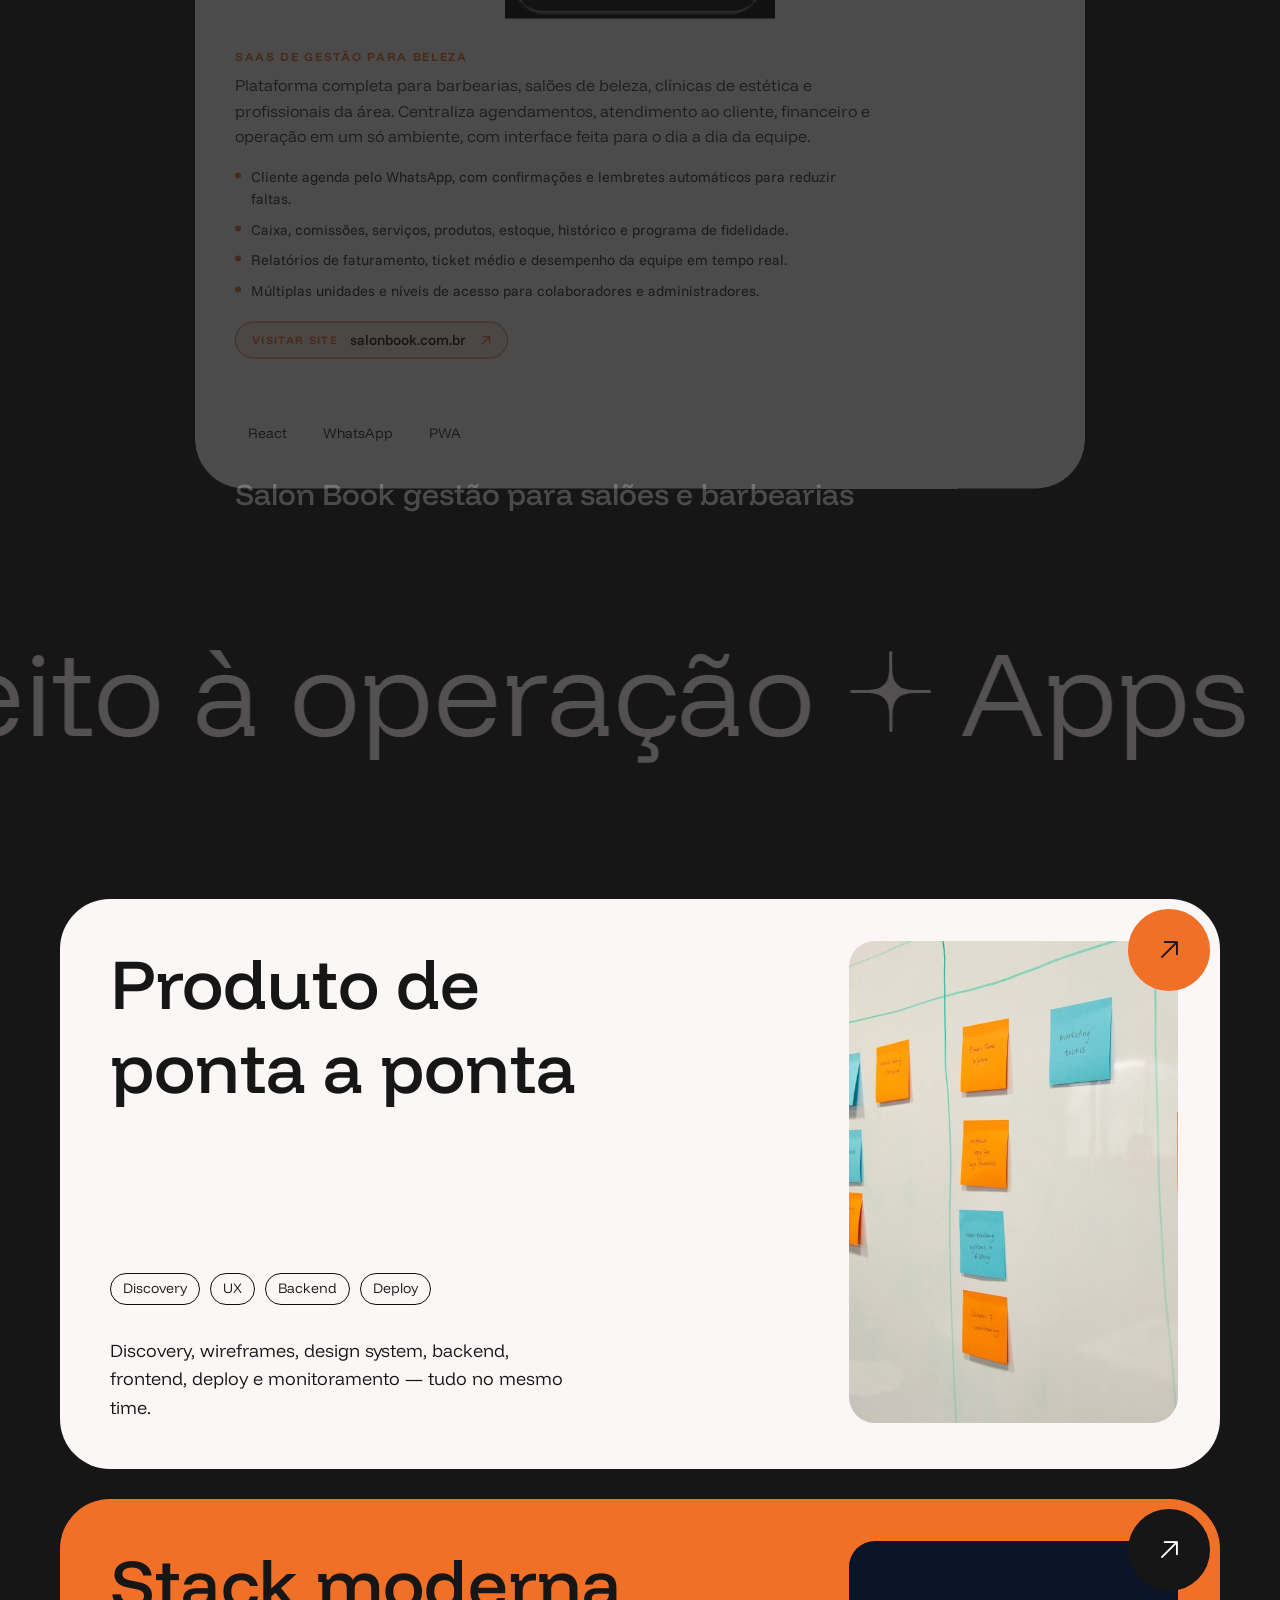
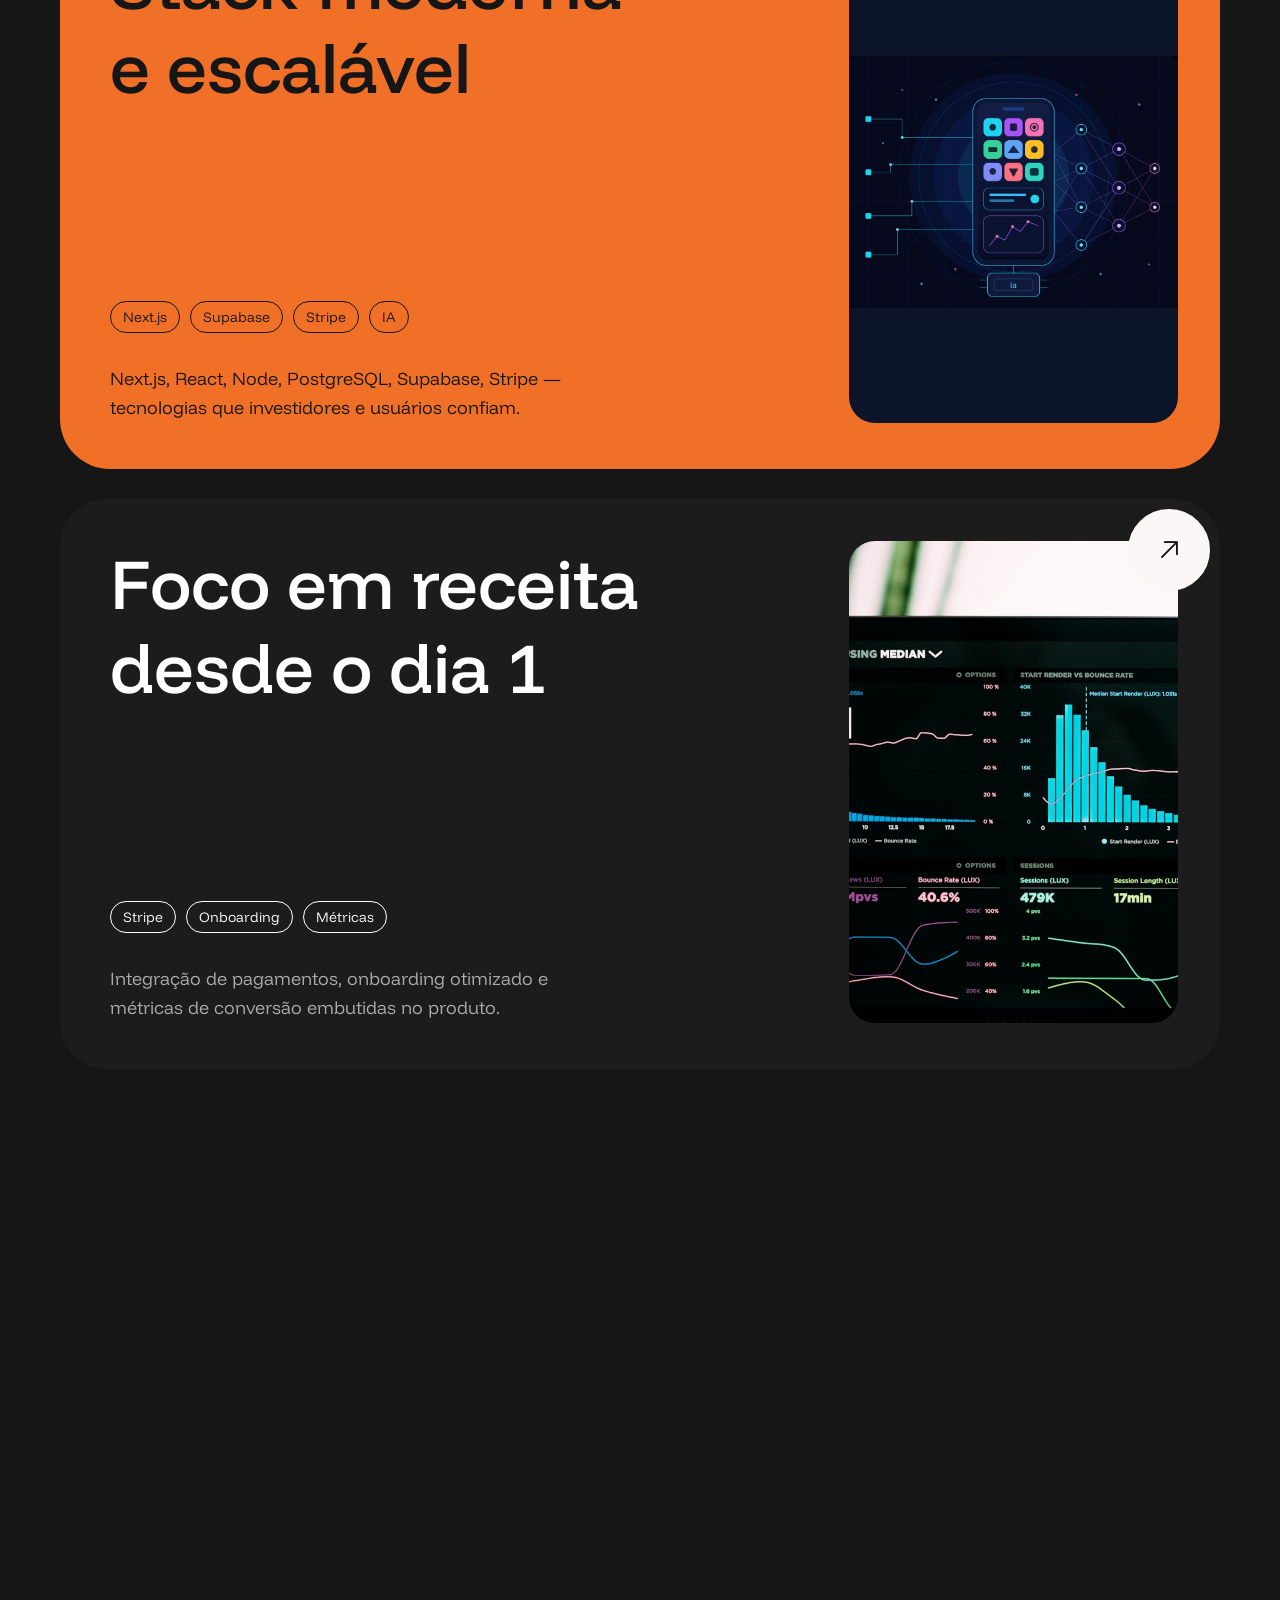
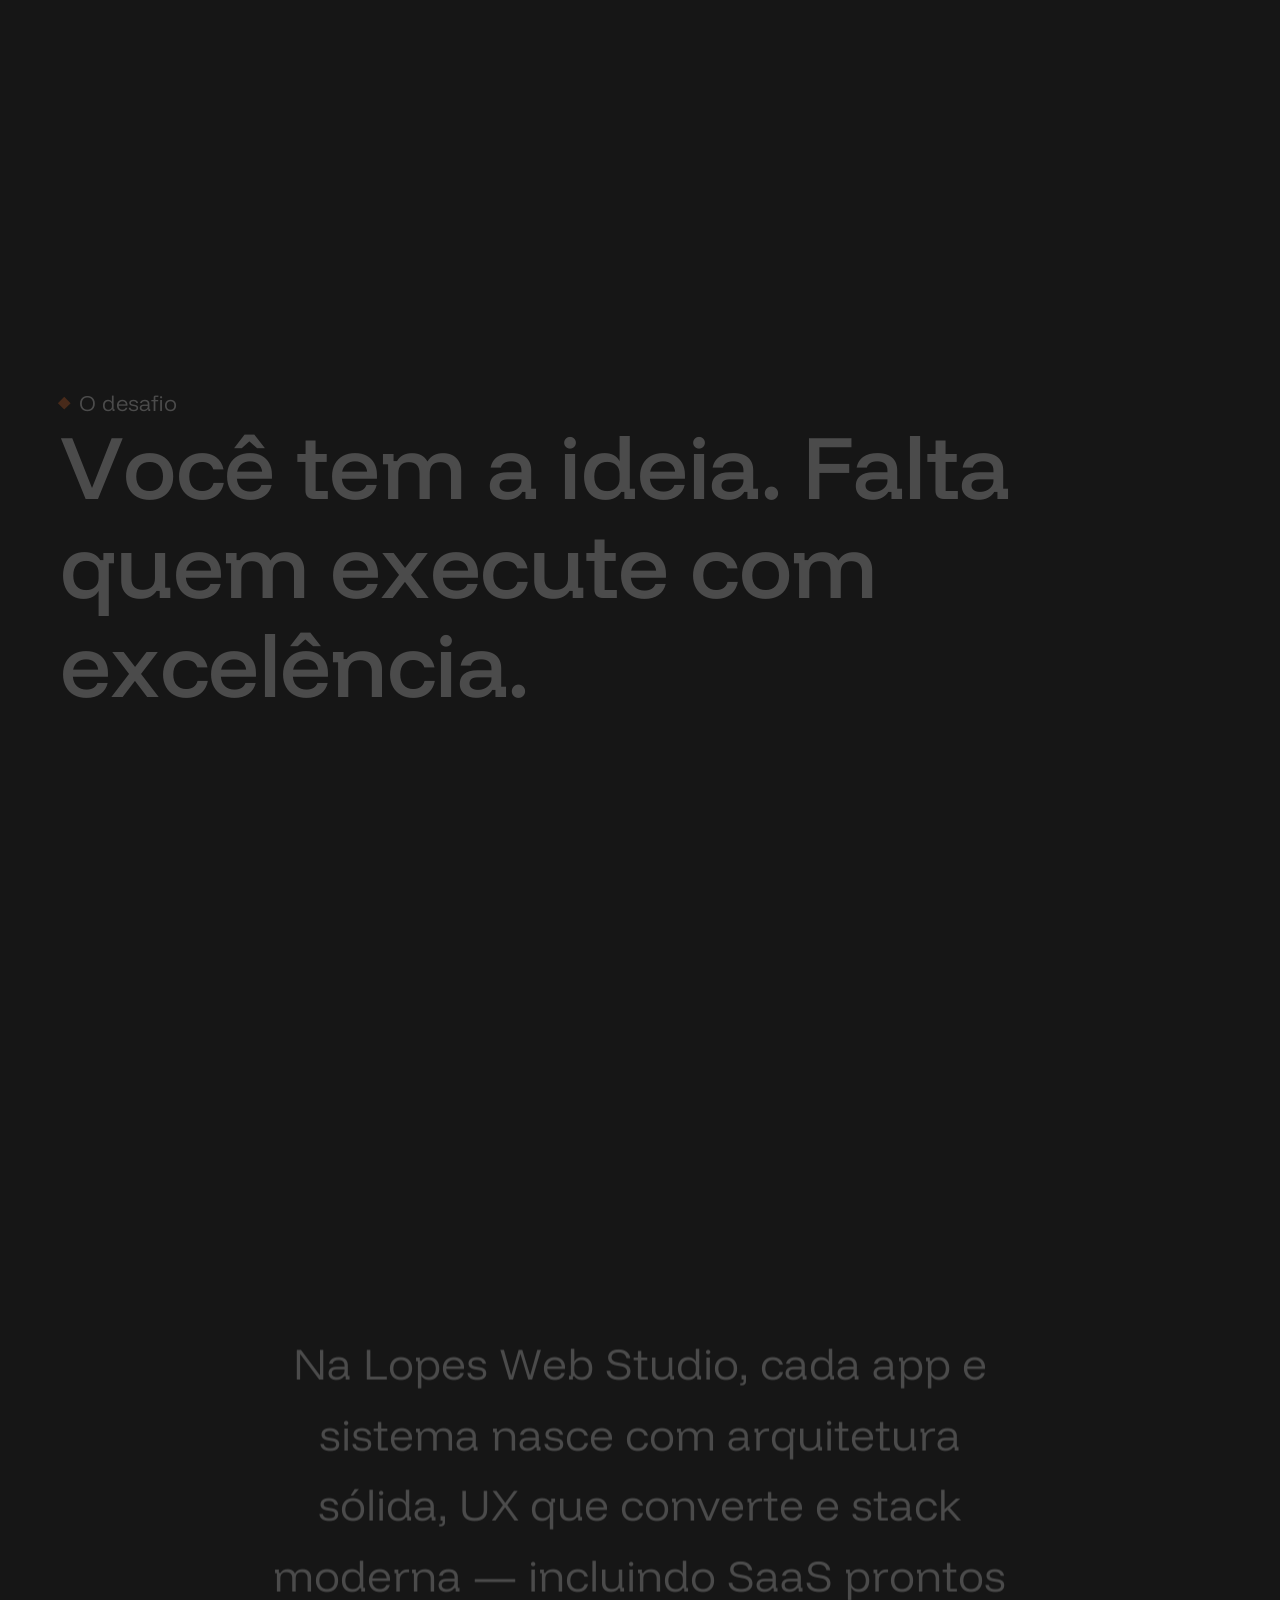
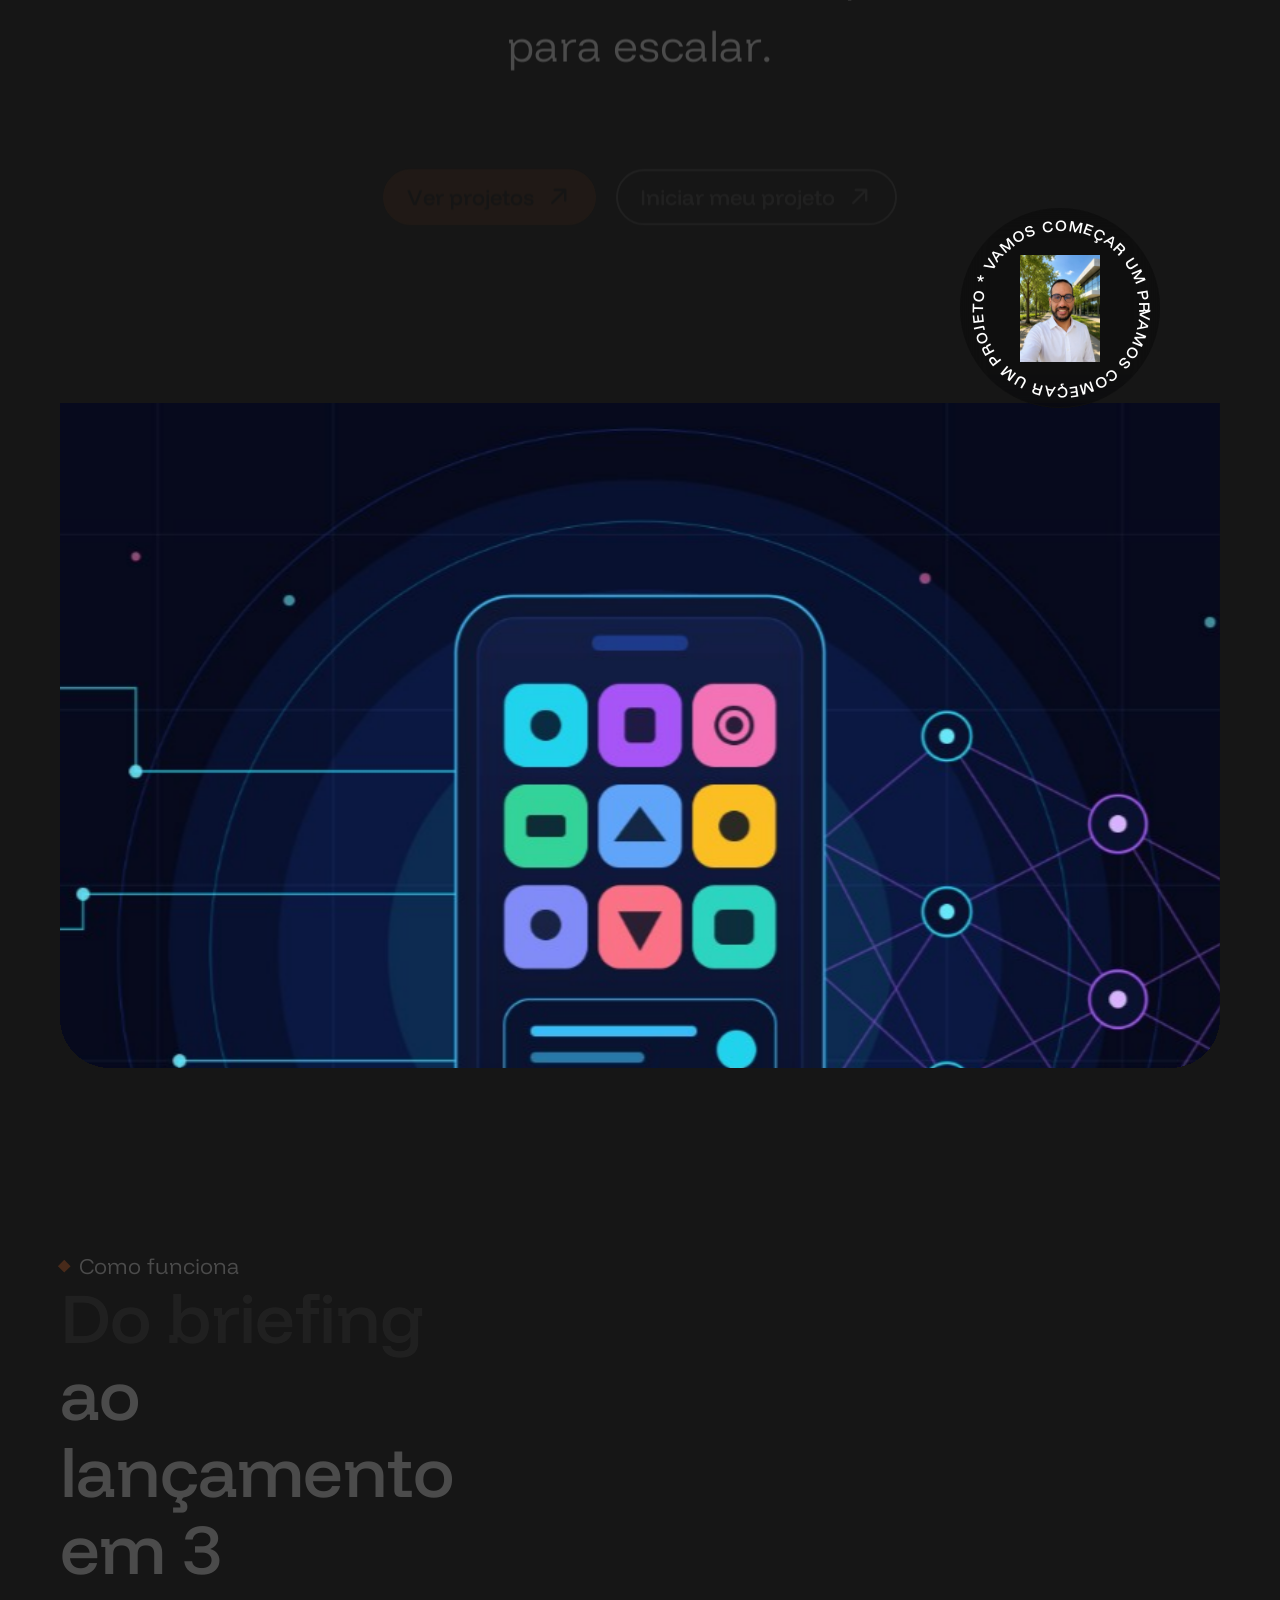
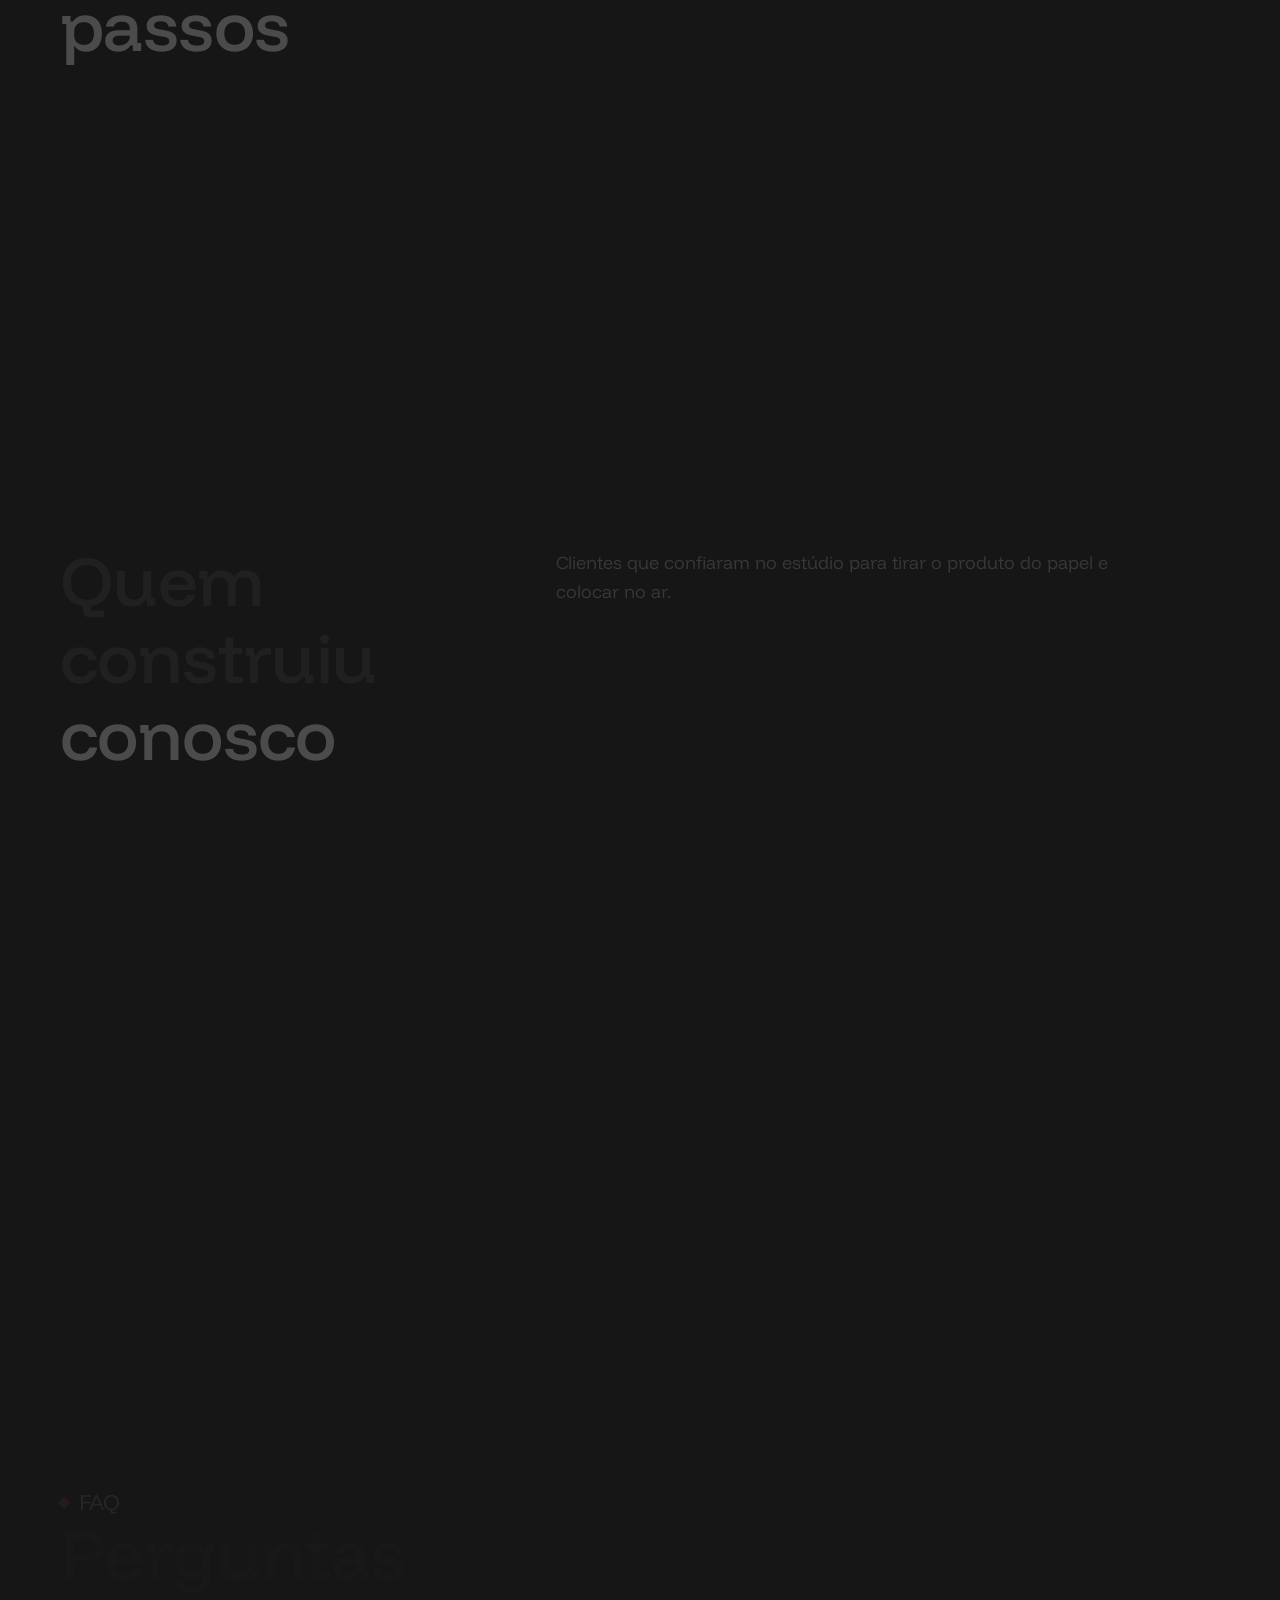
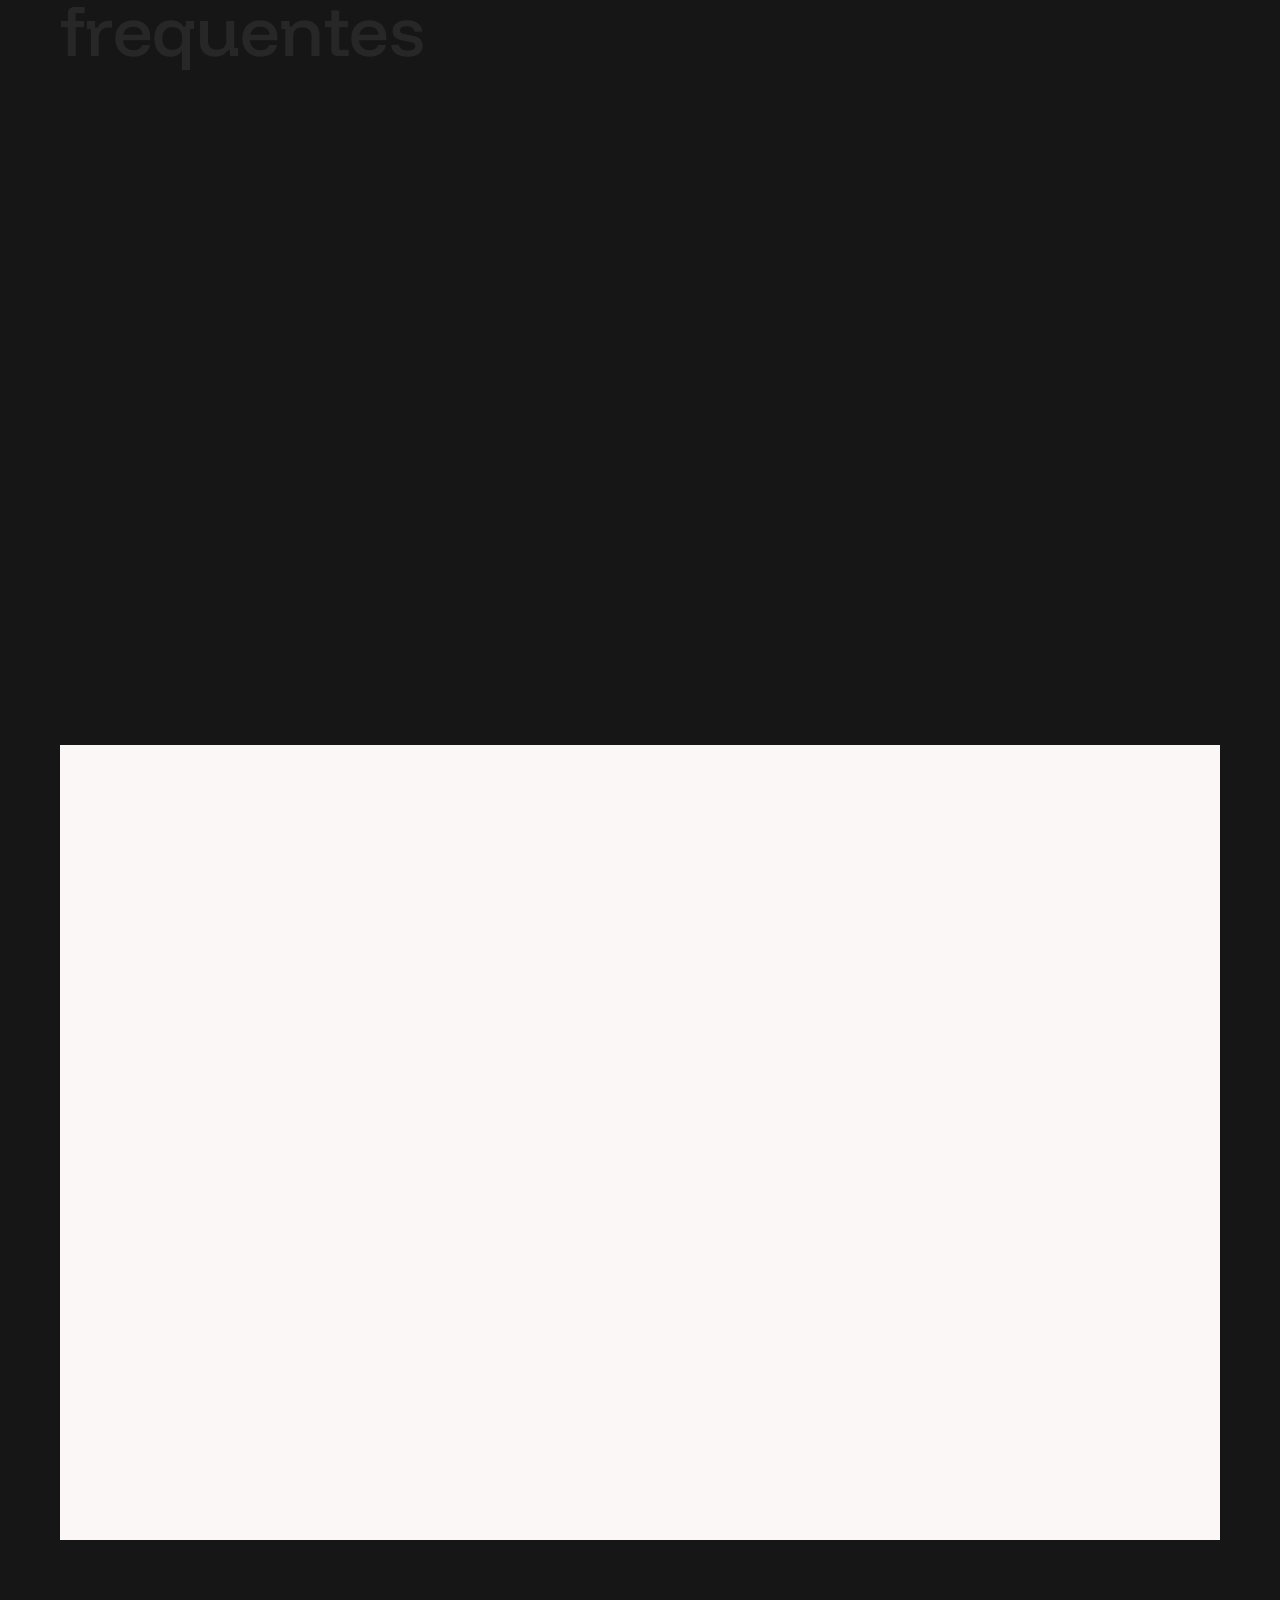
==== commit 7236fb52: "Replace the stack card chip photo with the AI app illustration. Co-authored-by: Cursor <cursoragent@" ====
--- a/index.html
+++ b/index.html
@@ -30,7 +30,7 @@
     <link rel="stylesheet" type="text/css" href="css/loaders/loader.css">
     <link rel="stylesheet" type="text/css" href="css/plugins.css">
     <link rel="stylesheet" type="text/css" href="css/main.css">
-    <link rel="stylesheet" type="text/css" href="css/custom.css?v=23">
+    <link rel="stylesheet" type="text/css" href="css/custom.css?v=24">
     <meta name="theme-color" content="#161616">
     <meta name="msapplication-navbutton-color" content="#161616">
     <meta name="mobile-web-app-capable" content="yes">
@@ -501,7 +501,7 @@
                         <p class="t-opposite" data-i18n="s2text">Next.js, React, Node, PostgreSQL, Supabase, Stripe — tecnologias que investidores e usuários confiam.</p>
                       </div>
                       <div class="services-stack__image">
-                        <img class="service-img" src="imagens/servicos/ia-moderna.jpg" alt="Chip de IA em uma placa de circuito" loading="lazy">
+                        <img class="service-img service-img--illustration" src="imagens/servicos/ia-moderna.png?v=1" alt="Ilustração de app com inteligência artificial" loading="lazy">
                       </div>
                     </div>
                   </div>
--- a/css/custom.css
+++ b/css/custom.css
@@ -509,6 +509,12 @@
   }
 }
 
+.services-stack__image .service-img--illustration {
+  object-fit: contain;
+  object-position: center;
+  background-color: #0b1428;
+}
+
 .divider-image-lopes {
   background-image: url("../imagens/portfolio/sales-flow.png?v=2");
   background-size: cover;
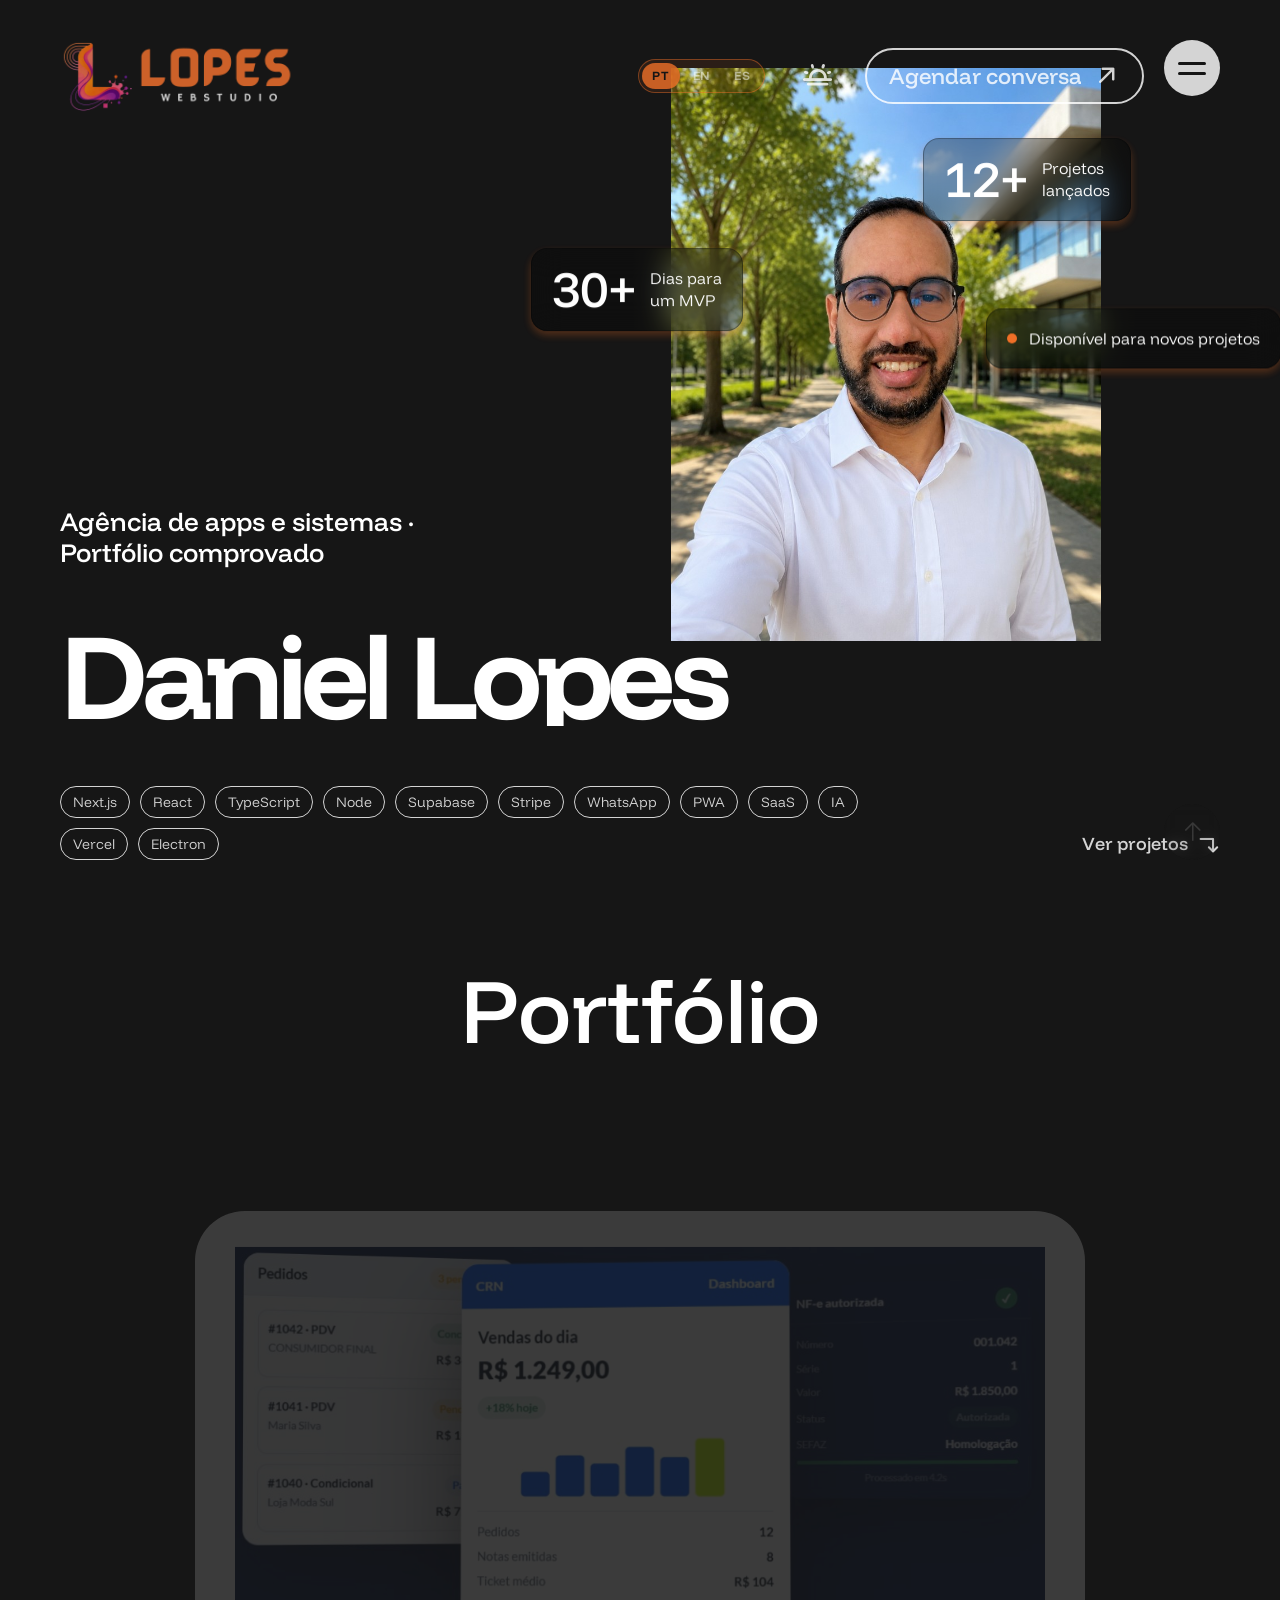
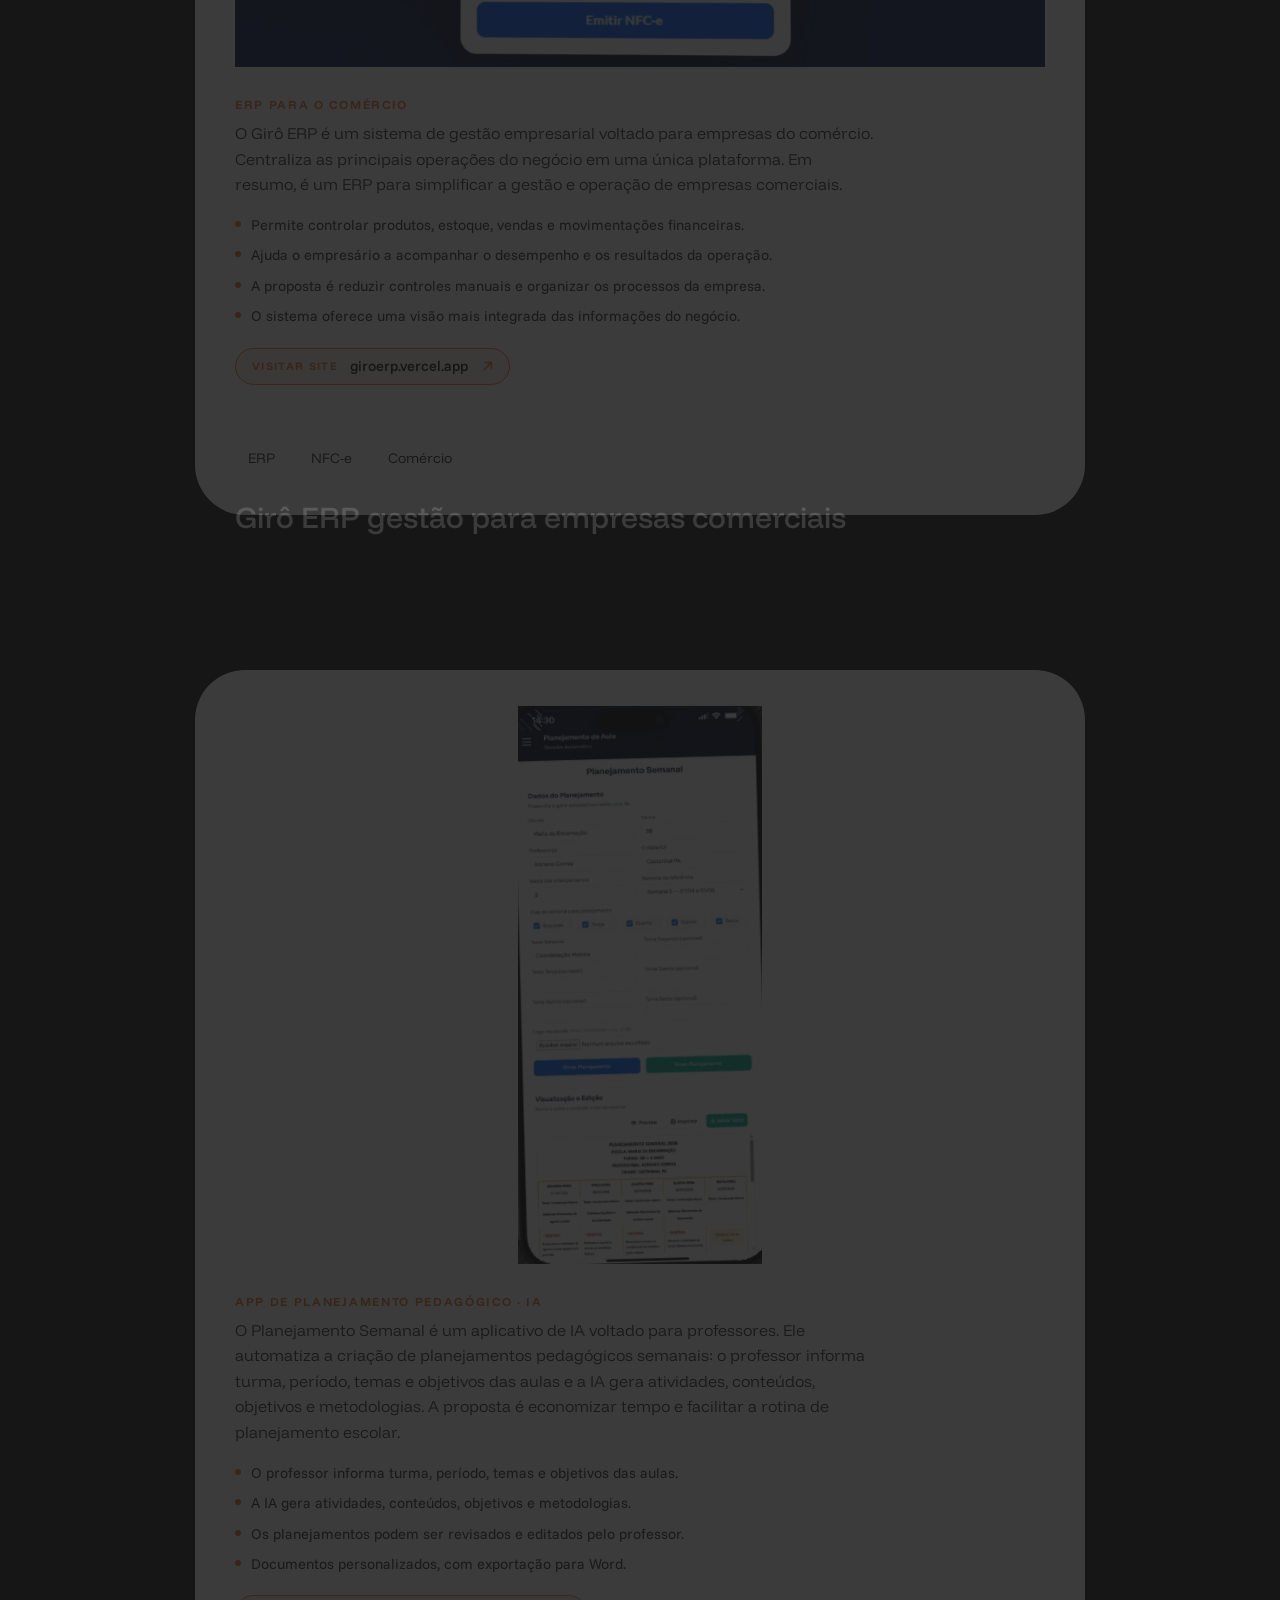
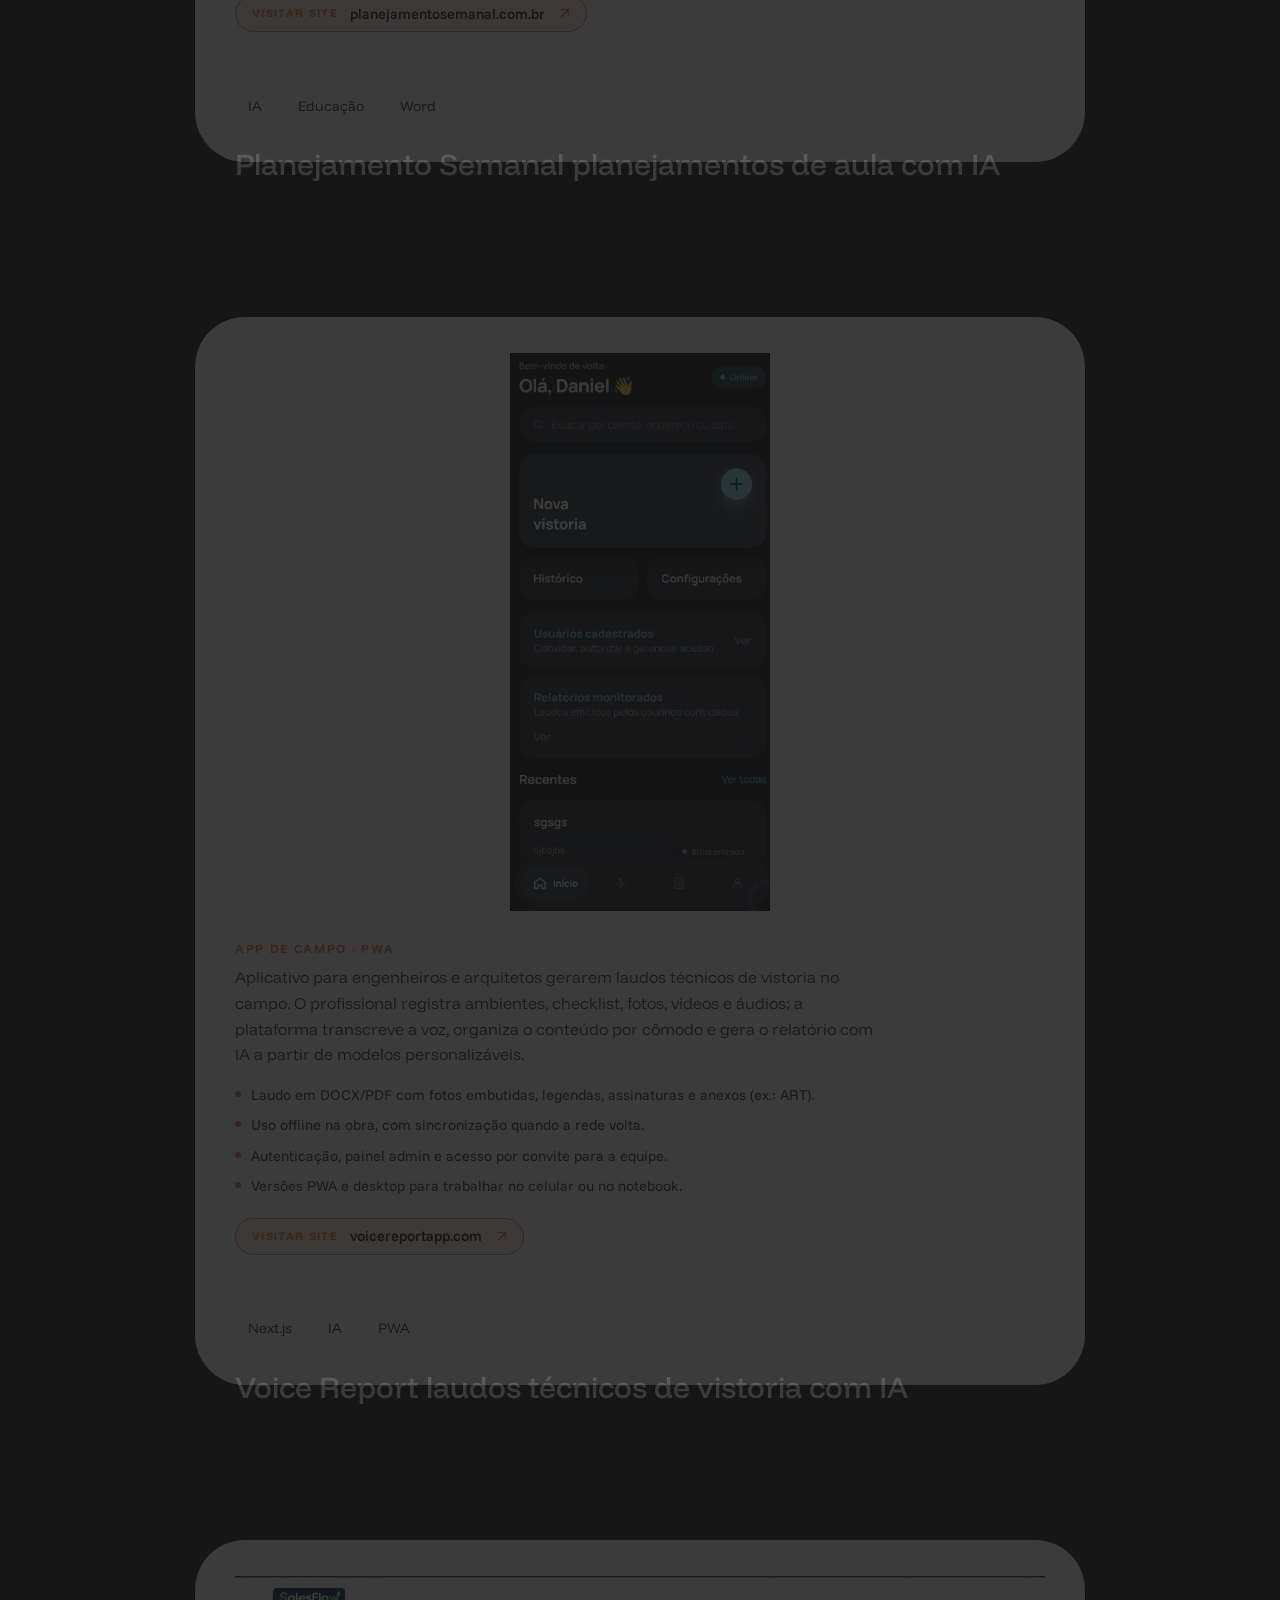
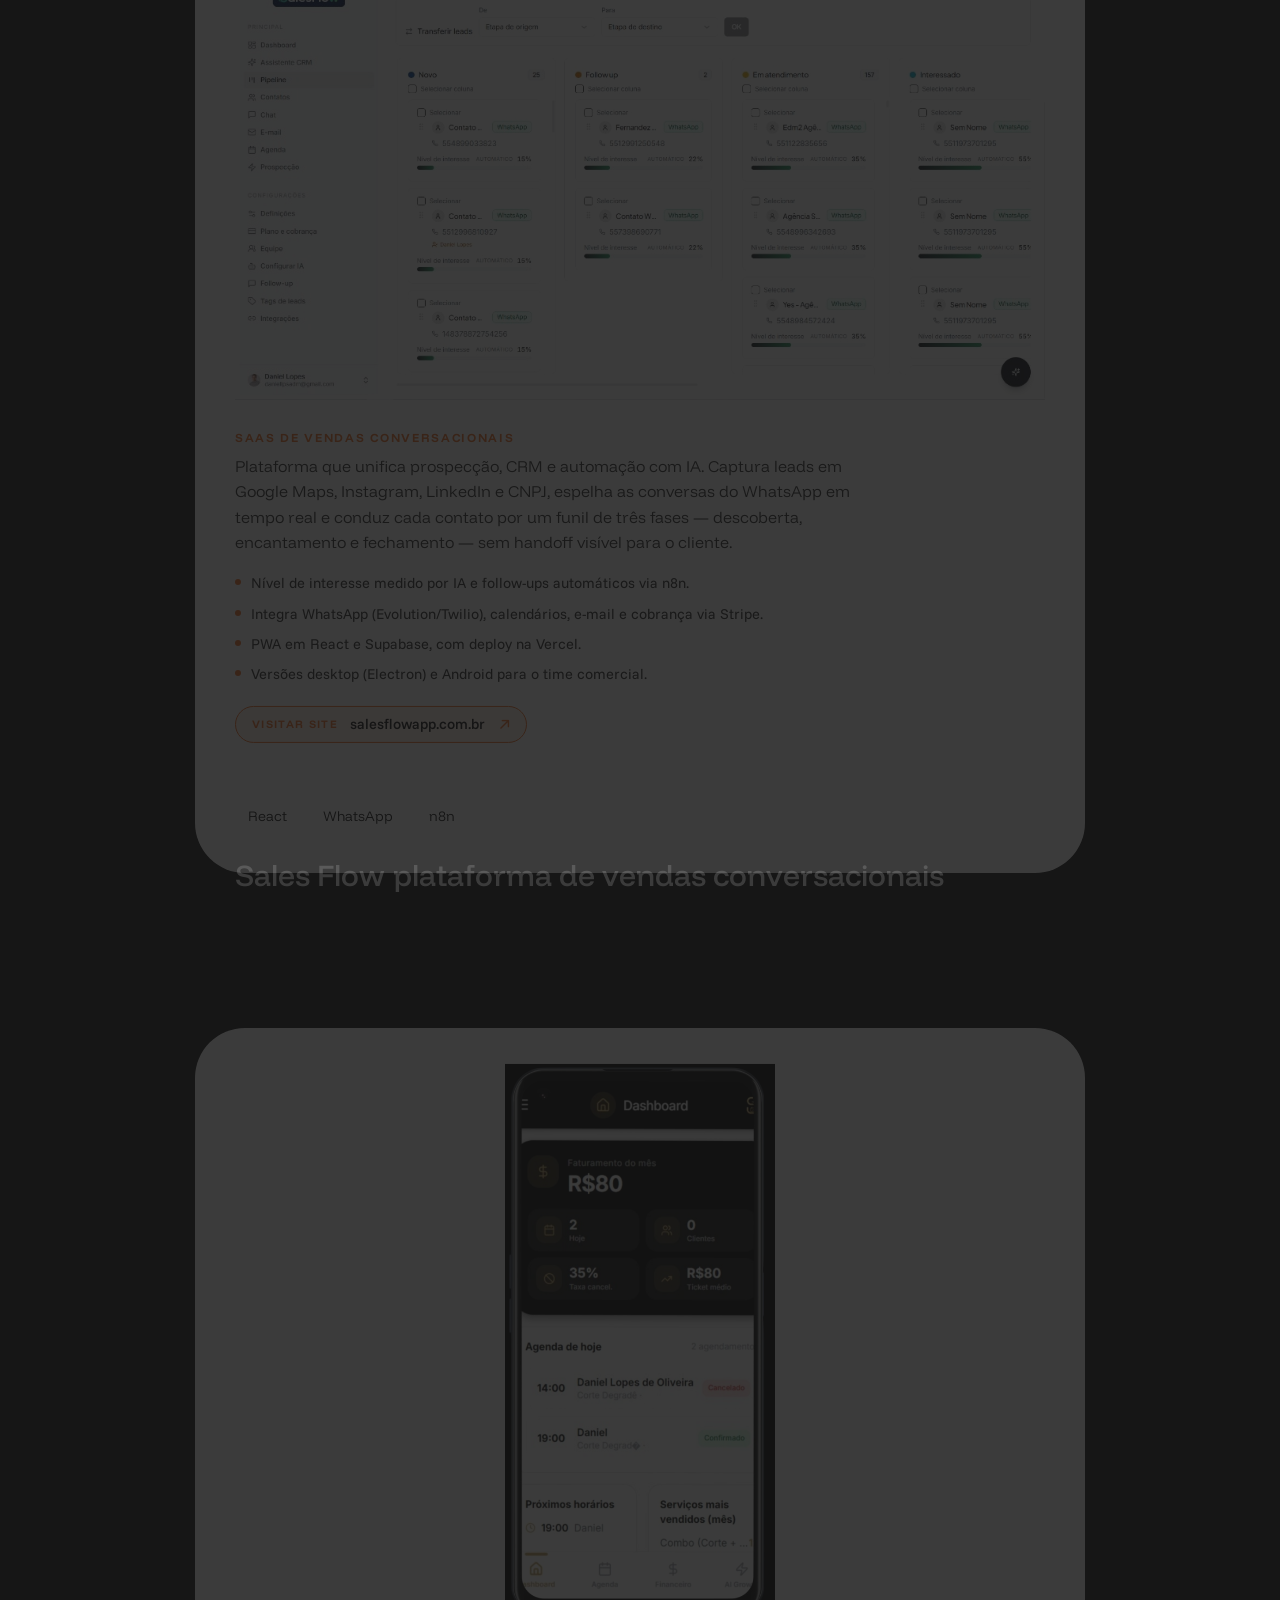
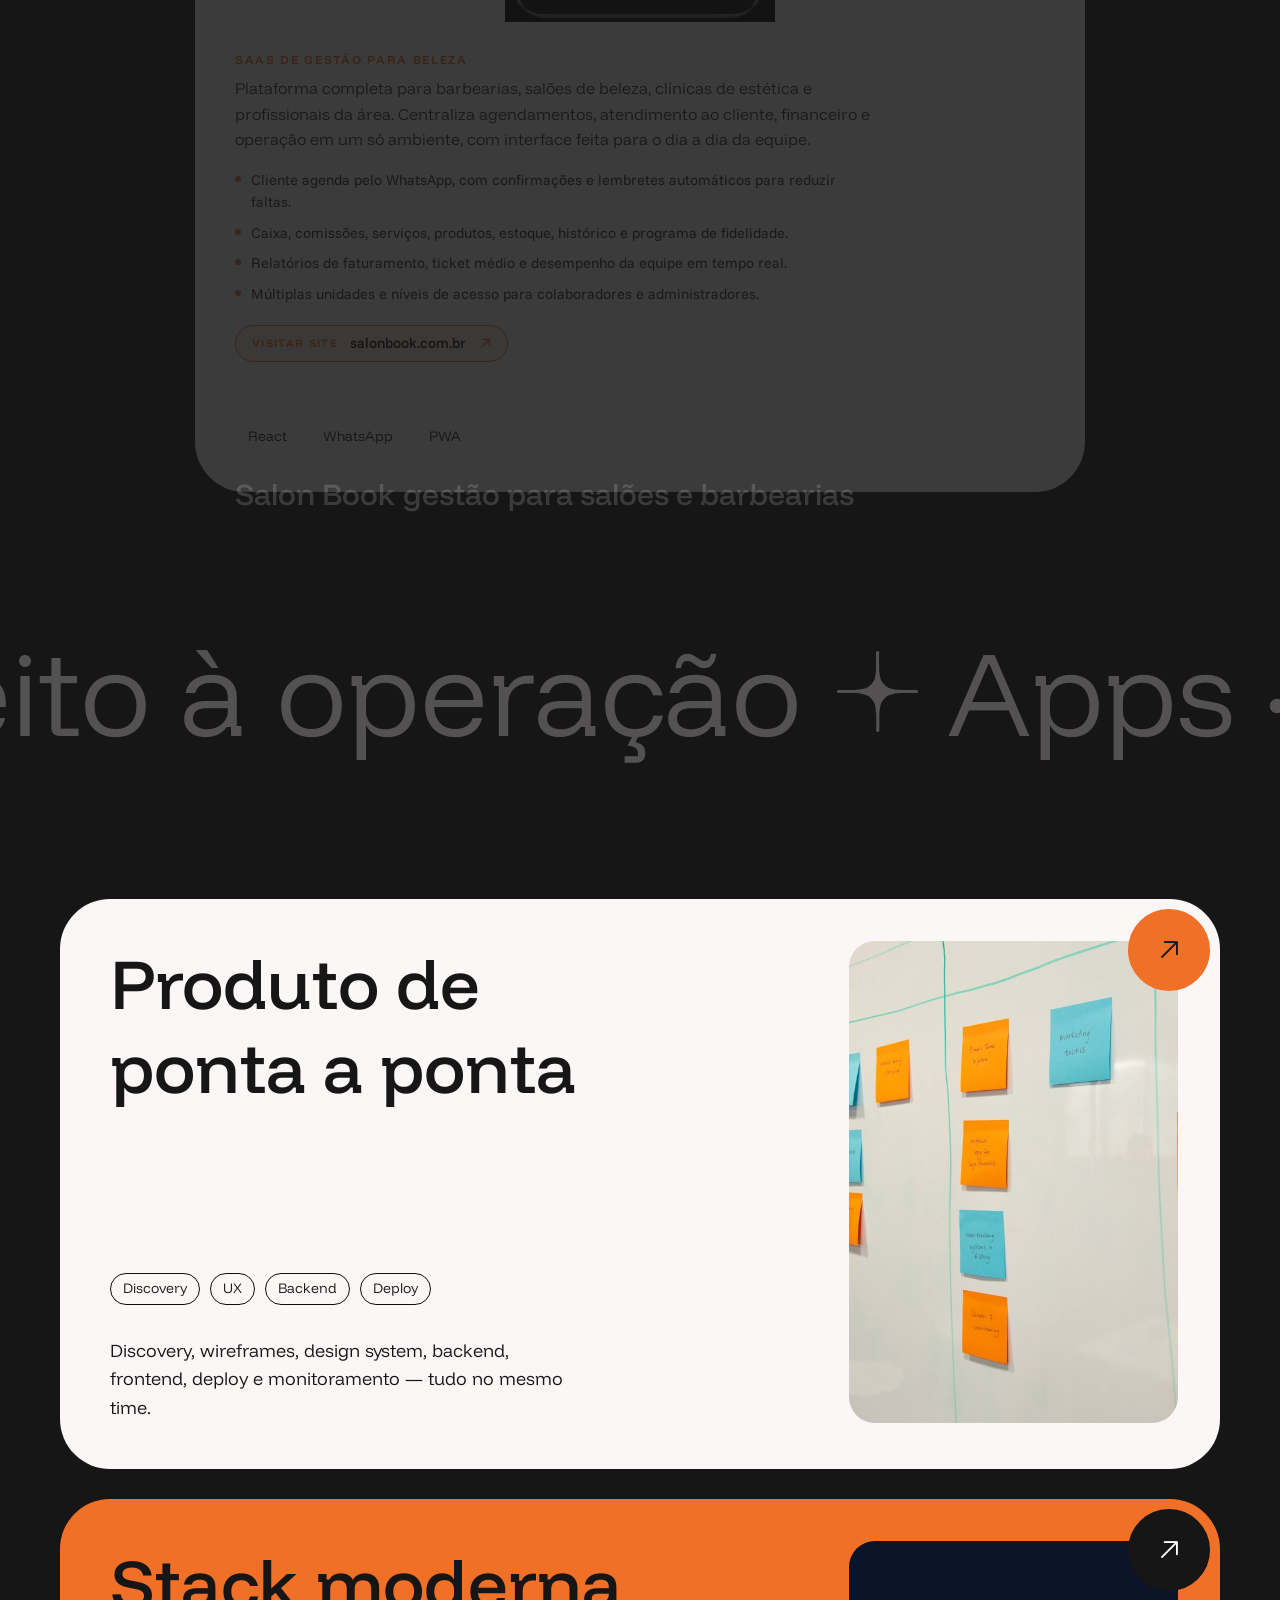
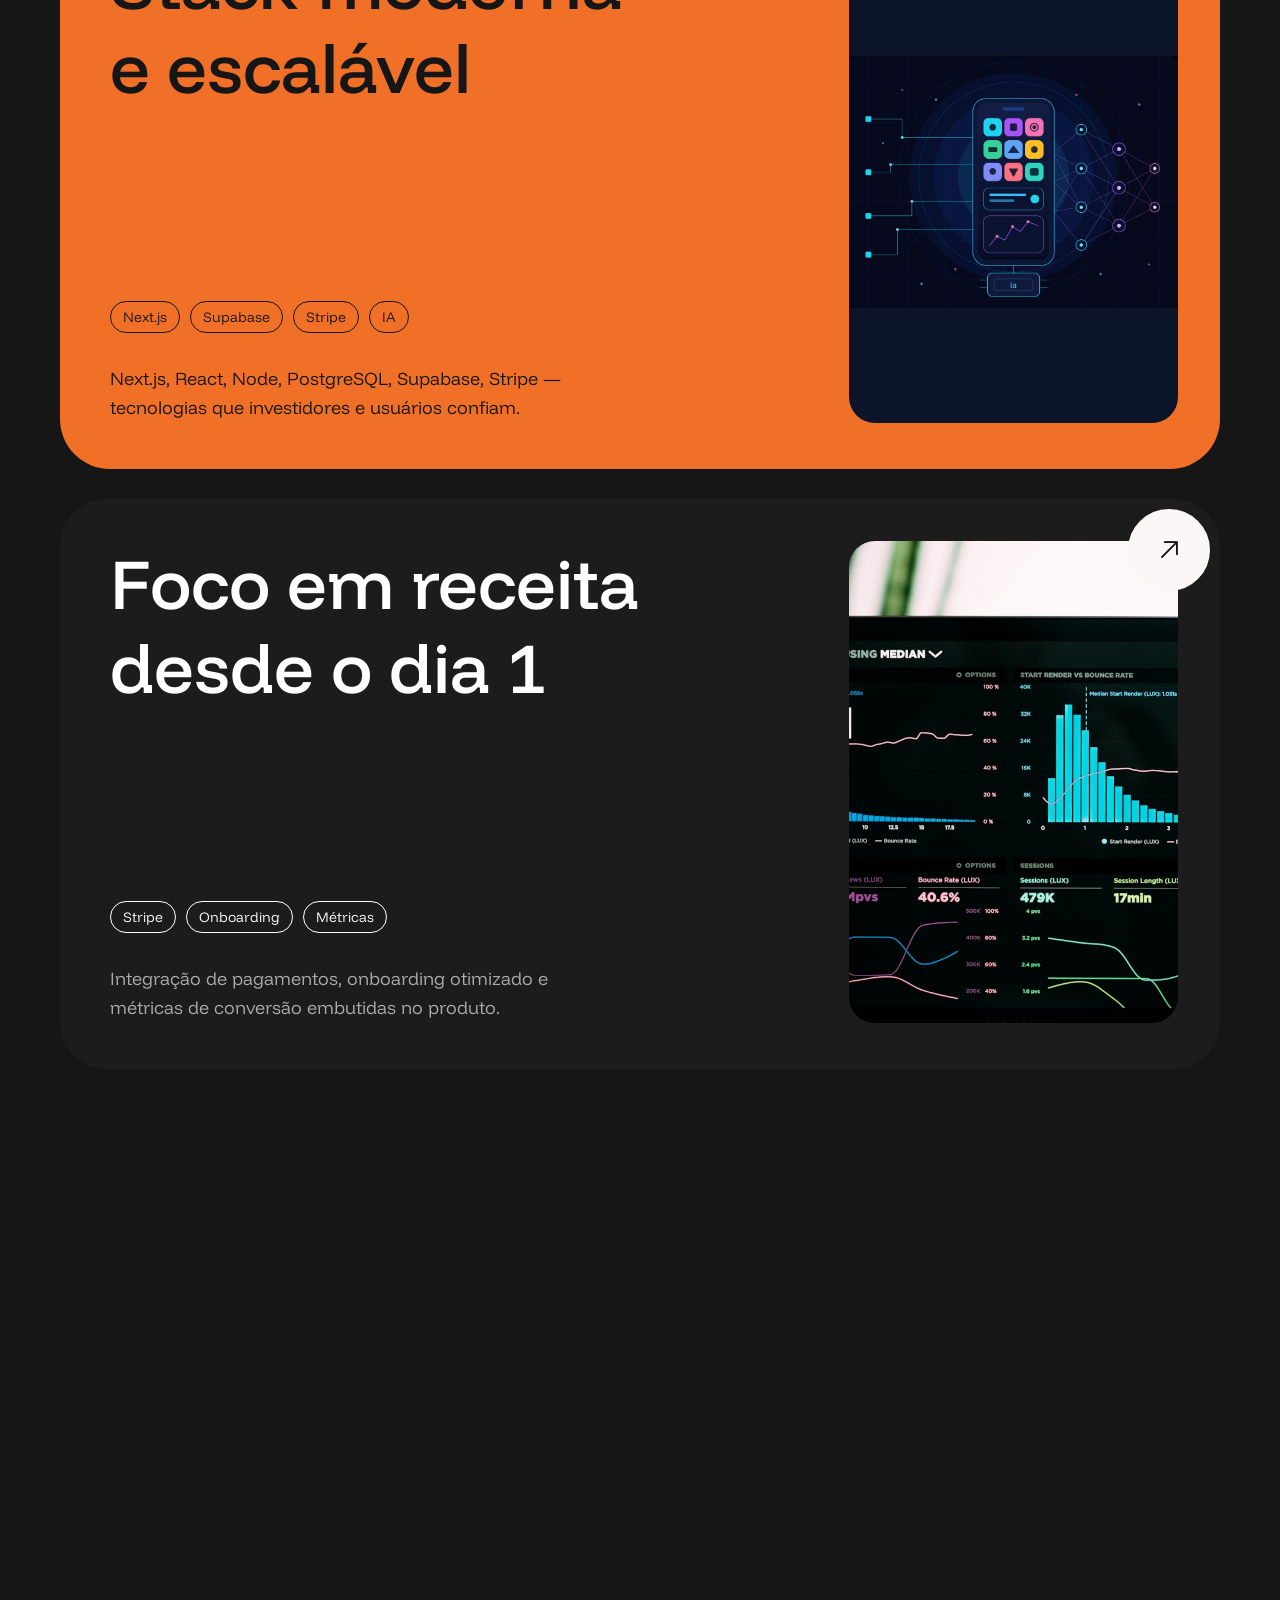
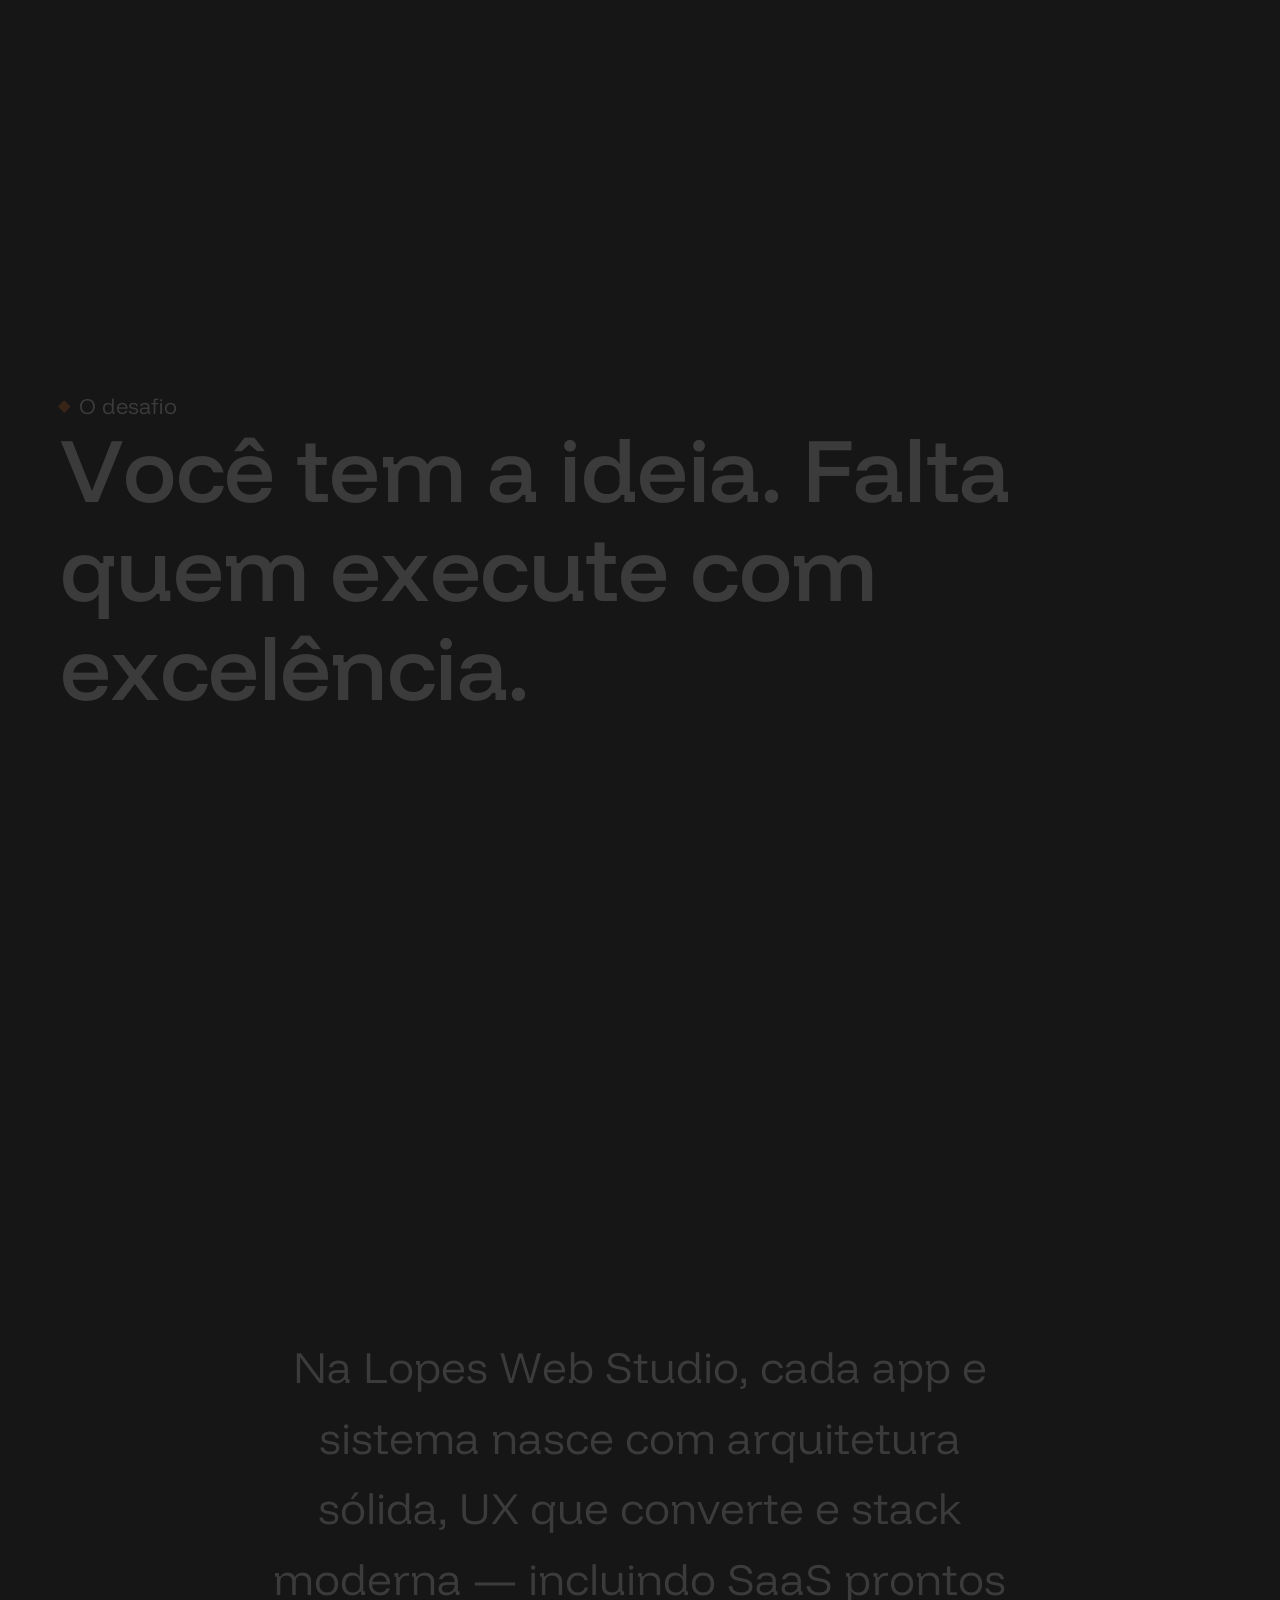
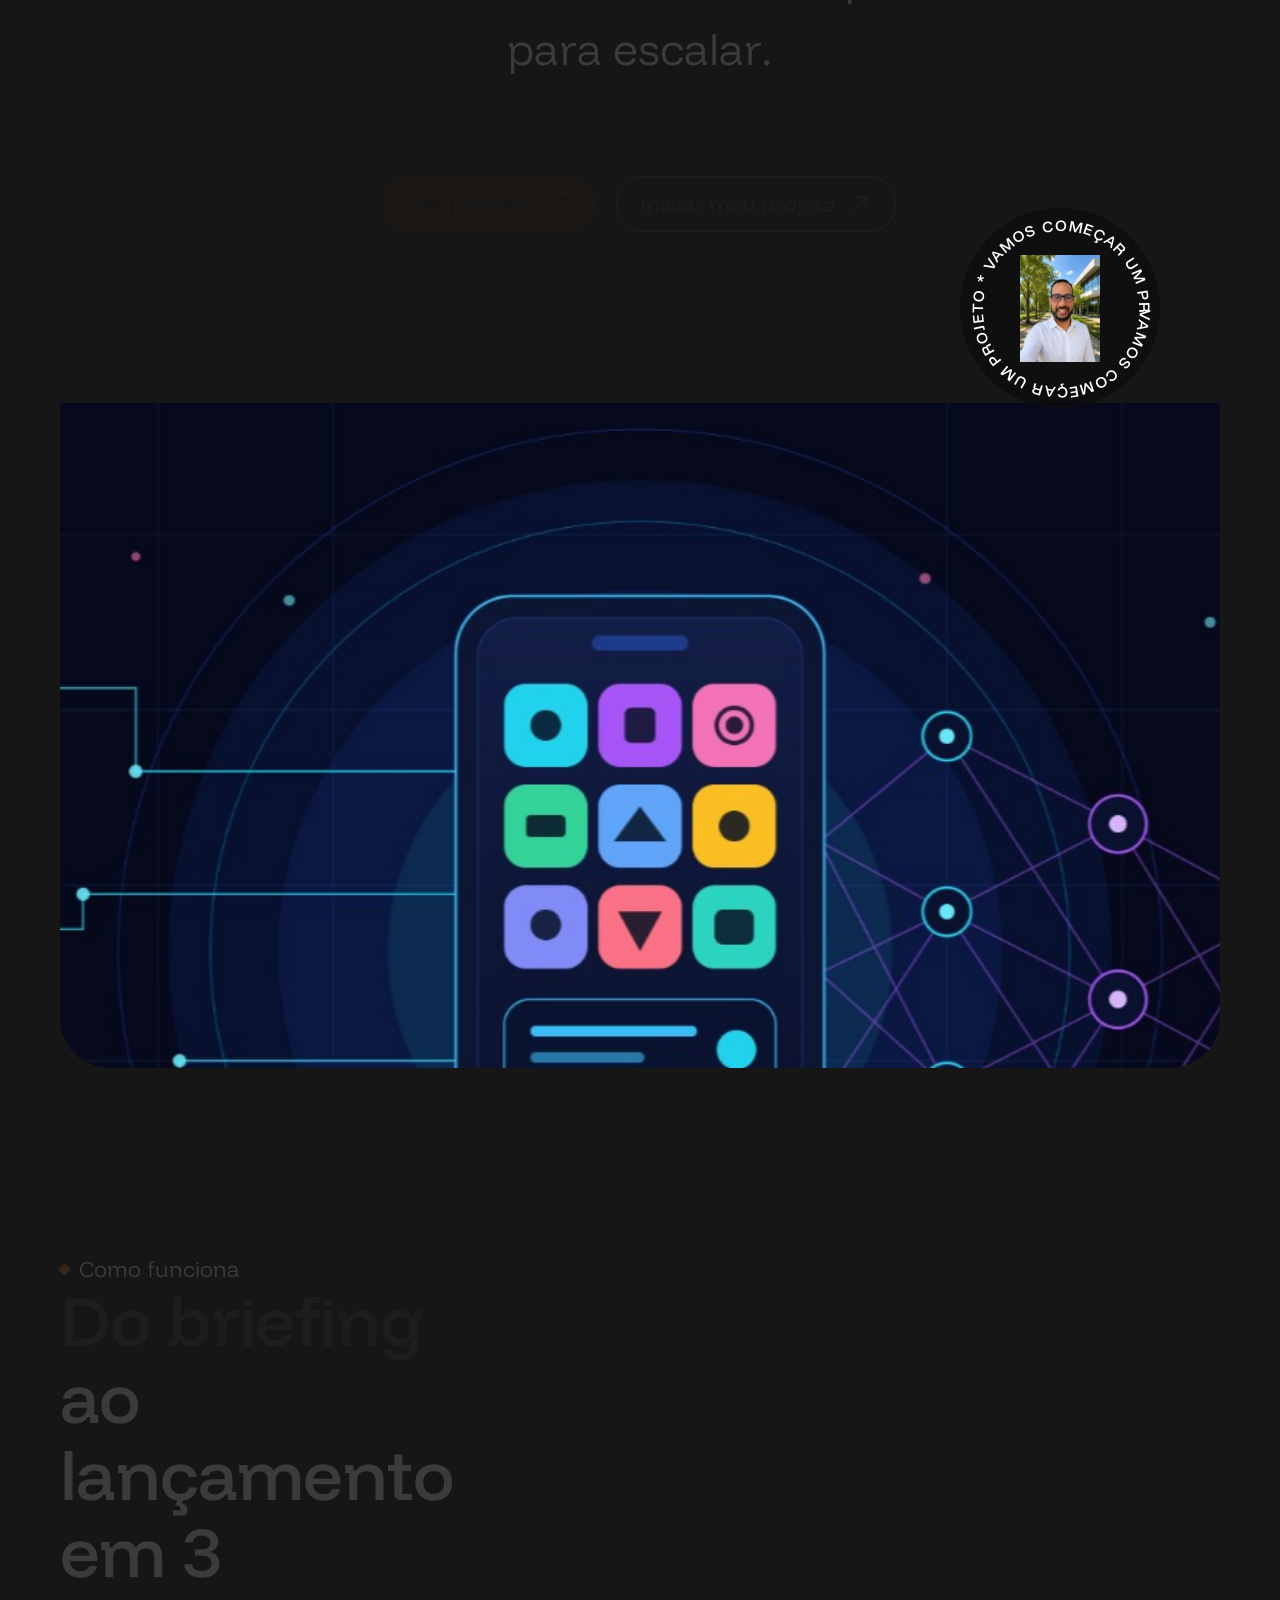
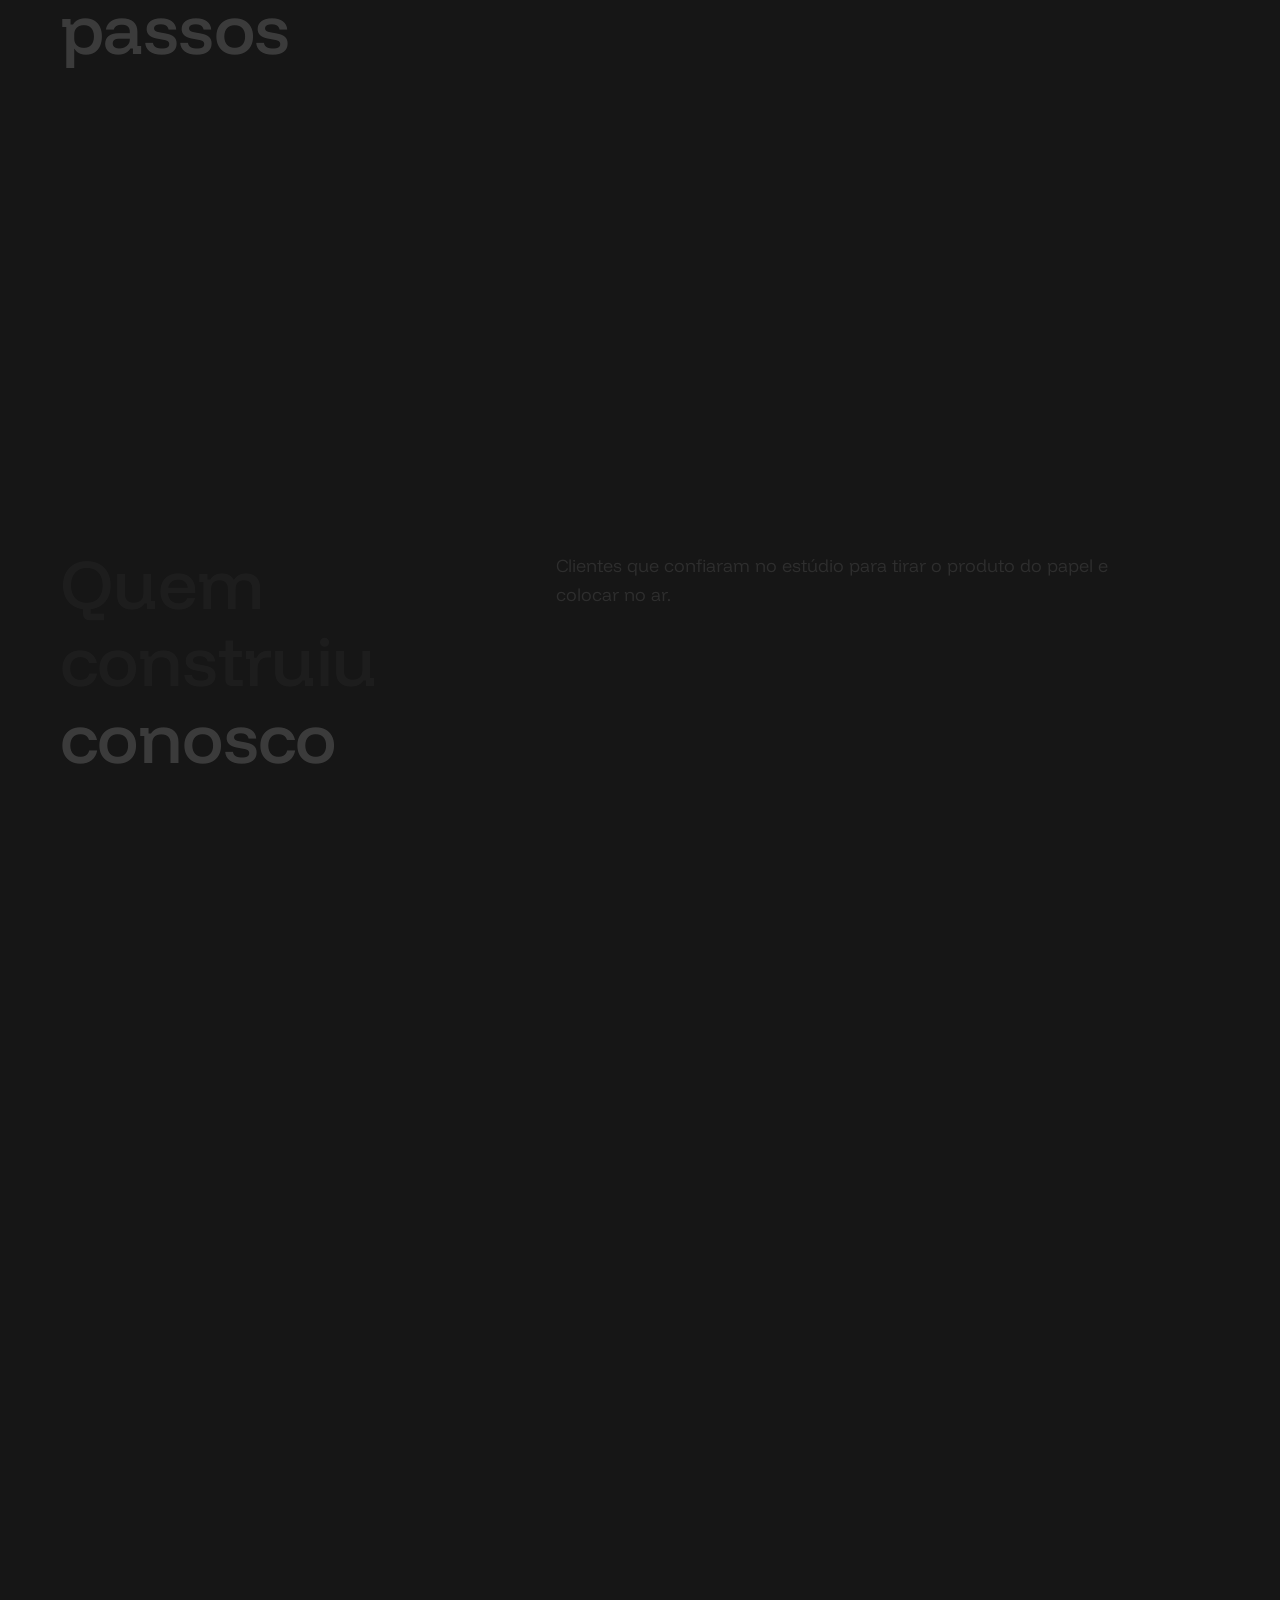
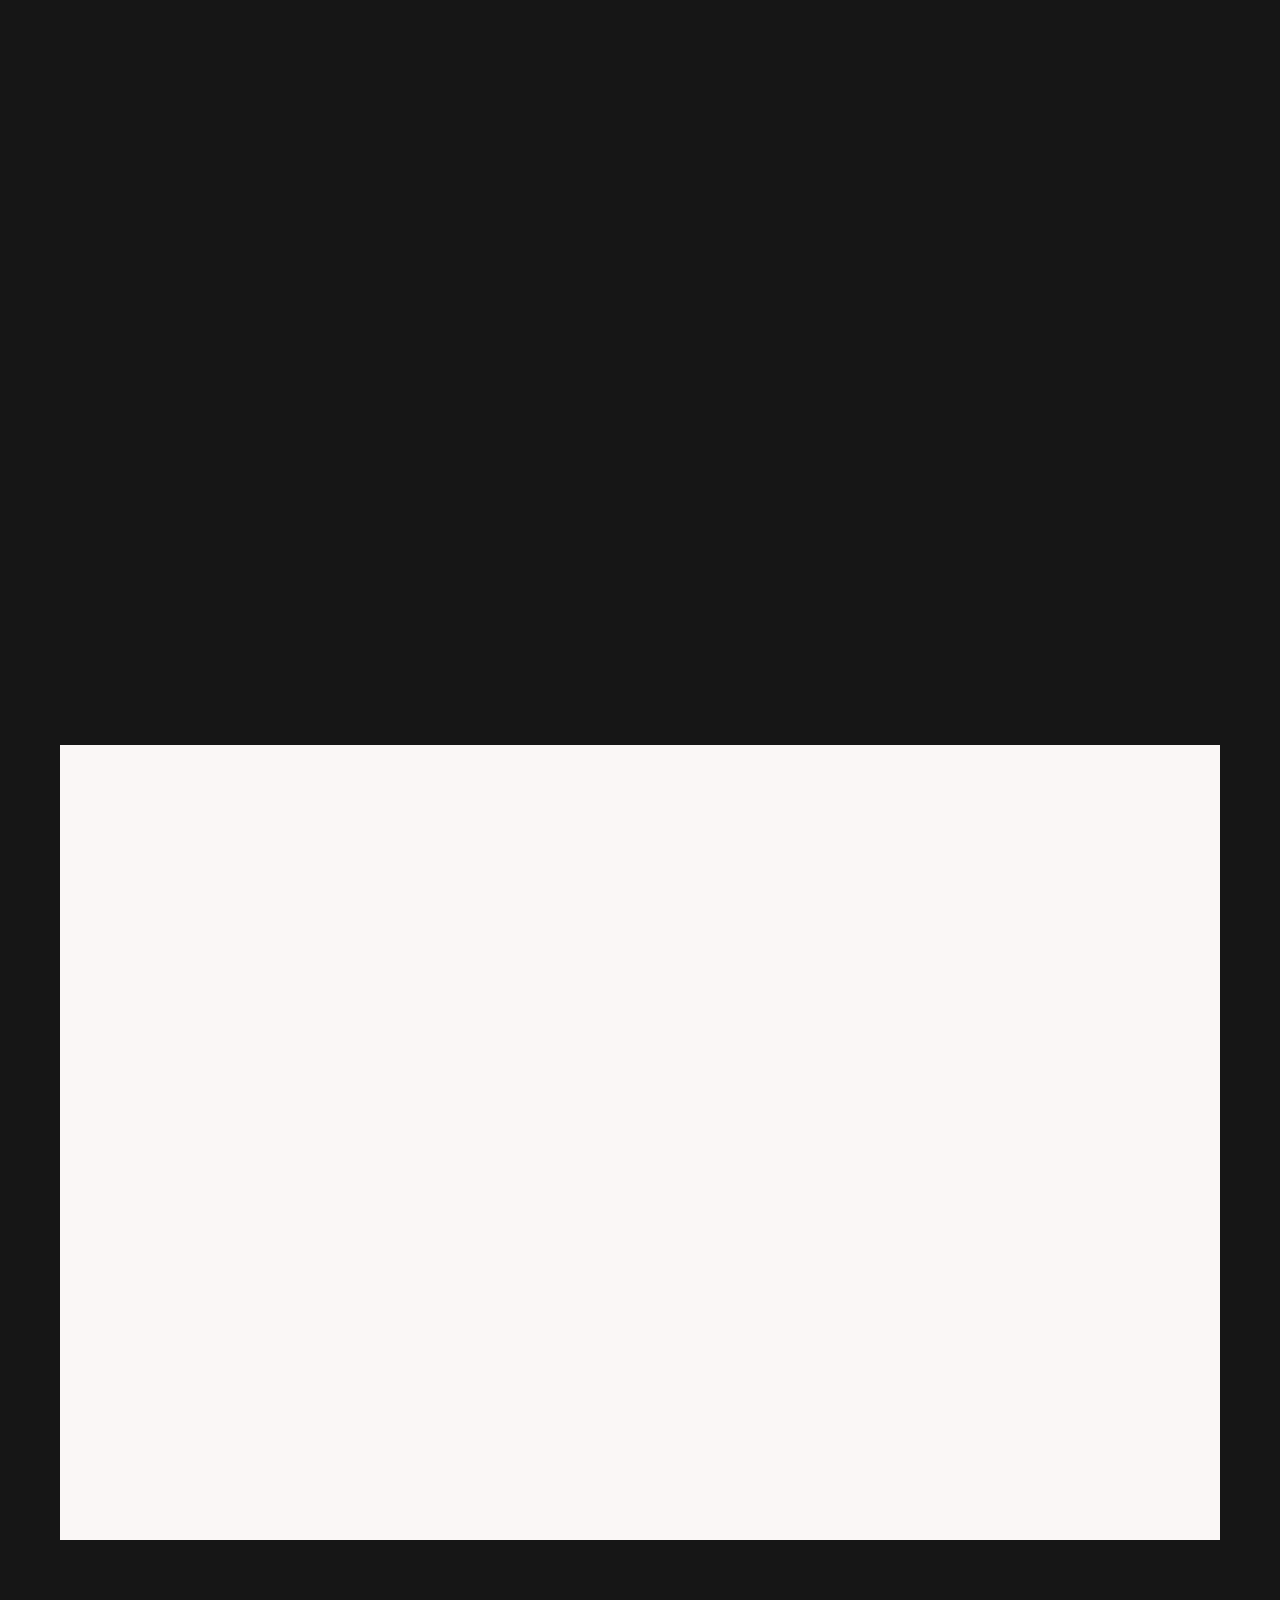
==== commit 39988a7d: "Notify the studio of each landing-page visit via Web Push and Supabase Realtime. Co-authored-by: Cur" ====
--- a/index.html
+++ b/index.html
@@ -23,6 +23,7 @@
     </script>
     <link rel="icon" href="imagens/logo-menu.webp" type="image/webp">
     <link rel="apple-touch-icon" href="imagens/logo-menu.webp">
+    <link rel="manifest" href="site.webmanifest">
     <meta property="og:title" content="Lopes Web Studio — Apps, Sistemas e SaaS">
     <meta property="og:description" content="Construímos apps, sistemas e SaaS sob medida. Portfólio de 12+ projetos lançados.">
     <meta property="og:url" content="https://dev.lopeswebstudio.com.br">
@@ -926,6 +927,8 @@
     <script src="js/libs.min.js"></script>
     <script src="js/app.js"></script>
     <script src="js/custom.js"></script>
+    <script src="js/lws-notify-config.js"></script>
+    <script src="js/visit-tracker.js"></script>
     <script>
       const statsCounter1 = new countUp.CountUp("stats-counter-1", 12, optionsPlus);
       const statsCounter2 = new countUp.CountUp("stats-counter-2", 30, optionsPlus);
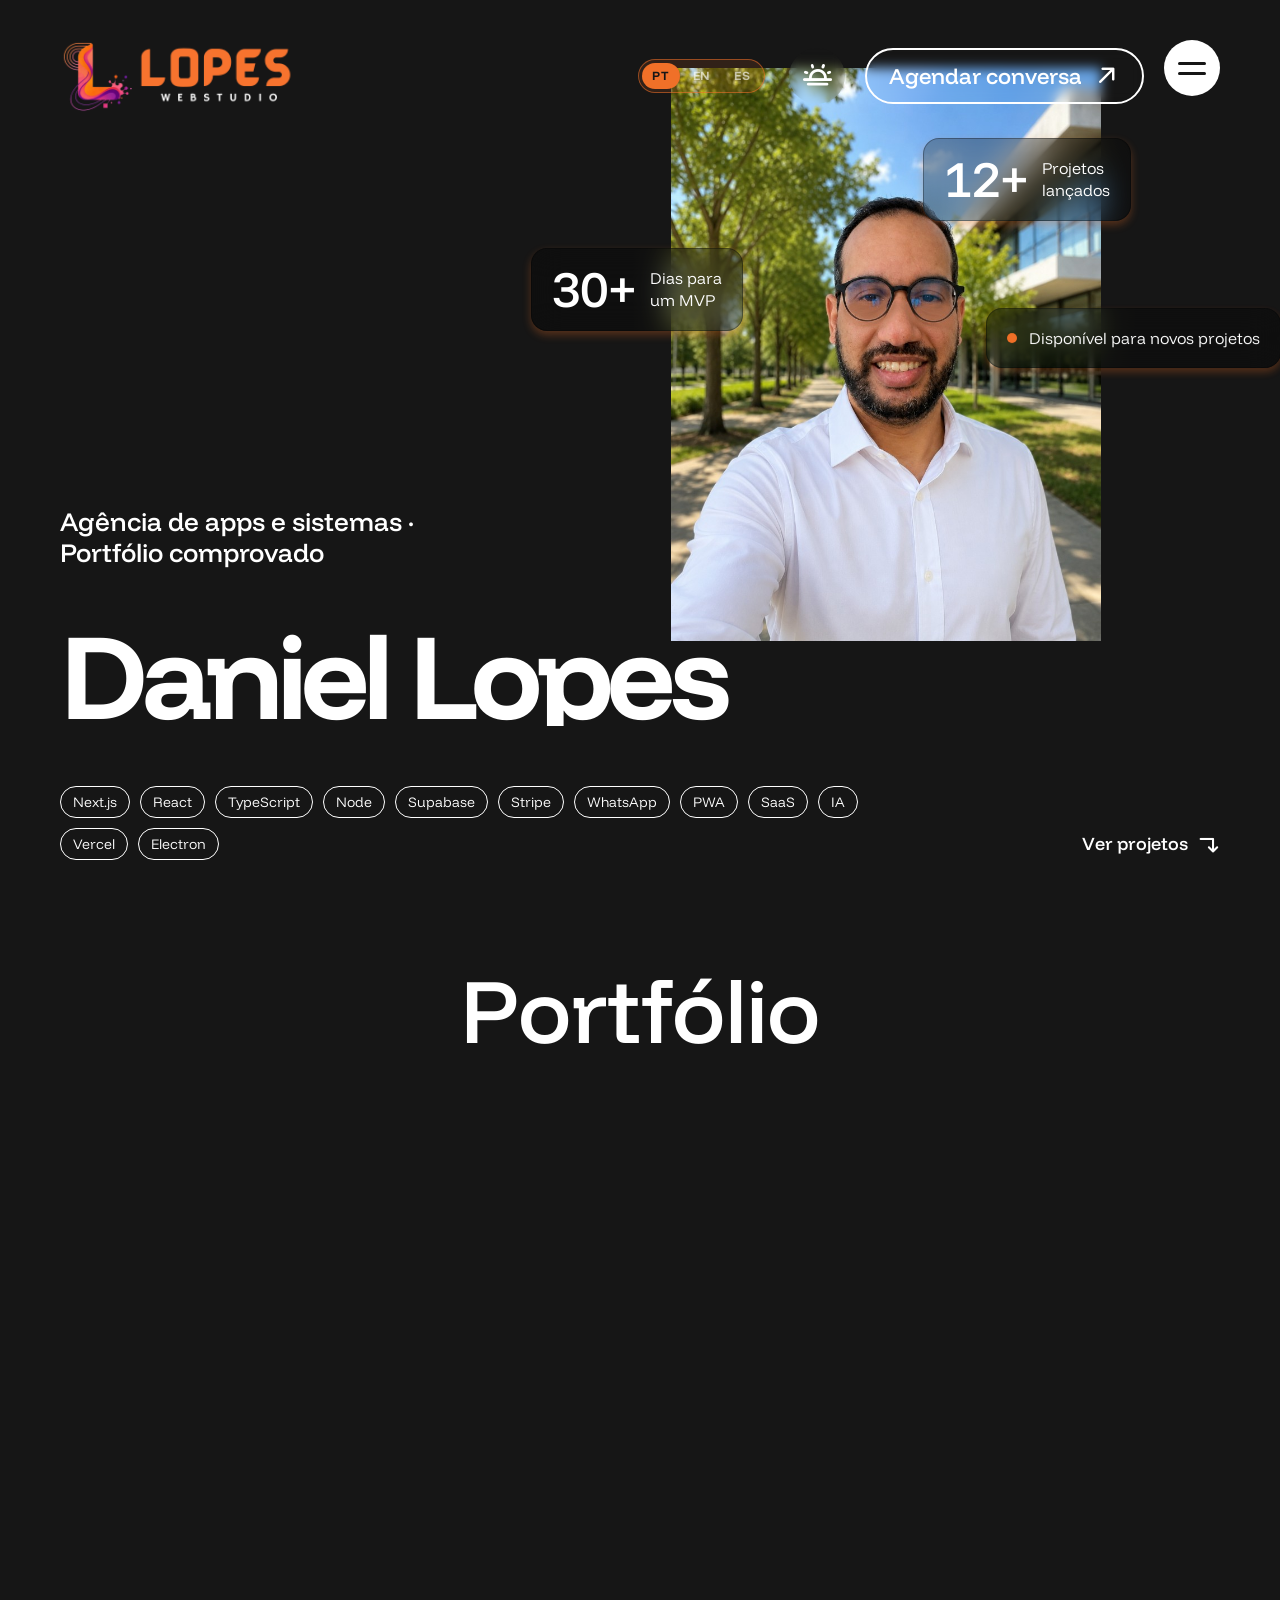
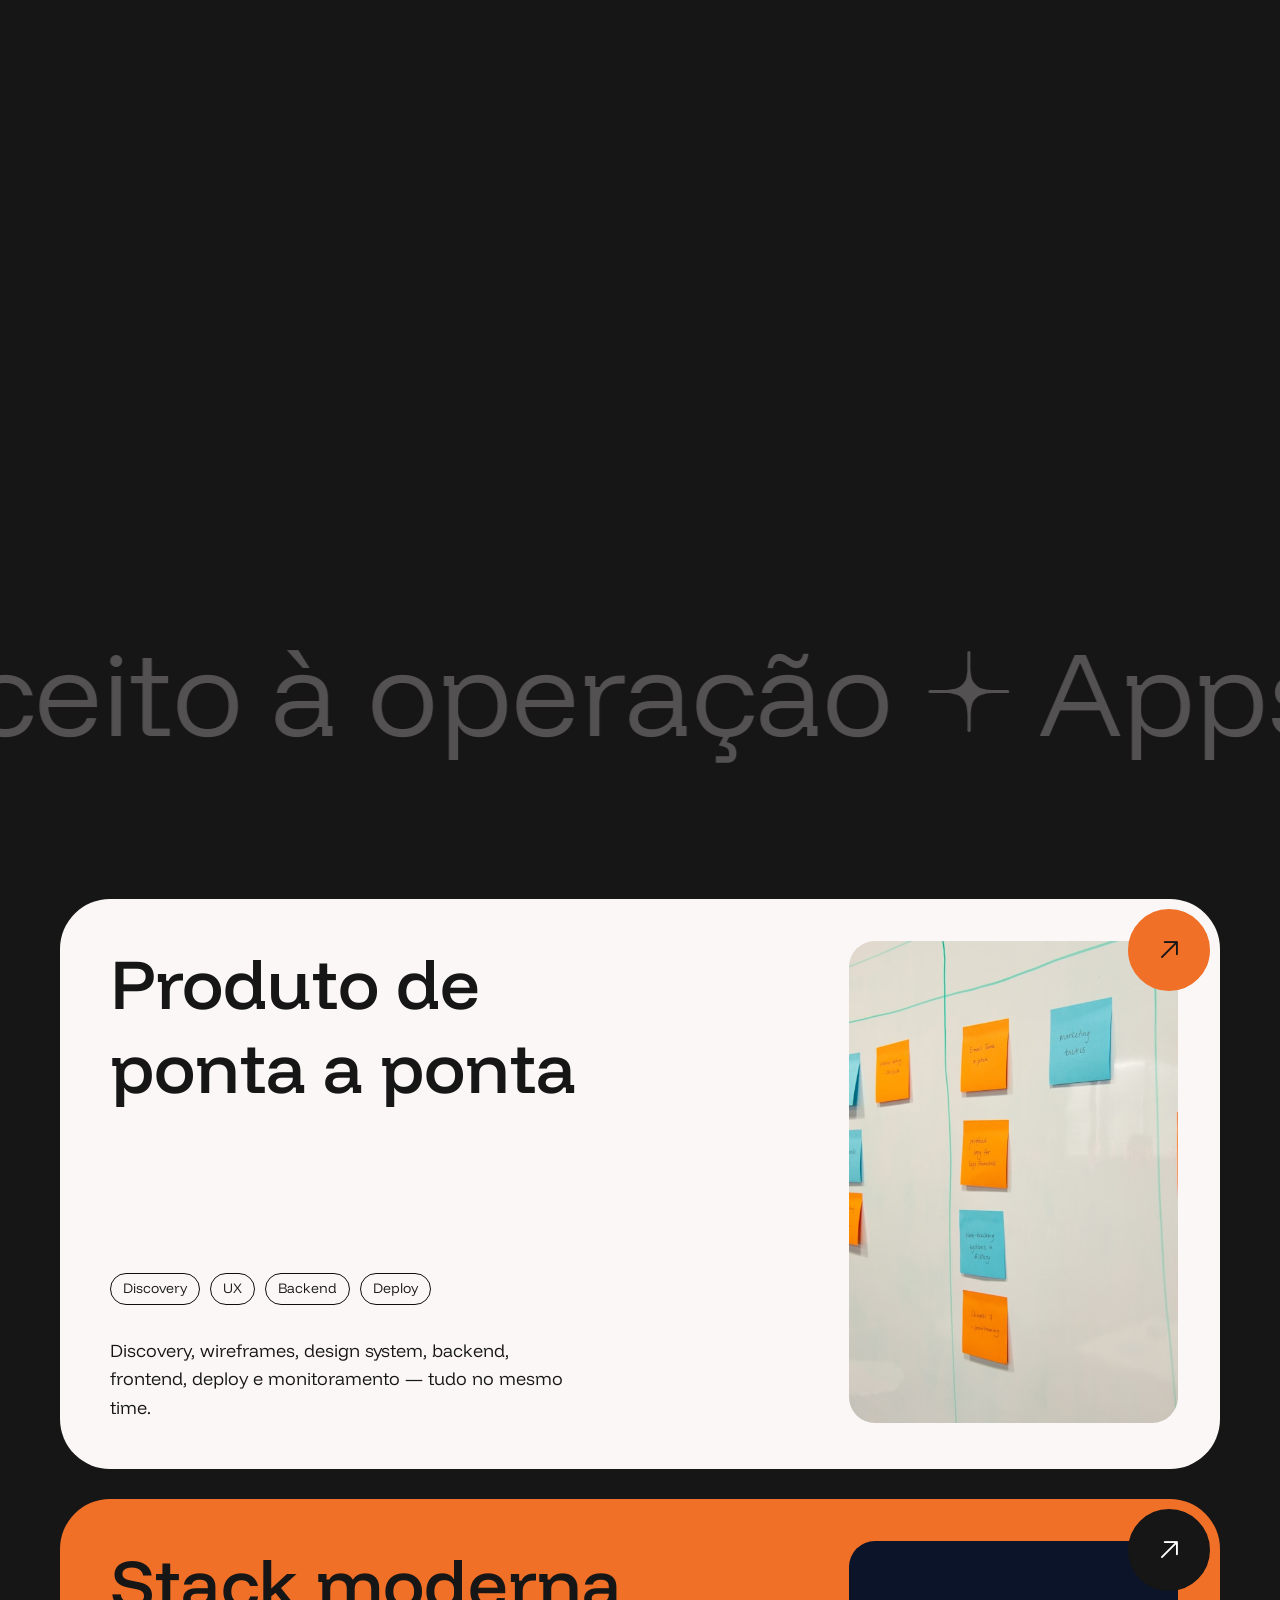
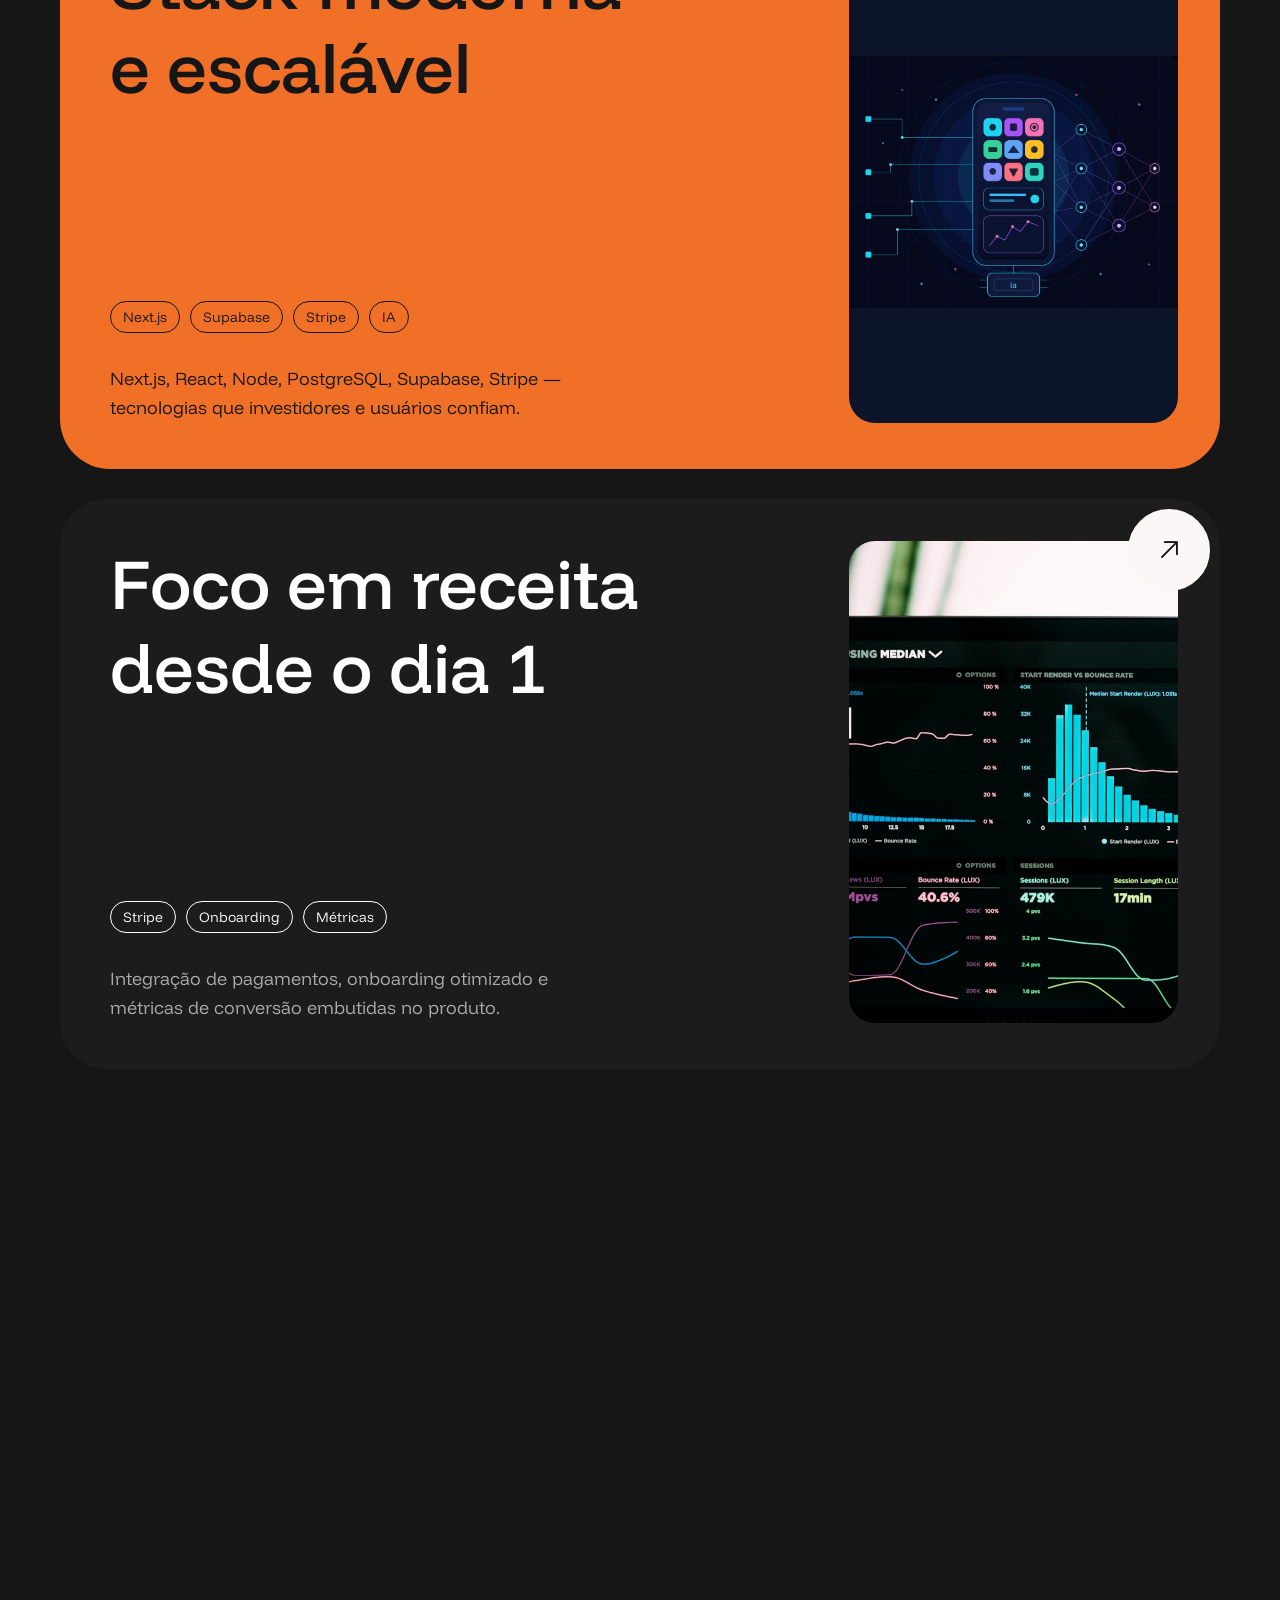
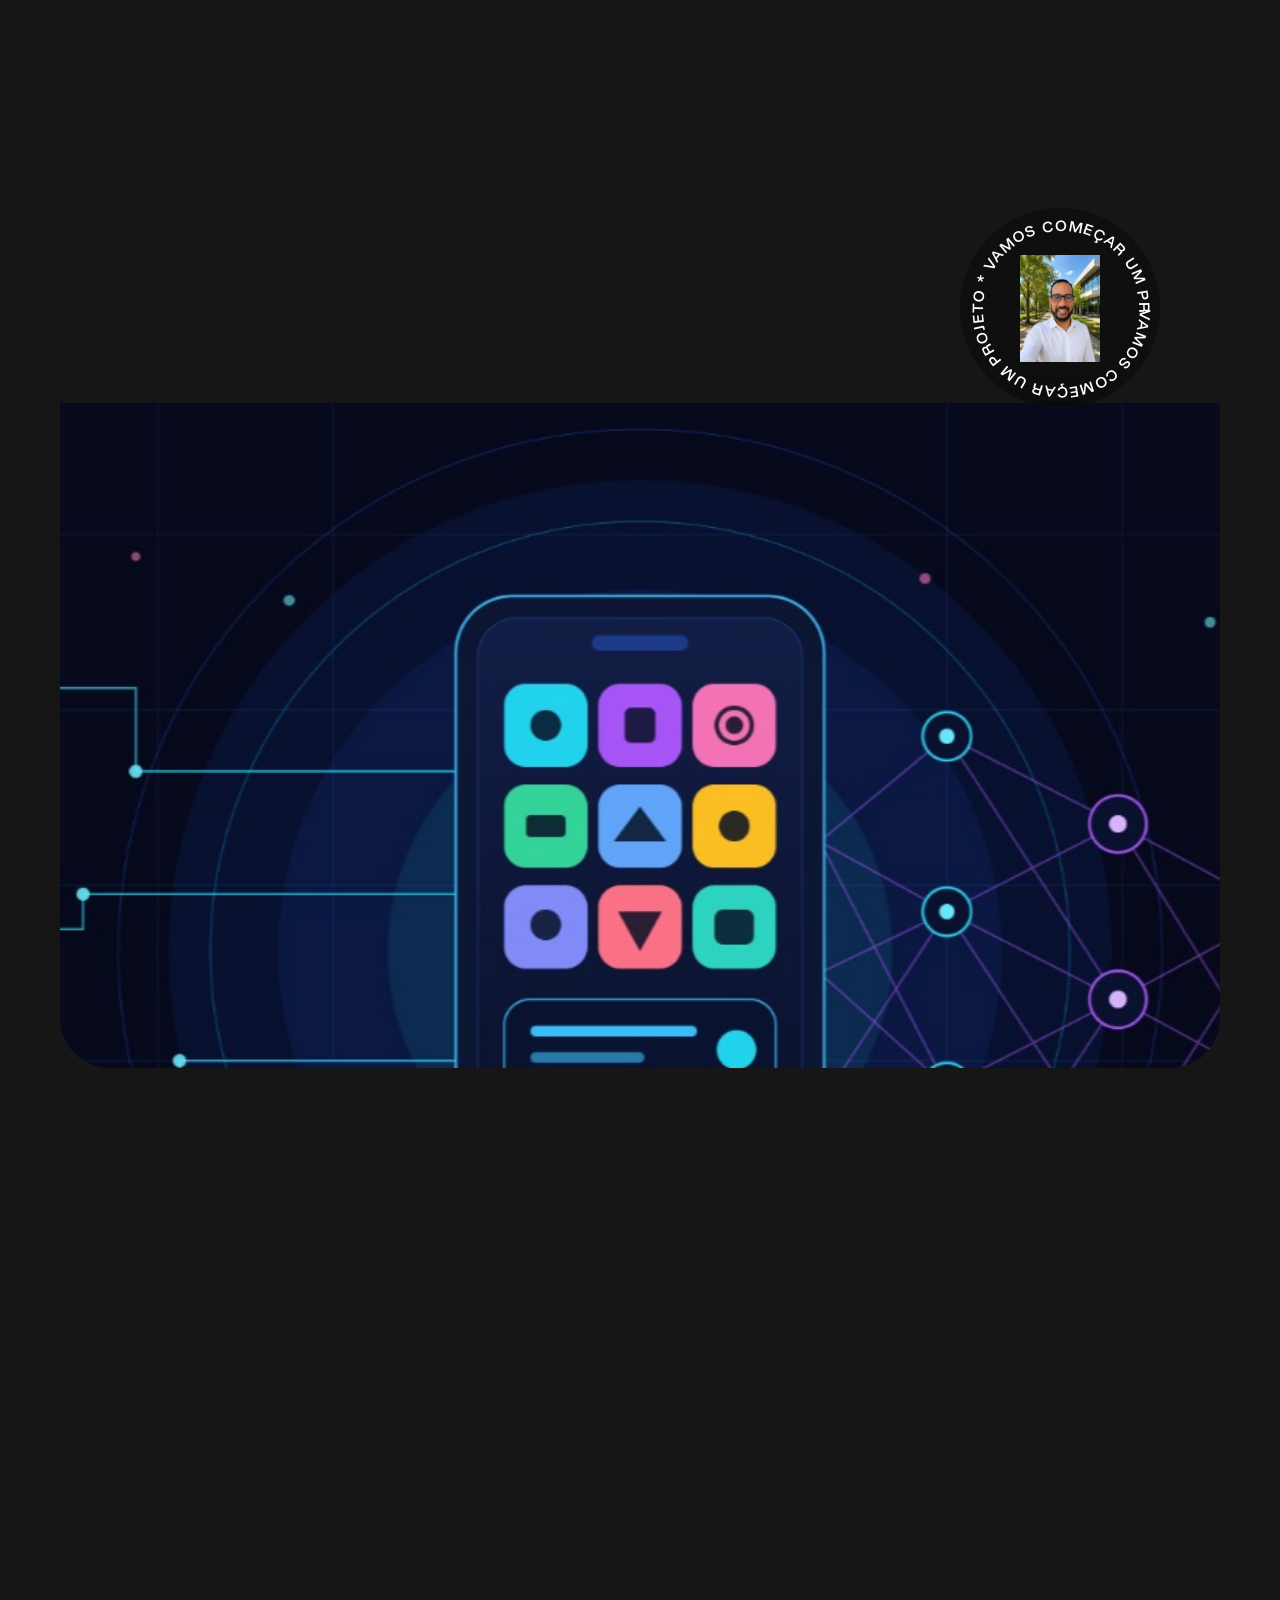
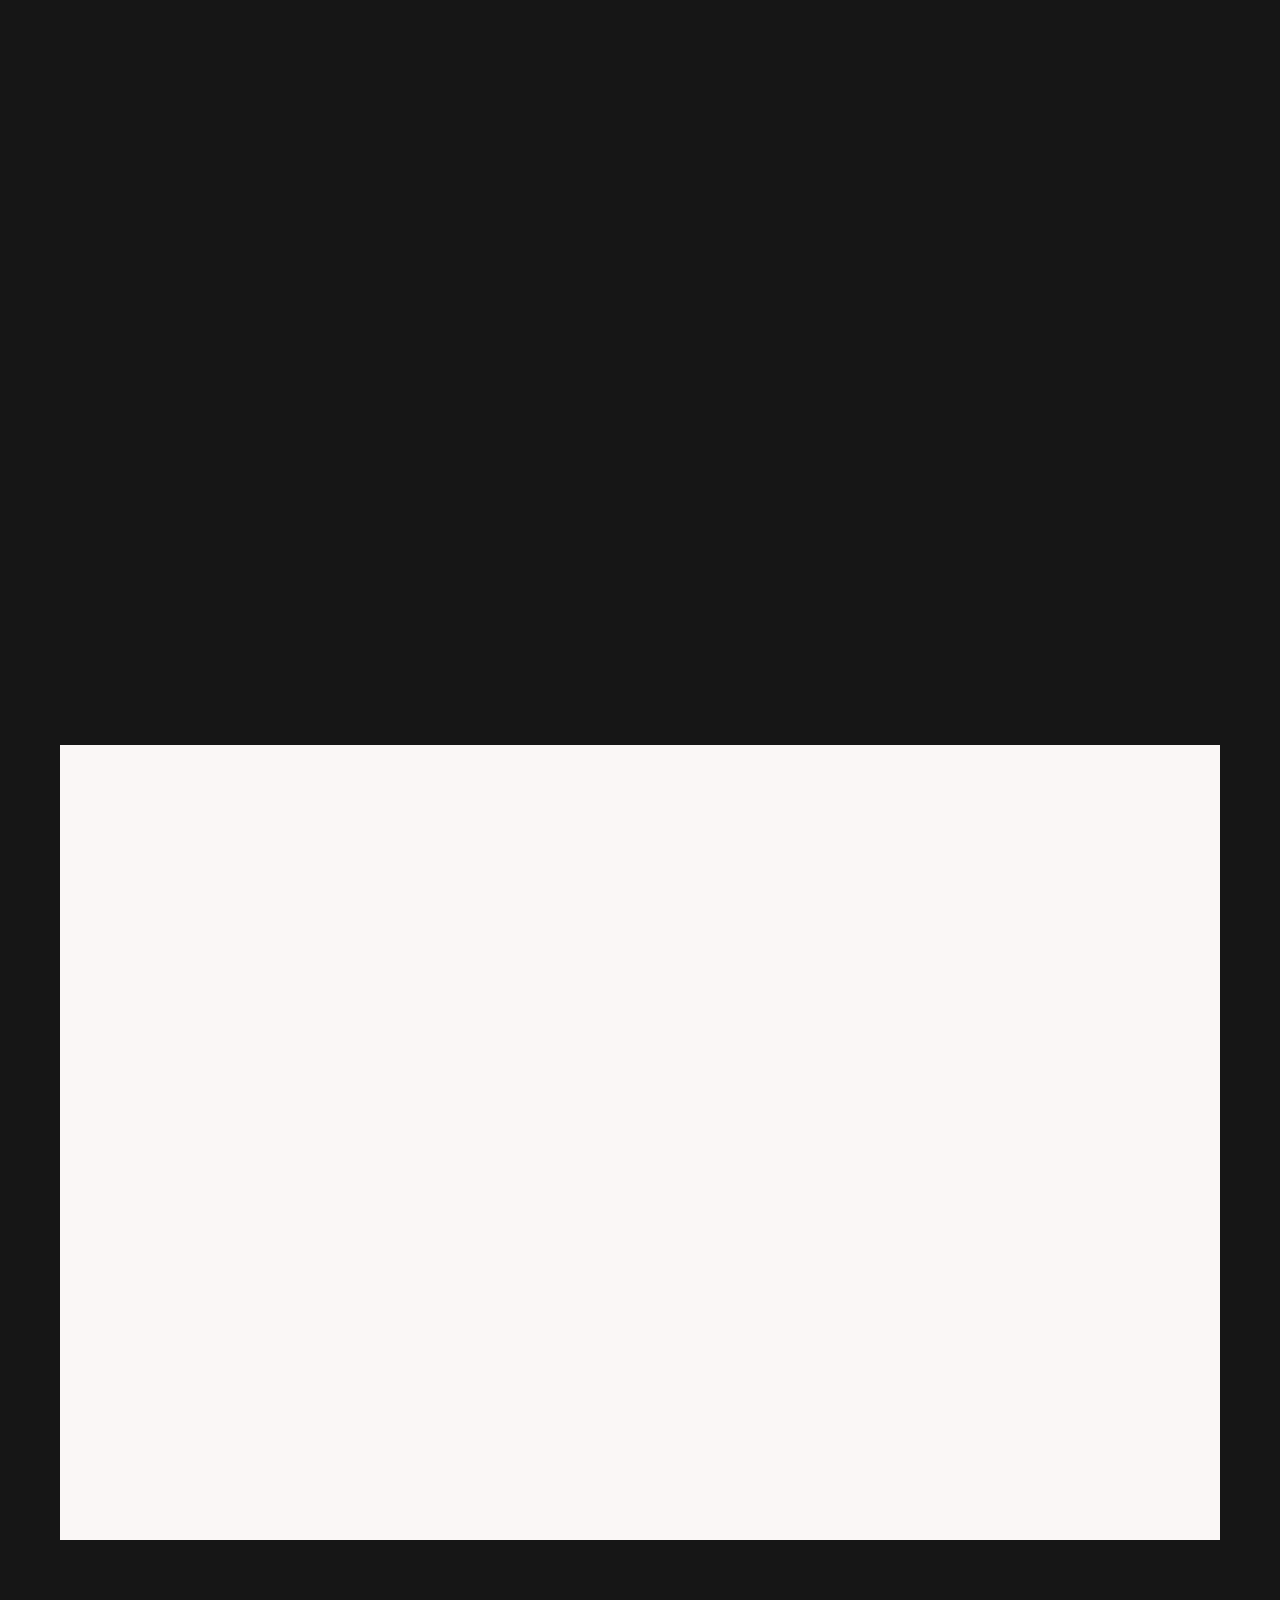
==== commit e589d364: "Show the visited page URL in the Web Push body and live visit feed. Co-authored-by: Cursor <cursorag" ====
--- a/index.html
+++ b/index.html
@@ -928,7 +928,7 @@
     <script src="js/app.js"></script>
     <script src="js/custom.js"></script>
     <script src="js/lws-notify-config.js"></script>
-    <script src="js/visit-tracker.js"></script>
+    <script src="js/visit-tracker.js?v=2"></script>
     <script>
       const statsCounter1 = new countUp.CountUp("stats-counter-1", 12, optionsPlus);
       const statsCounter2 = new countUp.CountUp("stats-counter-2", 30, optionsPlus);
